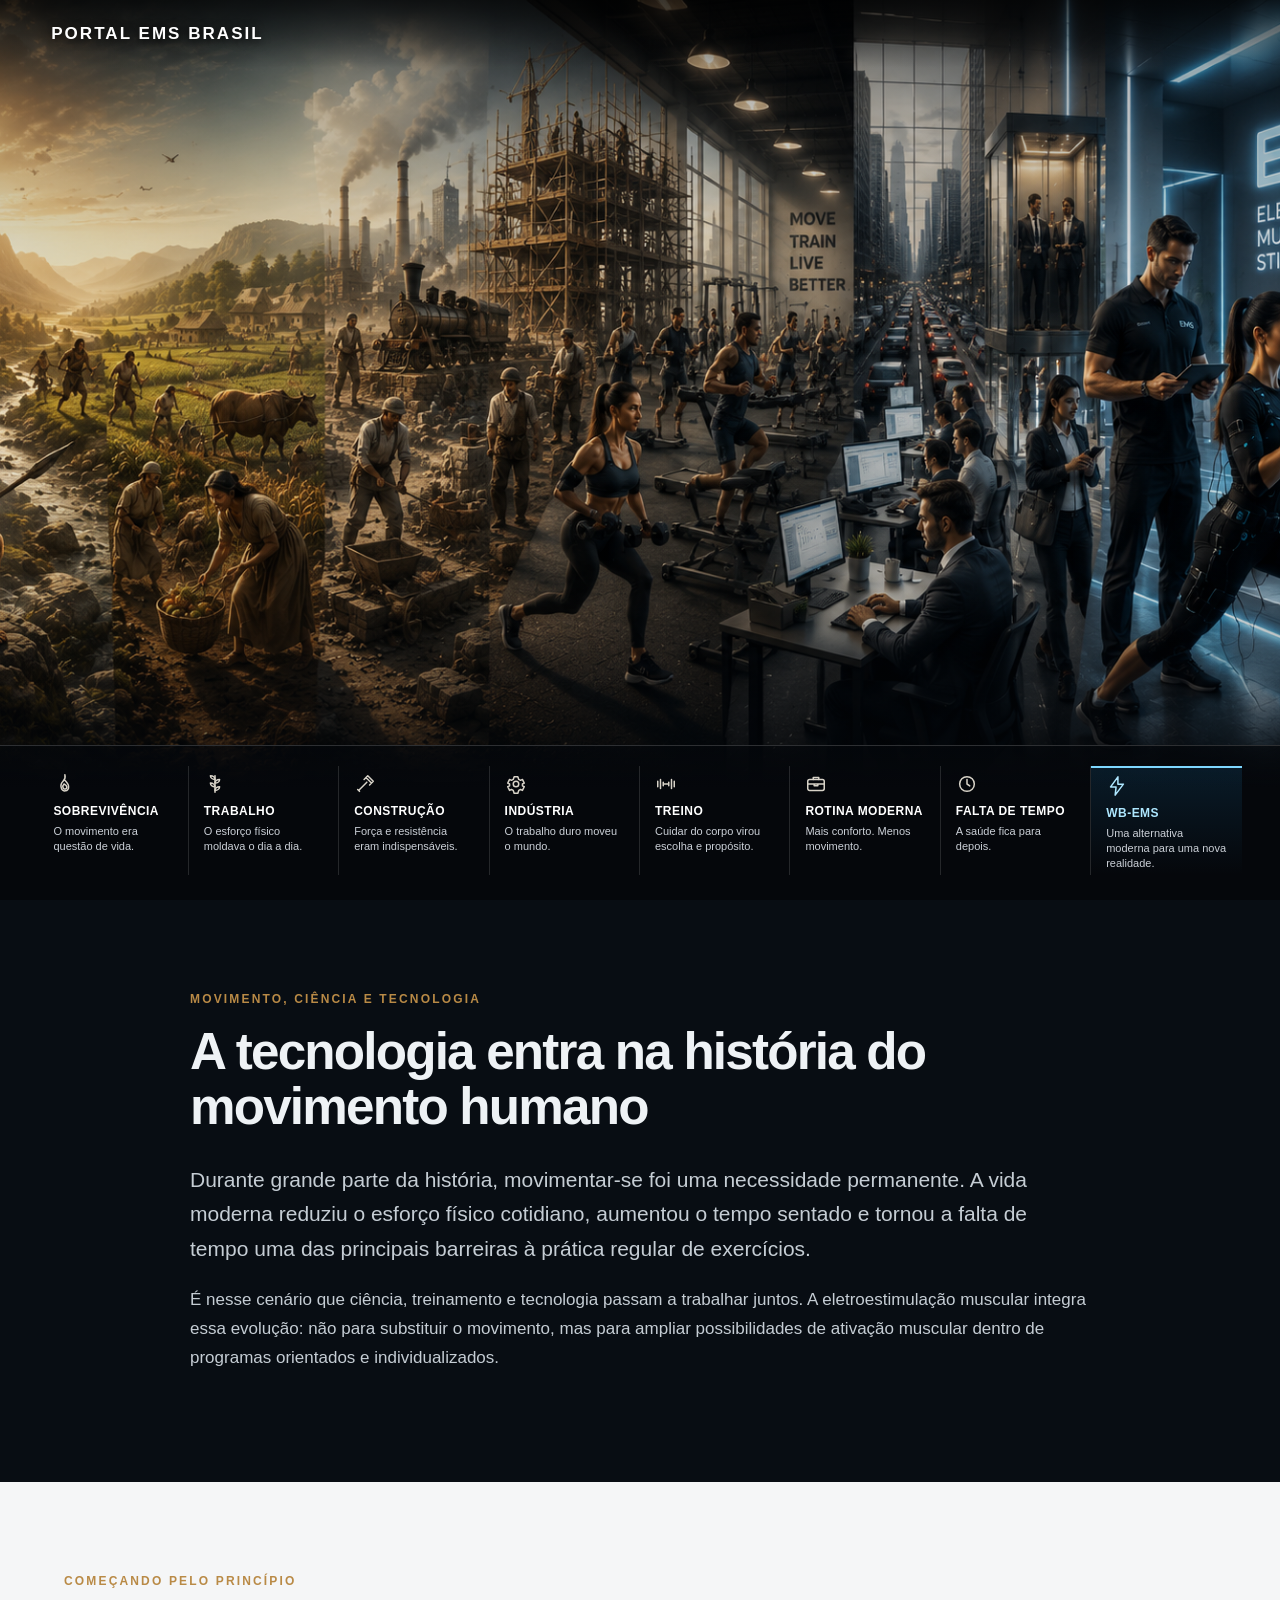
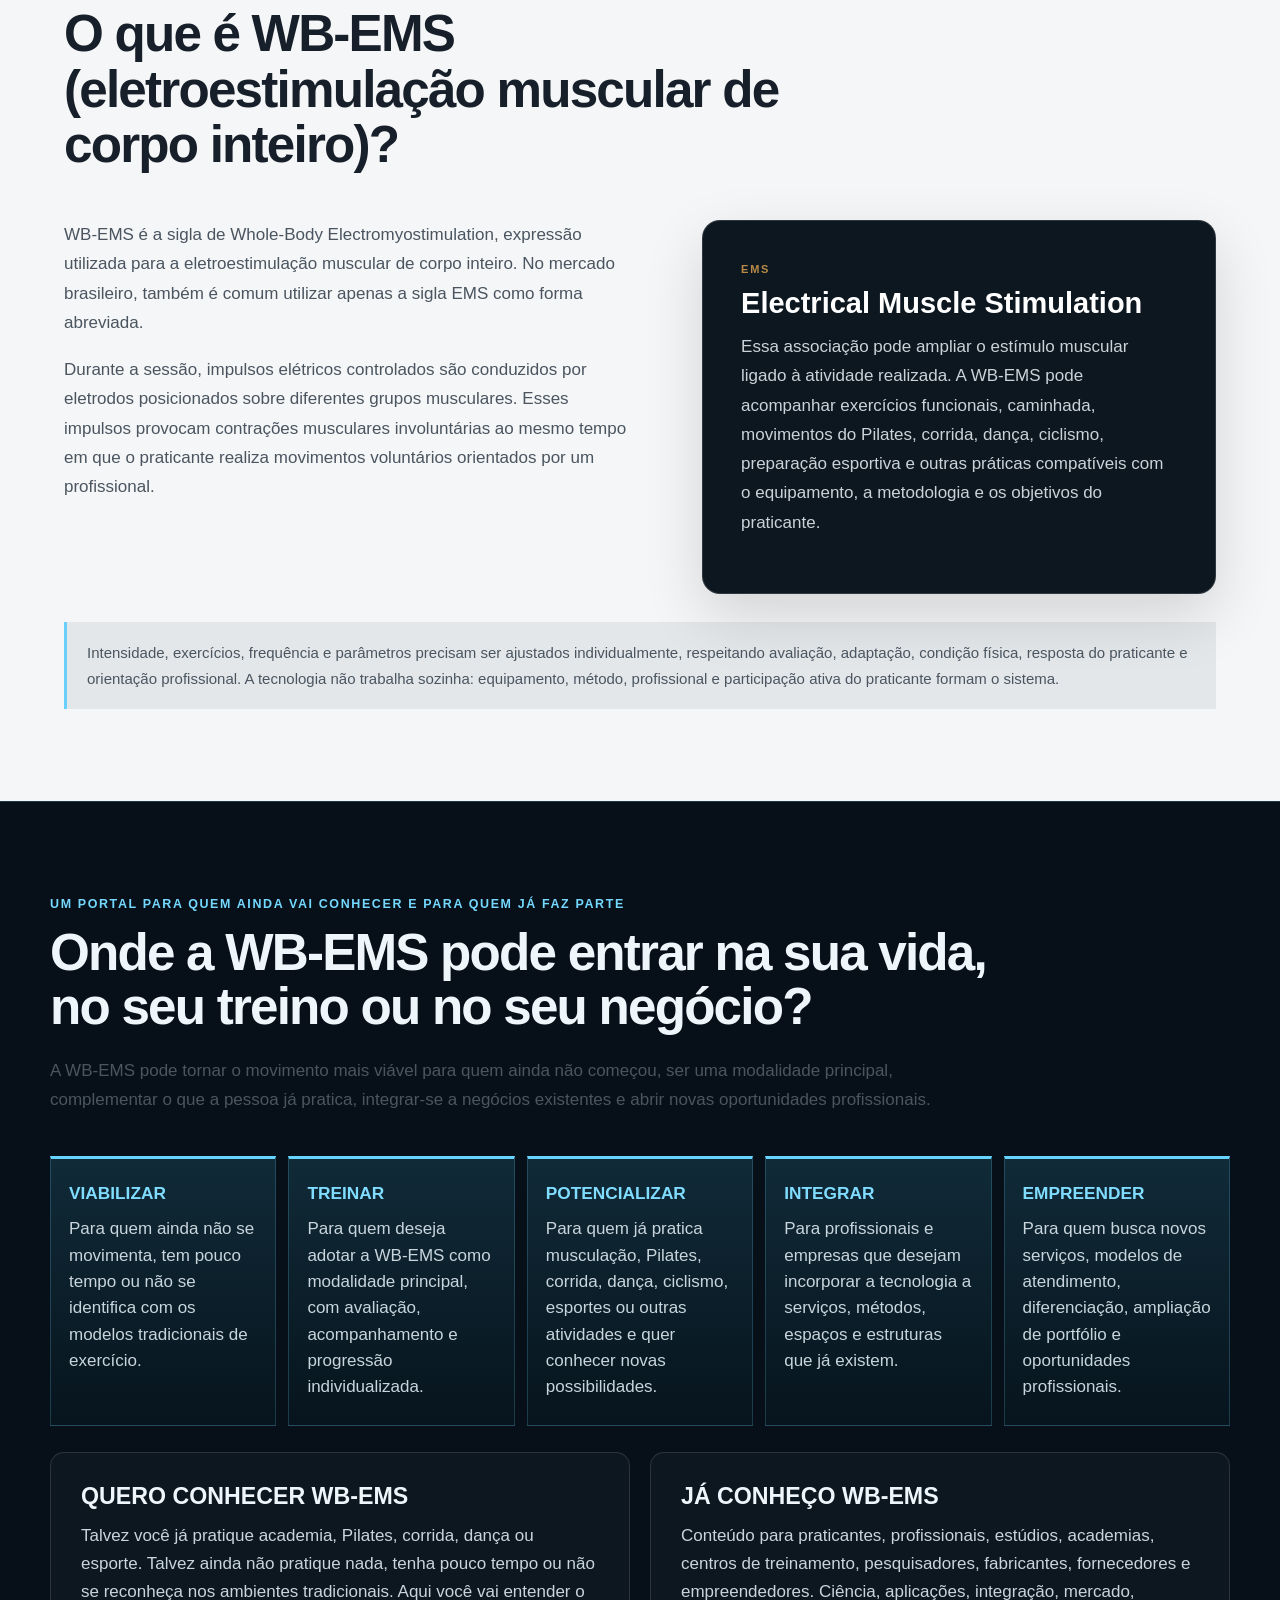
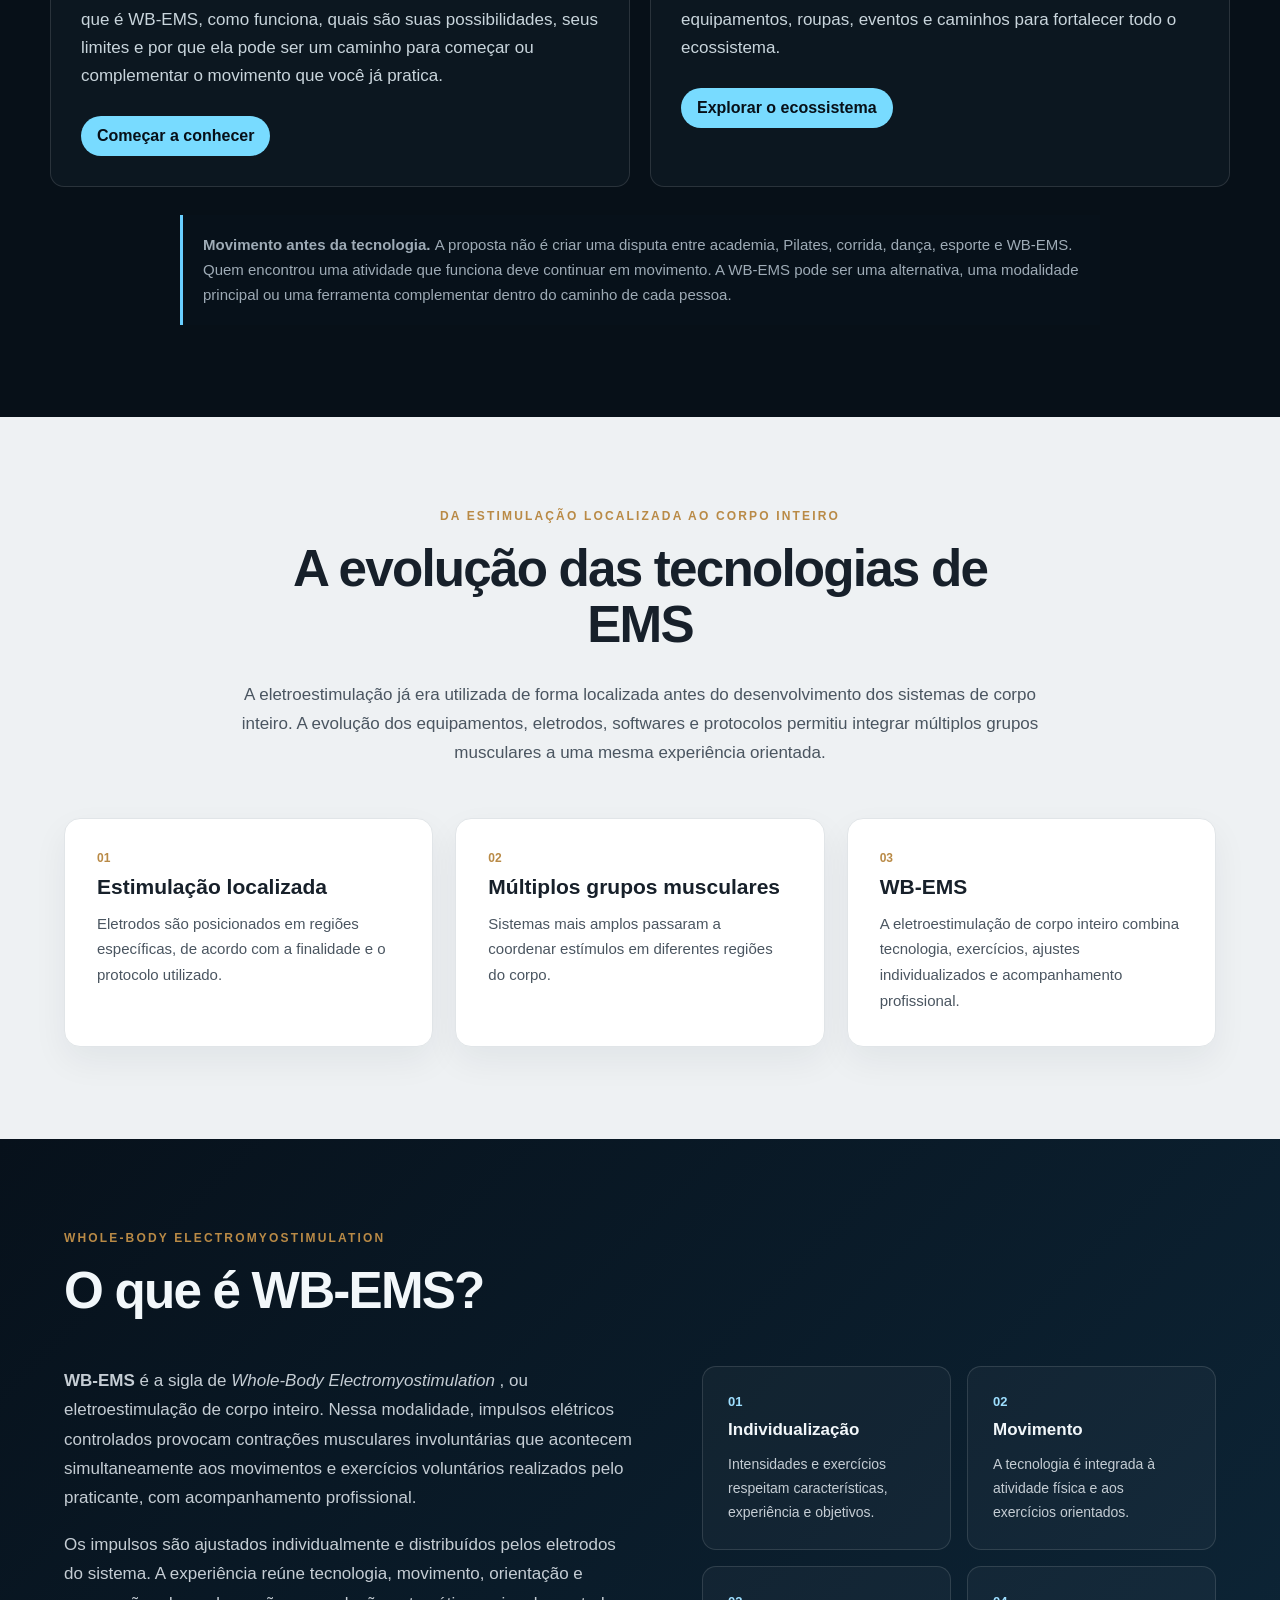
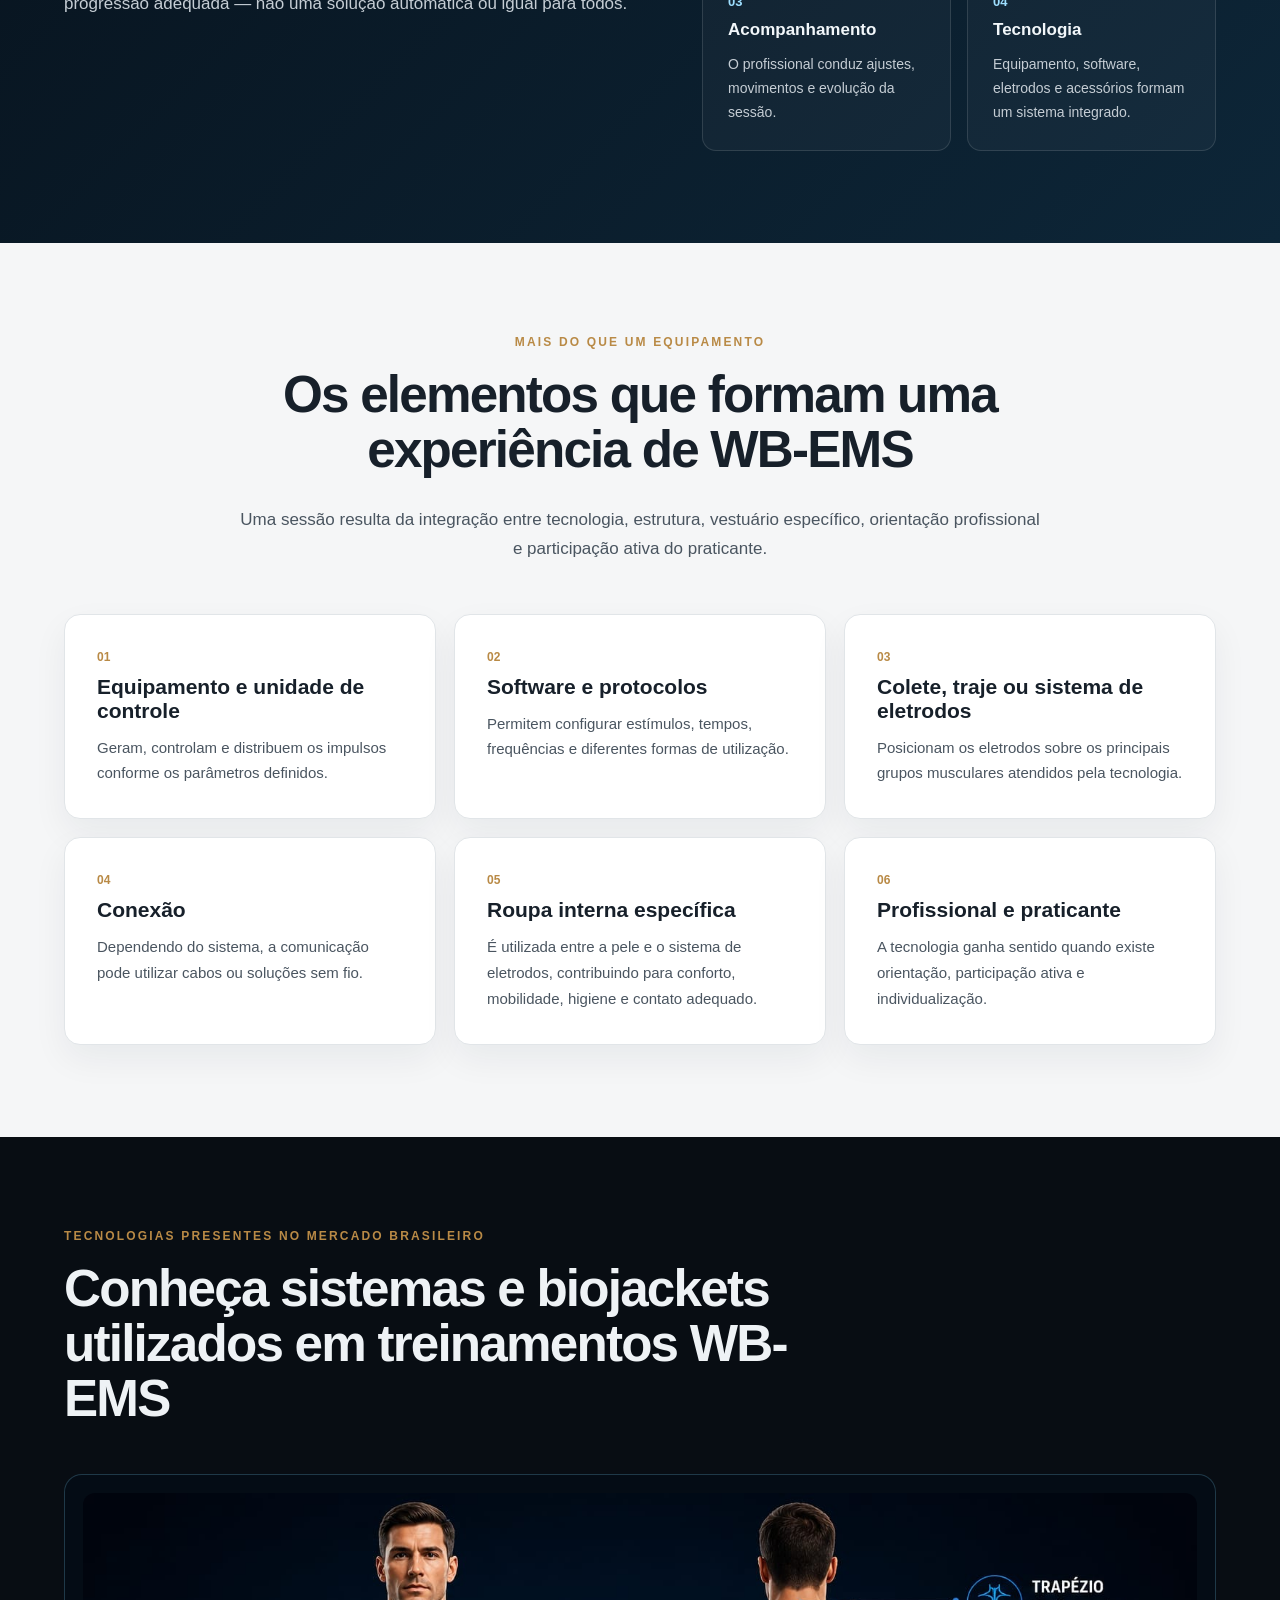
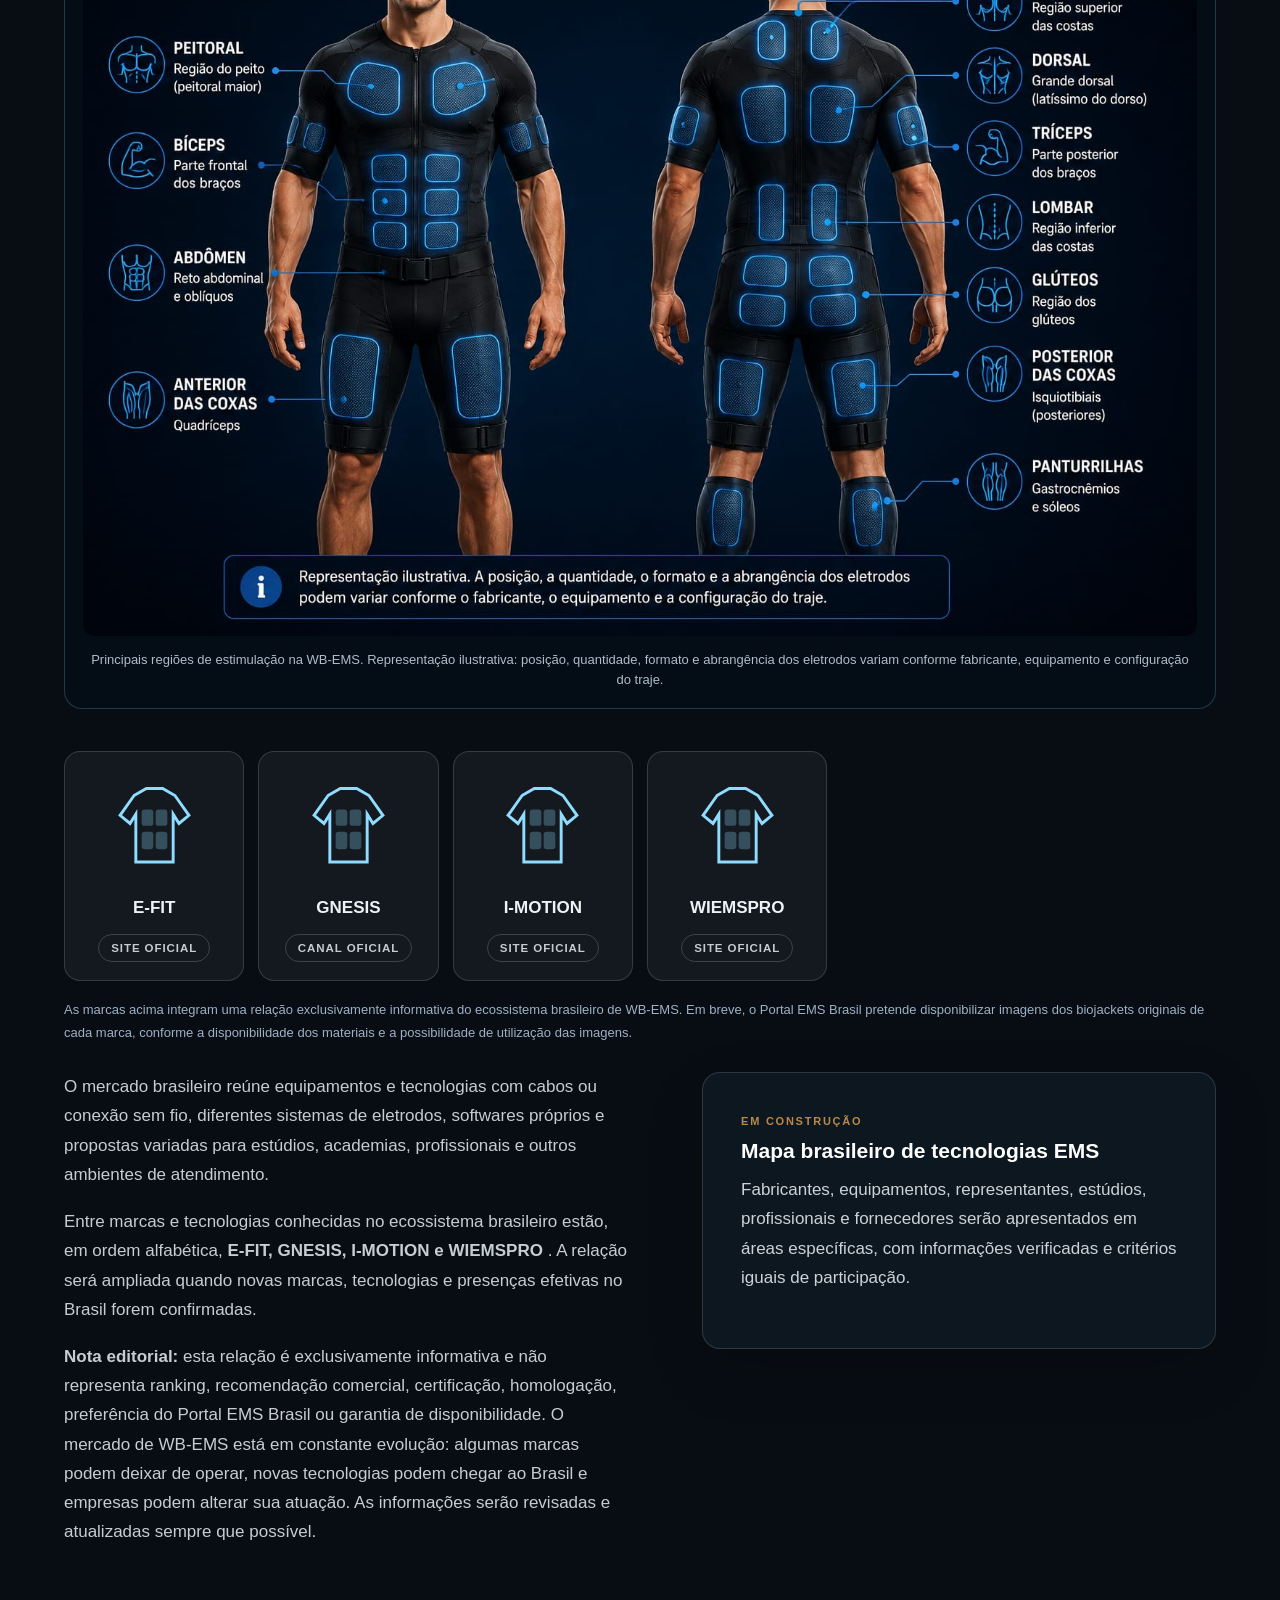
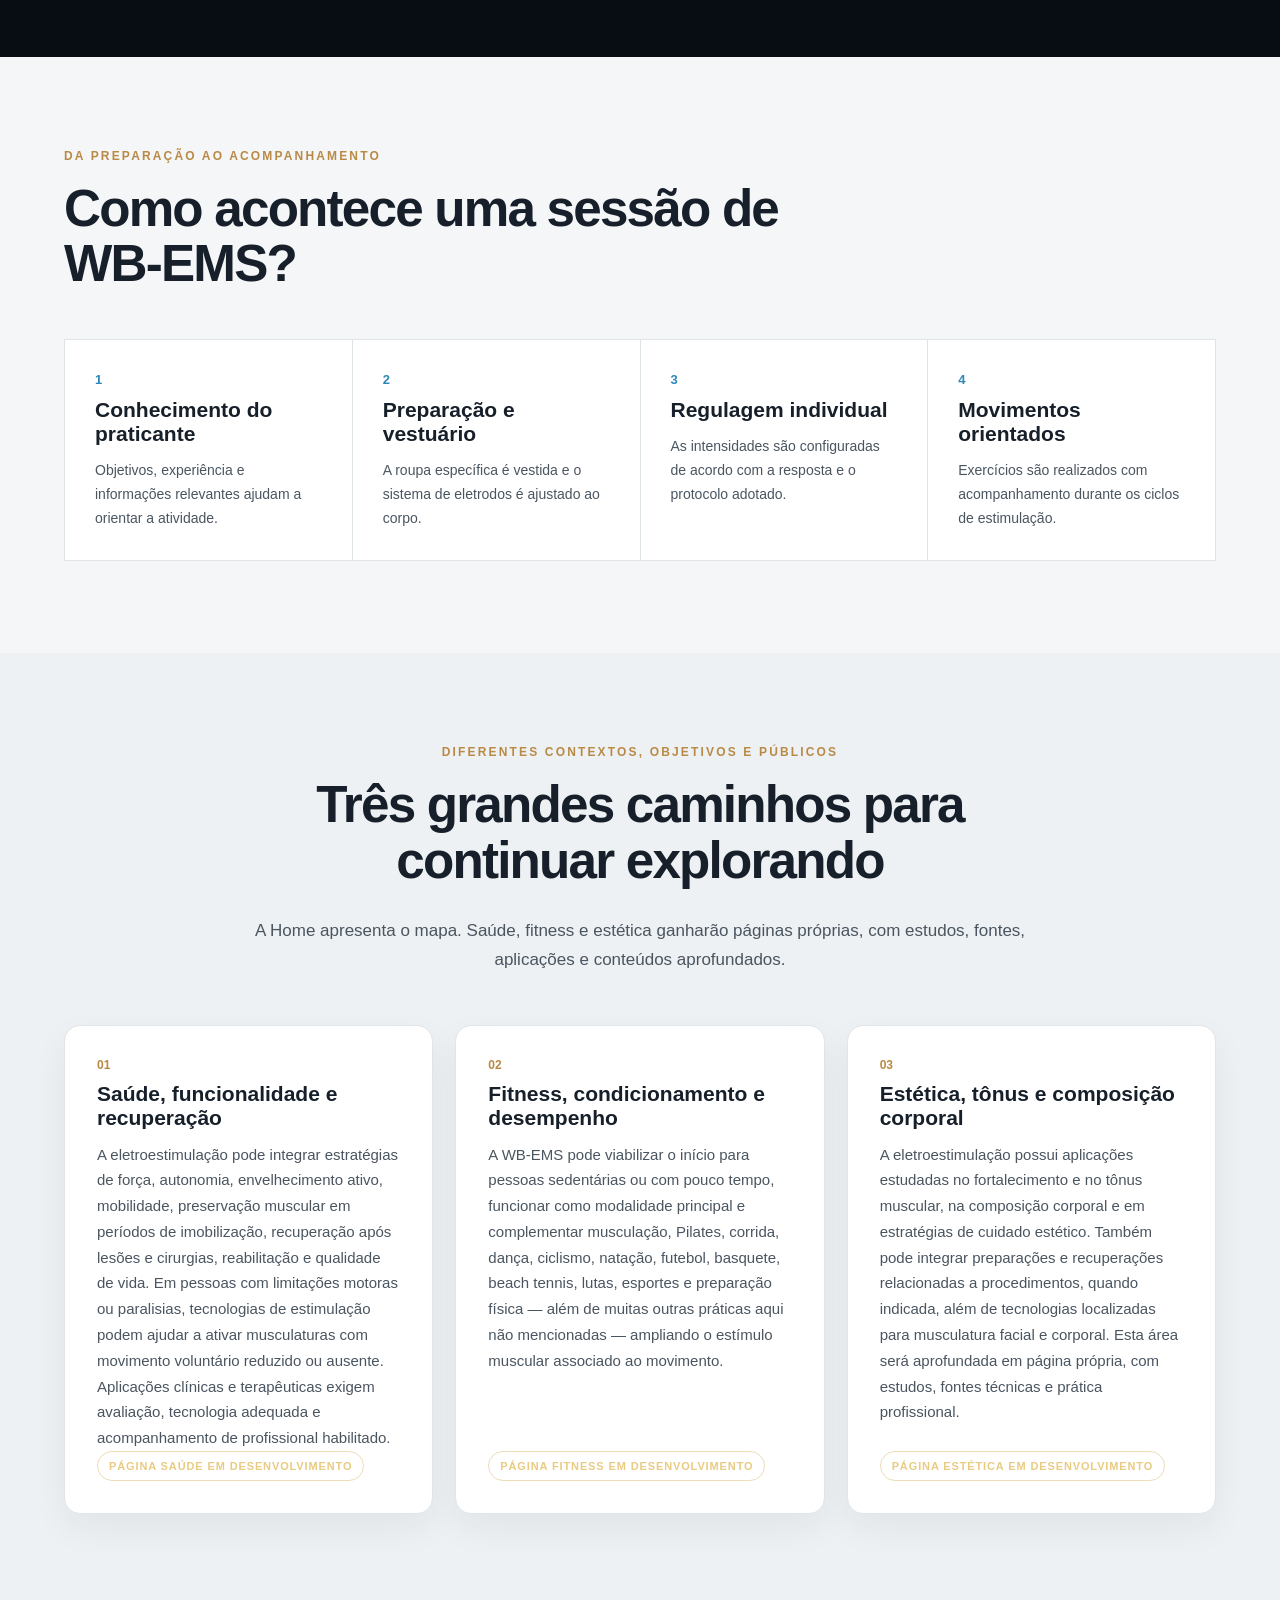
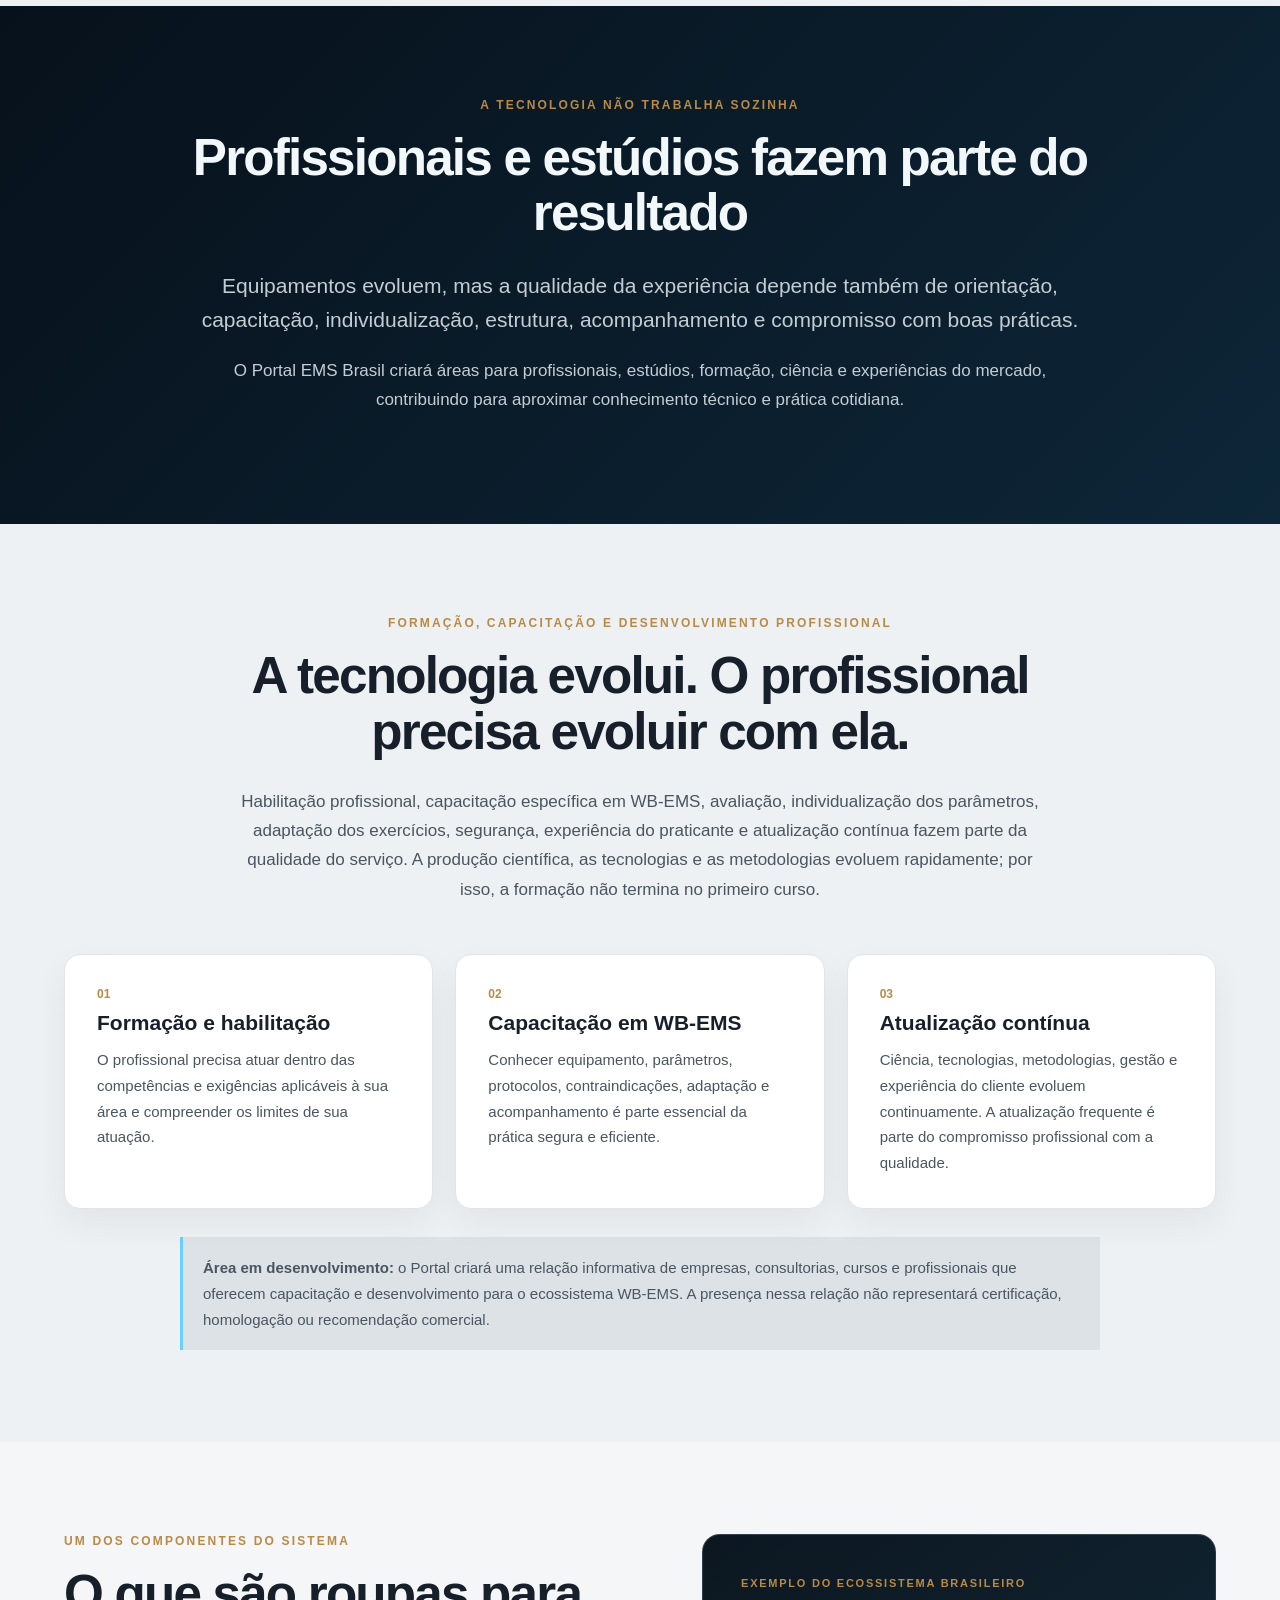
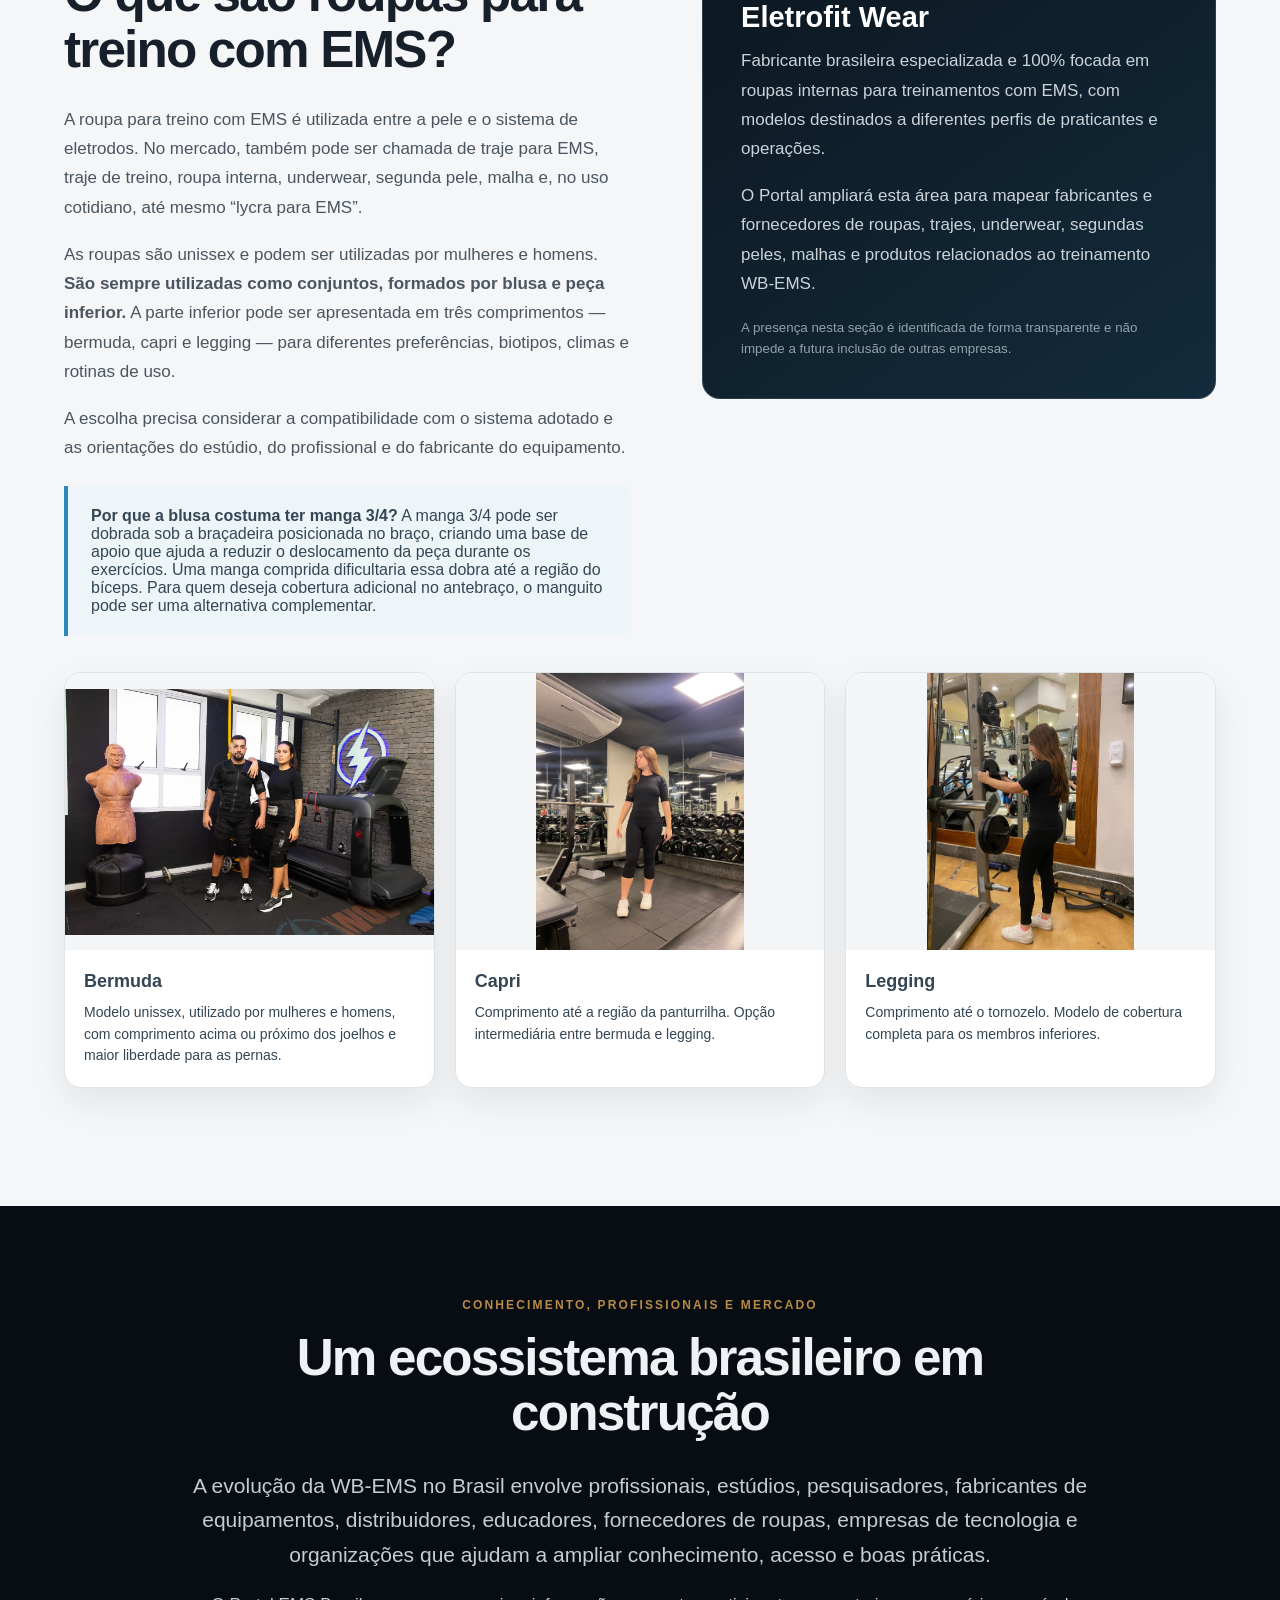
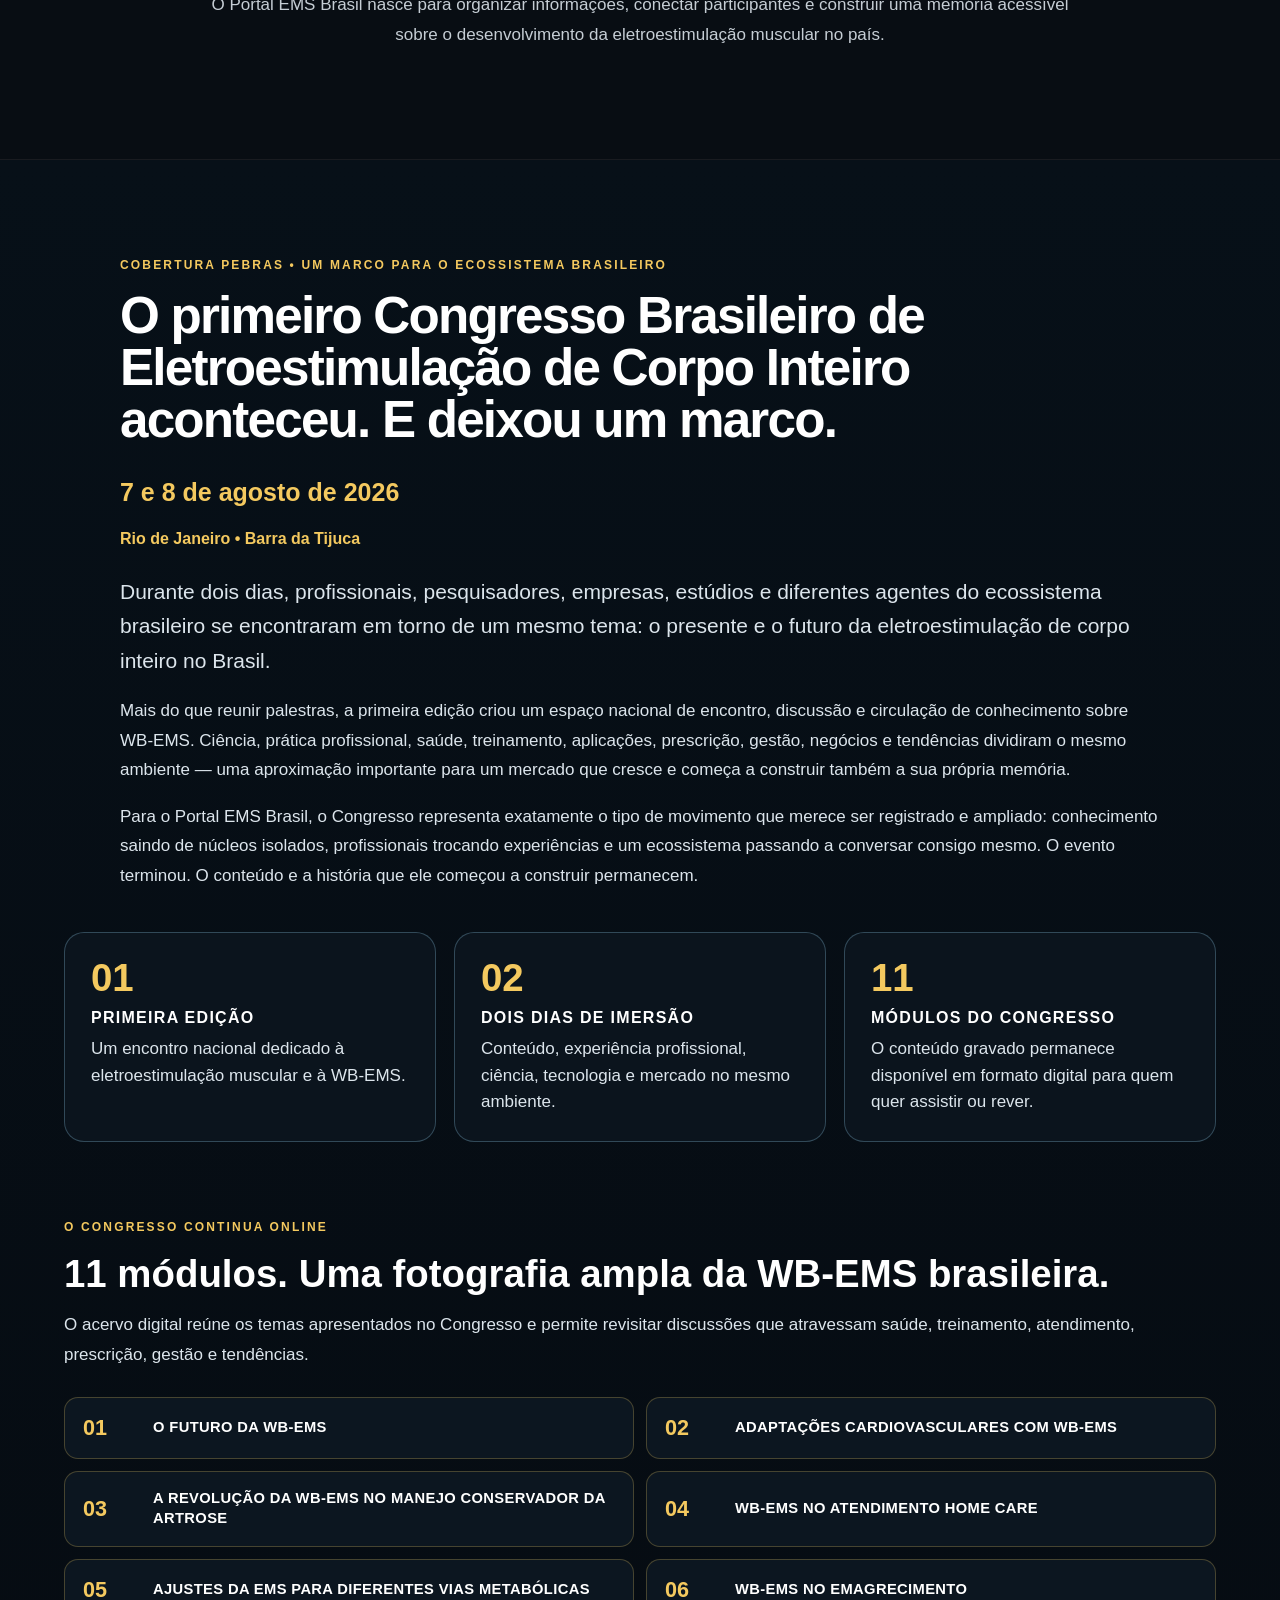
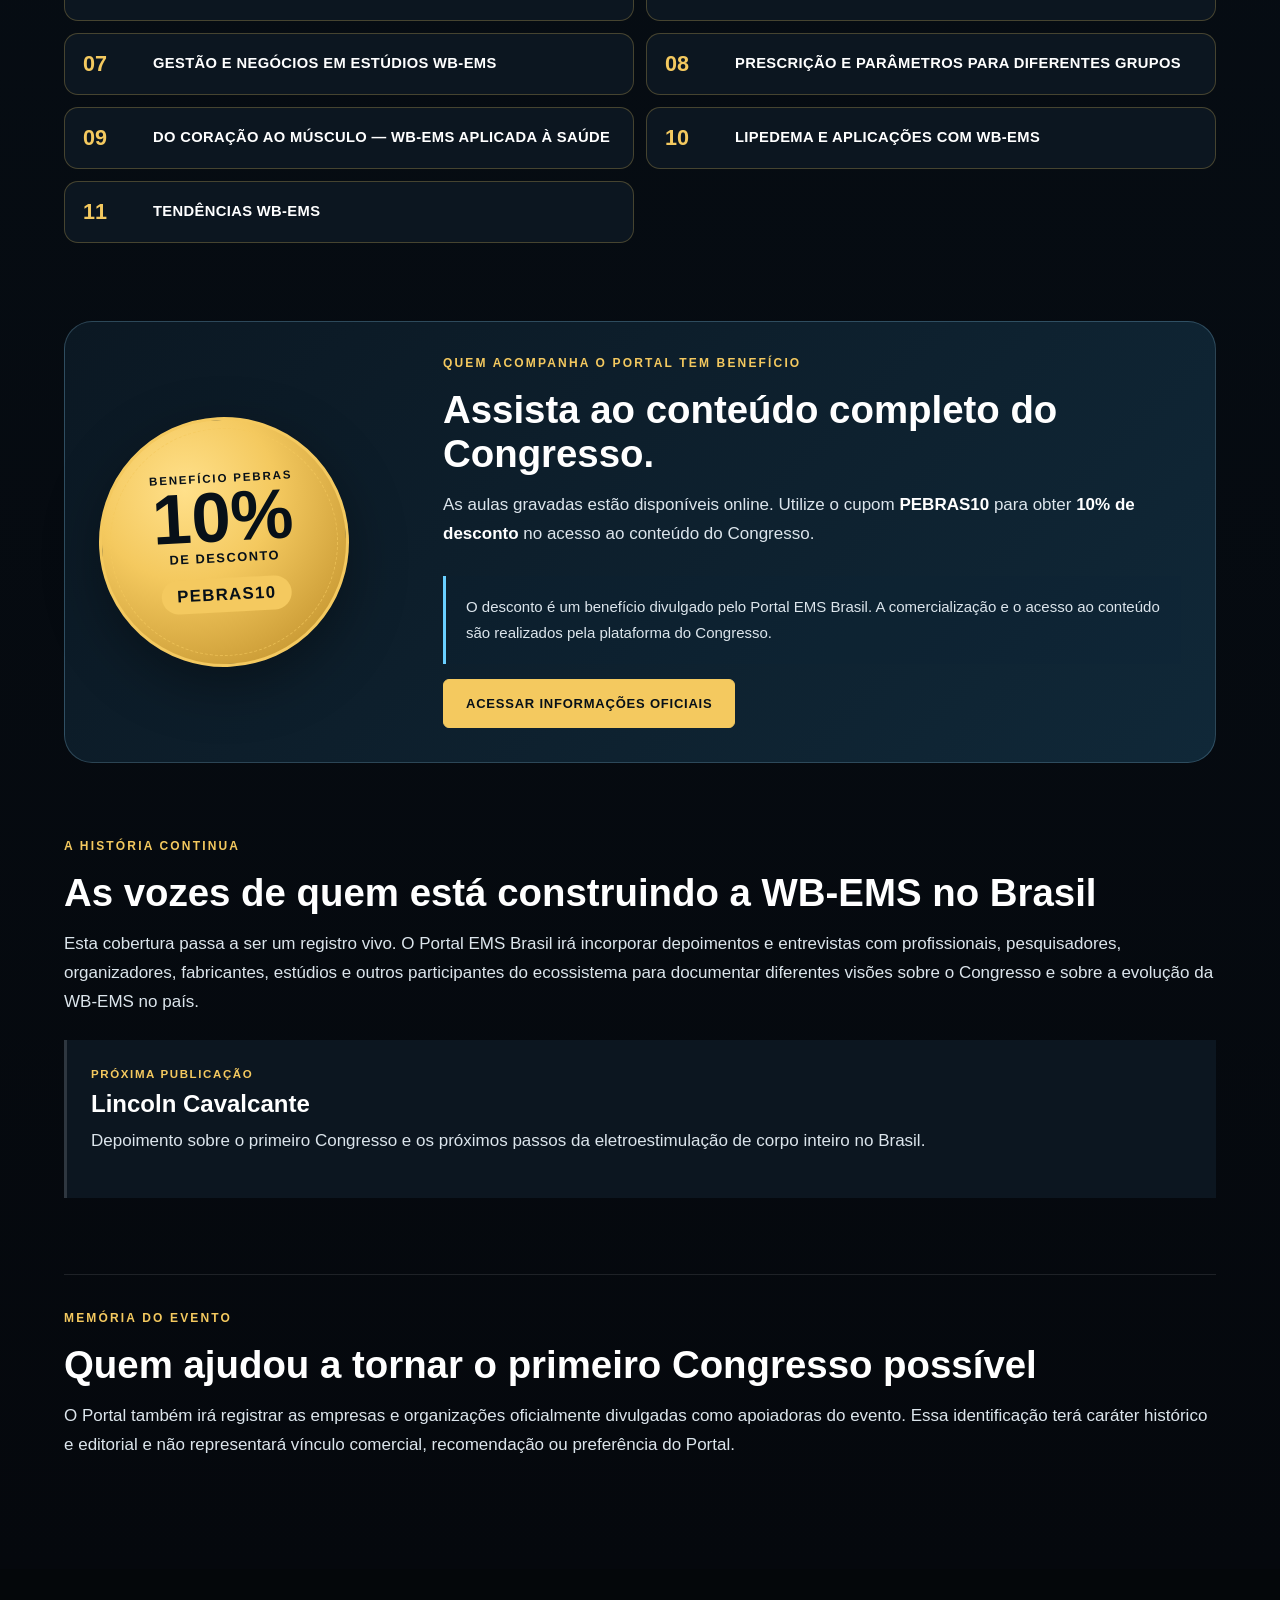
==== index.html @ 6aa9a7e4 "Publica nova versão aprovada do Portal EMS Brasil" ====
<!DOCTYPE html>

<html lang="pt-BR">
<head>
<meta charset="utf-8"/>
<meta content="width=device-width,initial-scale=1" name="viewport"/>
<title>Portal EMS Brasil | WB-EMS, Saúde, Fitness, Estética e Ciência</title>
<meta content="Portal EMS Brasil: mapa de conhecimento sobre WB-EMS, saúde, fitness, estética, recuperação, equipamentos, profissionais, roupas para EMS, ciência e ecossistema brasileiro." name="description"/>
<link href="https://portalemsbrasil.com.br/" rel="canonical"/>
<!-- Google tag (gtag.js) -->
<script async="" src="https://www.googletagmanager.com/gtag/js?id=G-ZBB9DX75YQ"></script>
<script>
  window.dataLayer = window.dataLayer || [];
  function gtag(){dataLayer.push(arguments);}
  gtag('js', new Date());
  gtag('config', 'G-ZBB9DX75YQ');
</script>
<meta content="eletroestimulação muscular, EMS, WB-EMS, eletroestimulação de corpo inteiro, treinamento EMS, equipamentos EMS, roupa para EMS, roupa para eletroestimulação, Congresso Brasileiro EMS" name="keywords"/>
<meta content="index,follow" name="robots"/>
<meta content="Portal EMS Brasil" name="author"/>
<meta content="website" property="og:type"/>
<meta content="Portal EMS Brasil" property="og:title"/>
<meta content="Movimento, ciência, tecnologia e WB-EMS em um único portal." property="og:description"/>
<meta content="#07131f" name="theme-color"/>
<style>
   :root{
  --bg:#05080d;
  --ink:#17202a;
  --muted:#4a5560;
  --gold:#f4c95f;
  --blue:#9edfff;
}
*{box-sizing:border-box}
html{scroll-behavior:smooth}
body{margin:0;background:var(--bg);color:#fff;font-family:Arial,Helvetica,sans-serif;overflow-x:hidden}
a{color:inherit}
section[id]{scroll-margin-top:80px}

/* HERO DESKTOP */
.hero-desktop{
  min-height:100svh;
  position:relative;
  overflow:hidden;
  display:flex;
  flex-direction:column;
  background:#070b11;
}
.hero-bg{
  position:absolute;inset:0;
  background-image:
    linear-gradient(180deg,rgba(3,7,12,.34),rgba(3,7,12,.03) 42%,rgba(3,7,12,.17) 68%,rgba(3,7,12,.97)),
    url("[data-uri]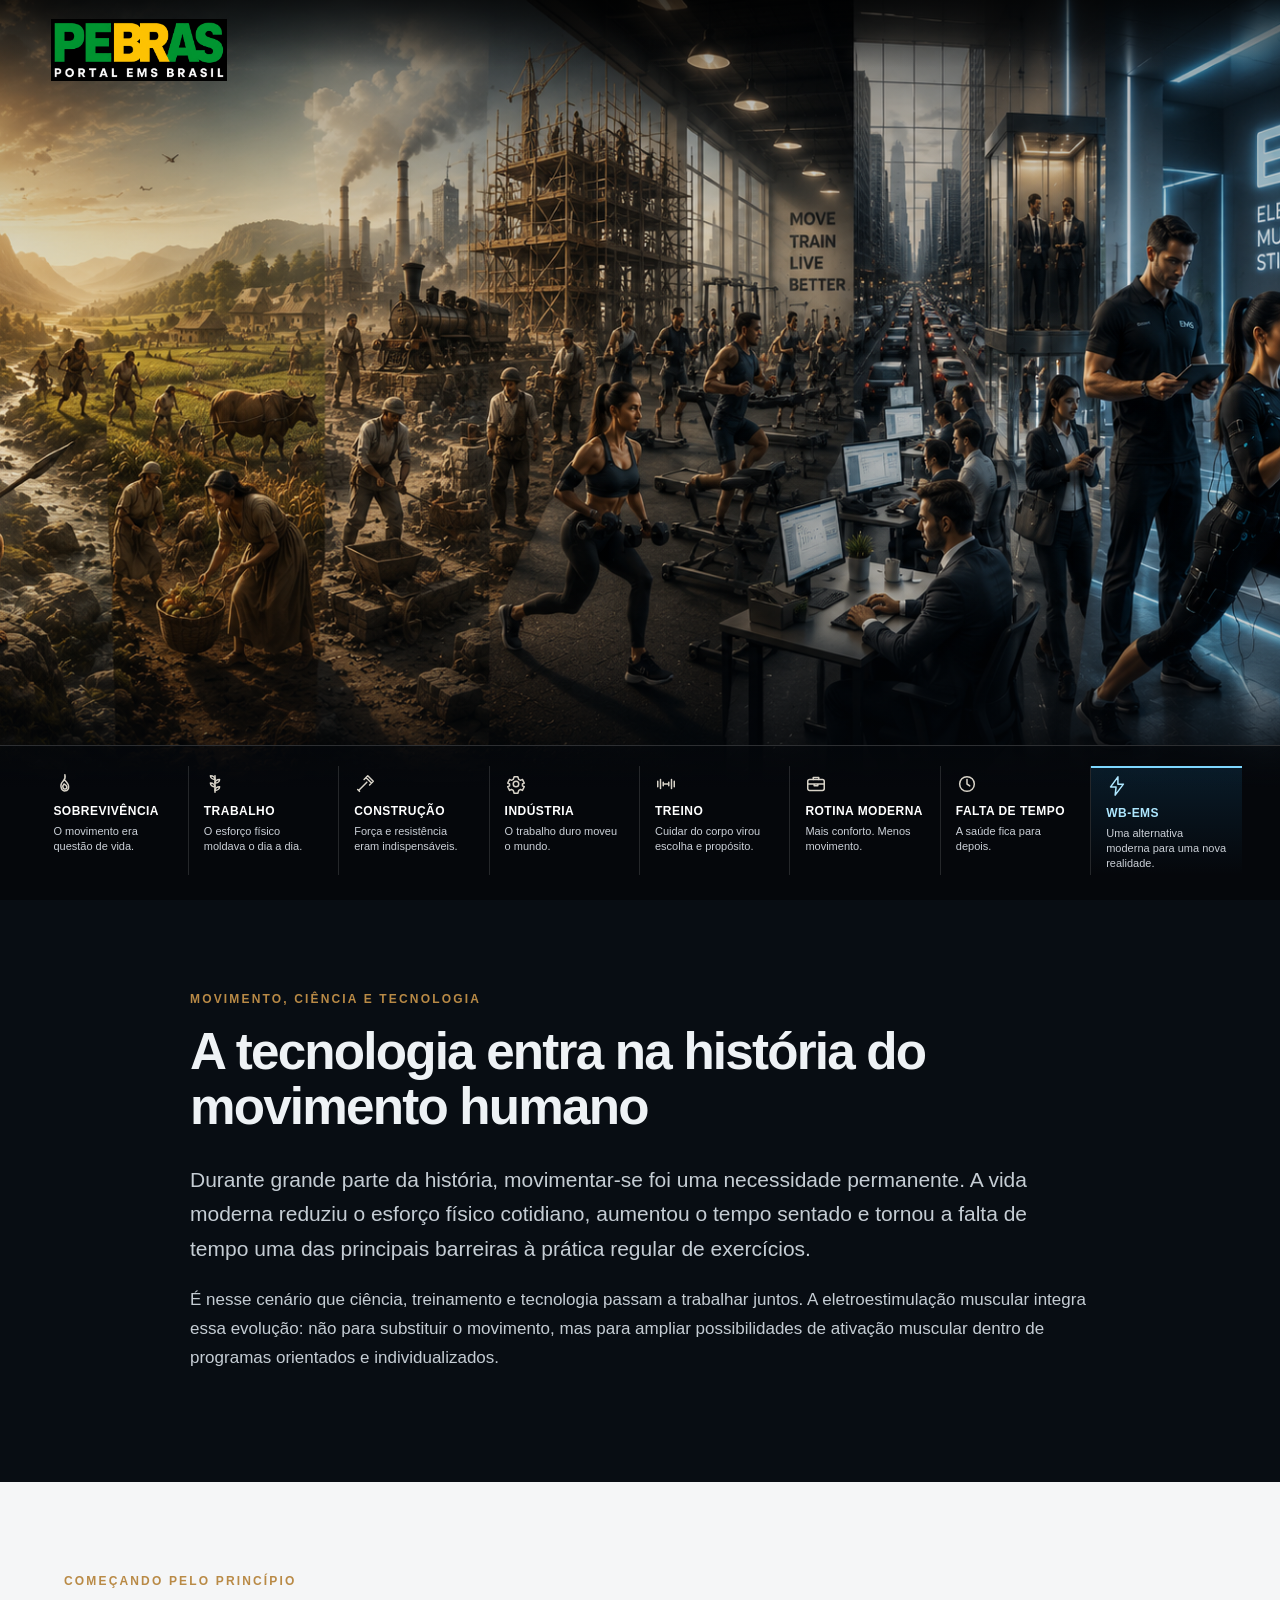
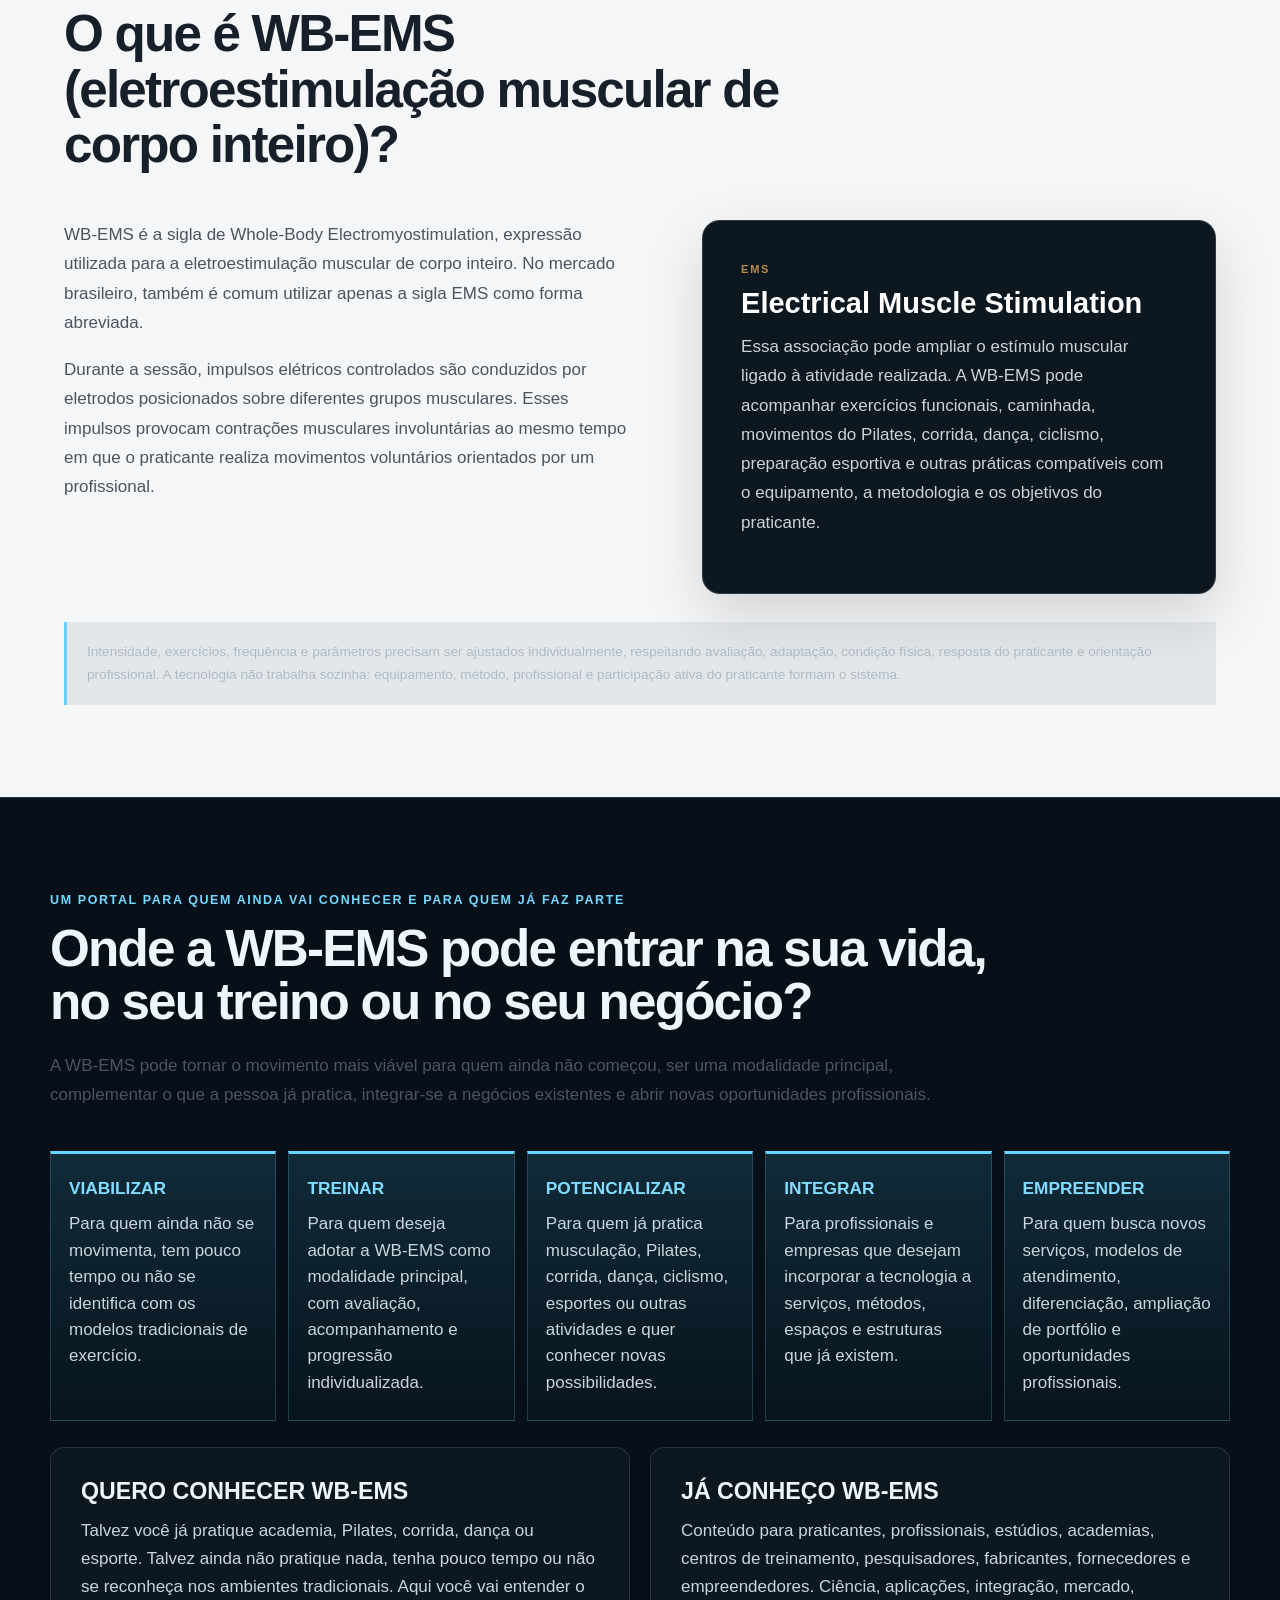
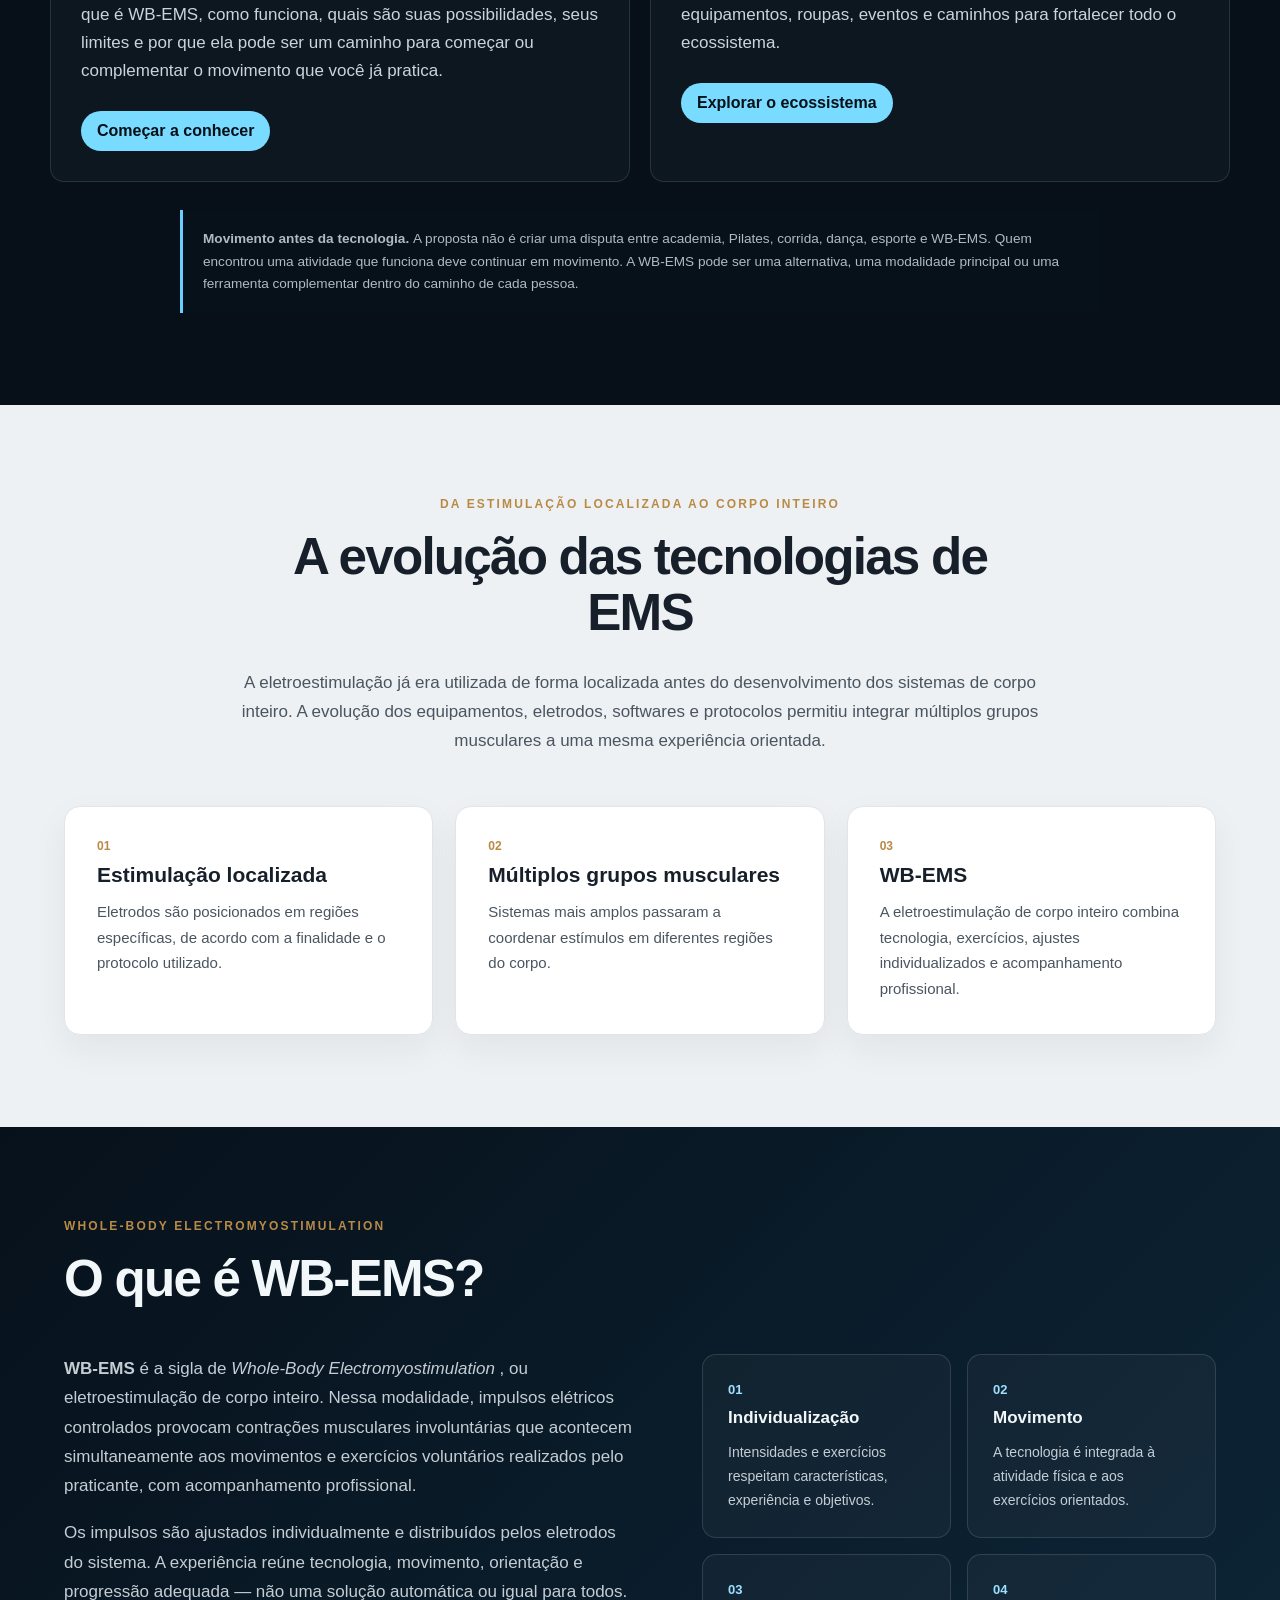
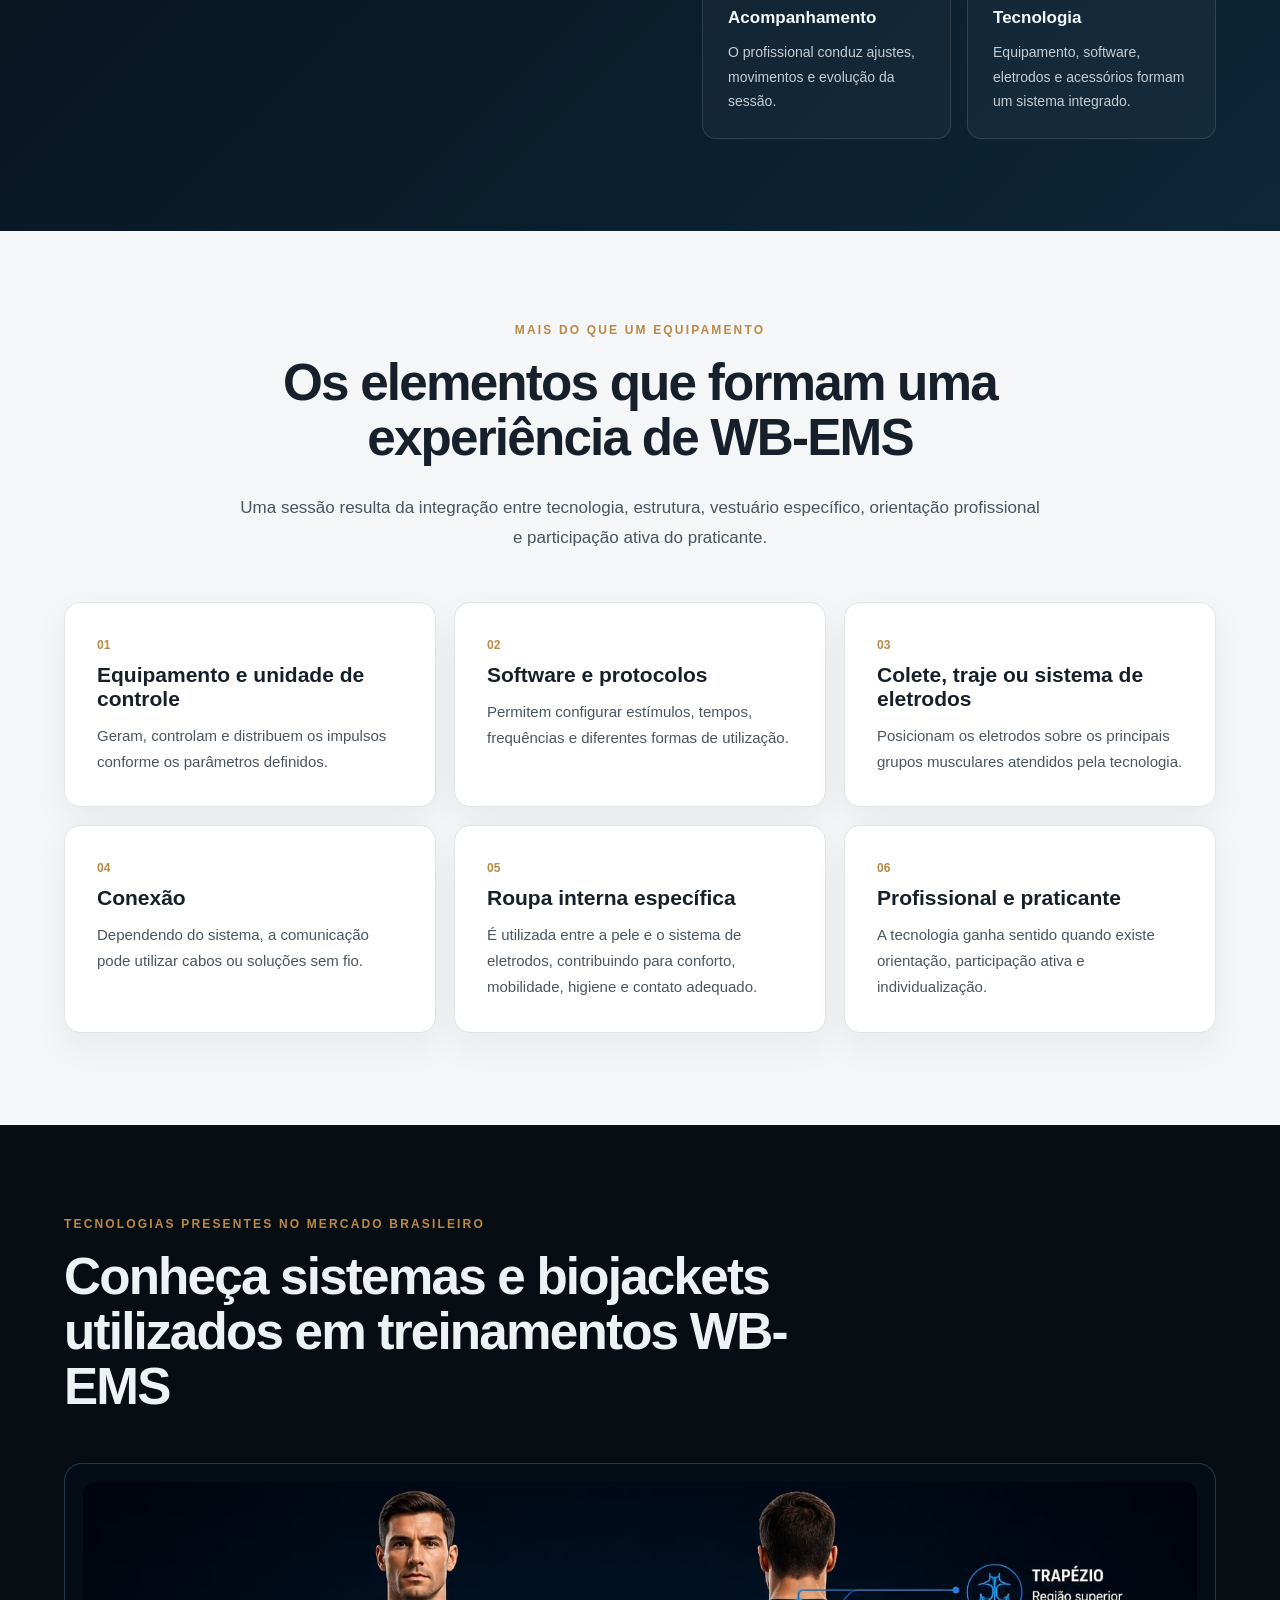
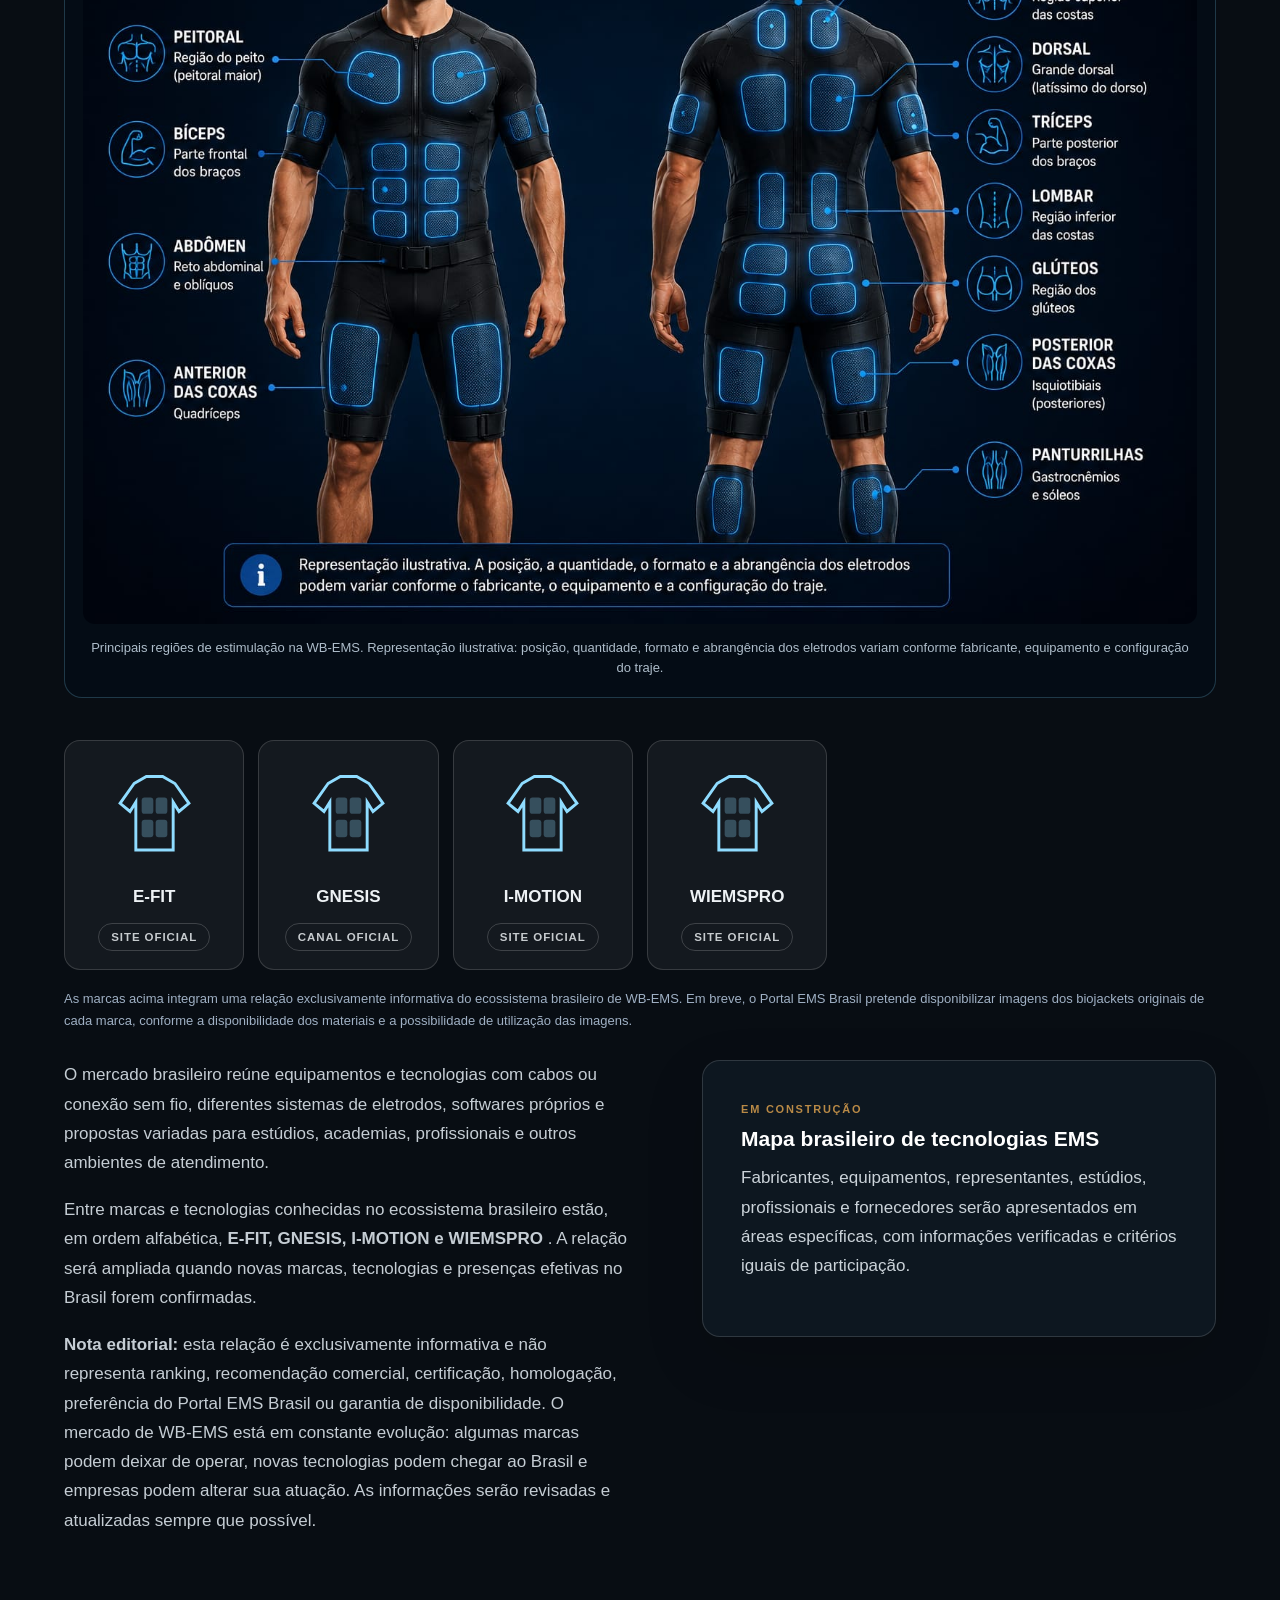
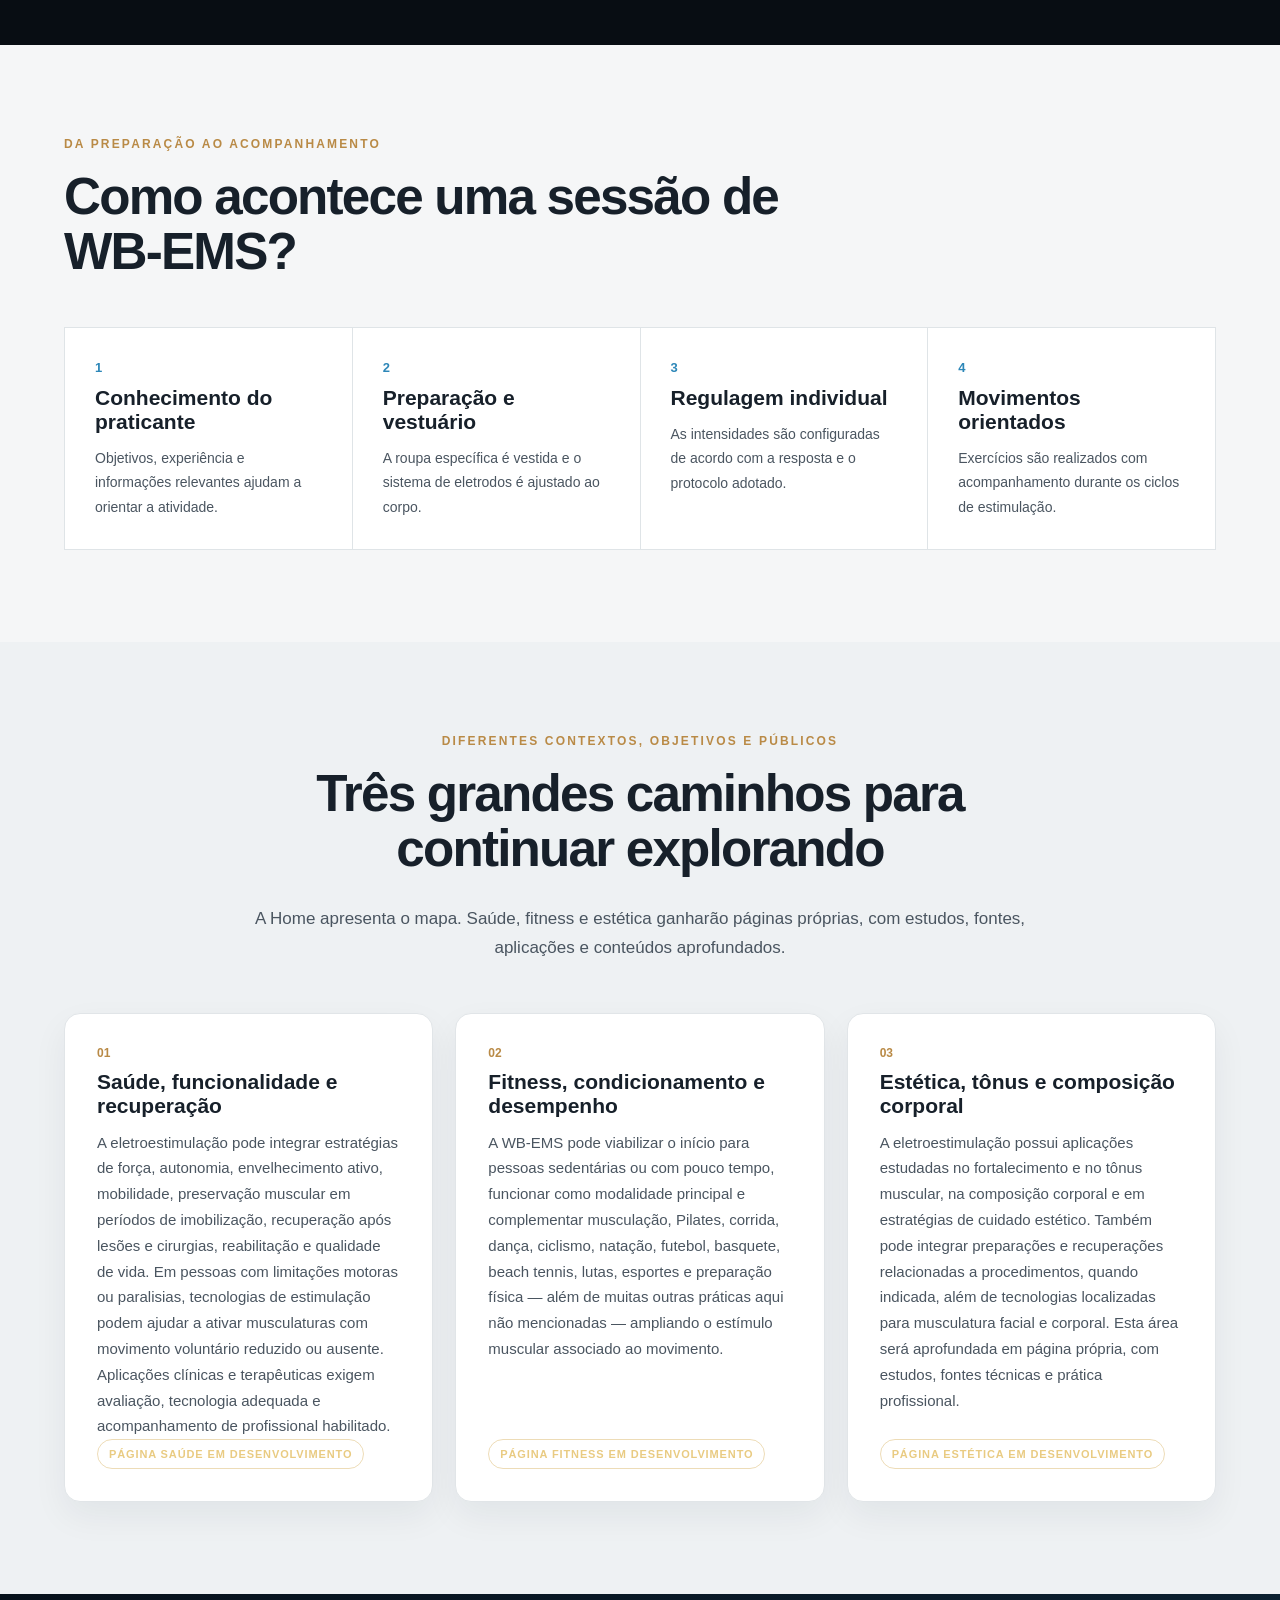
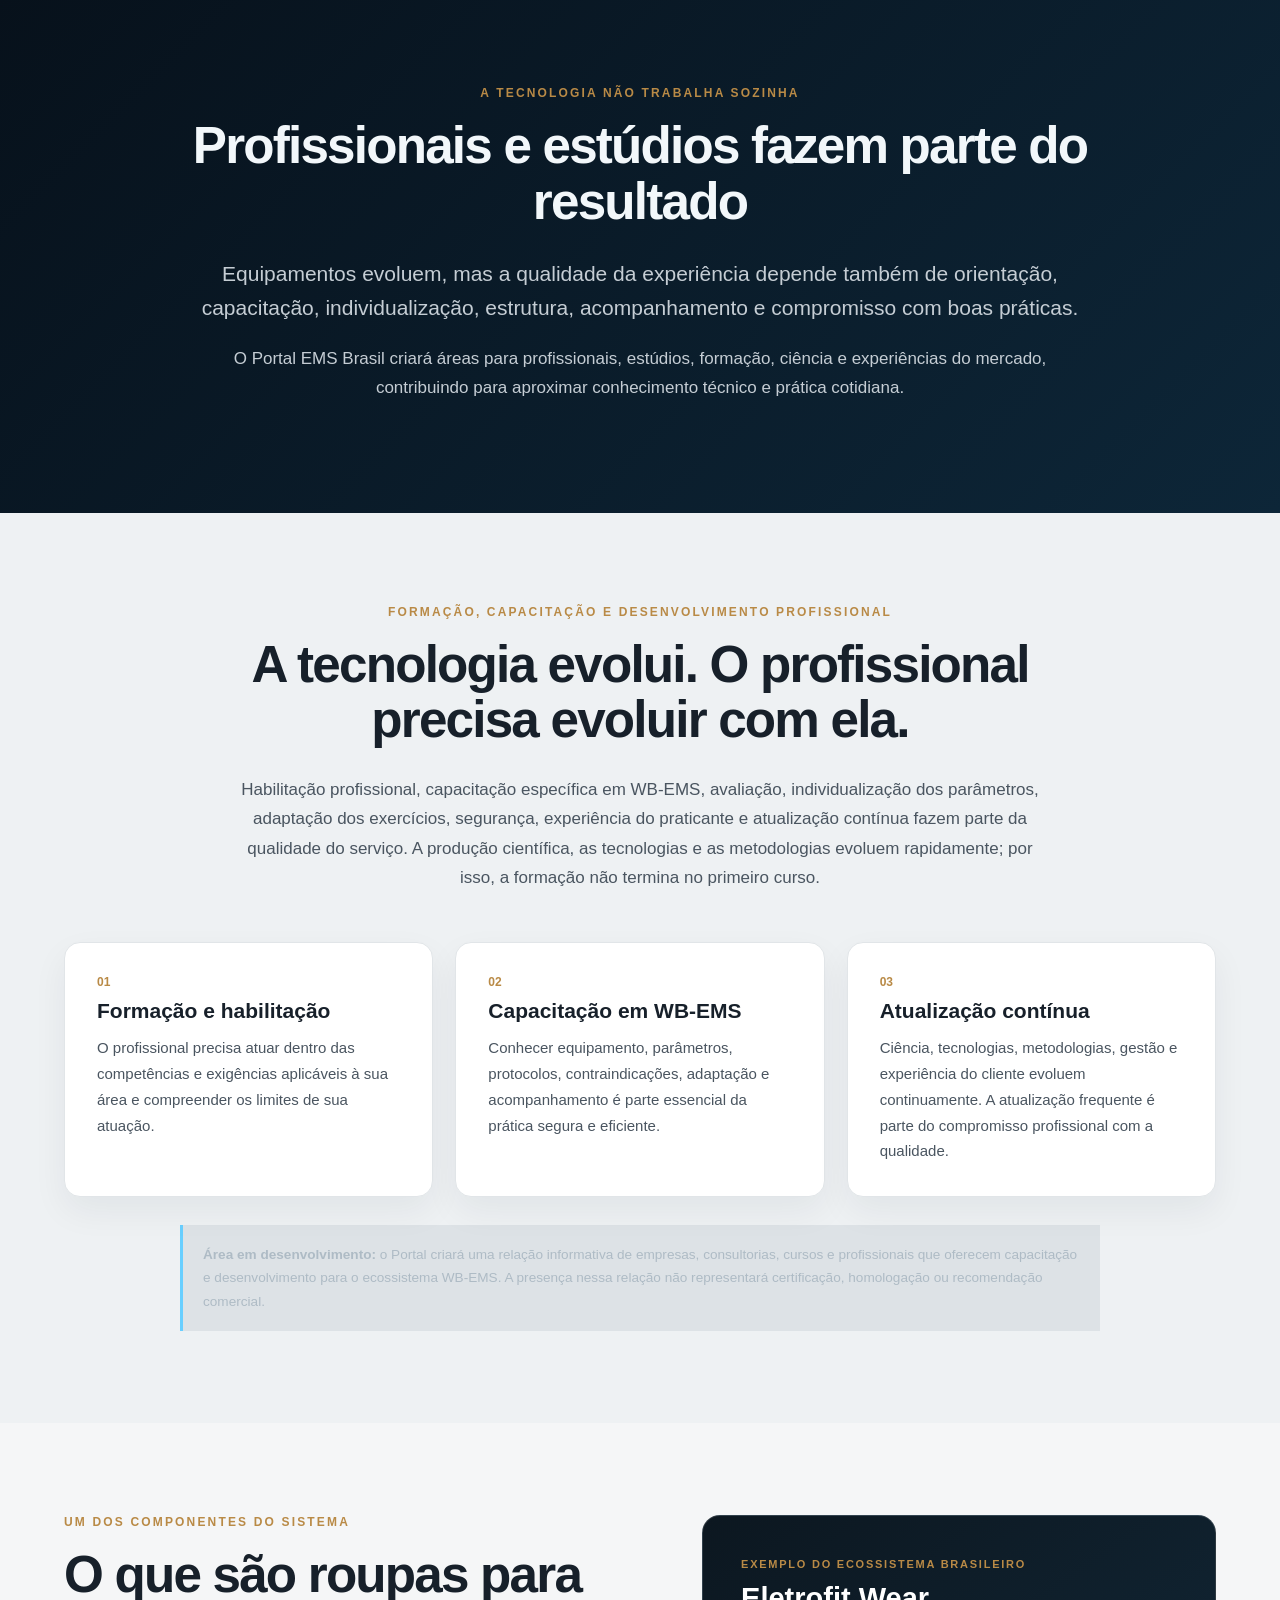
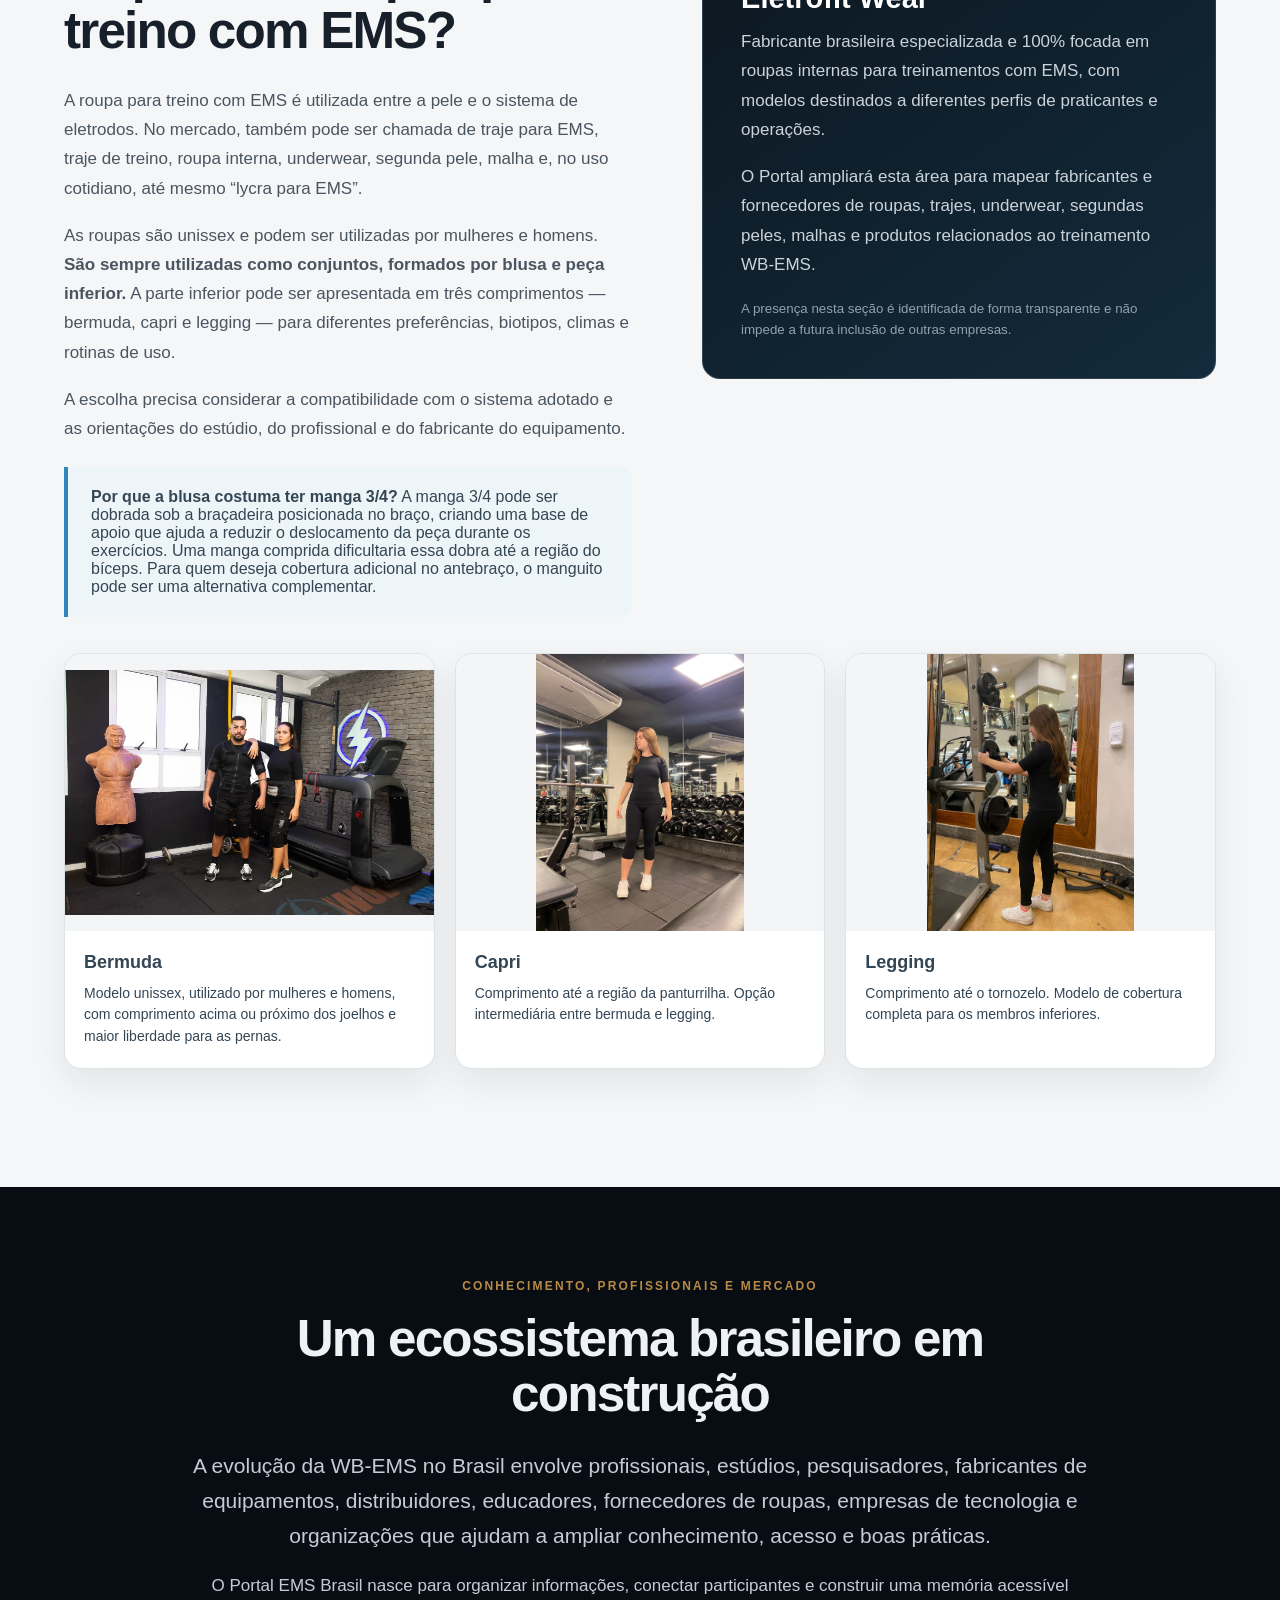
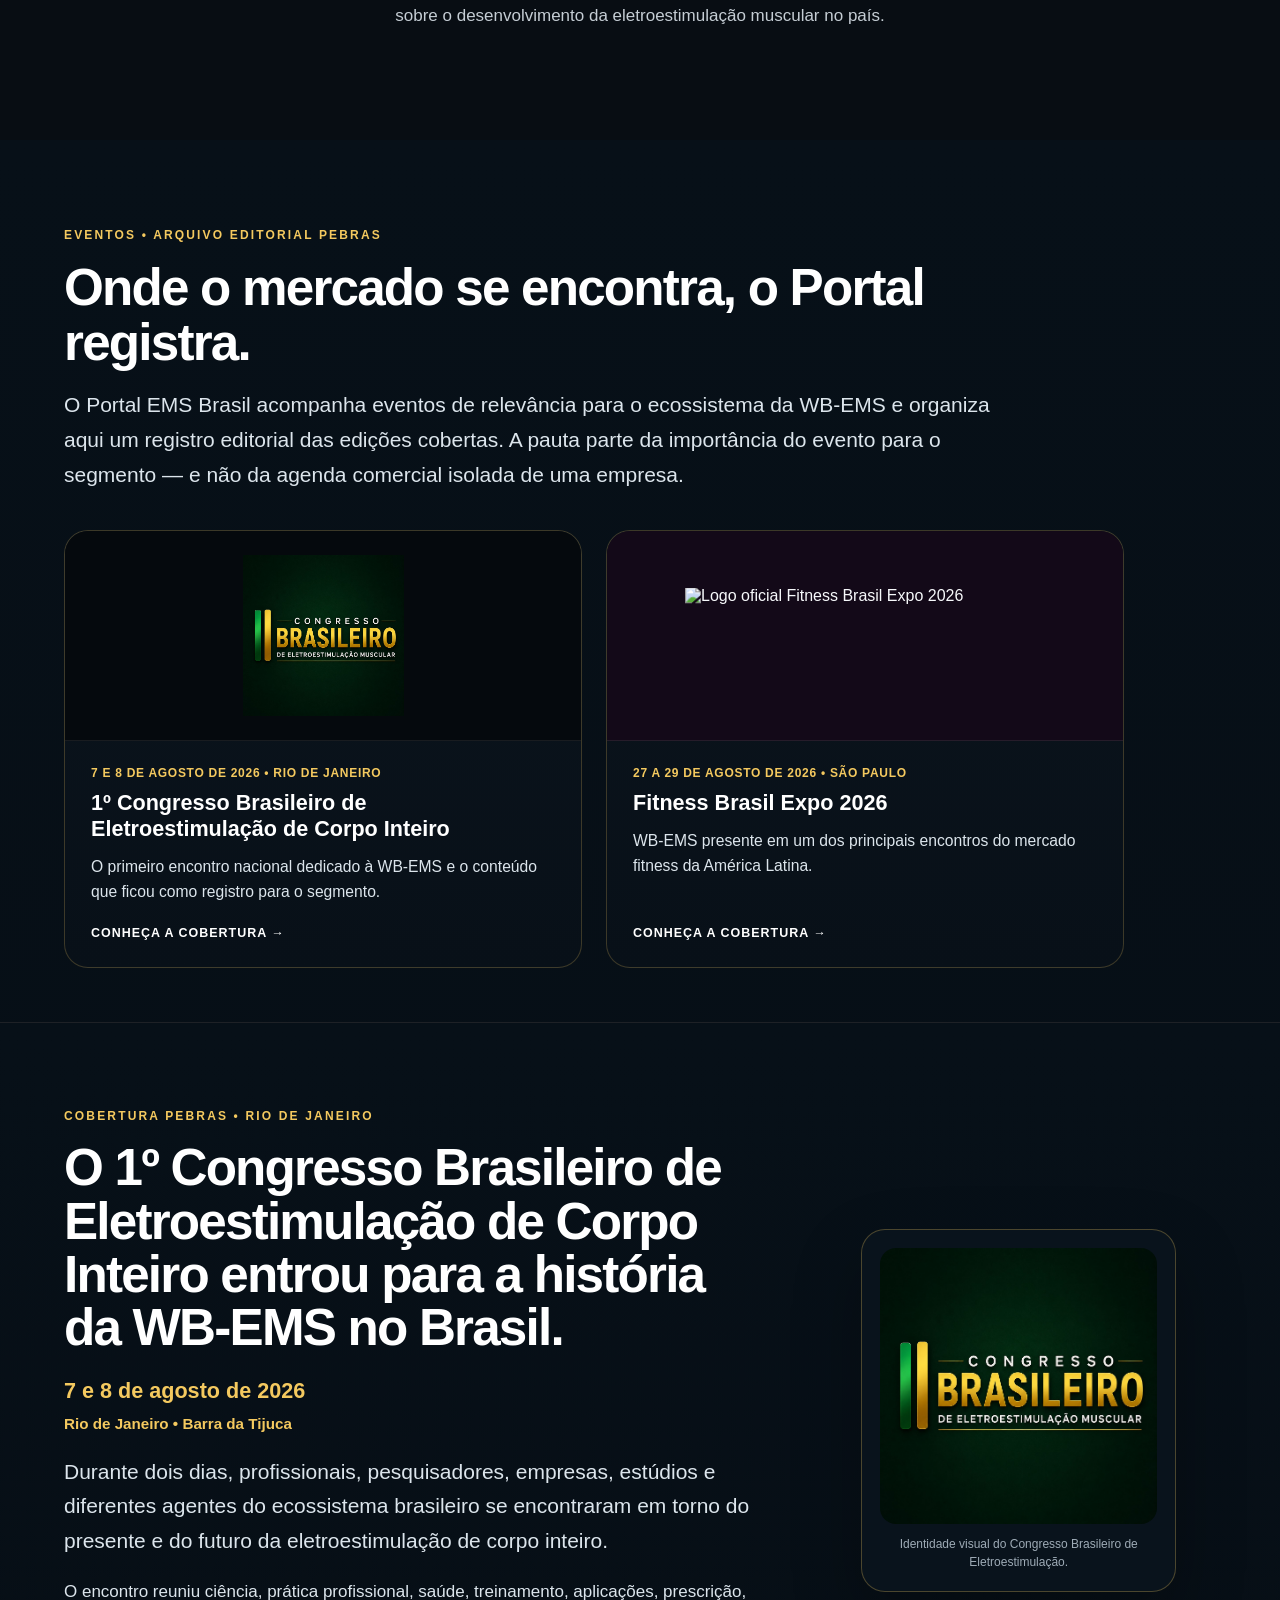
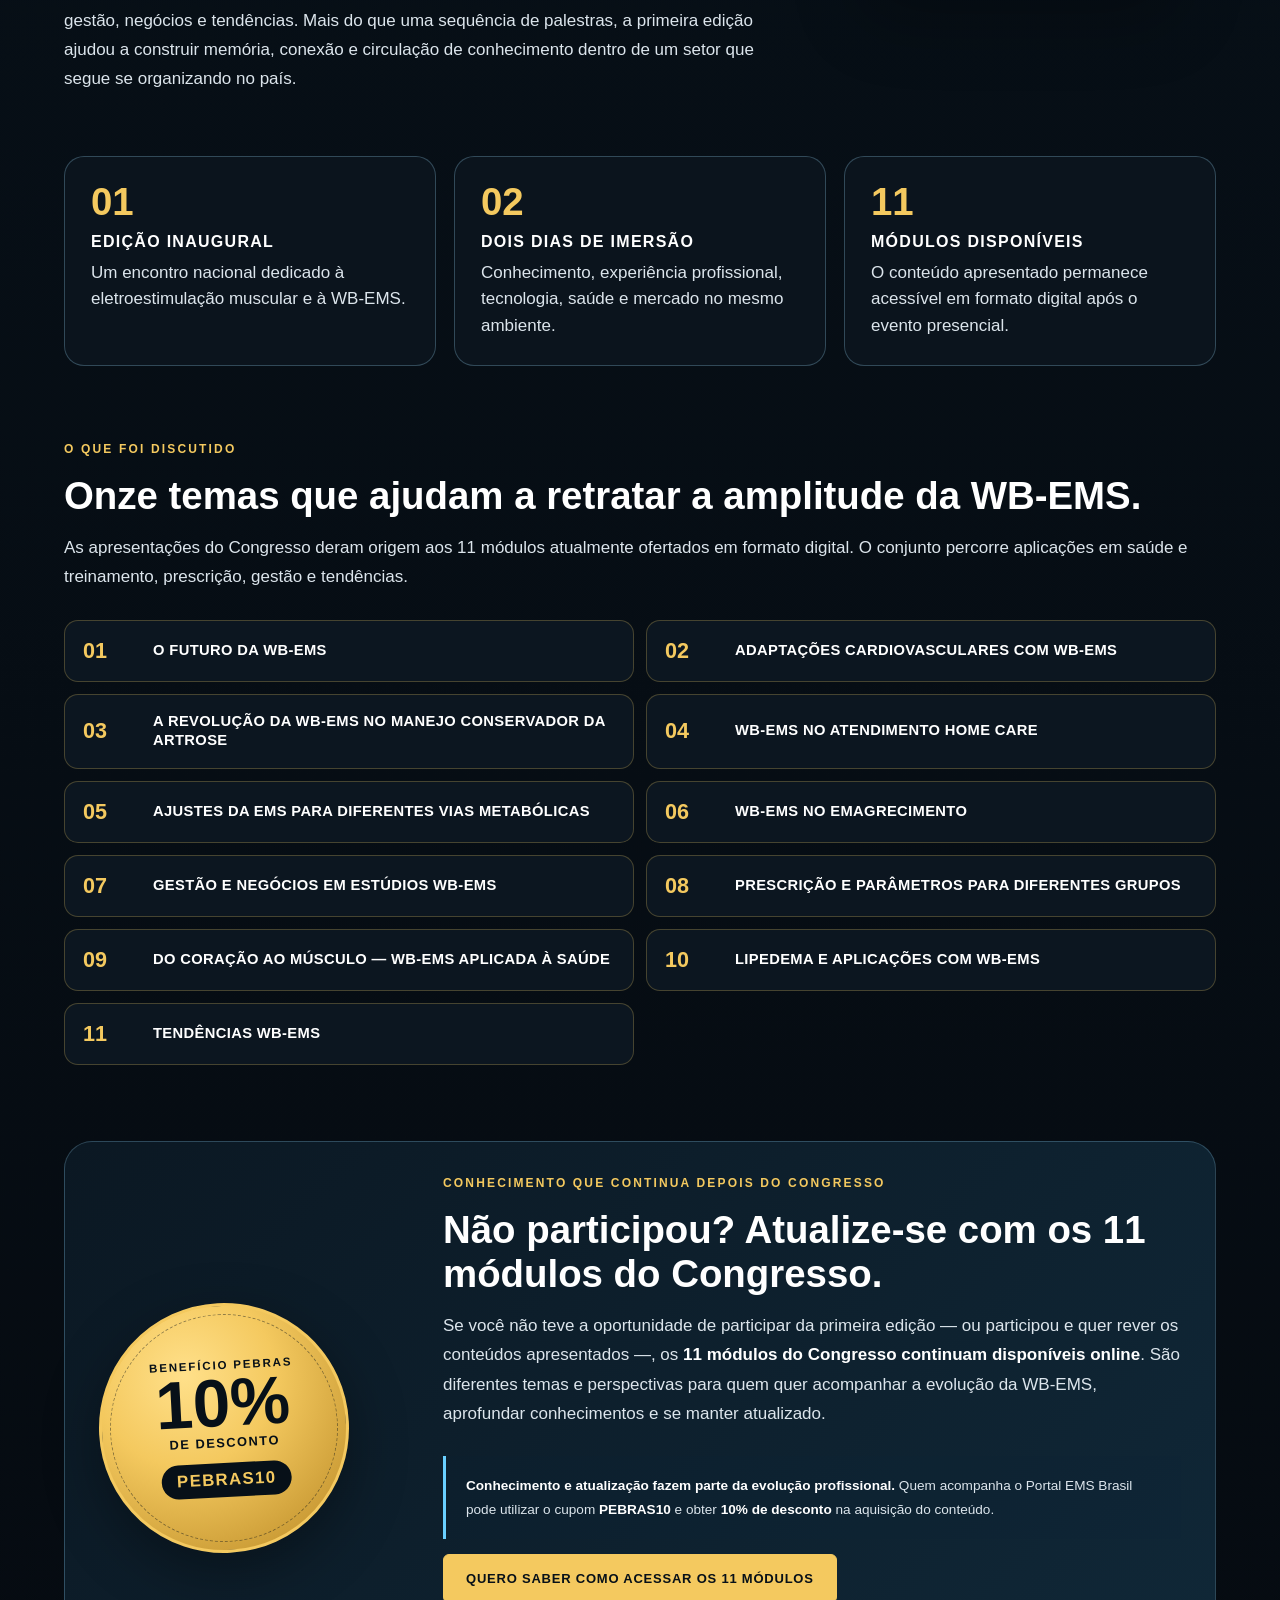
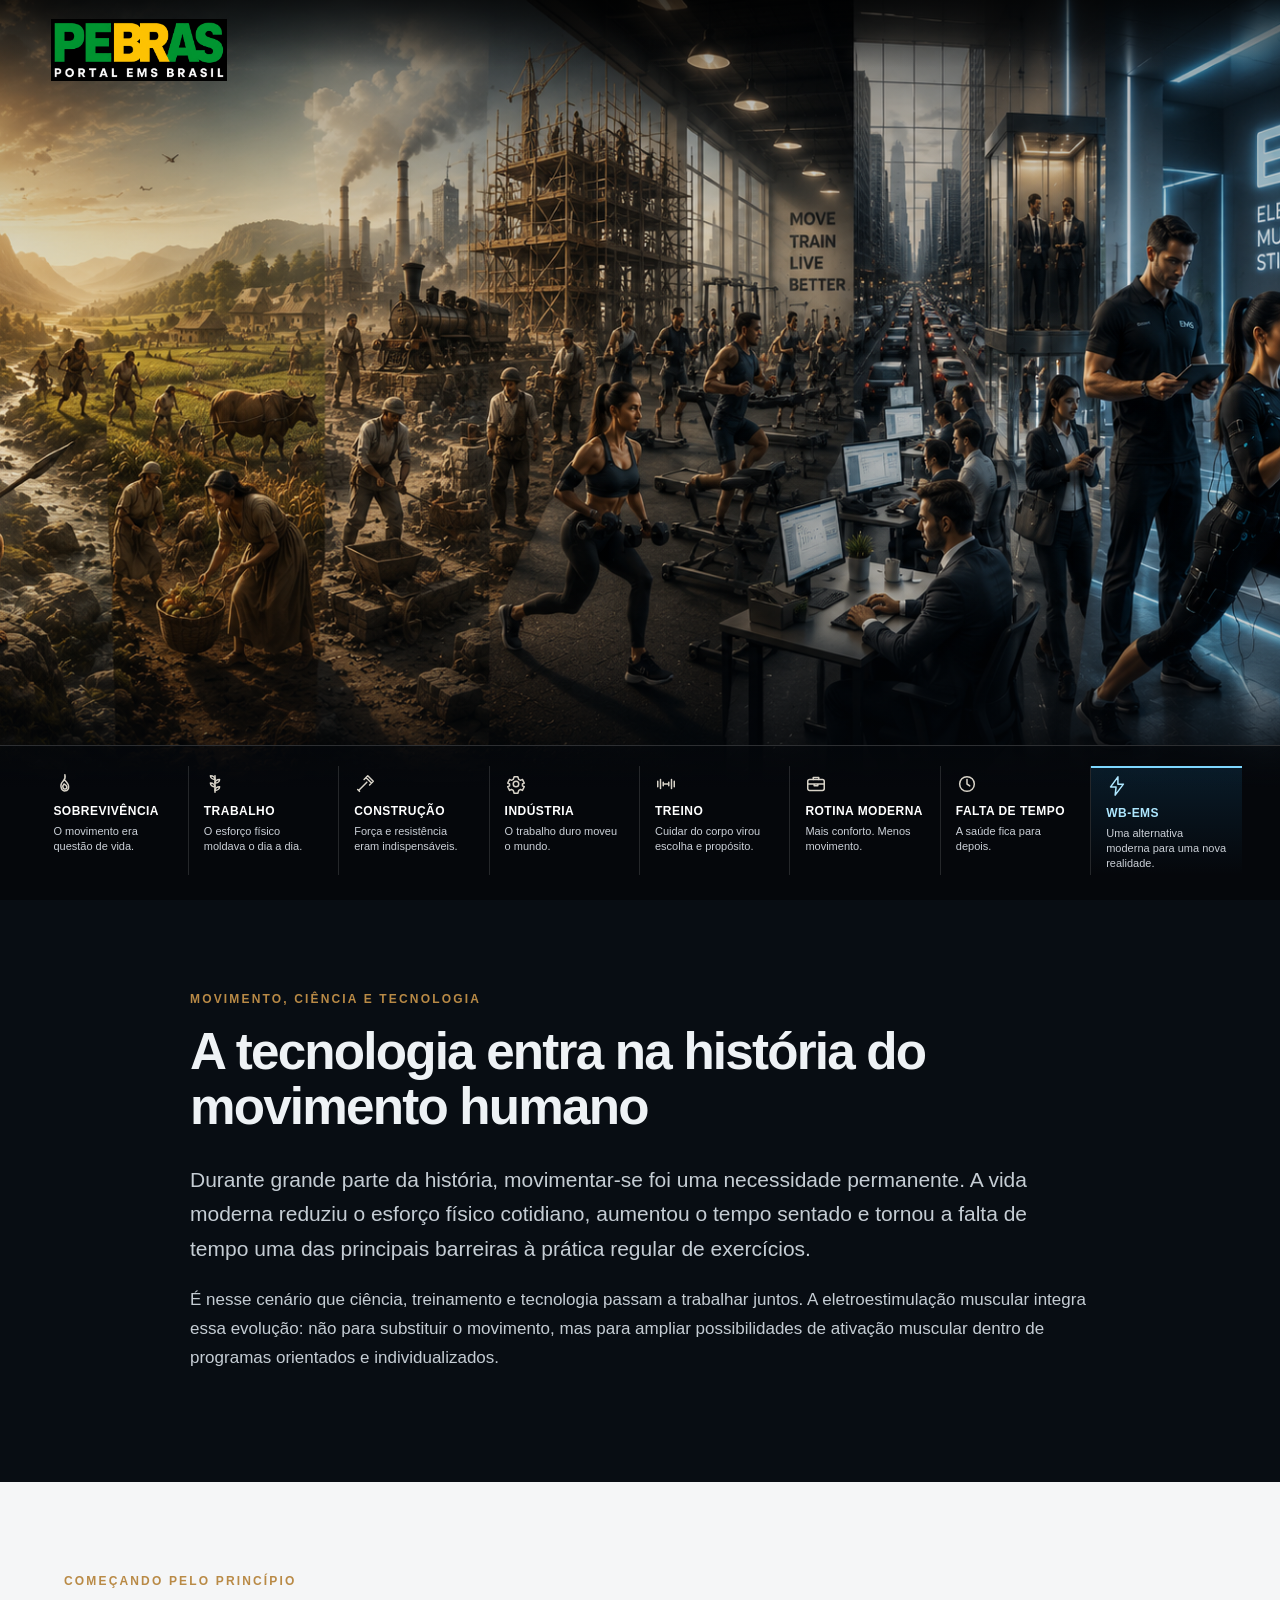
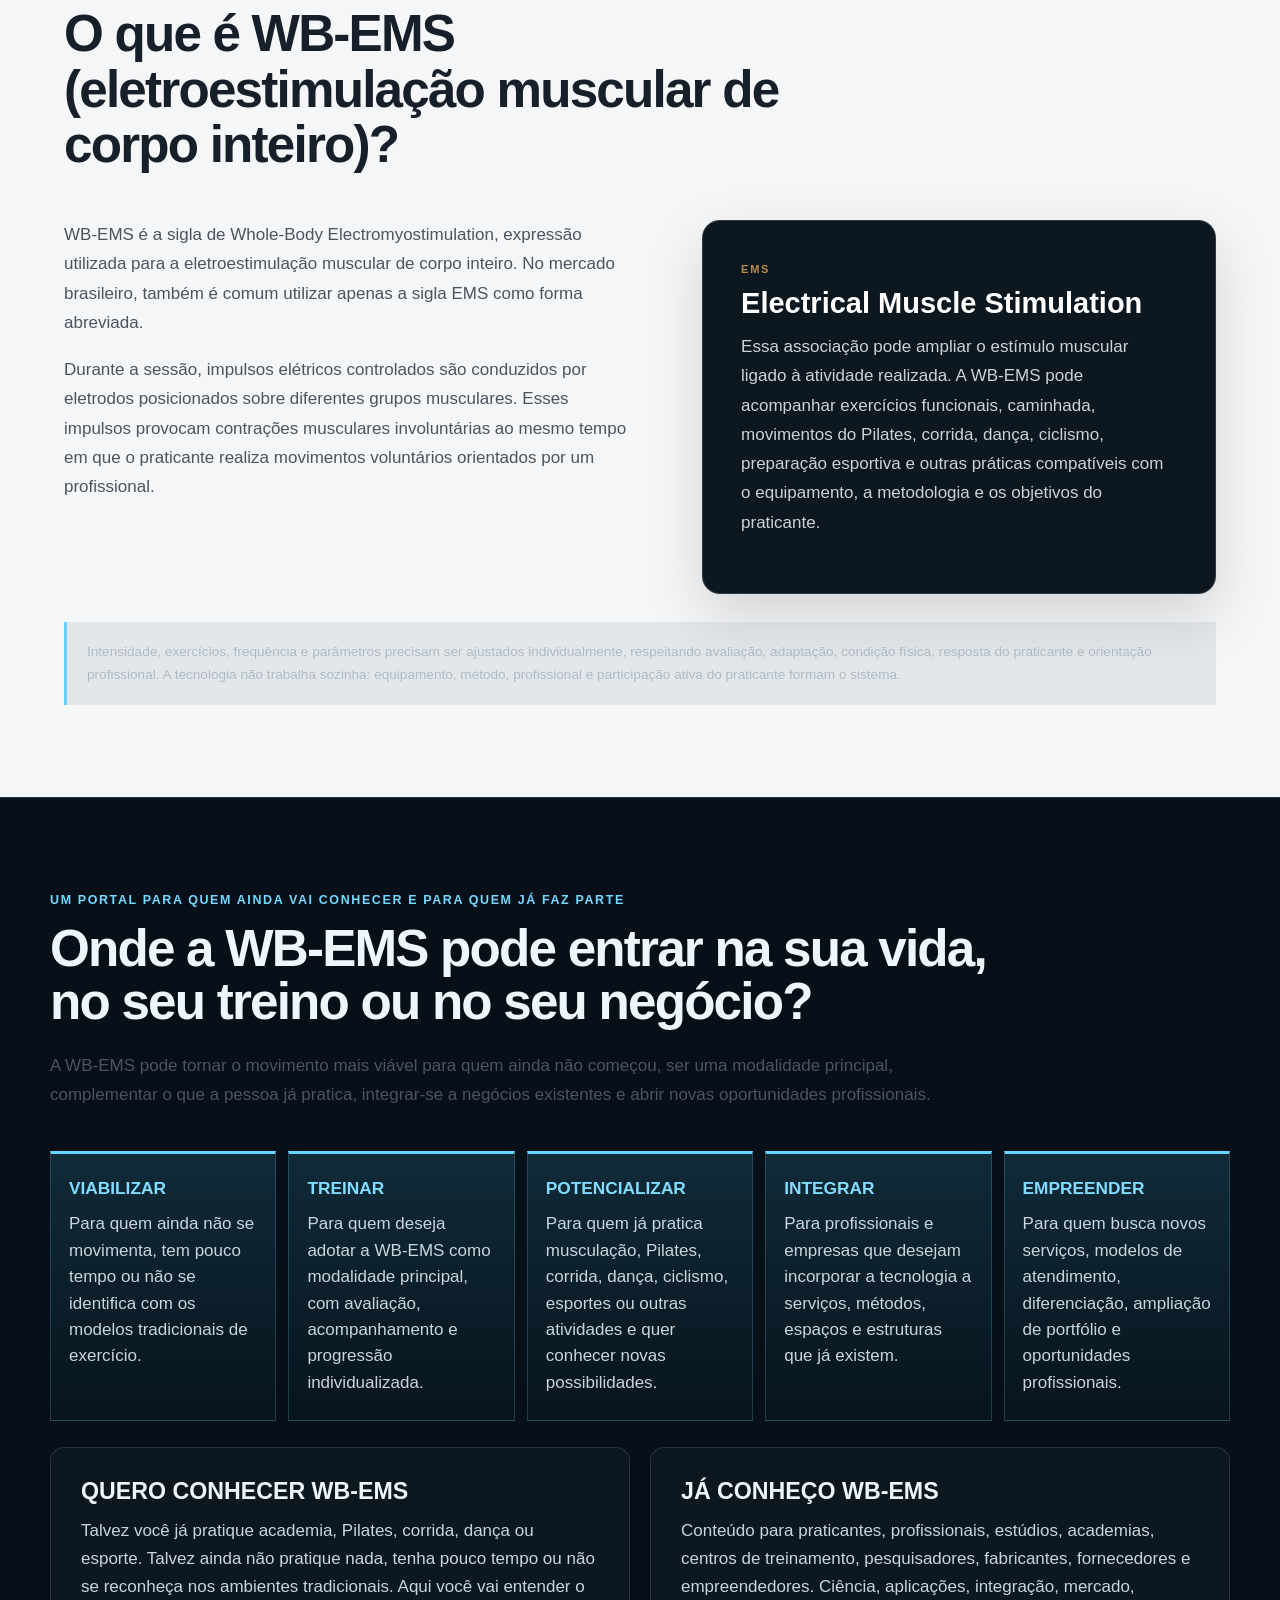
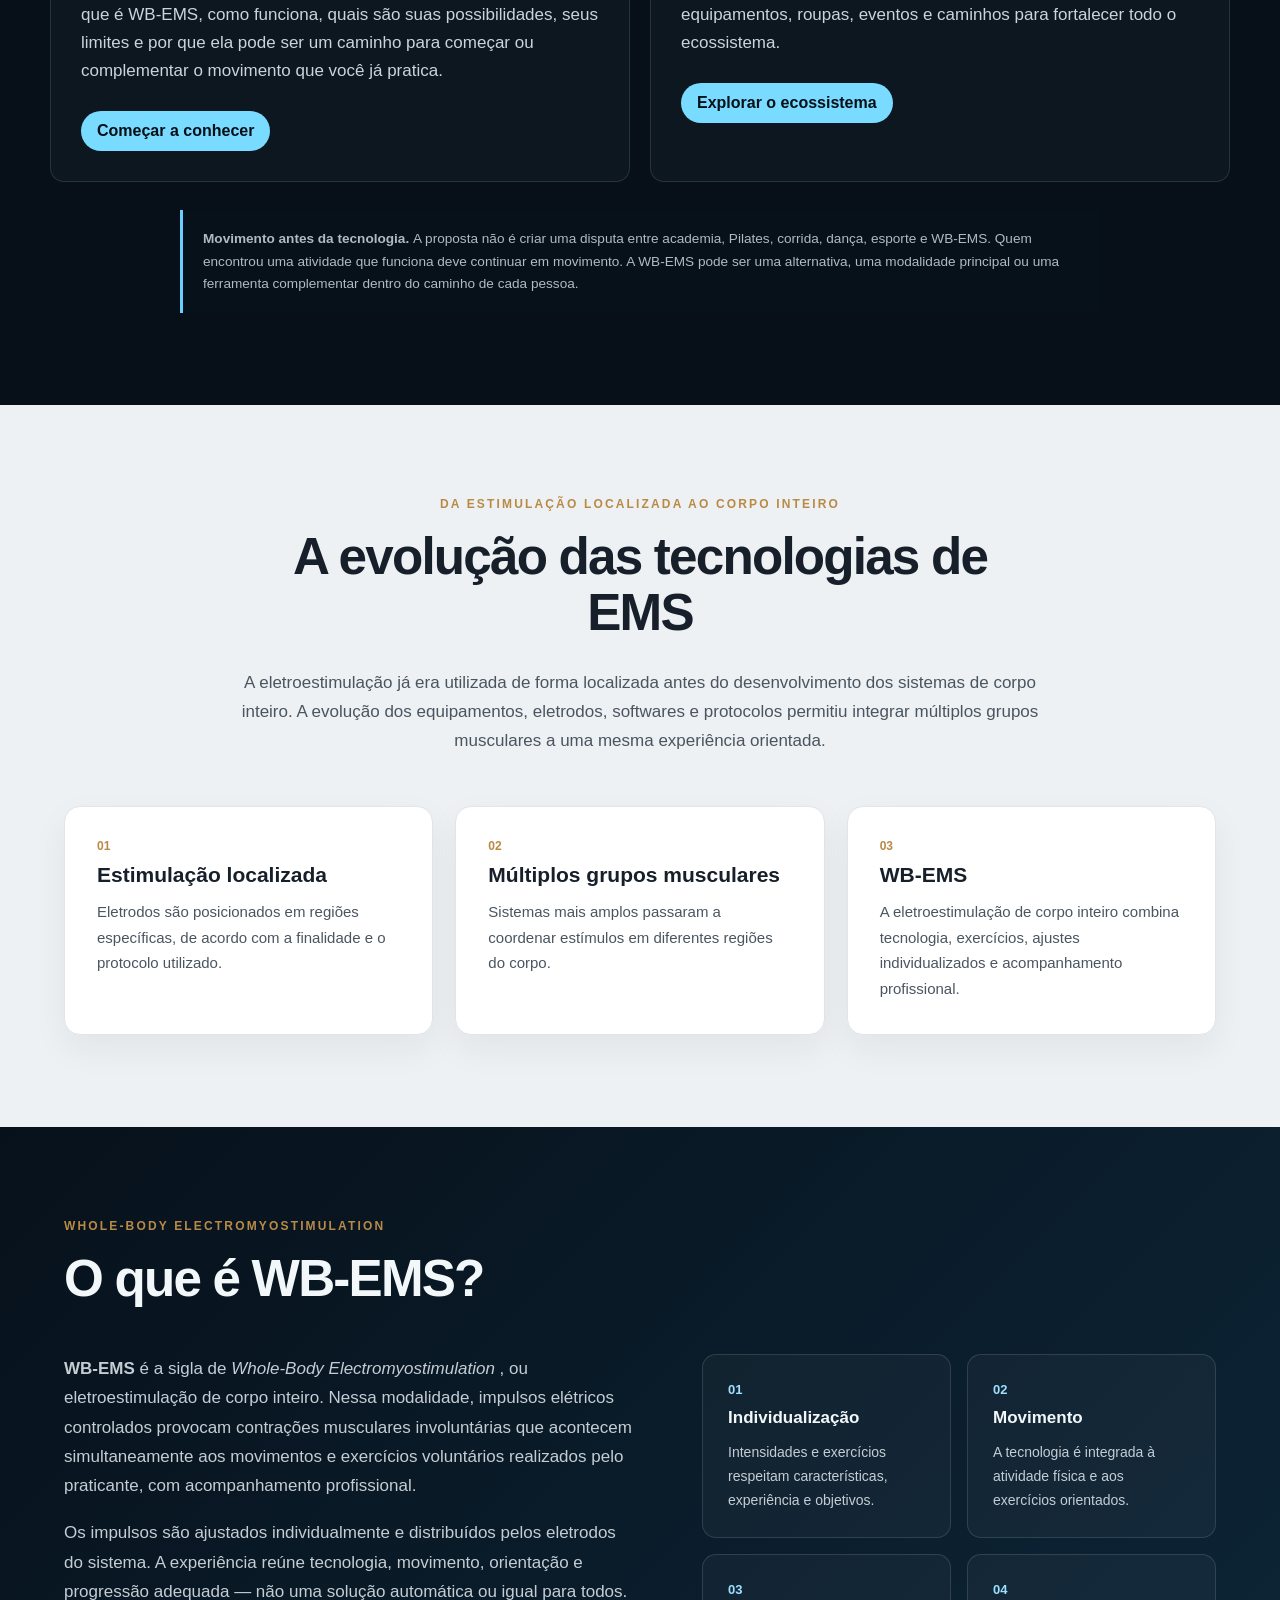
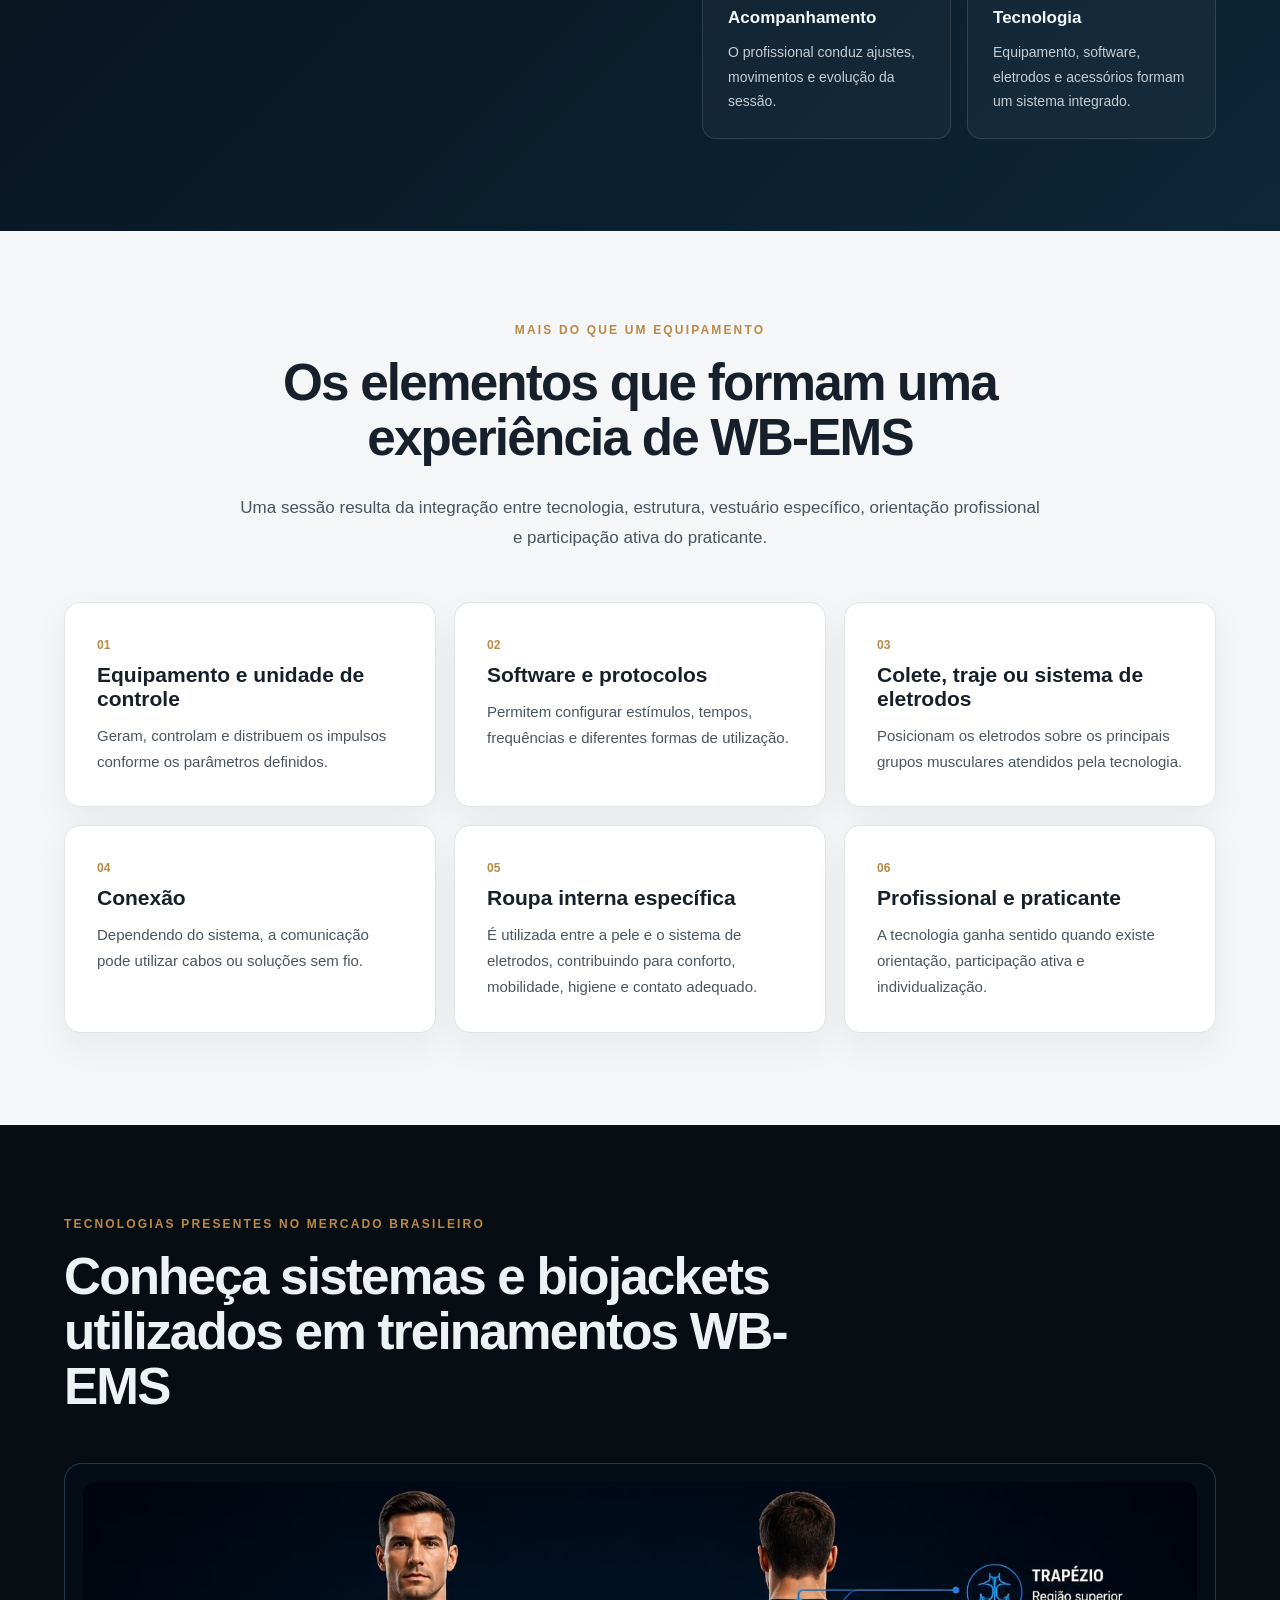
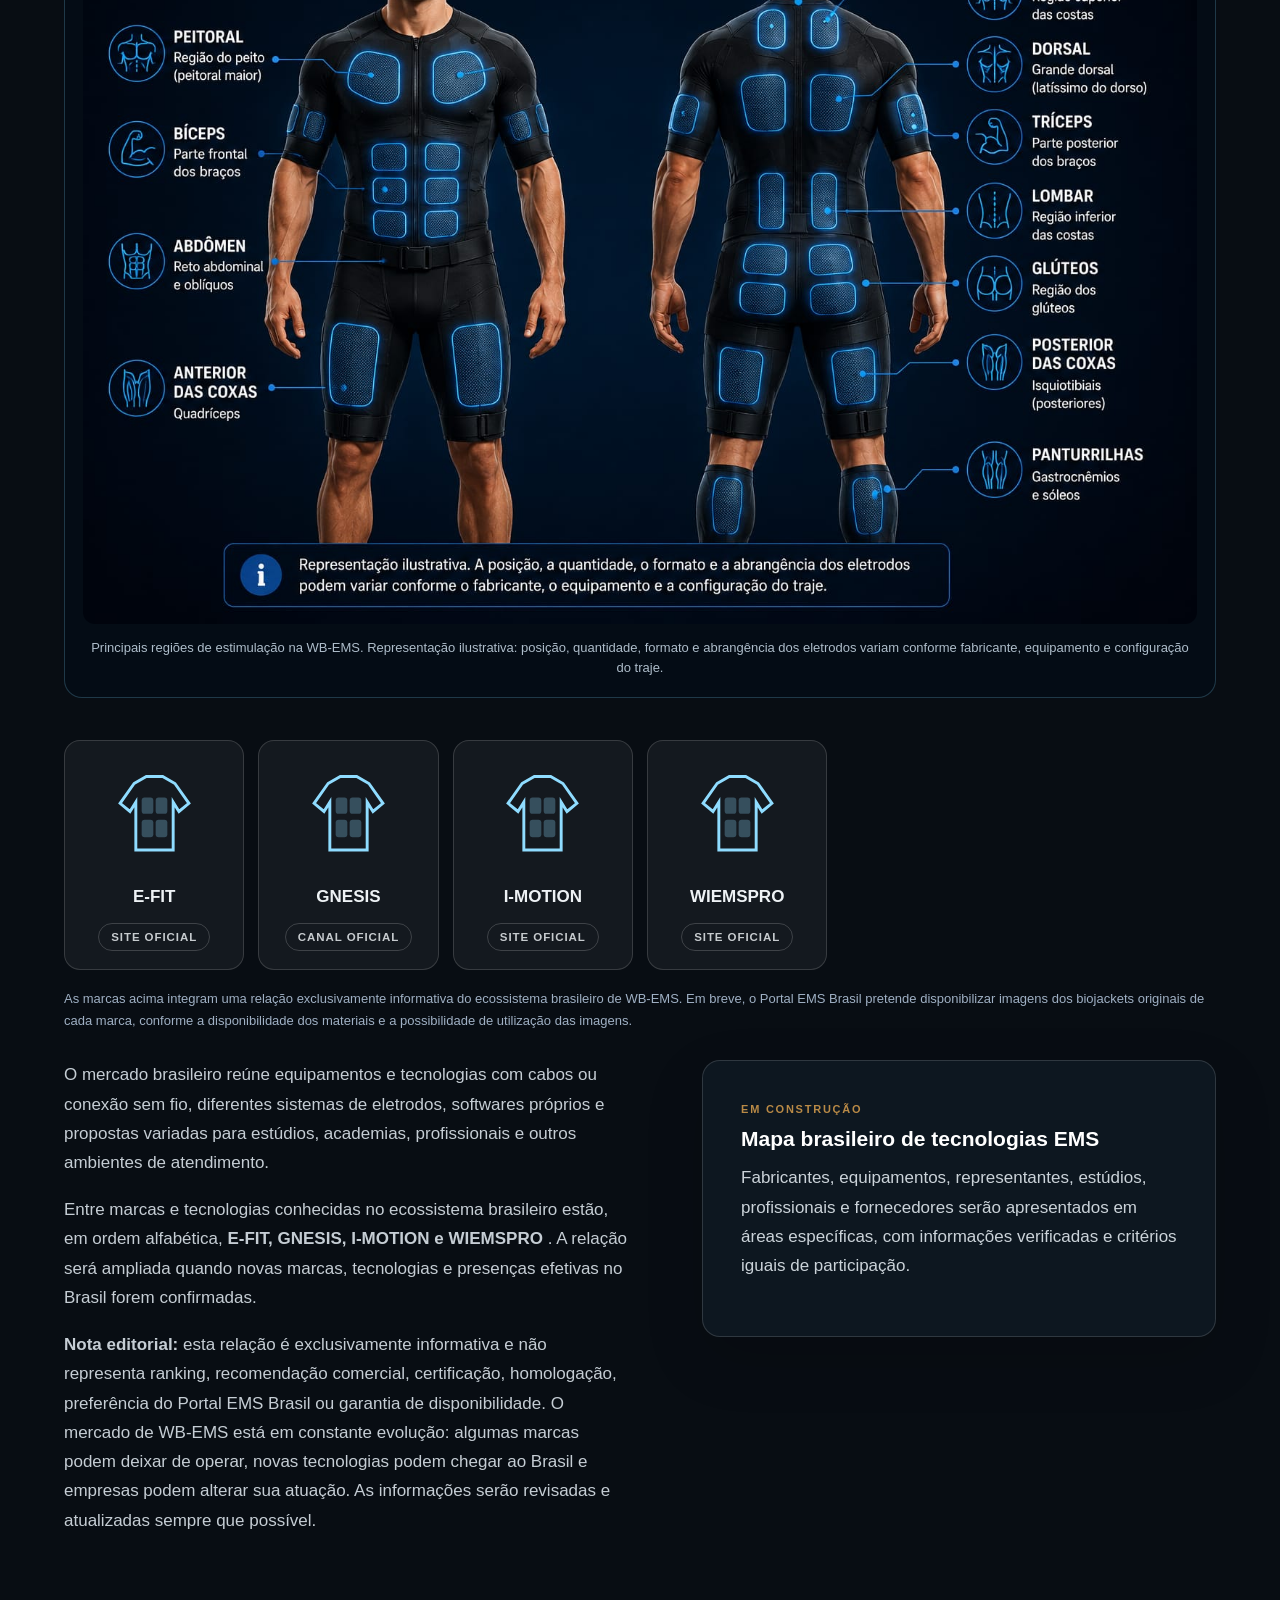
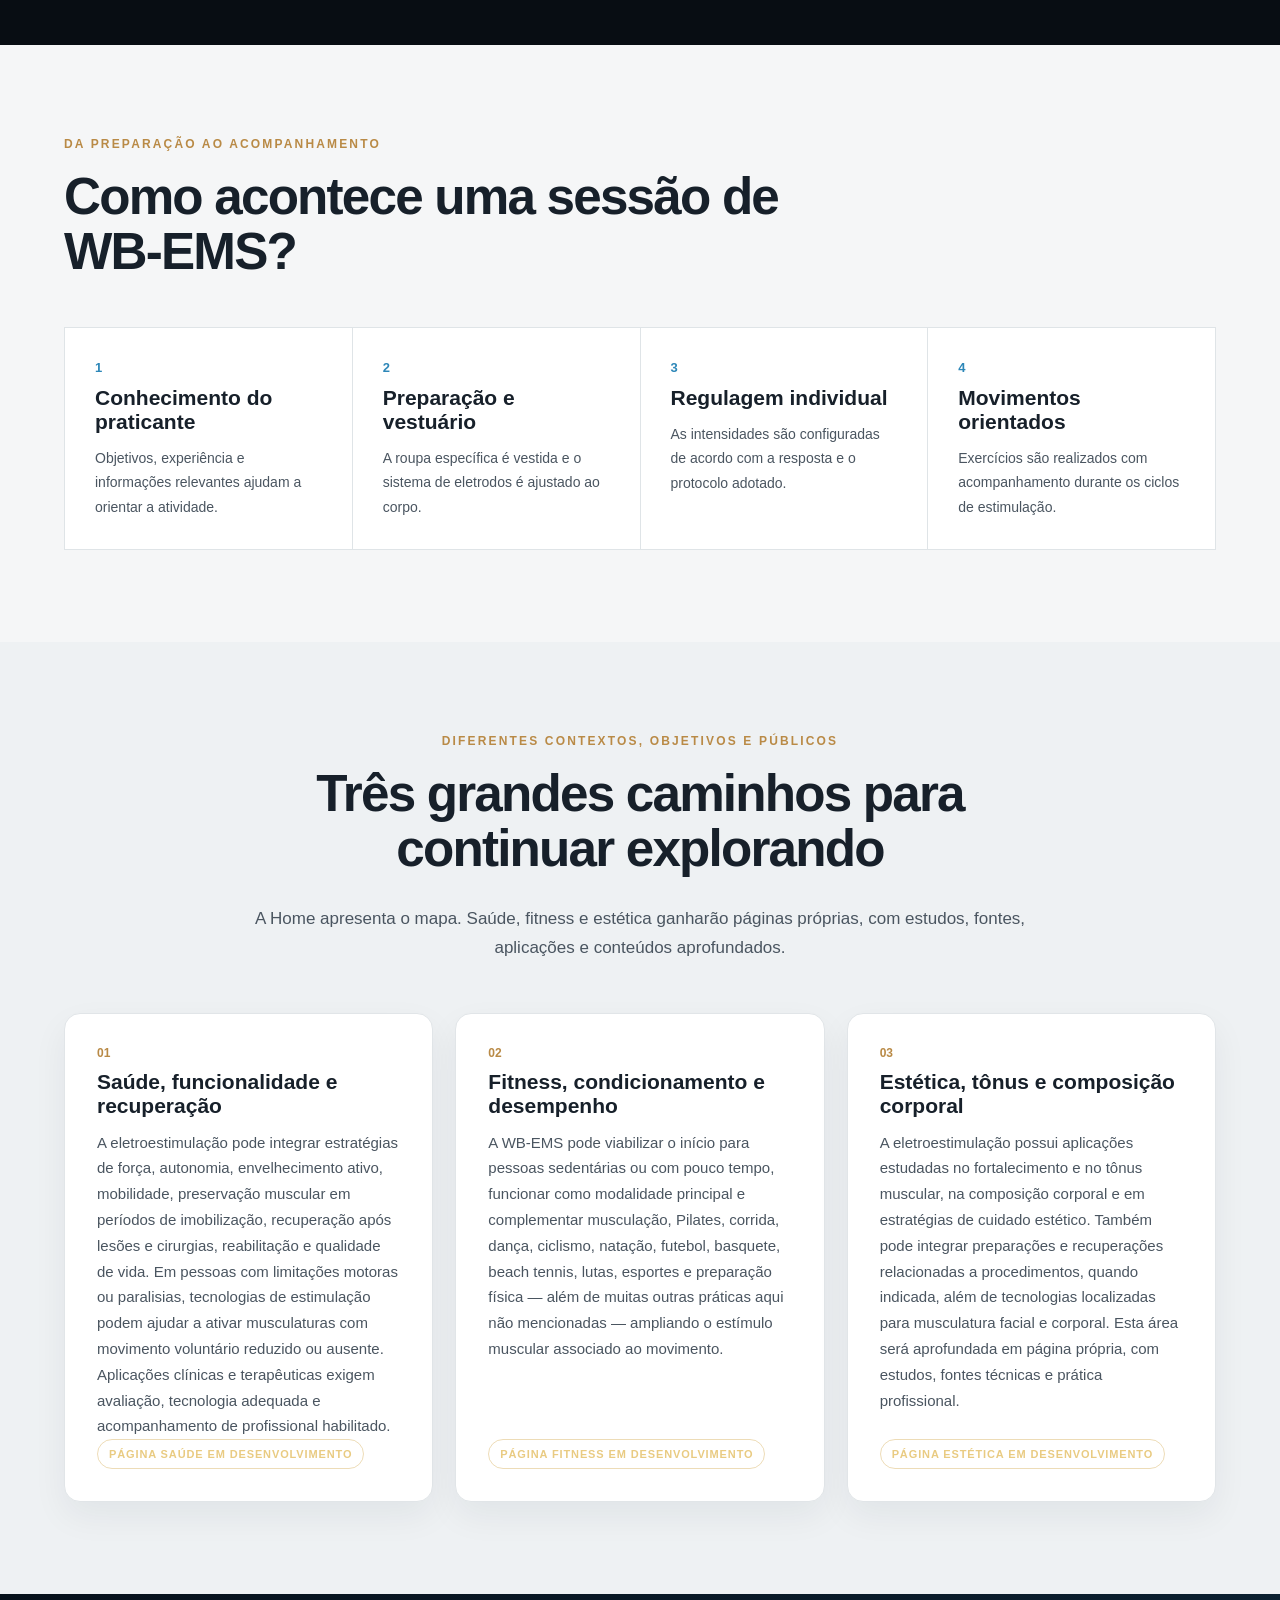
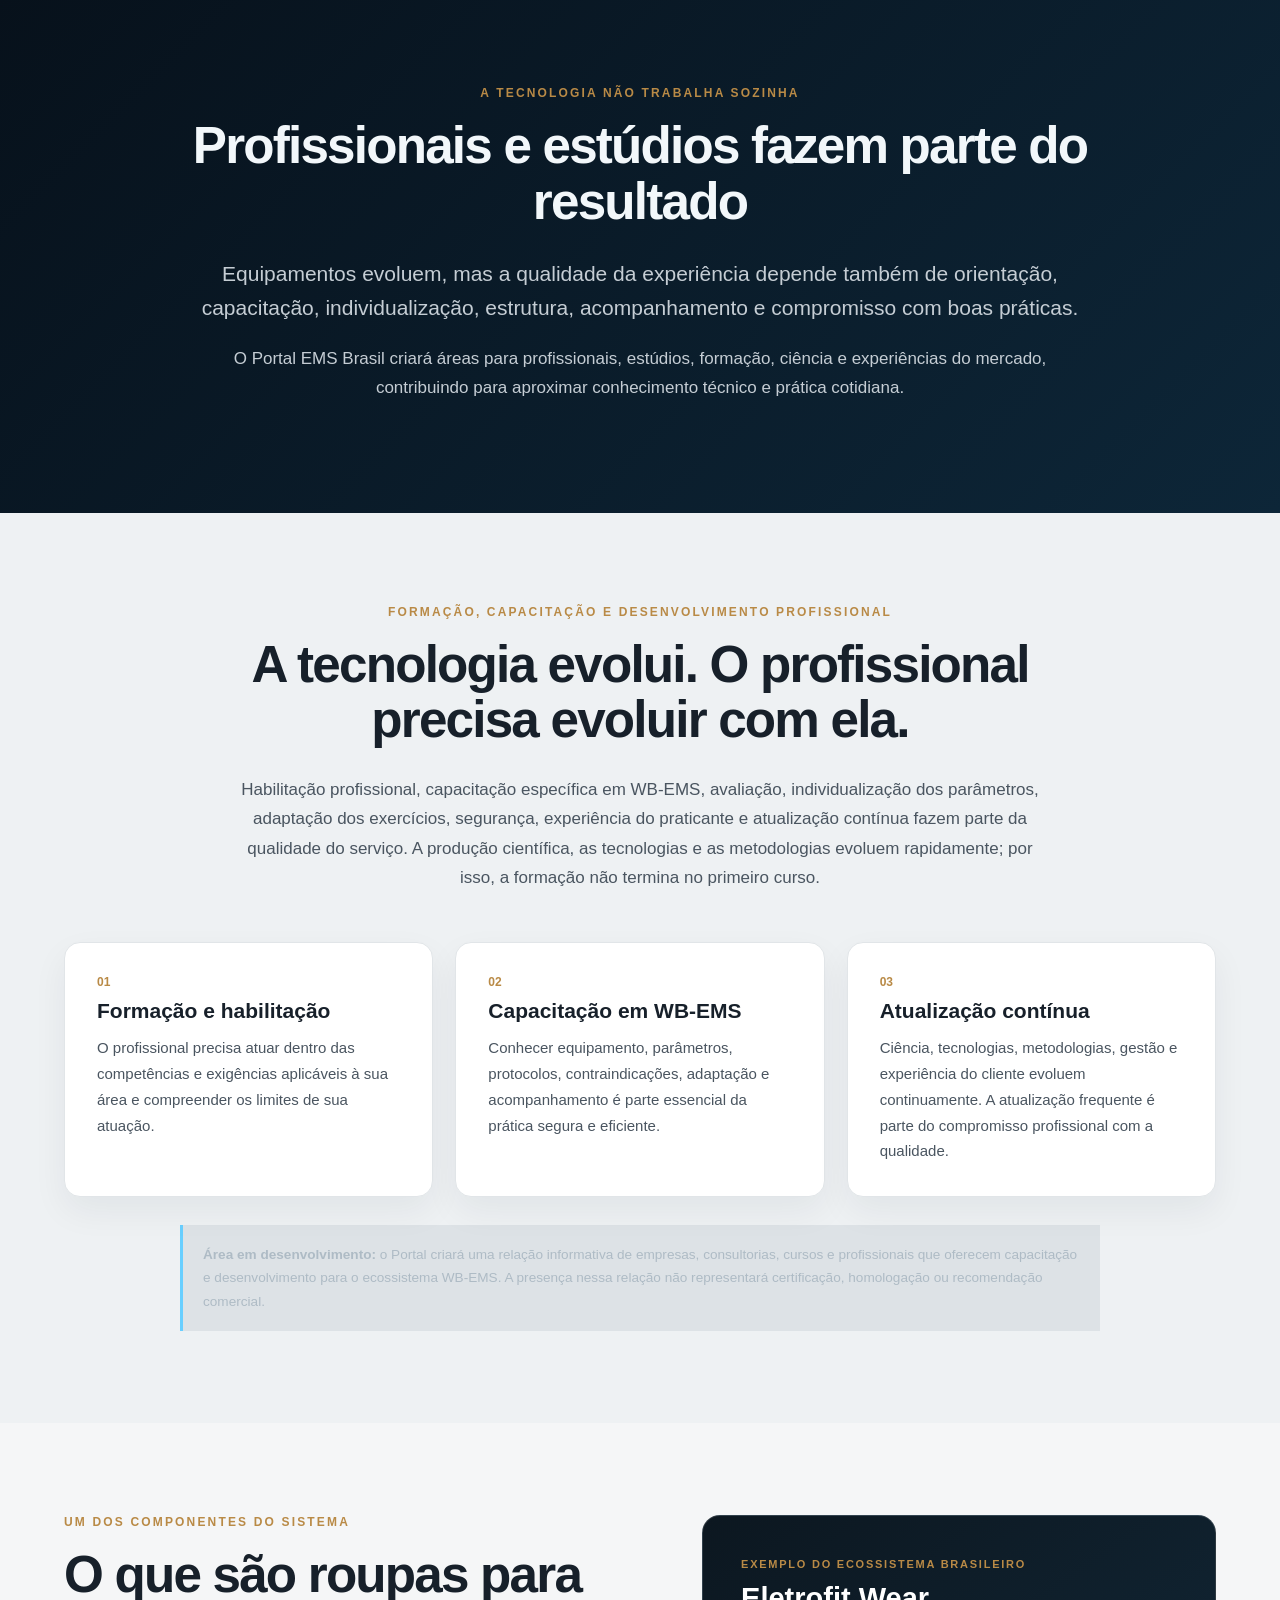
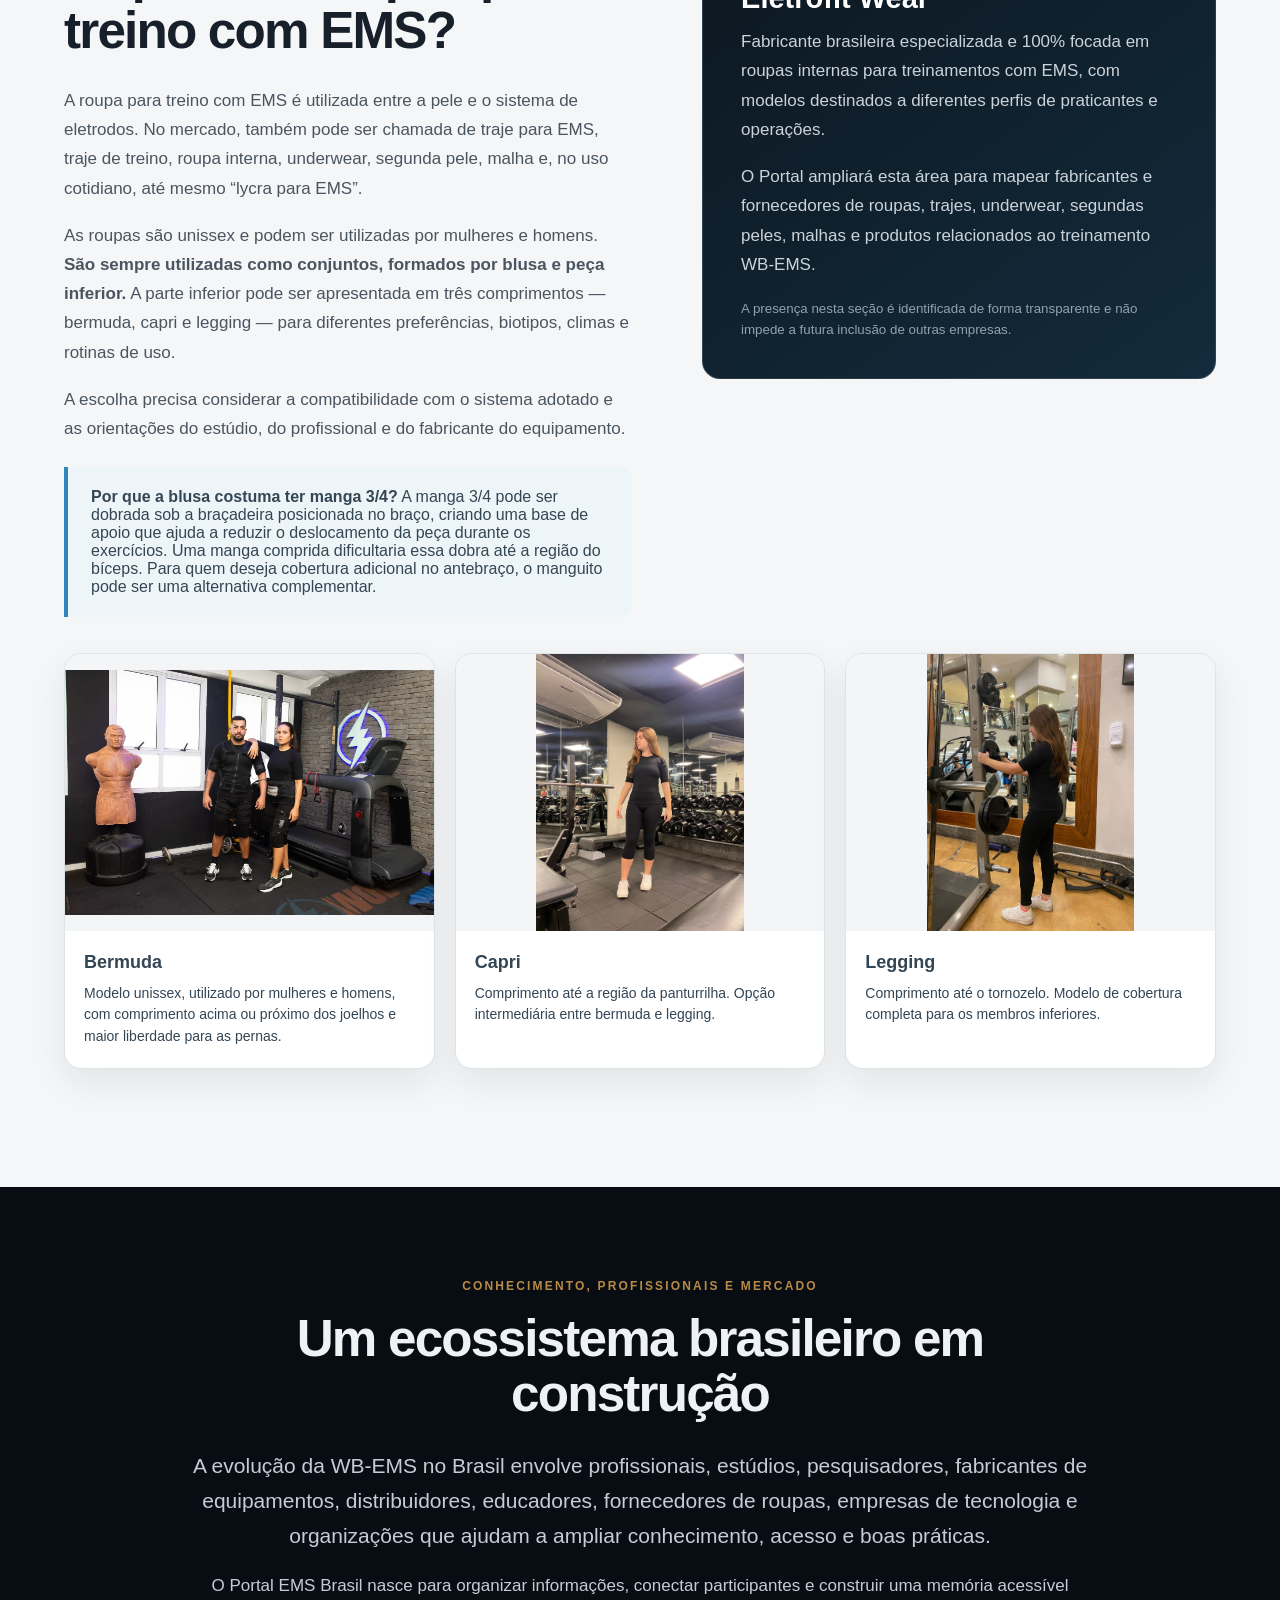
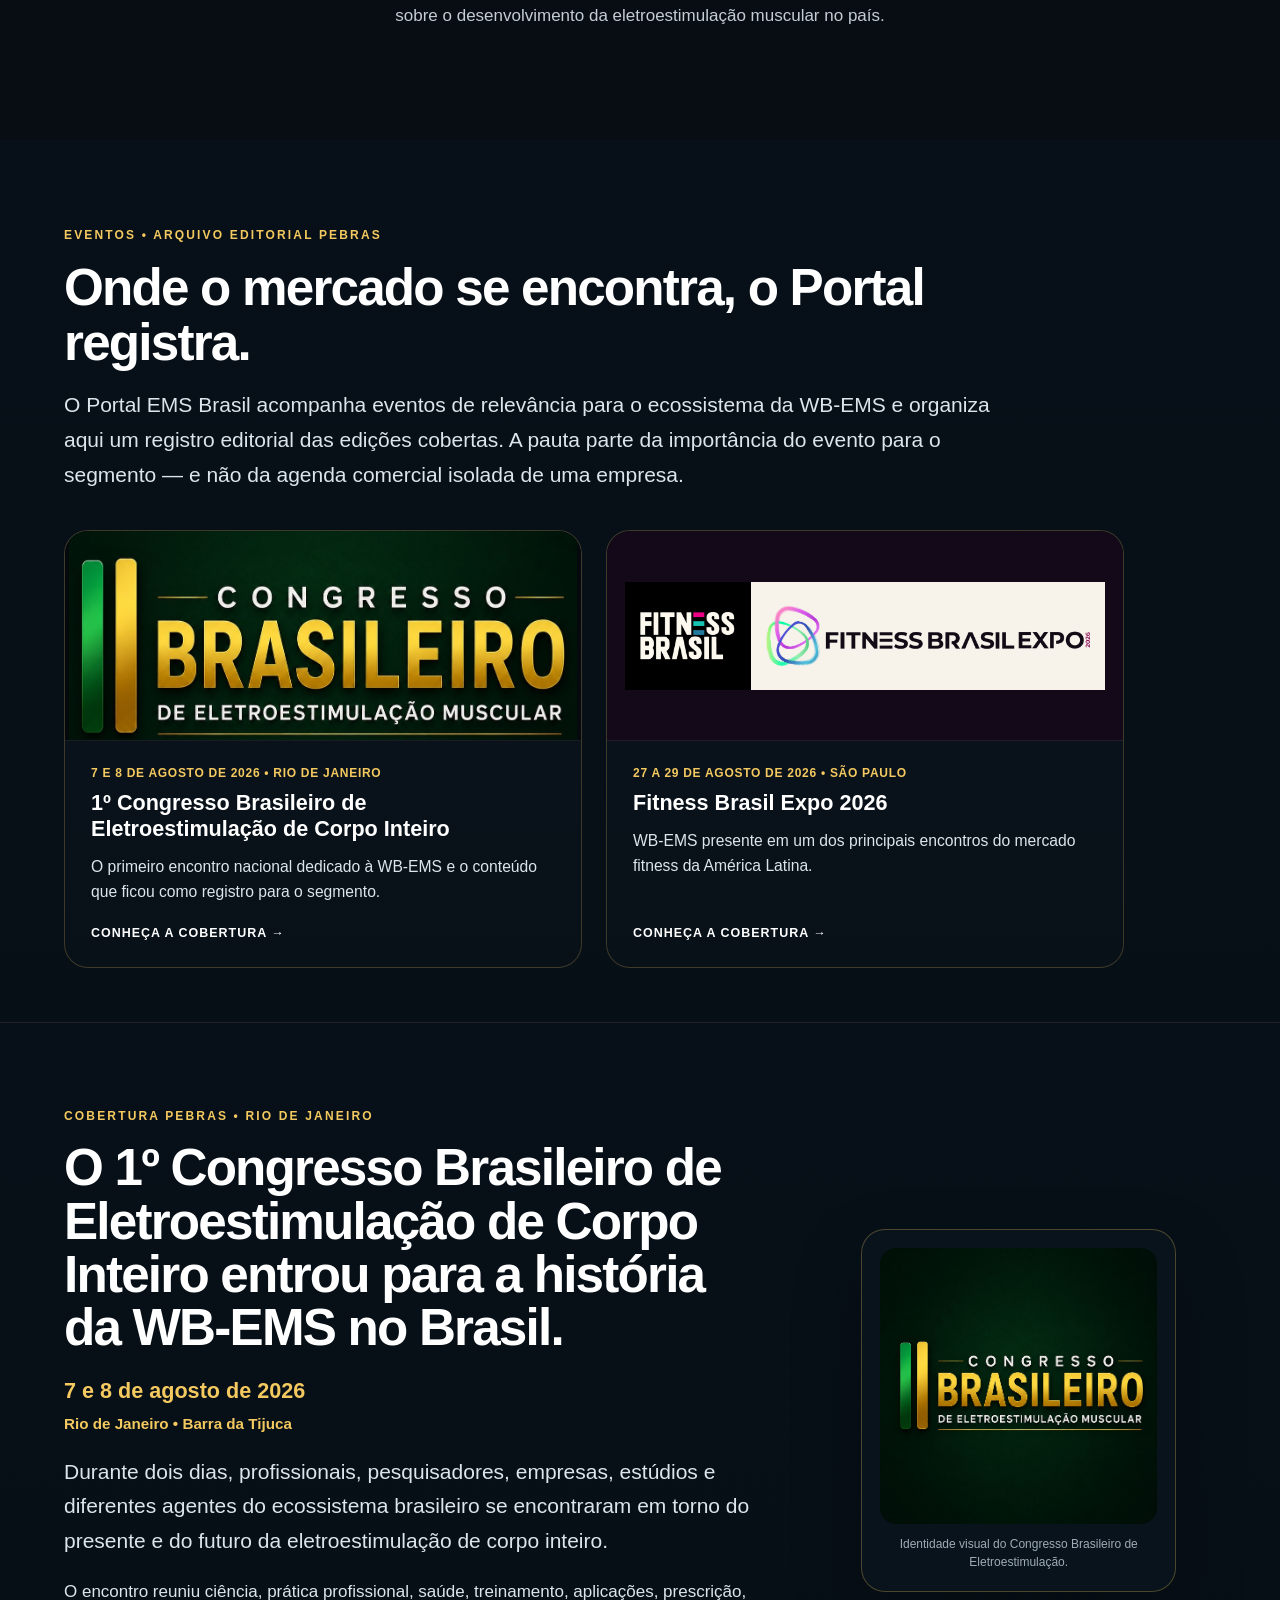
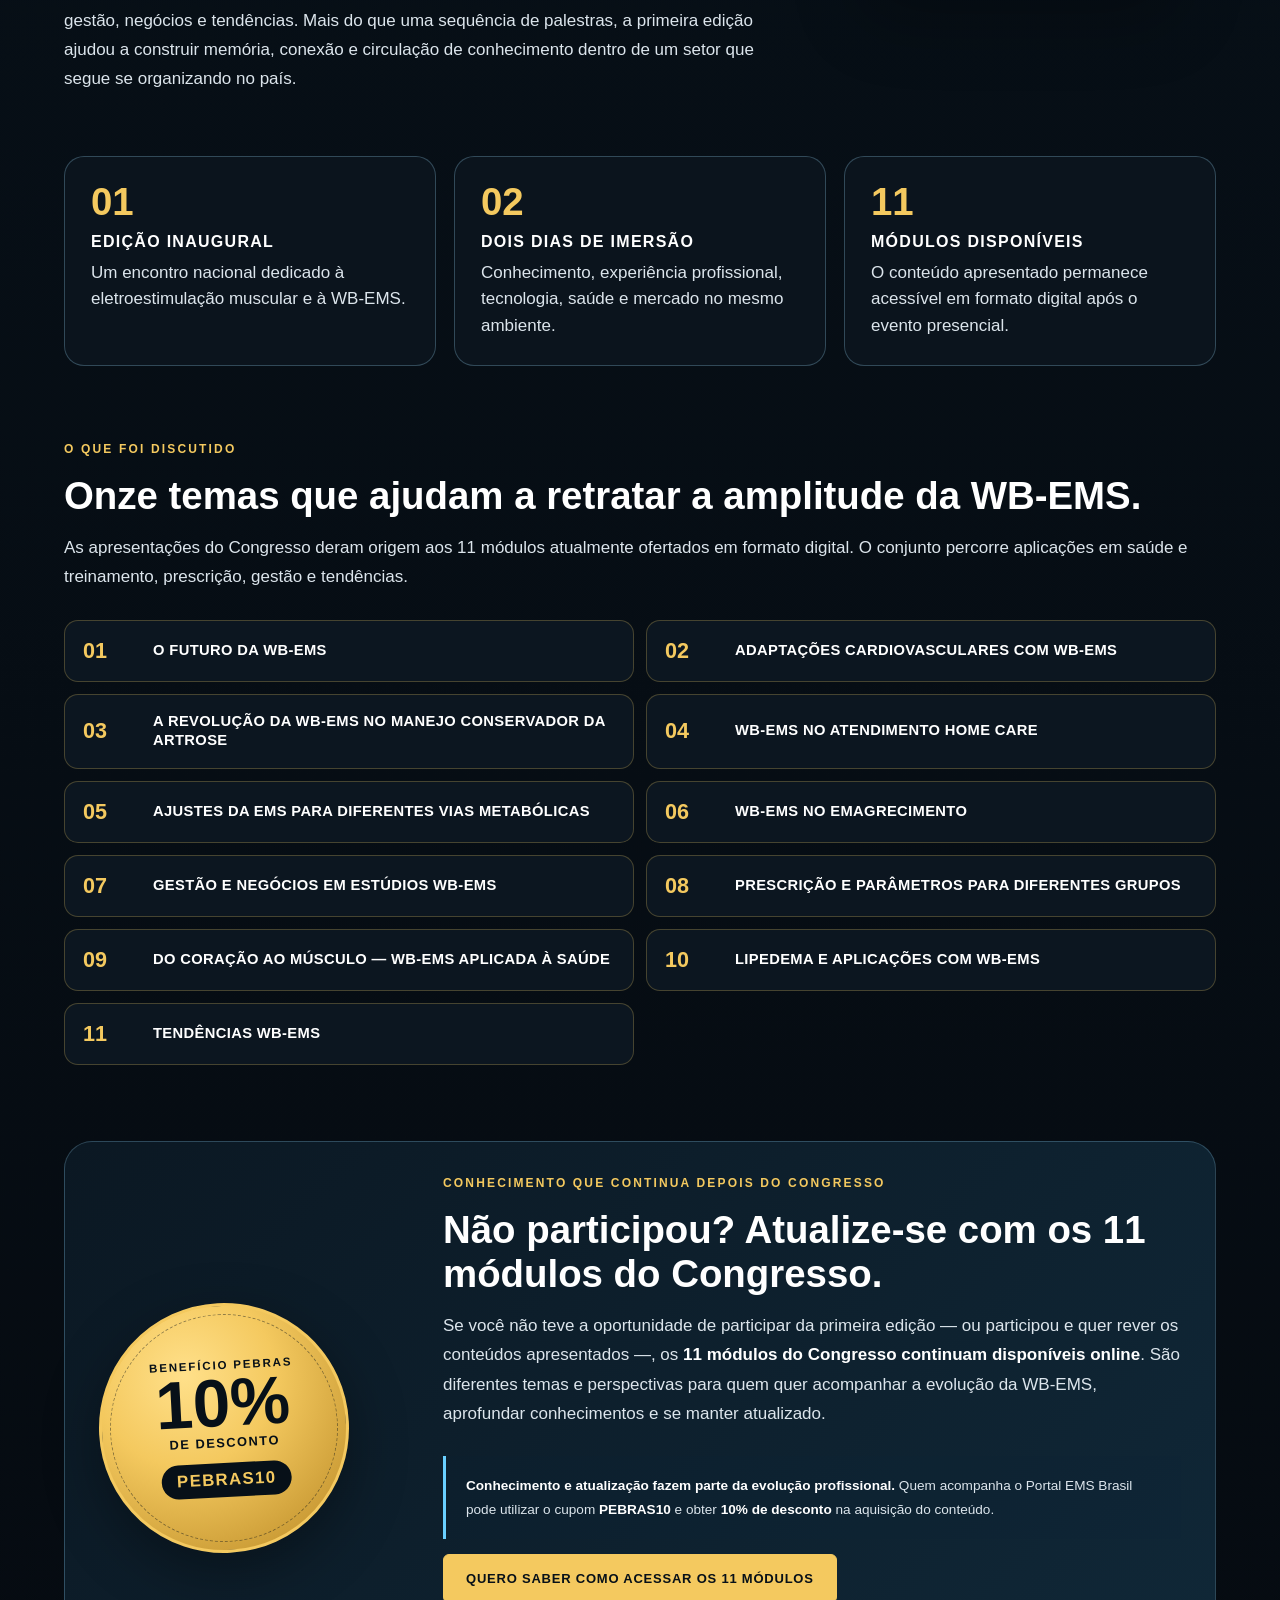
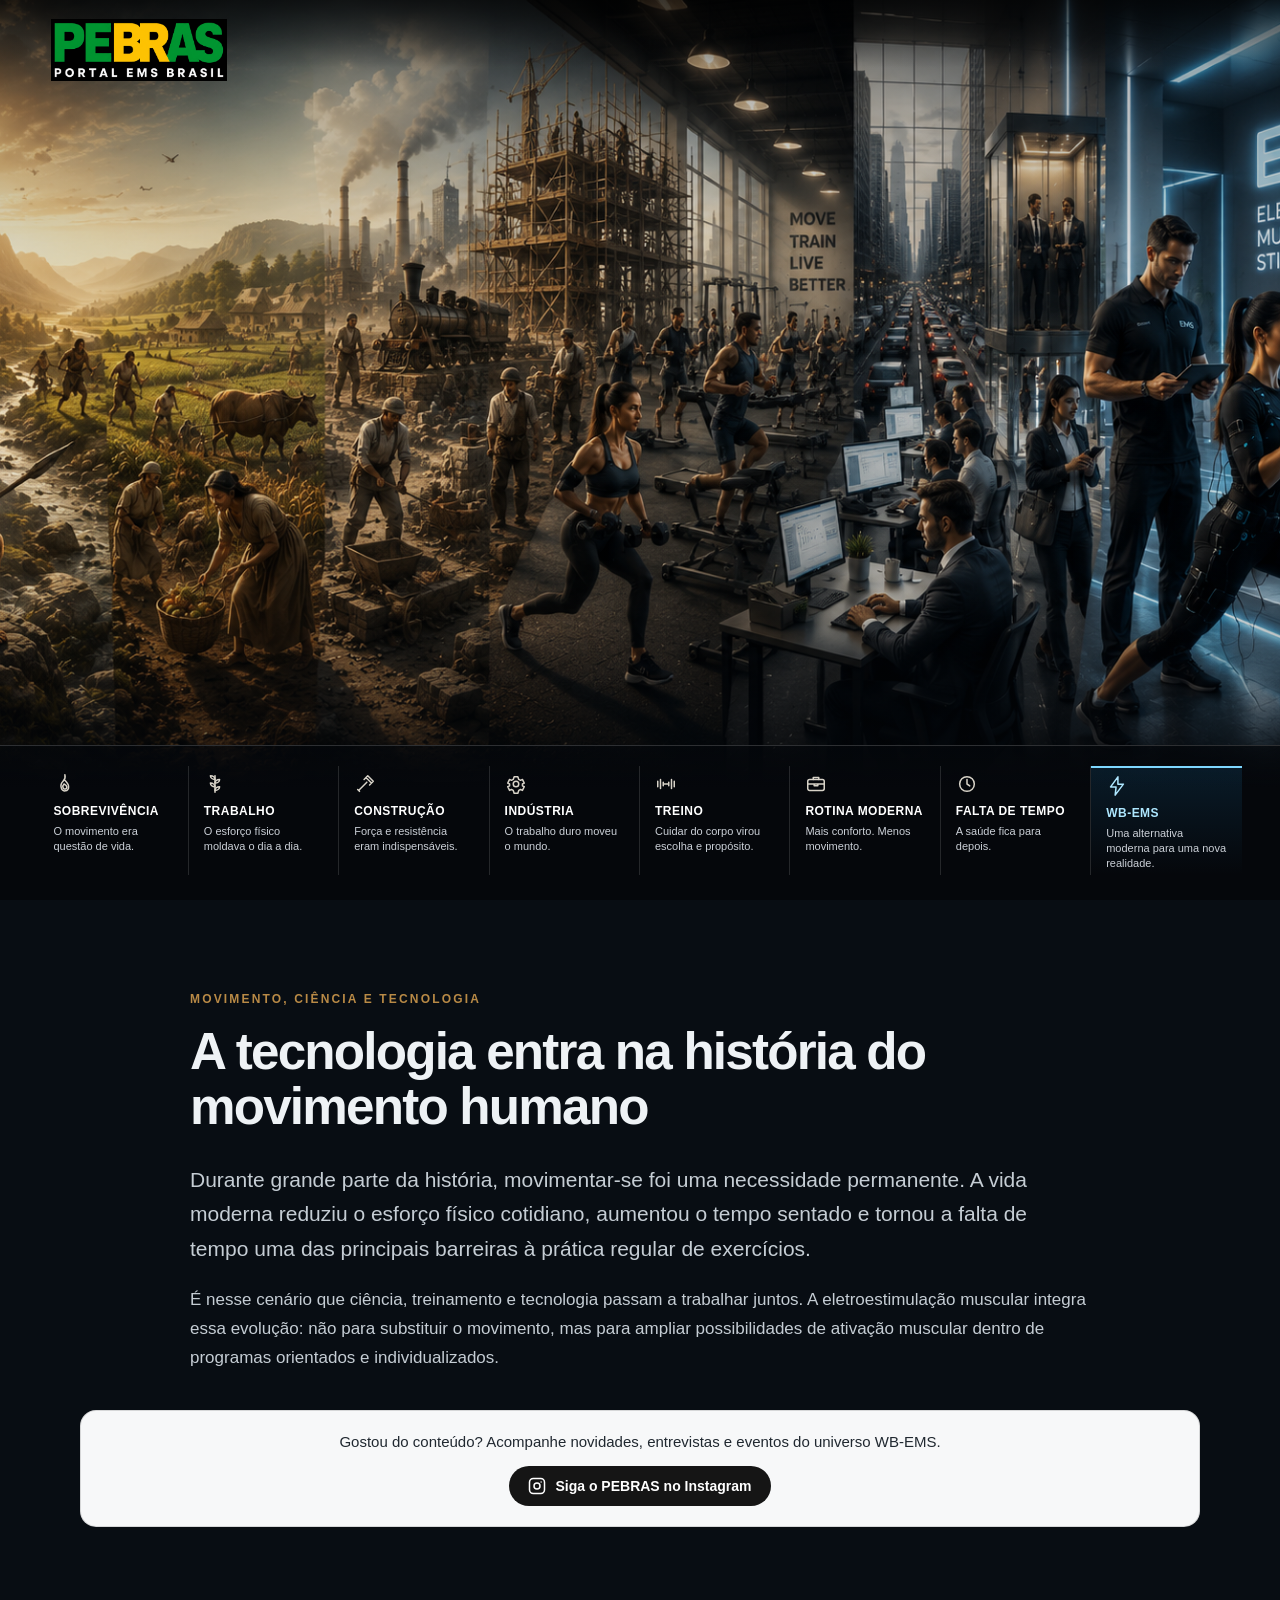
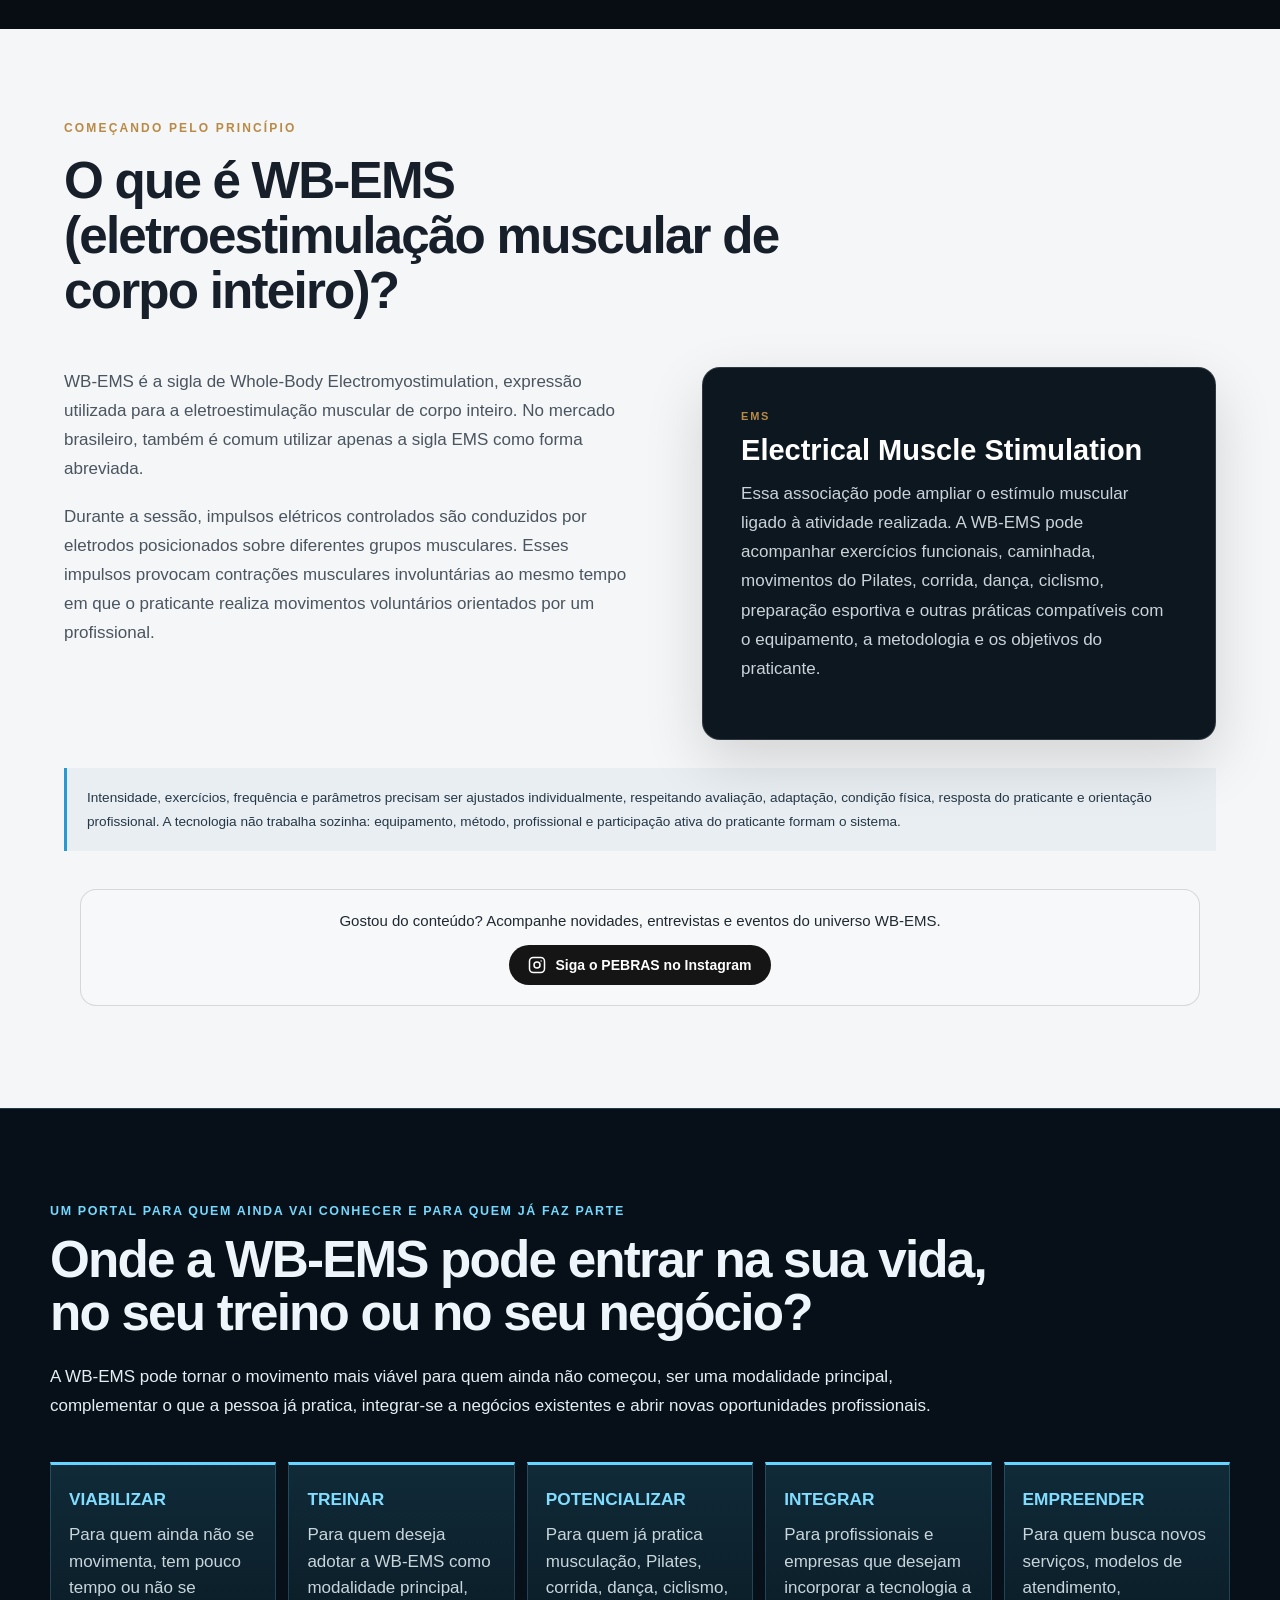
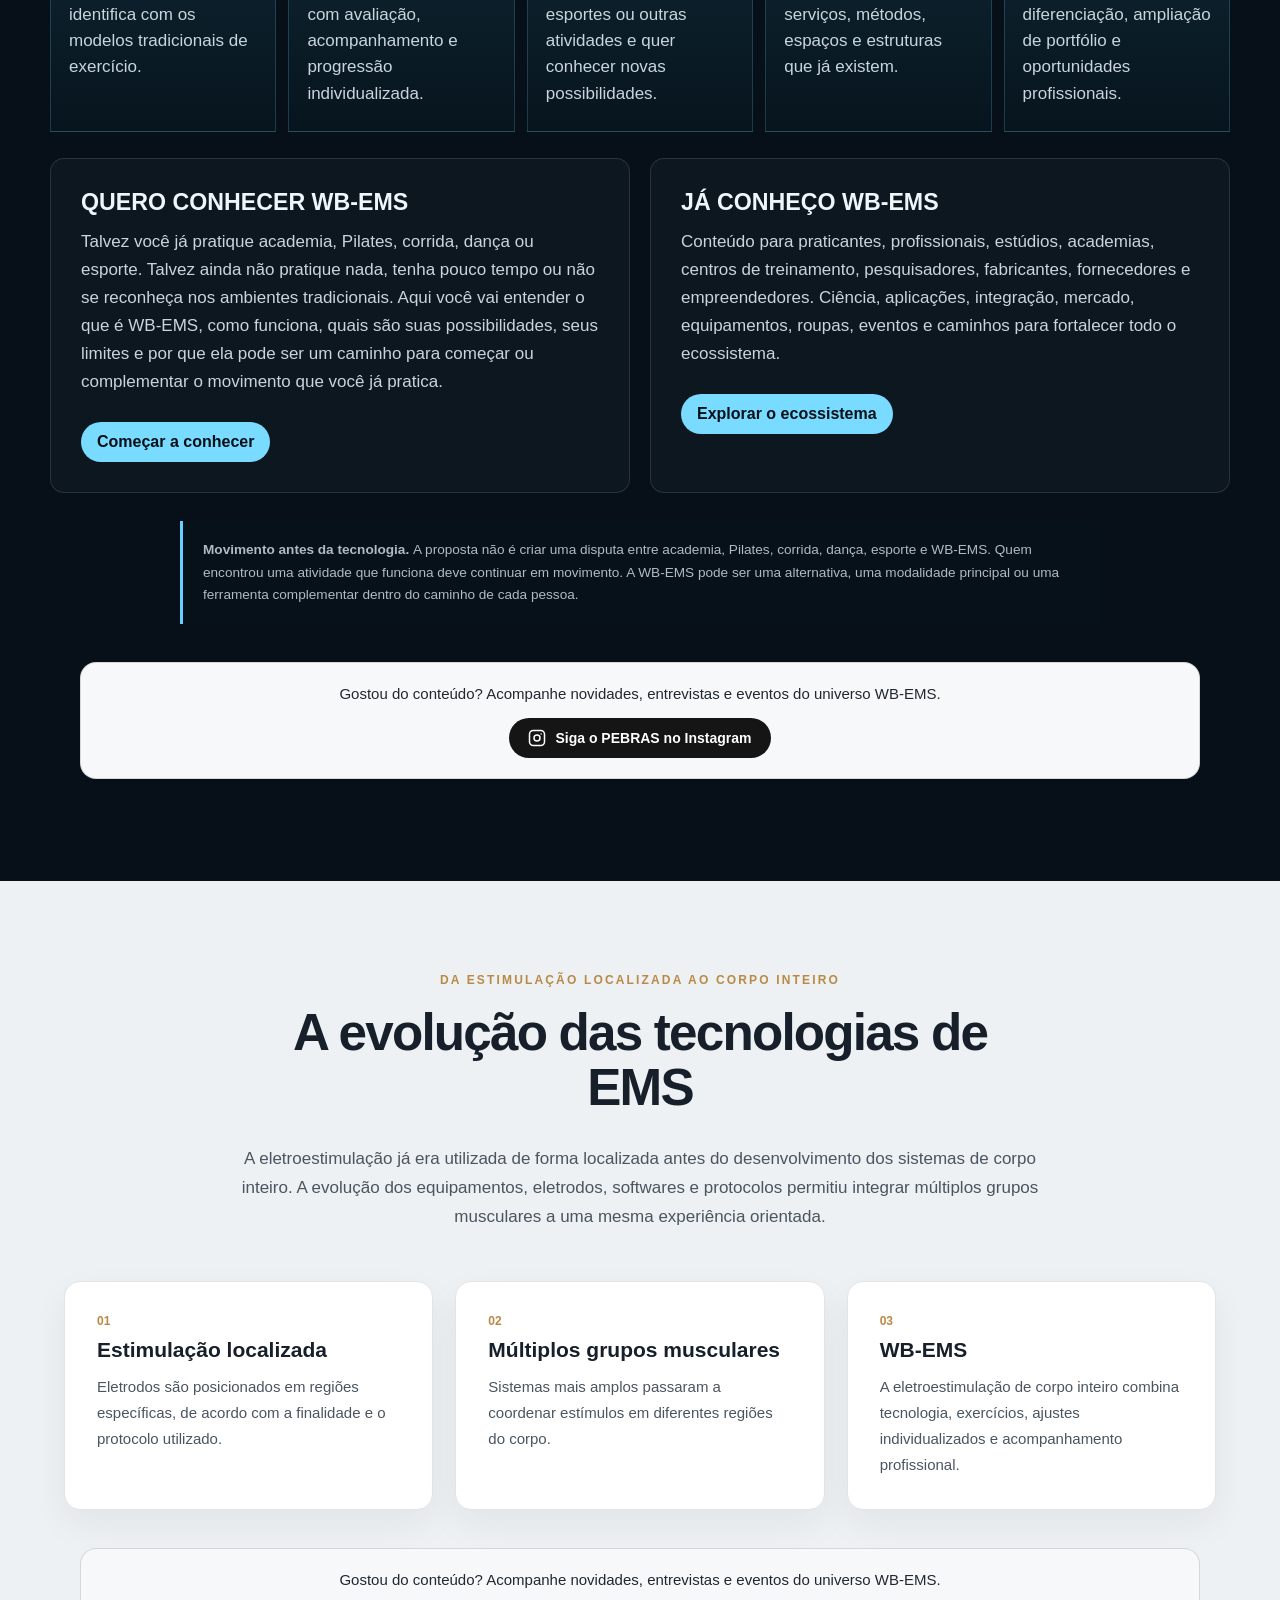
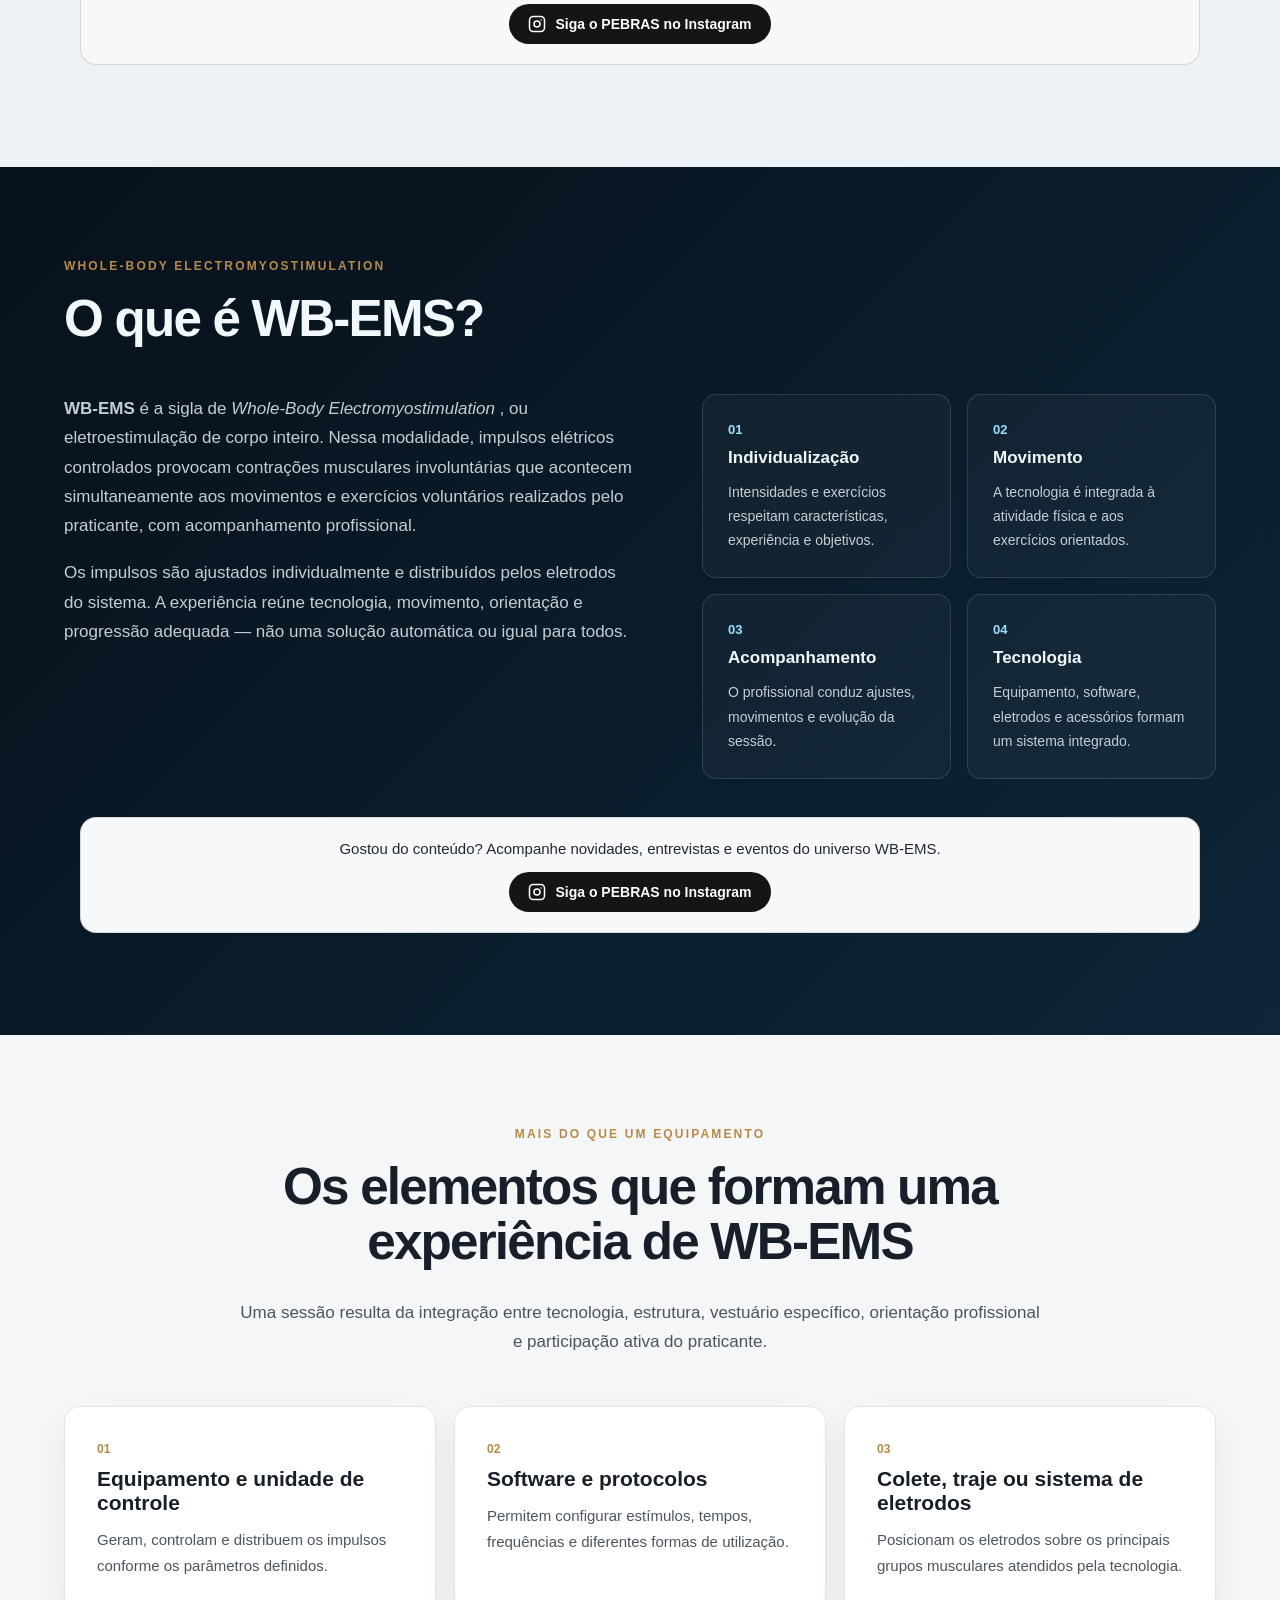
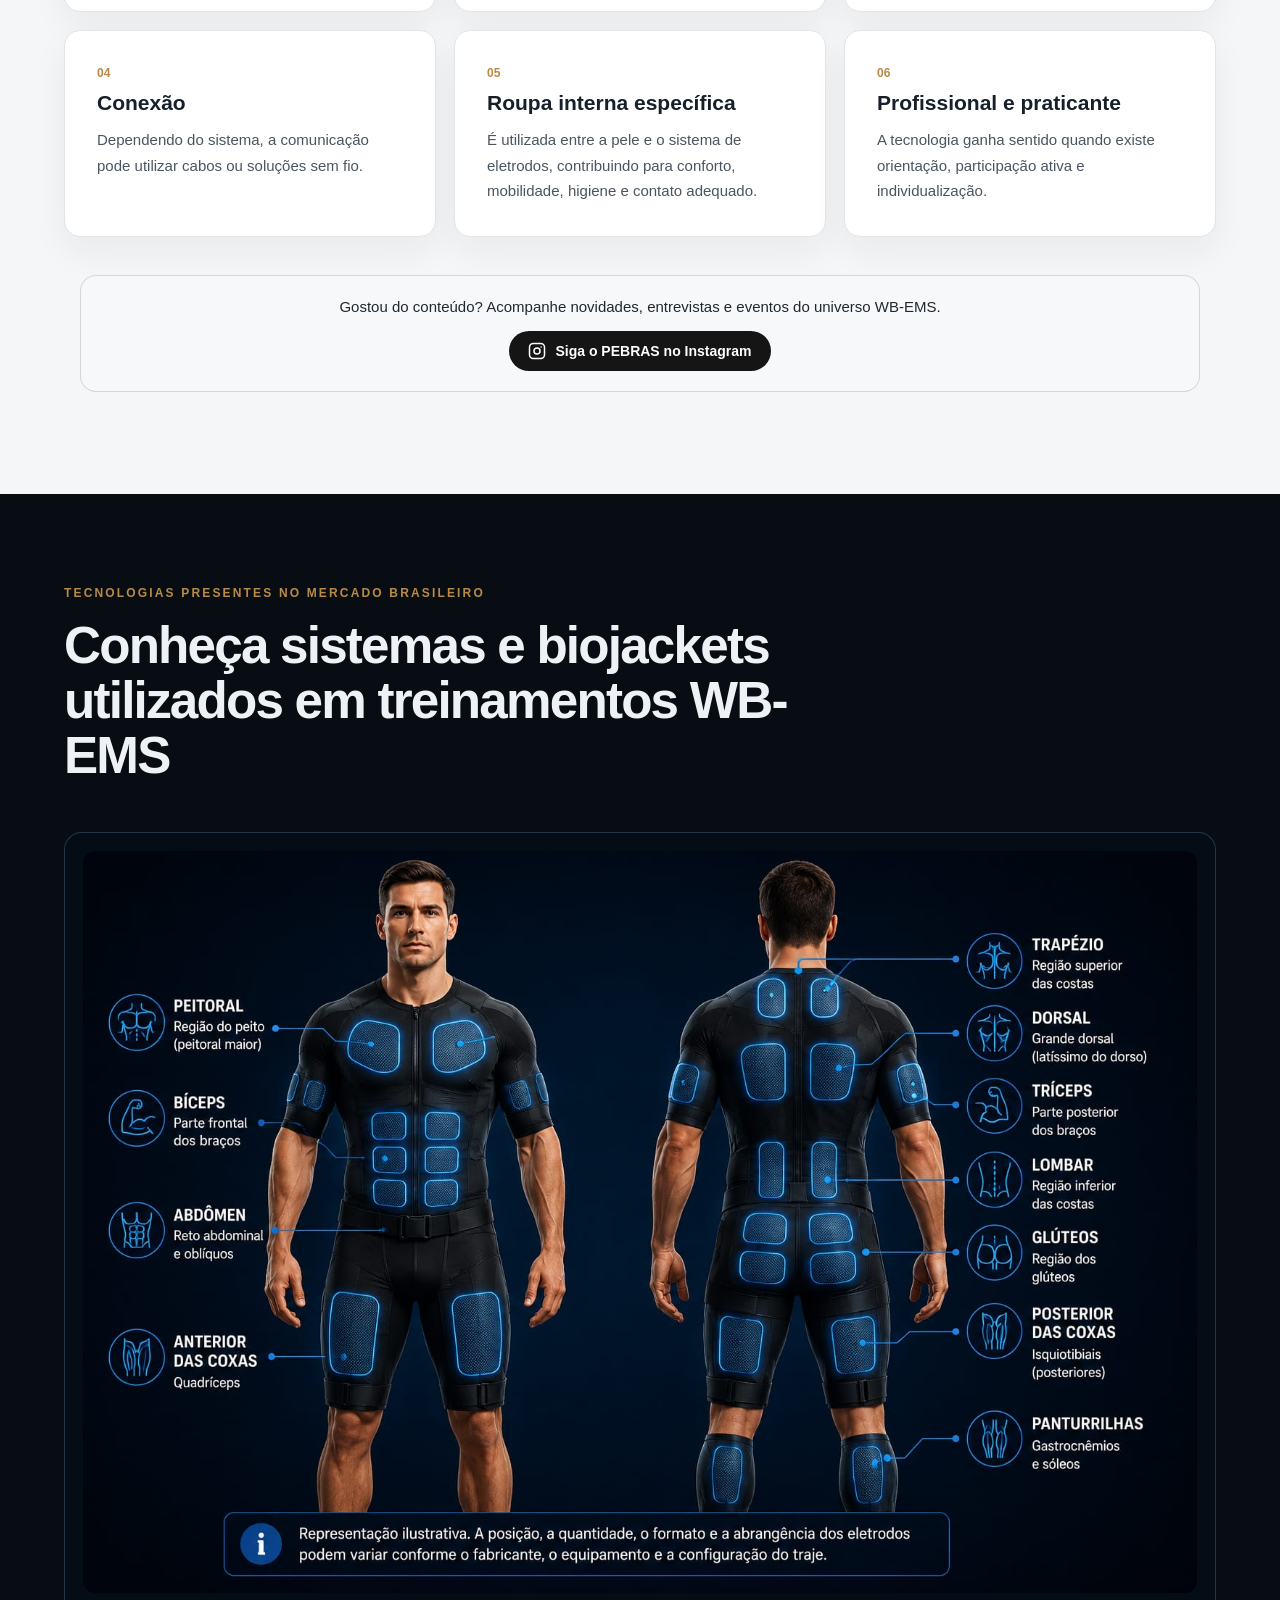
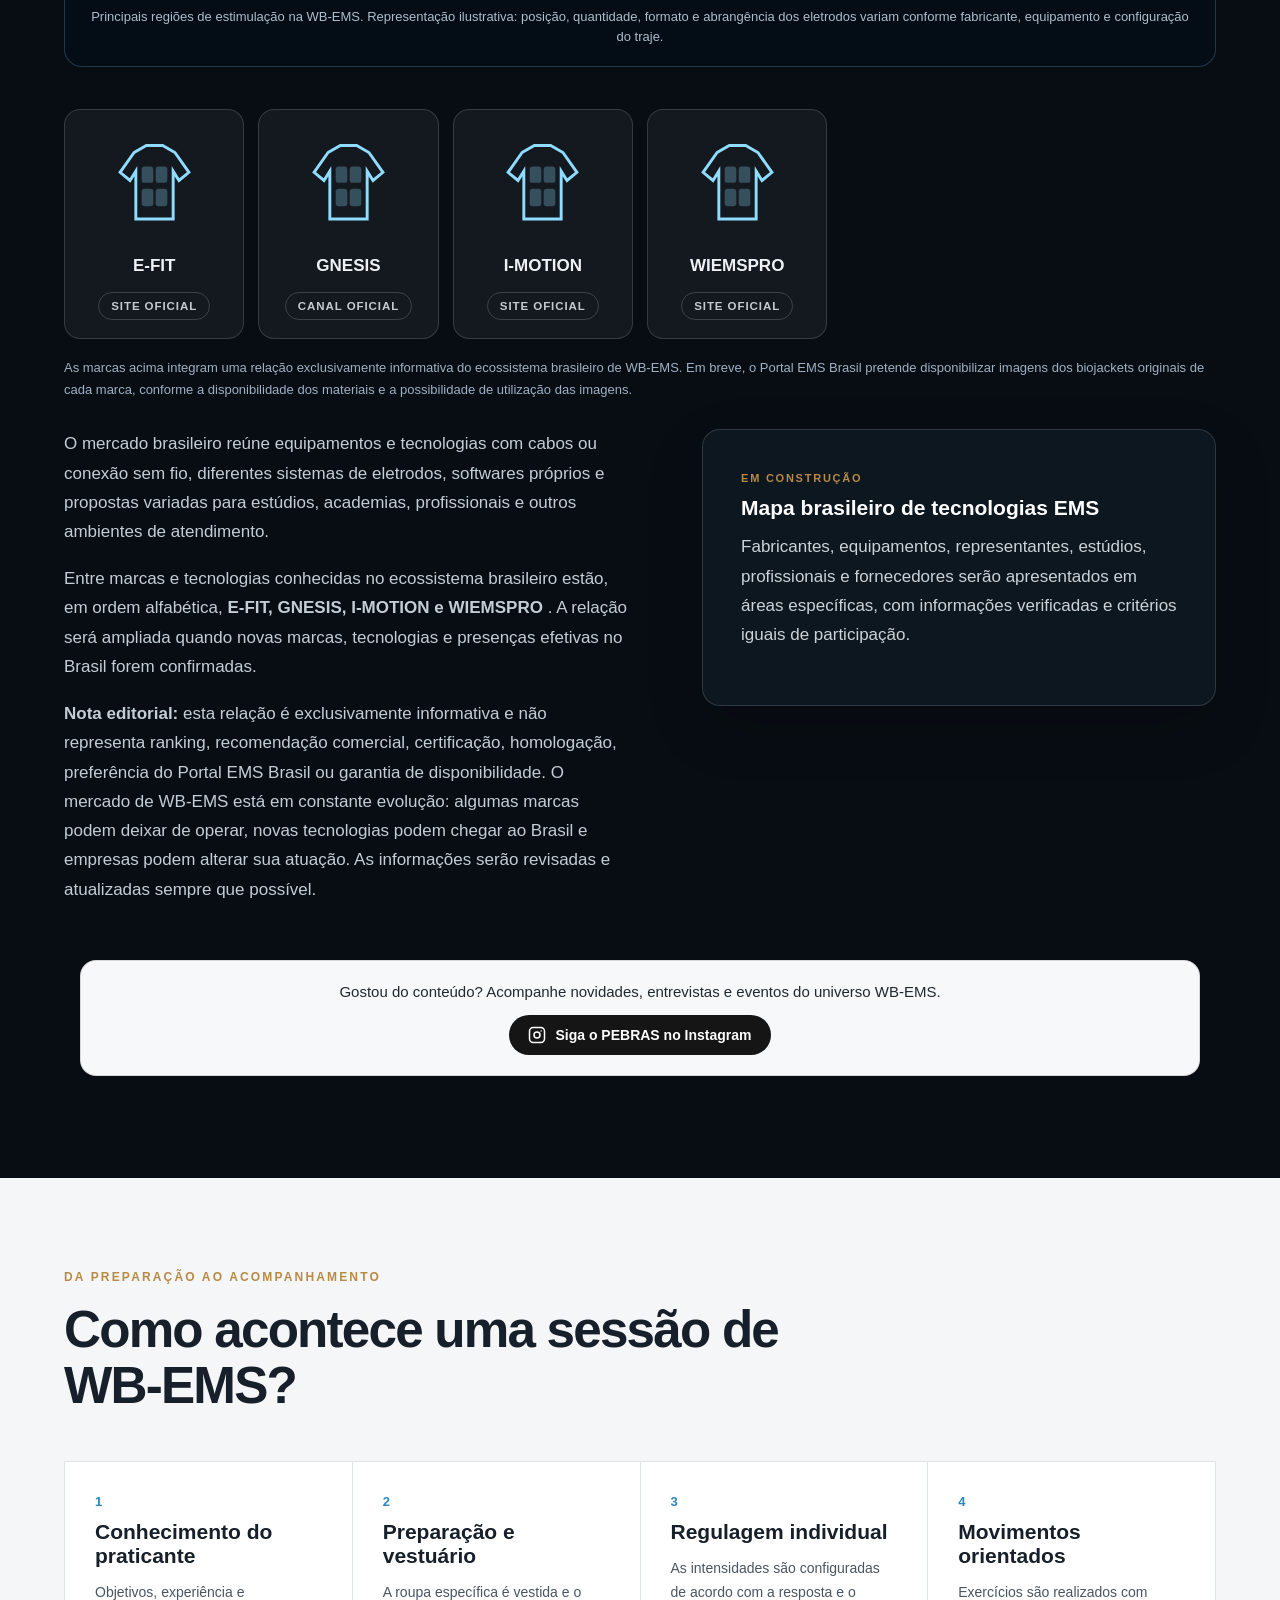
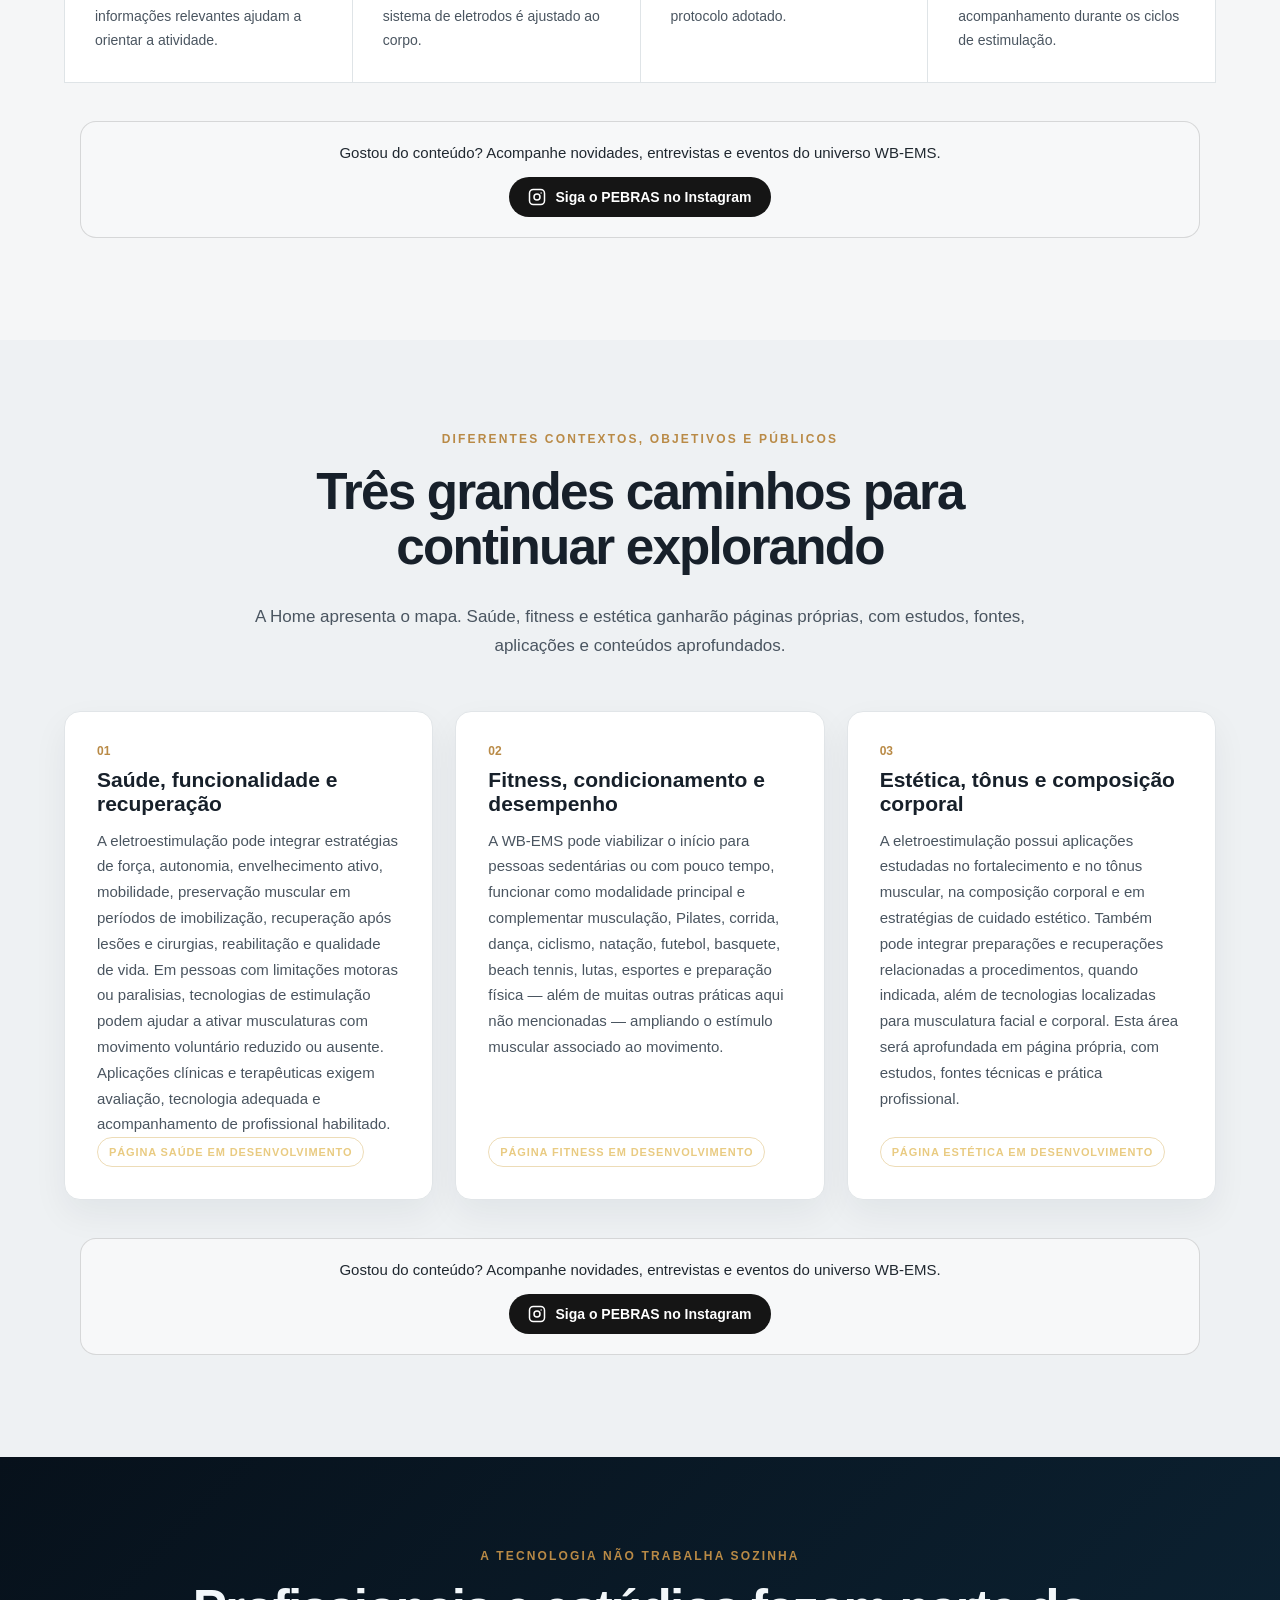
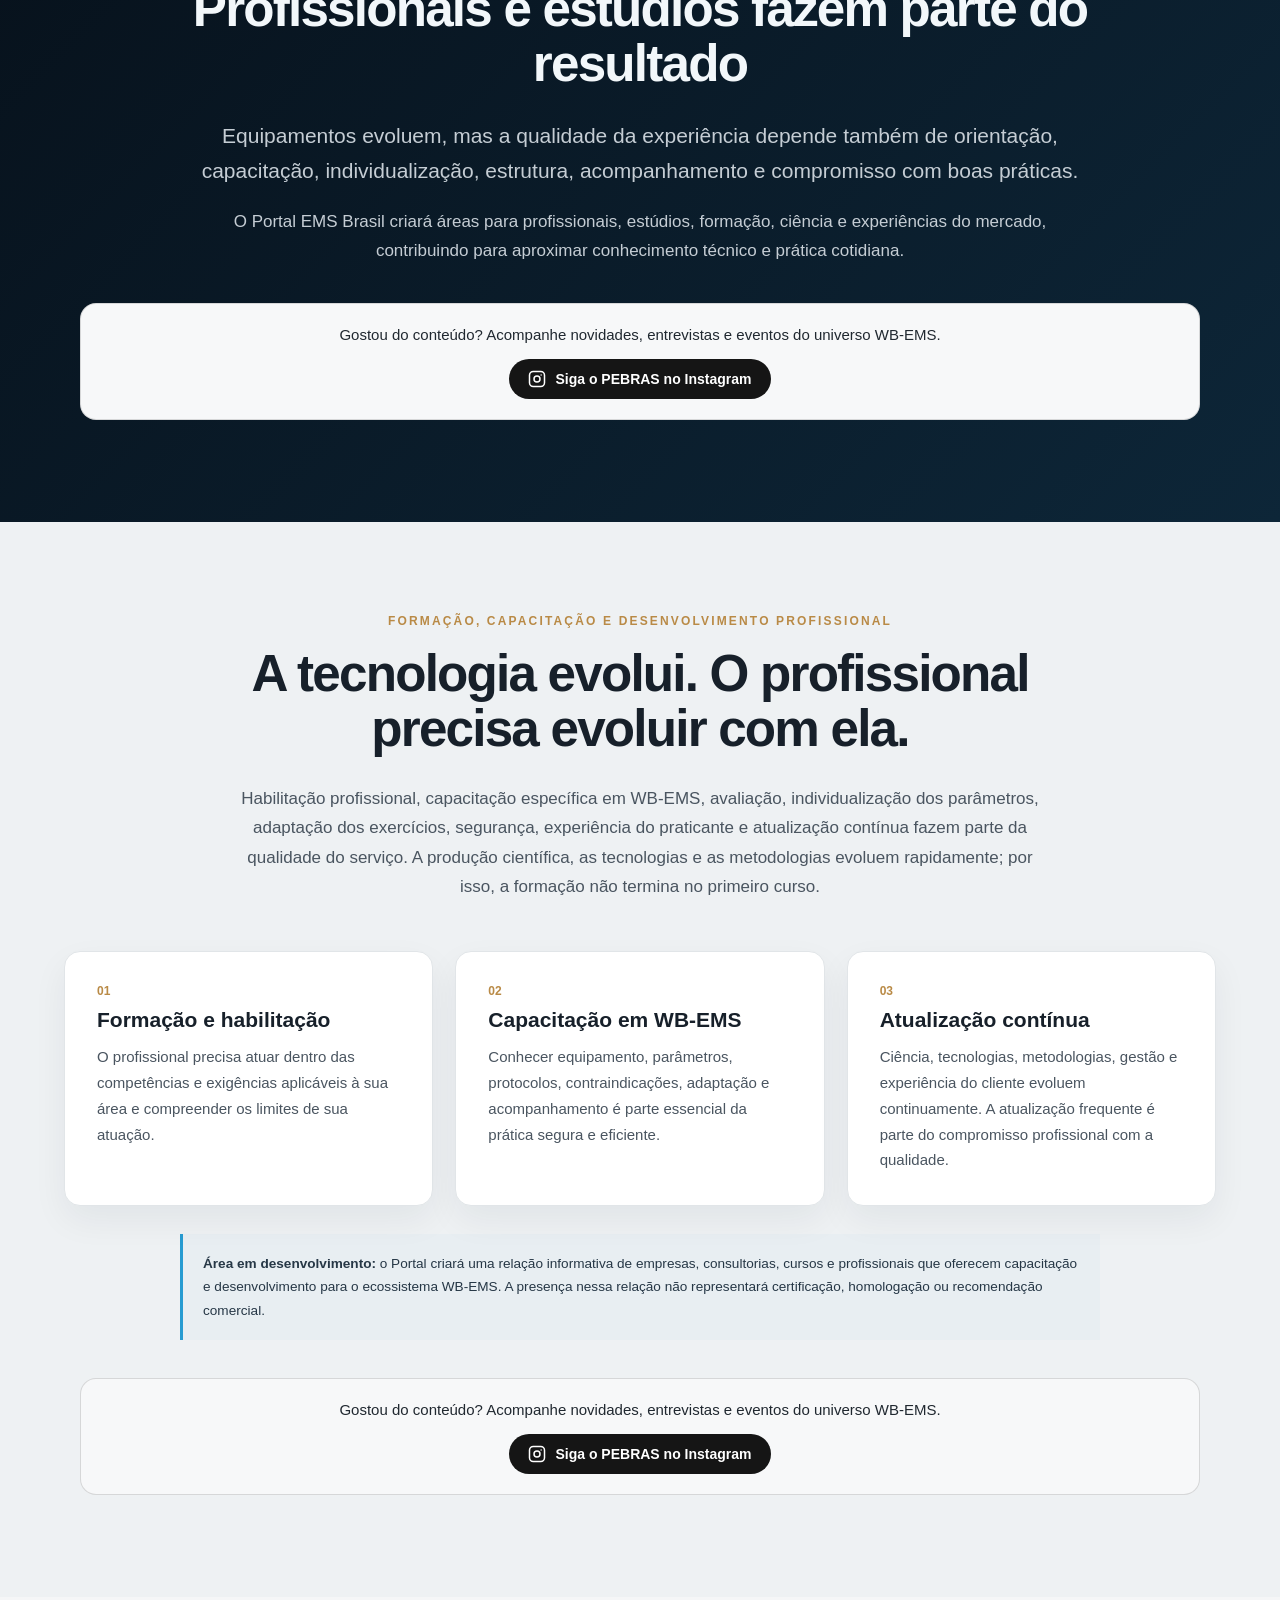
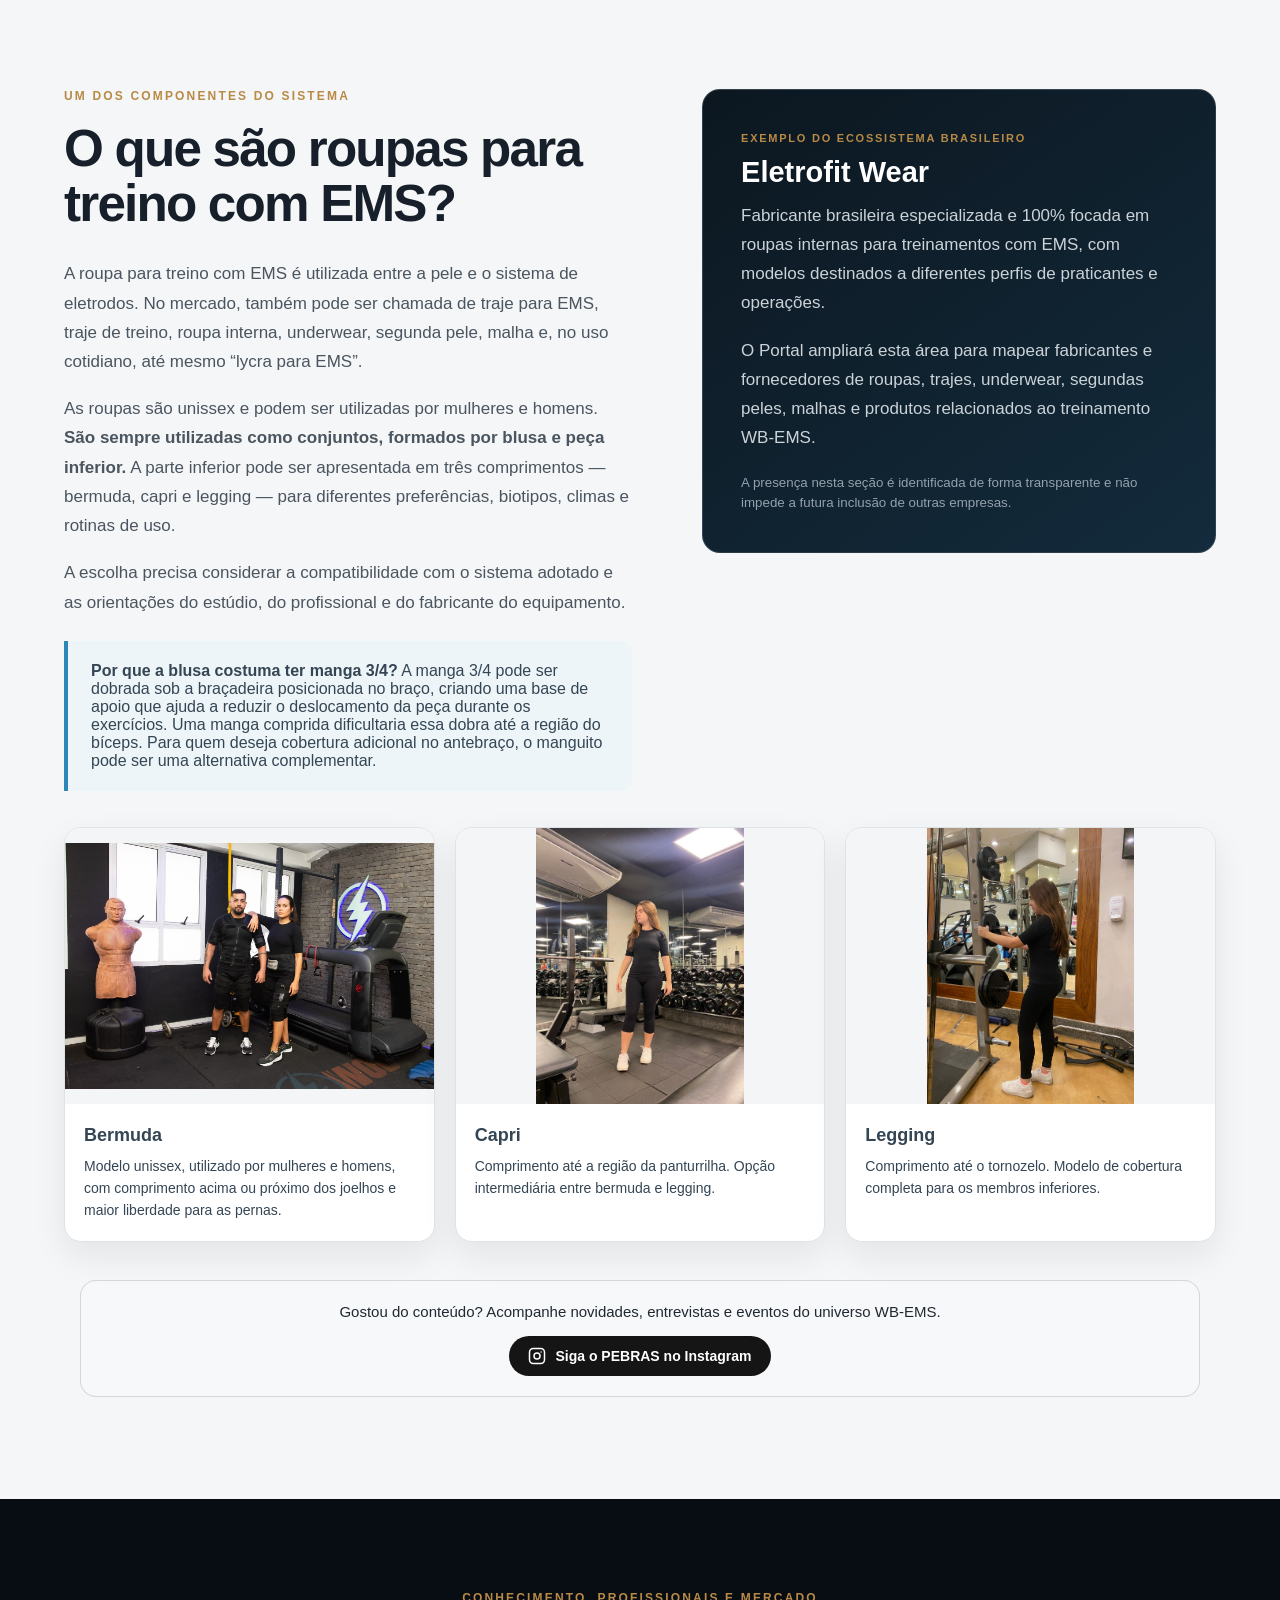
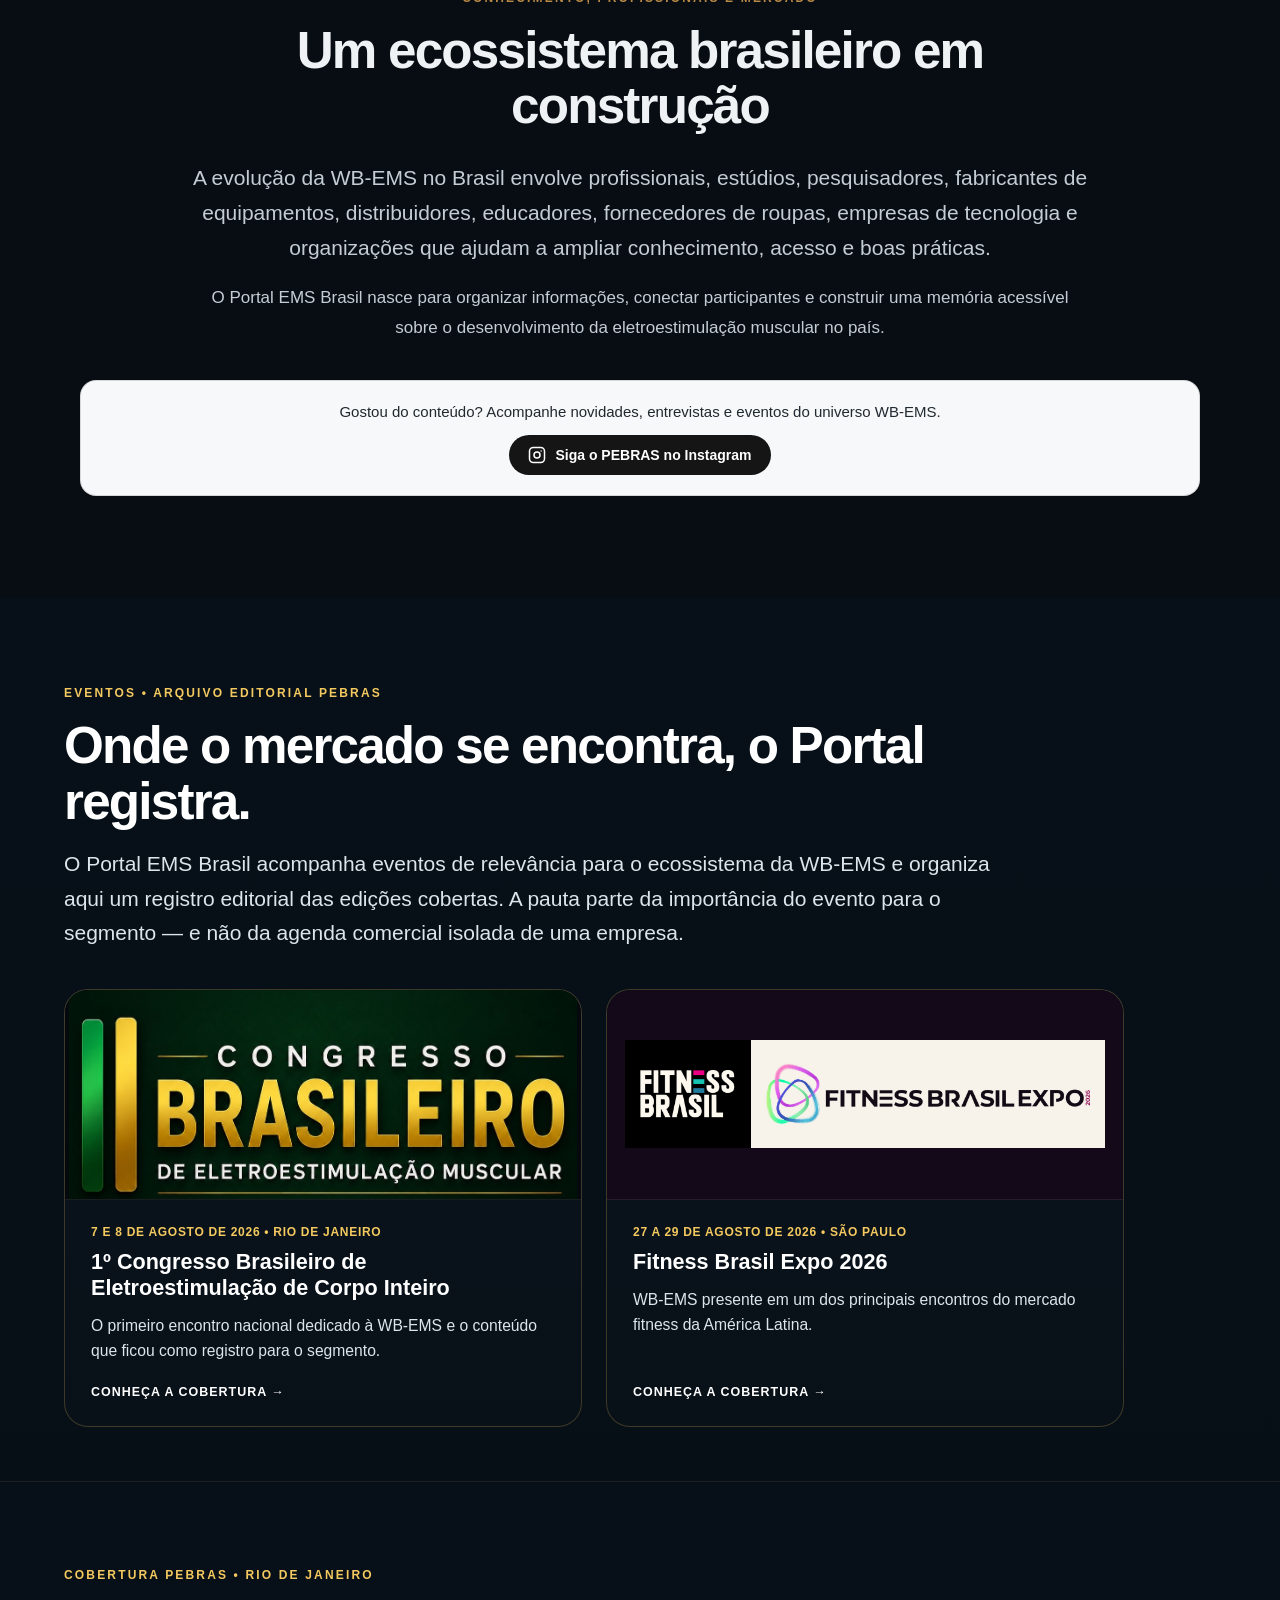
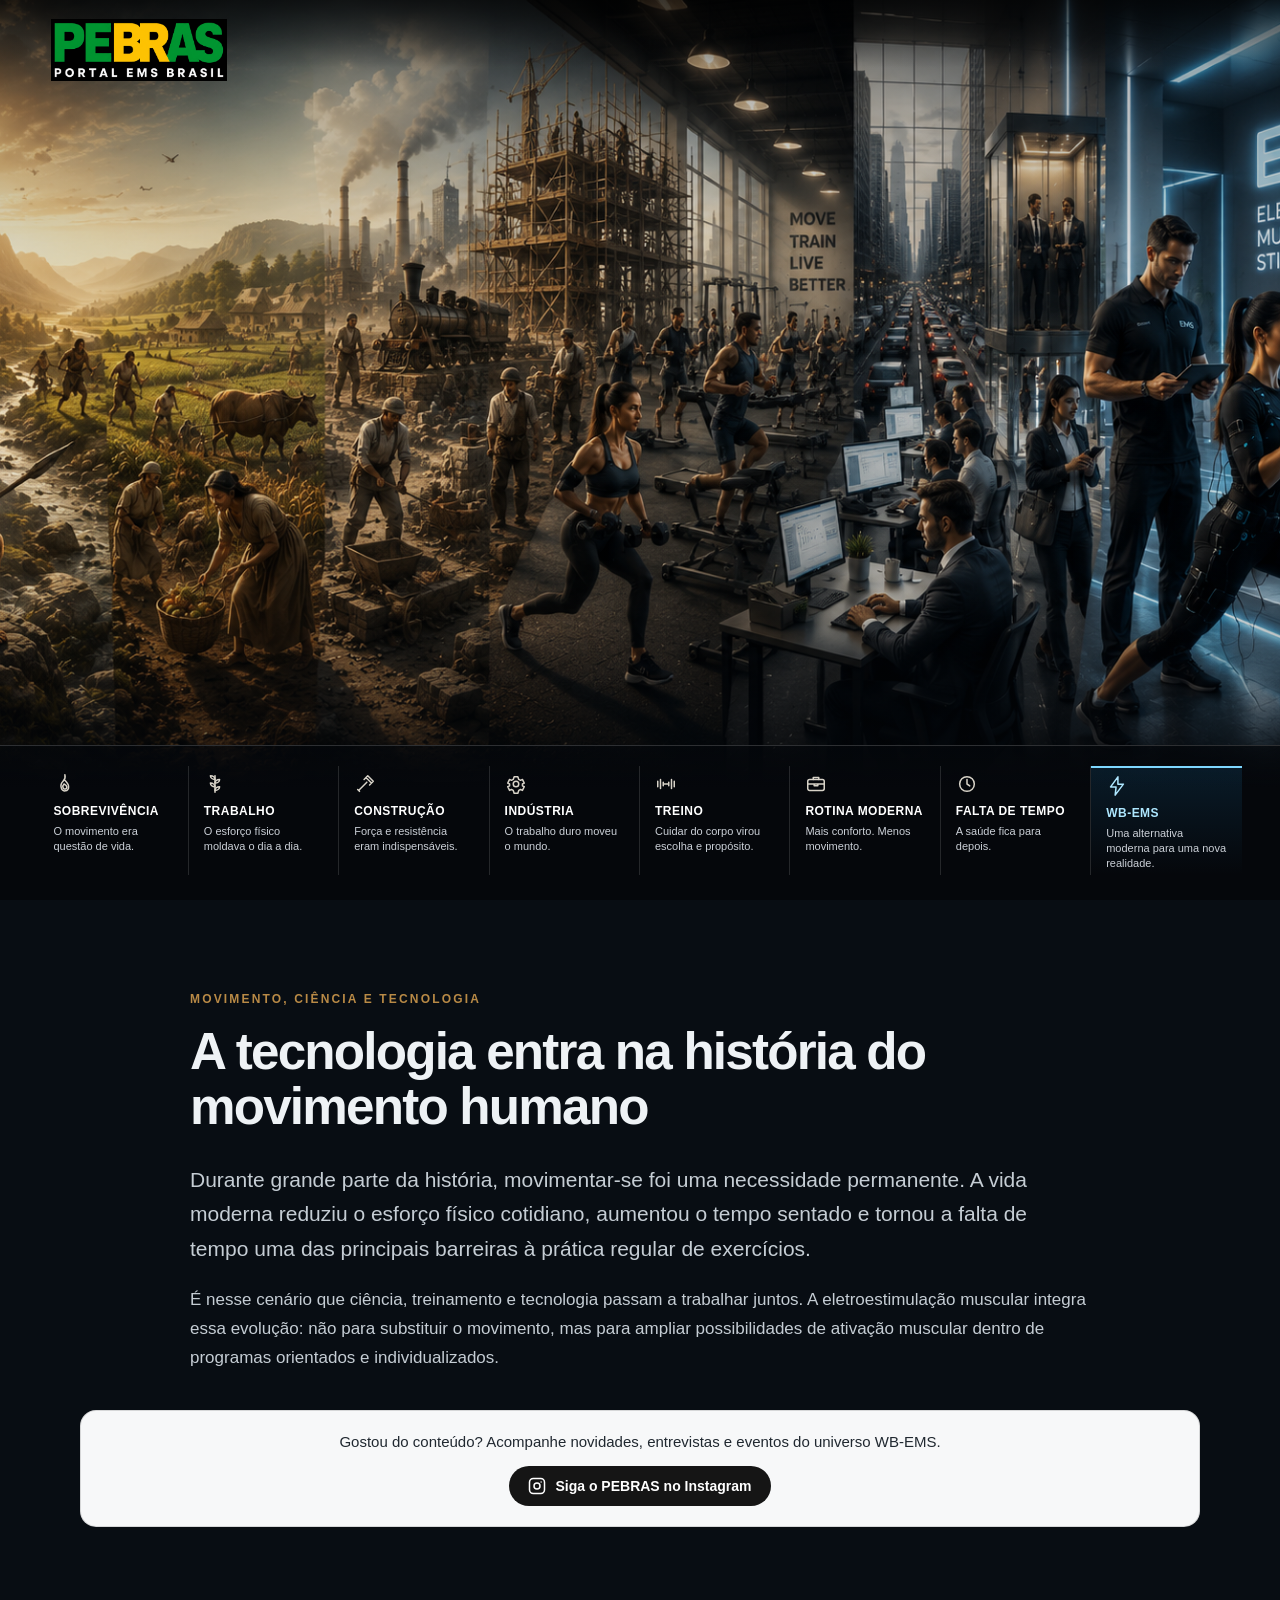
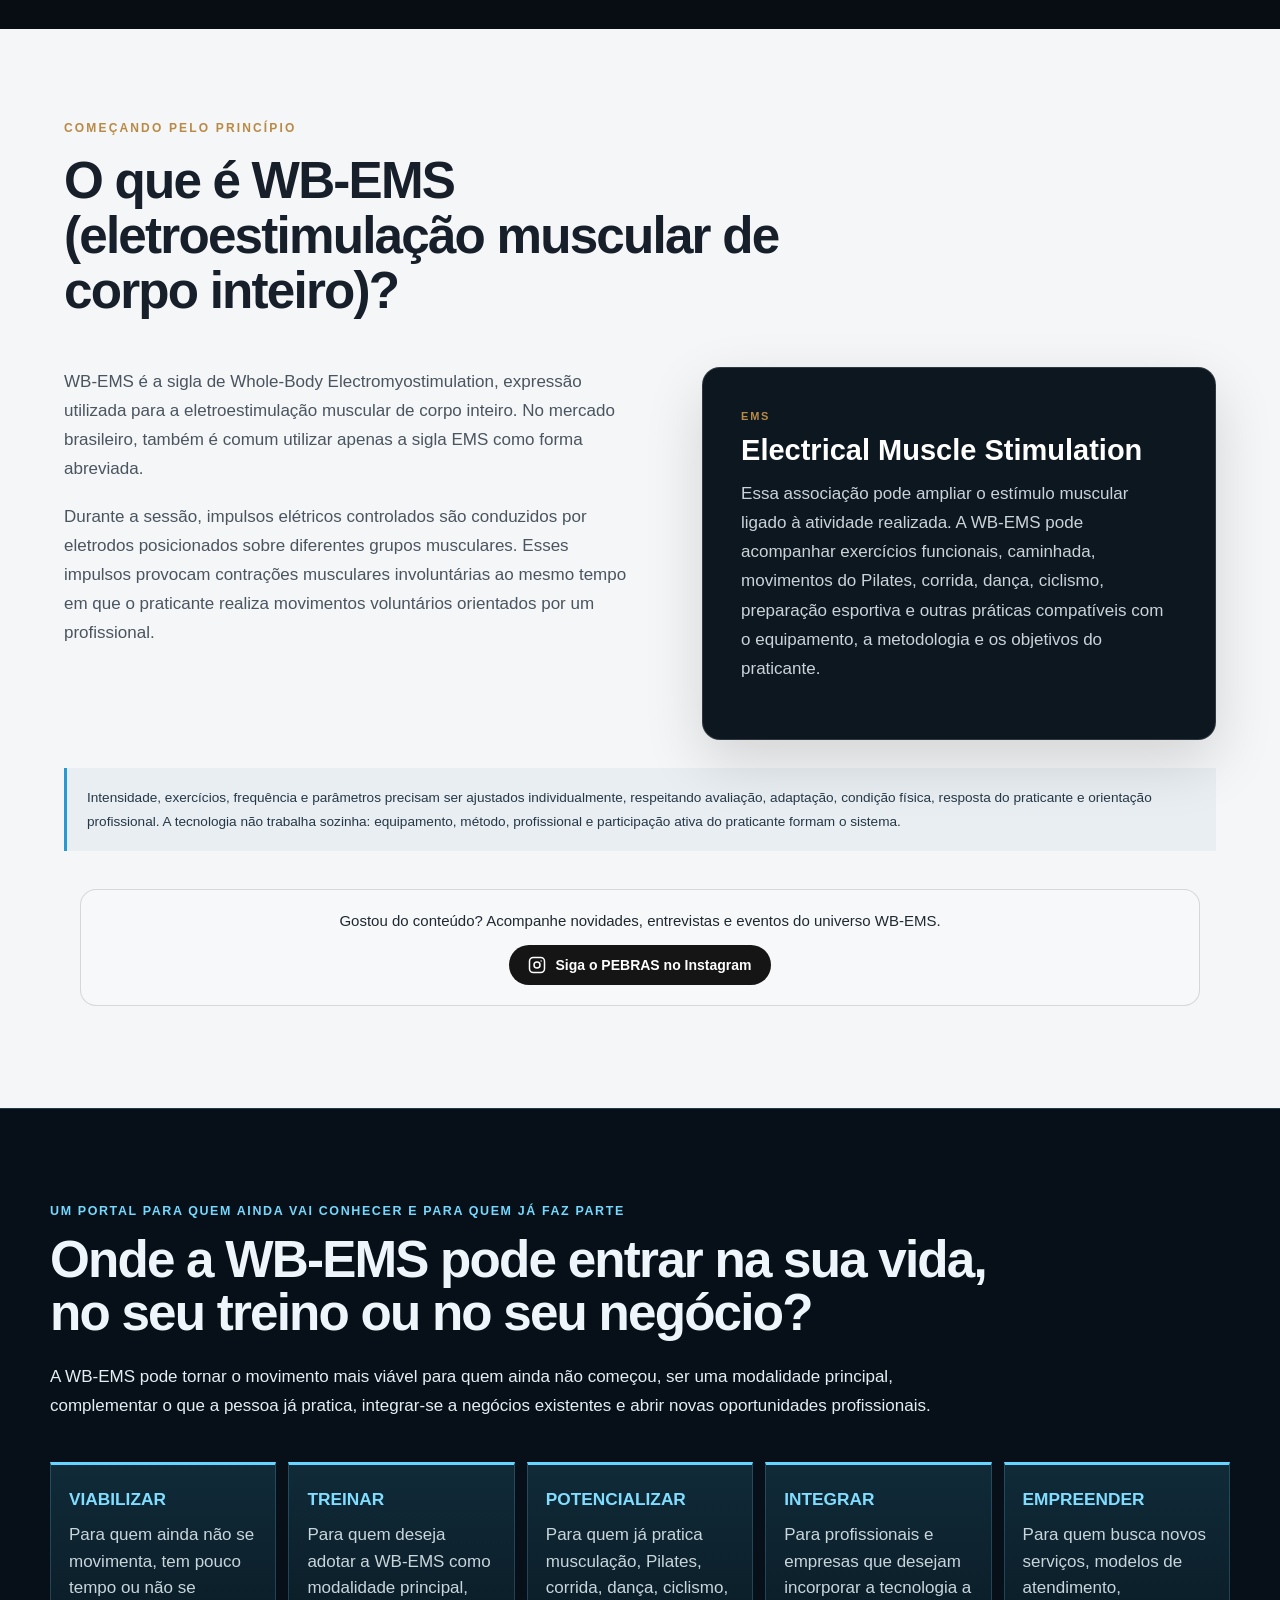
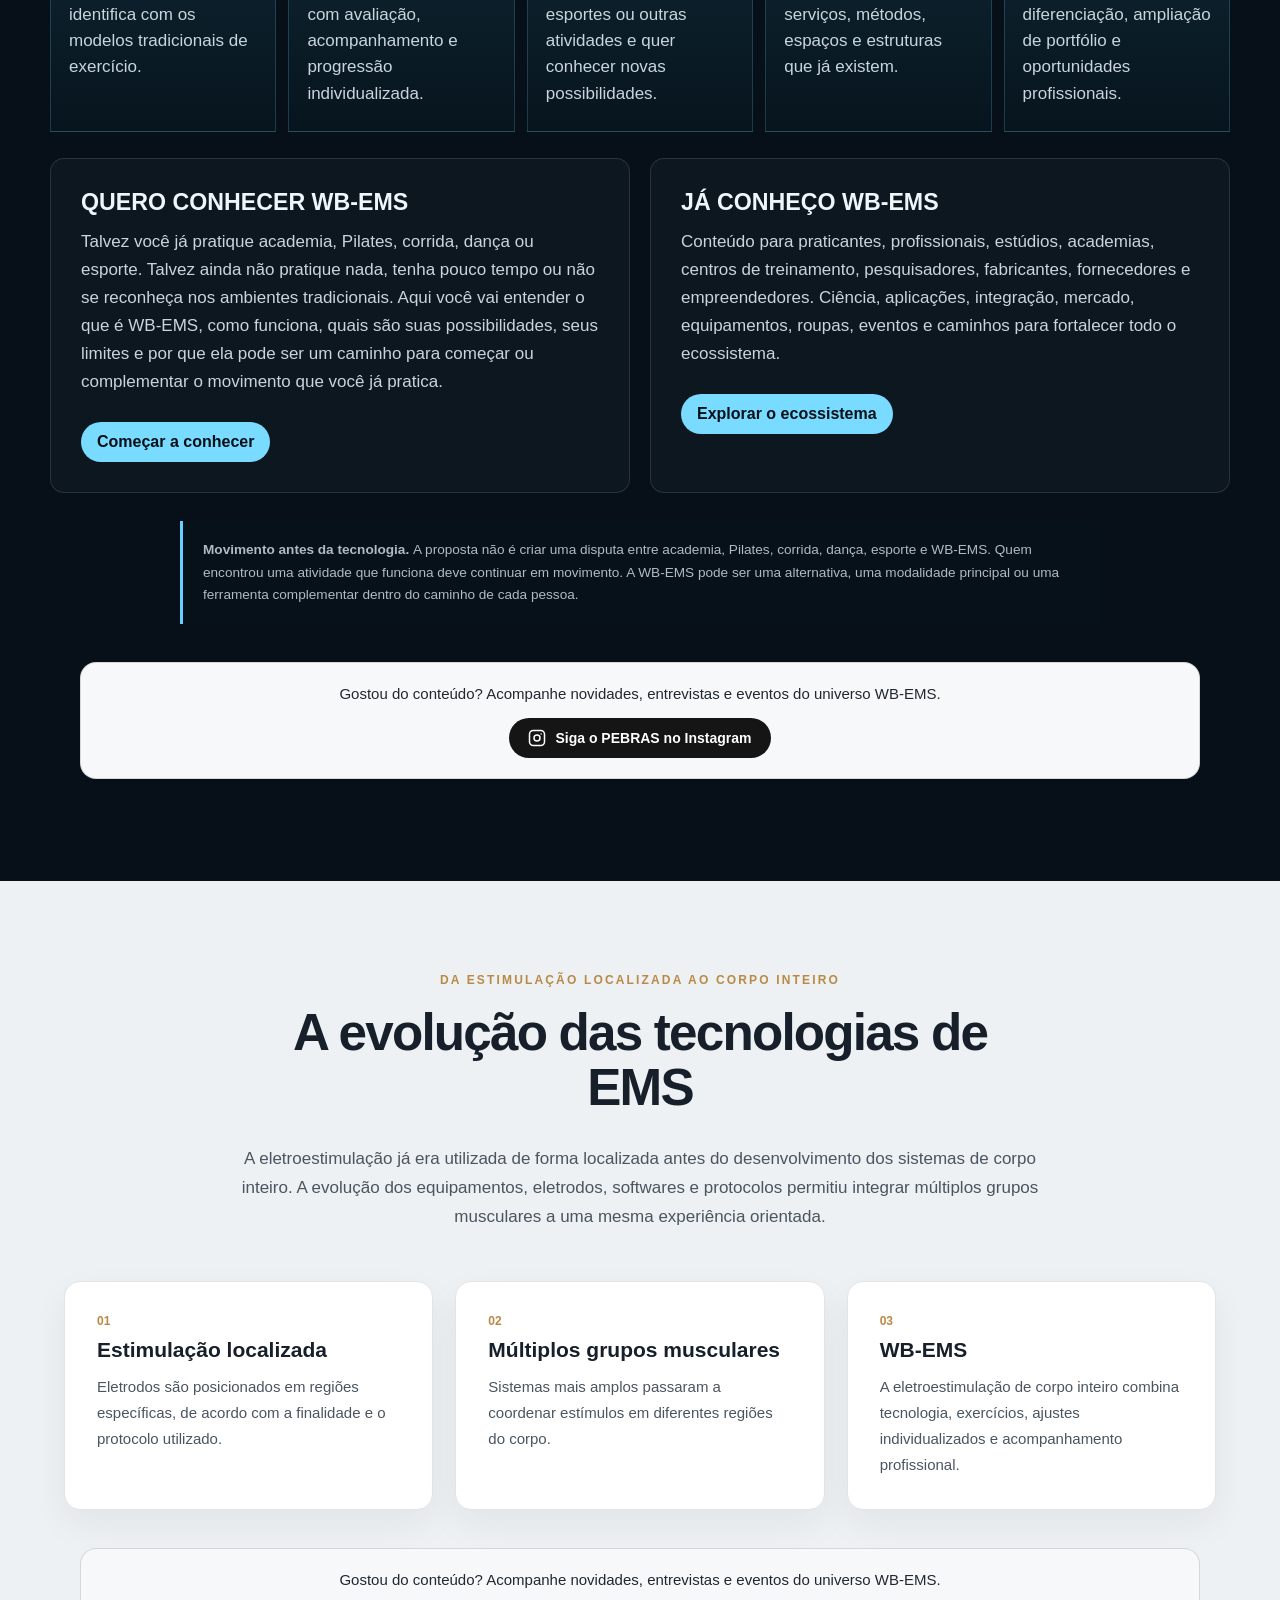
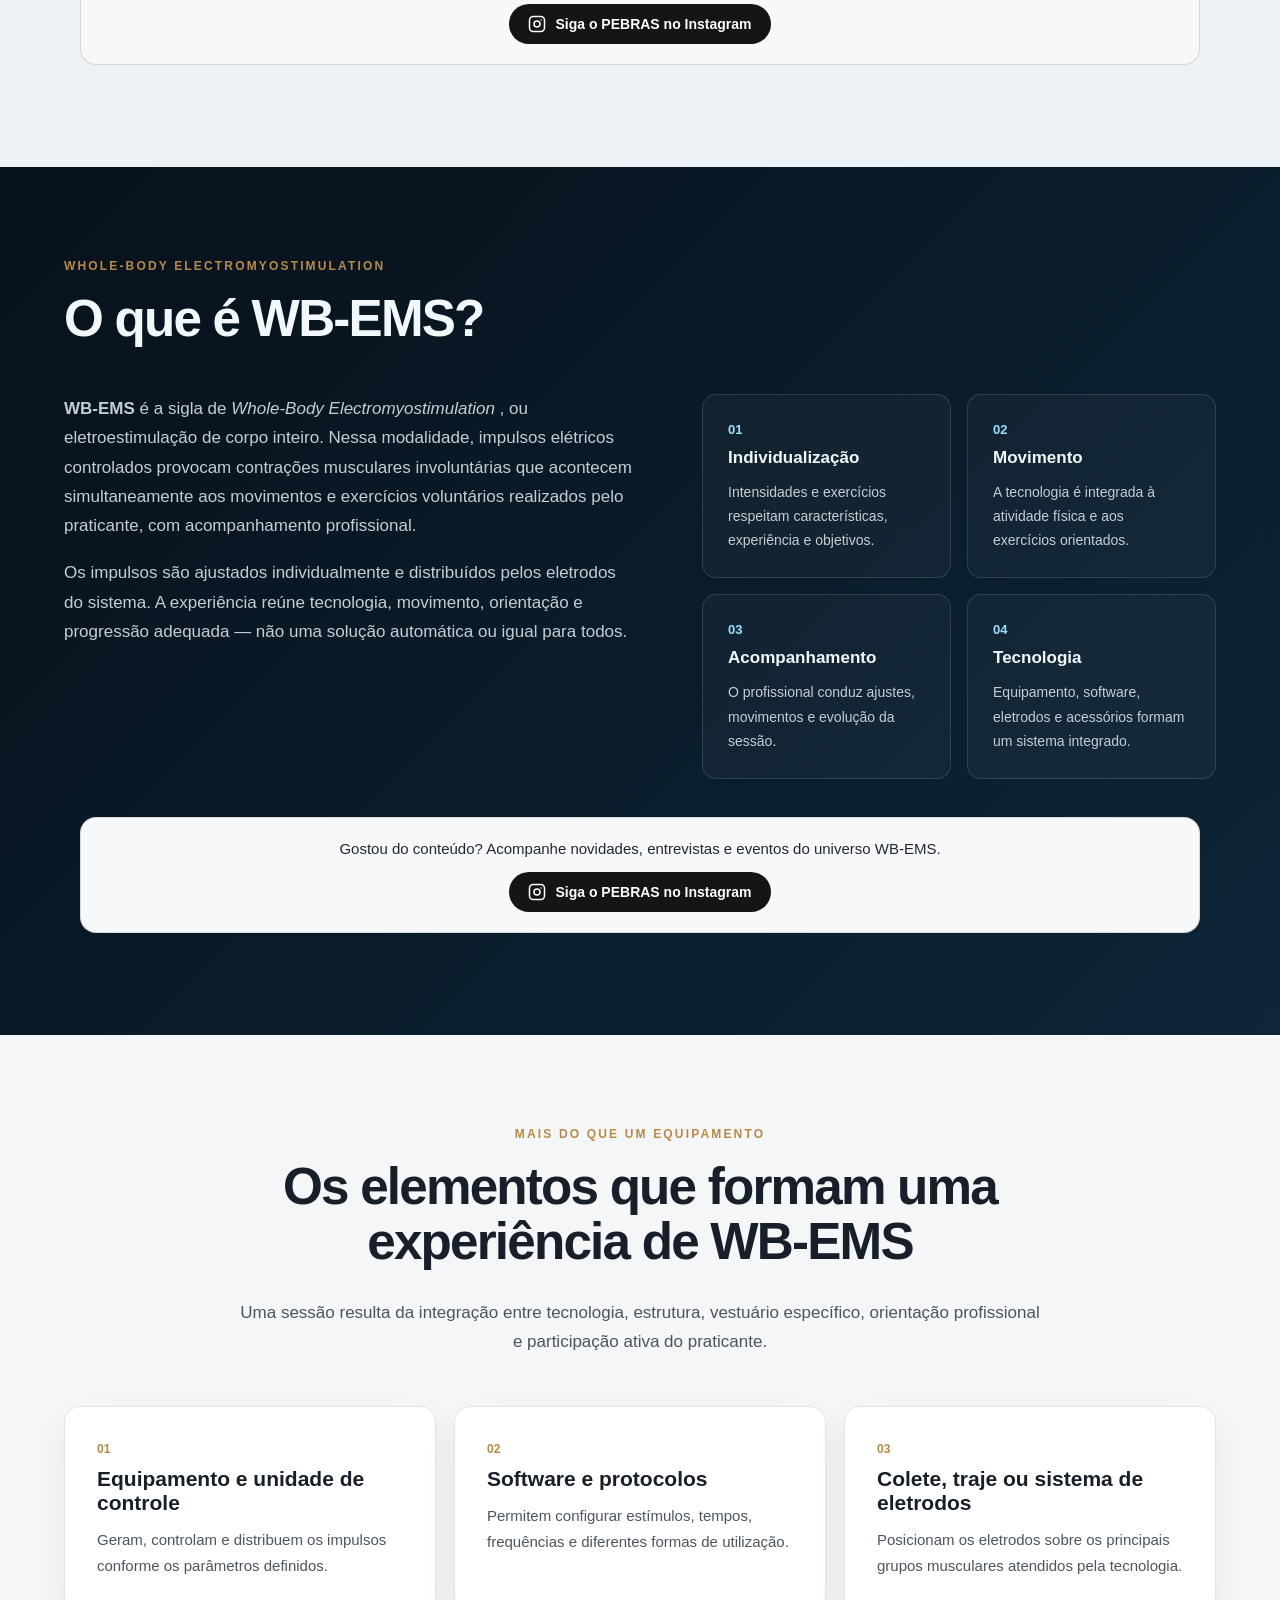
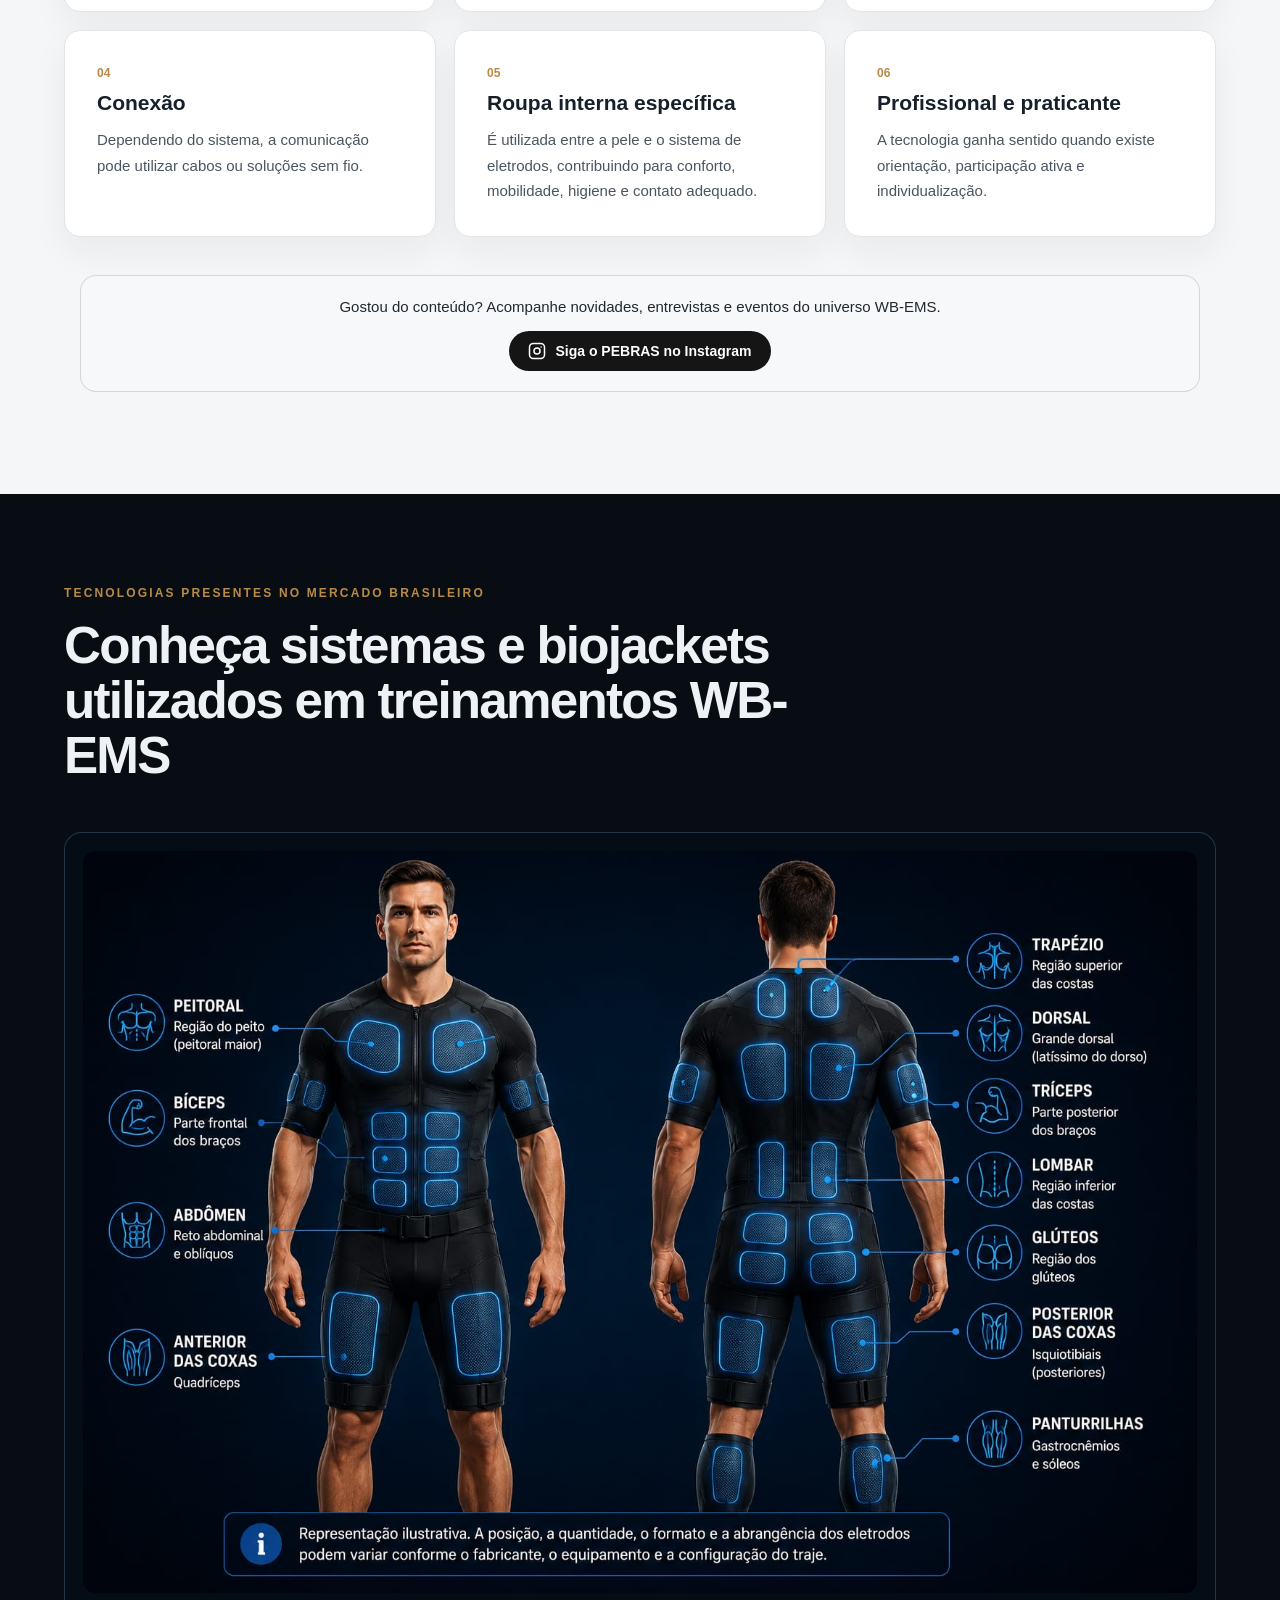
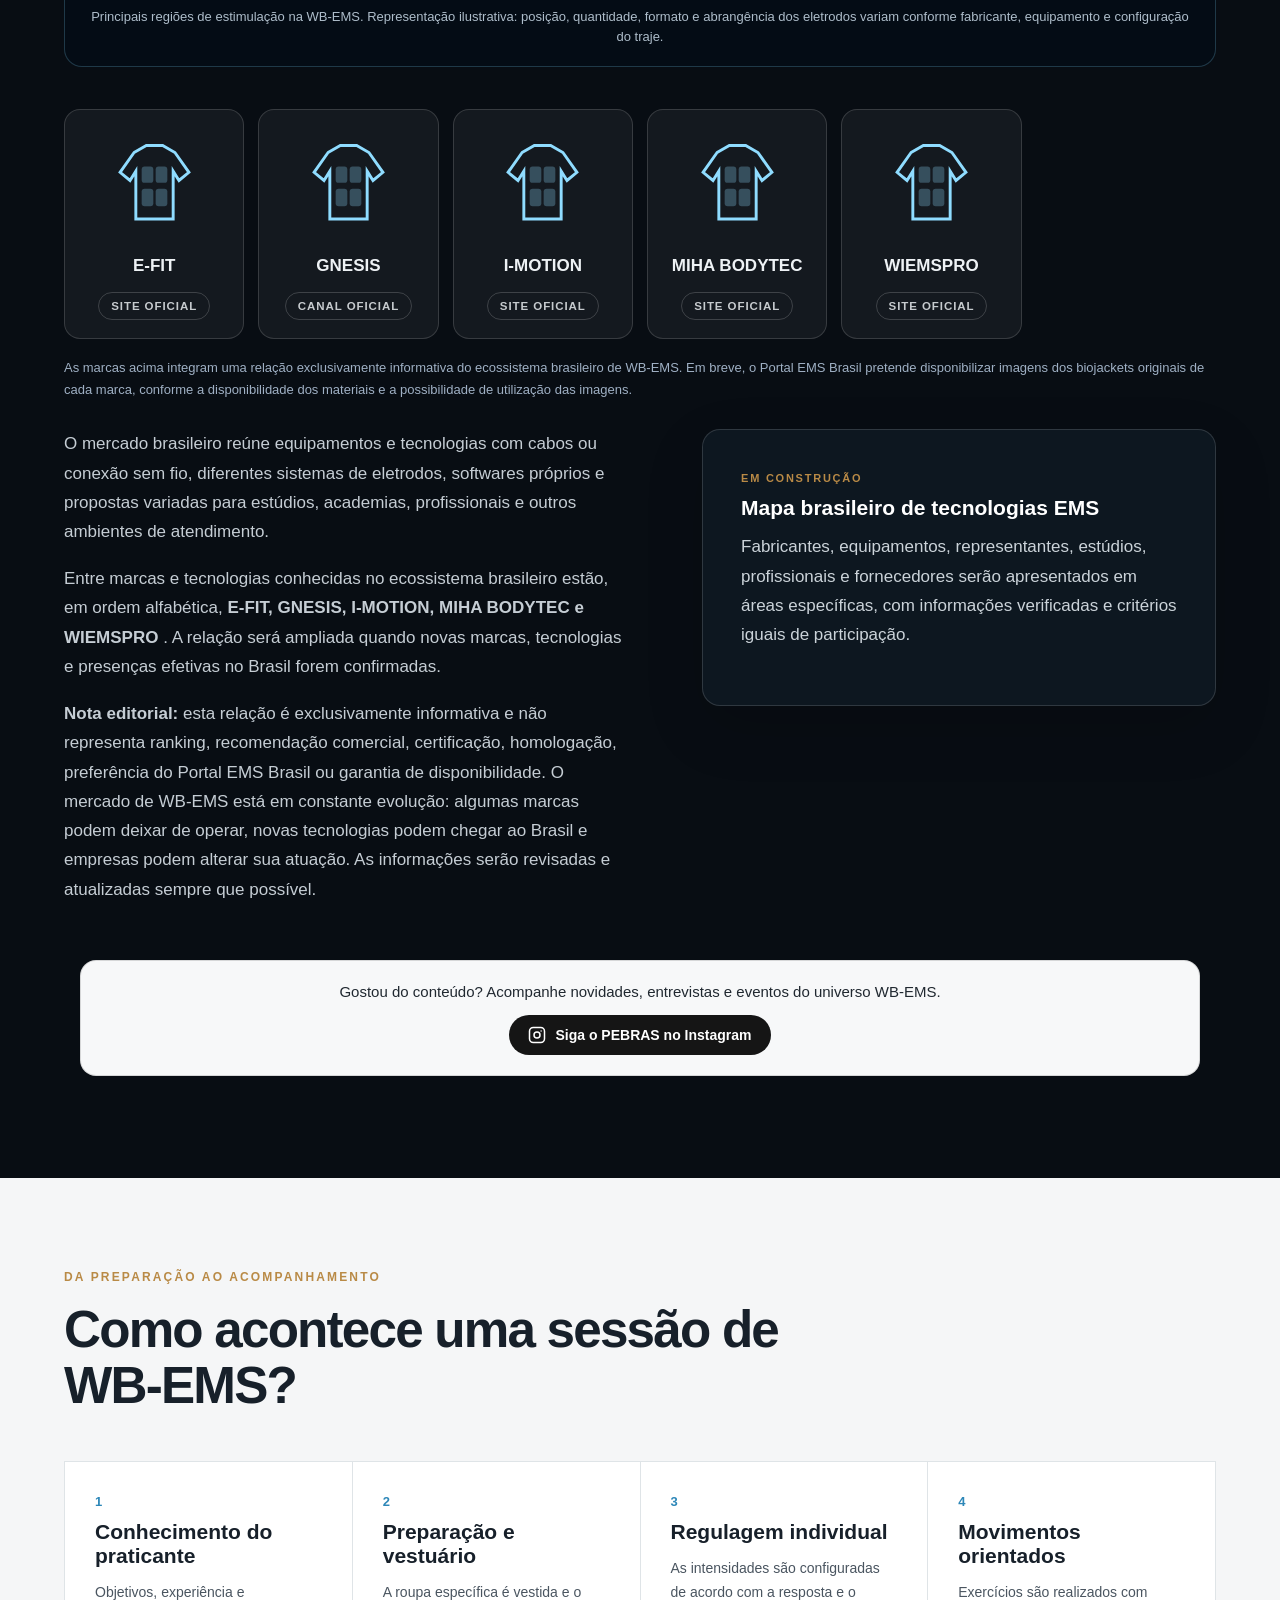
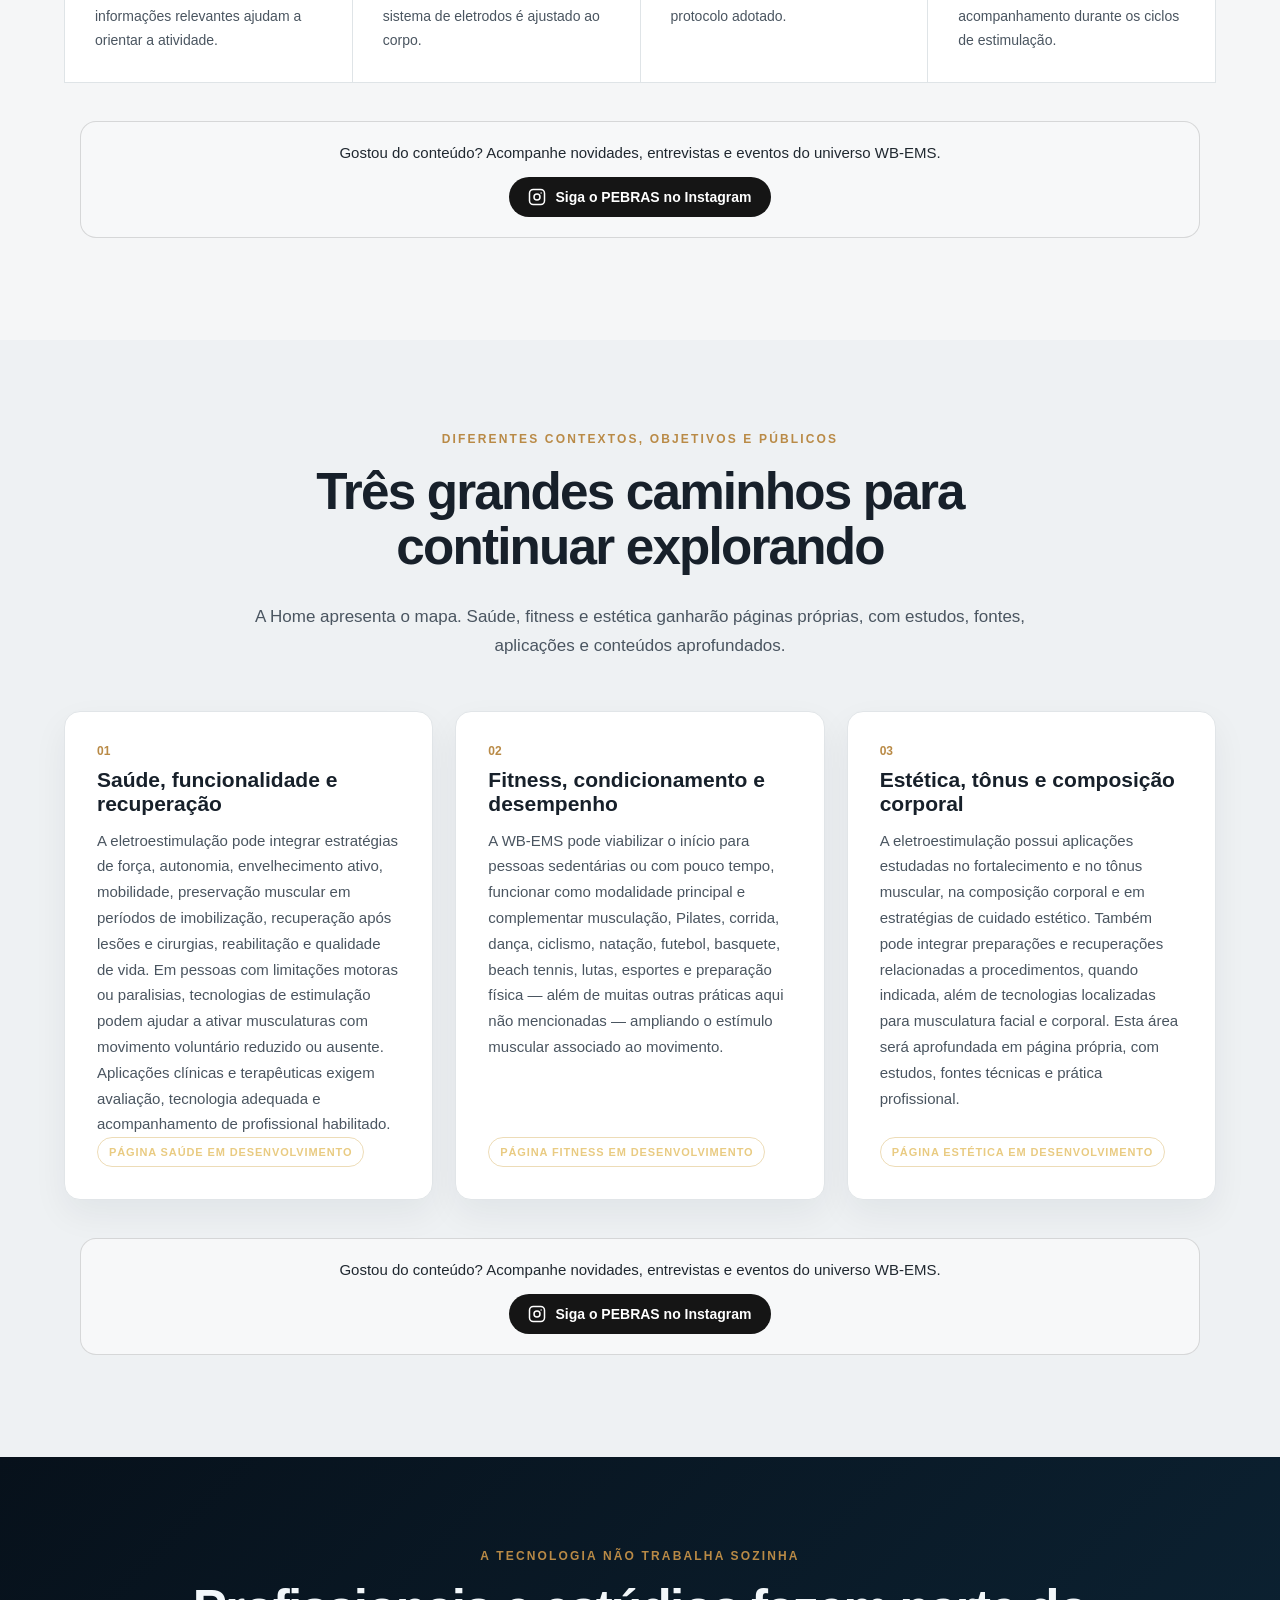
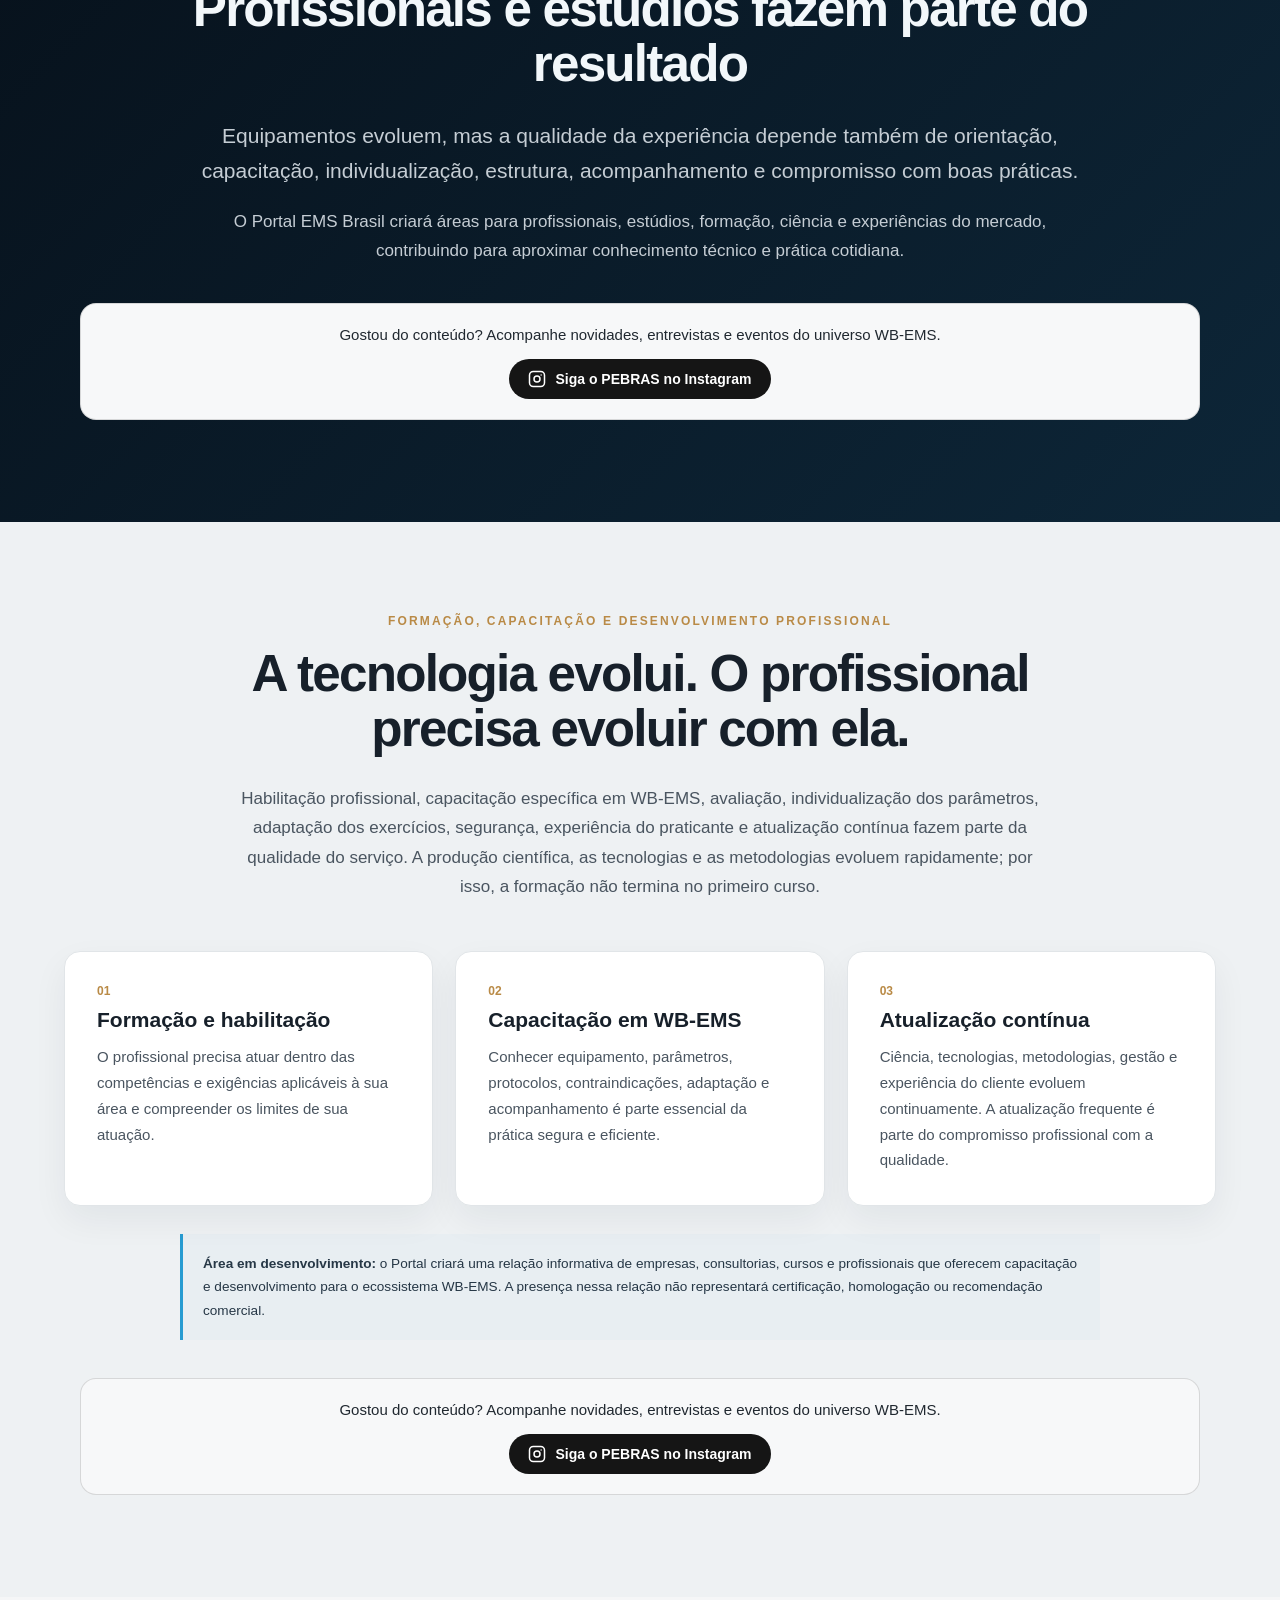
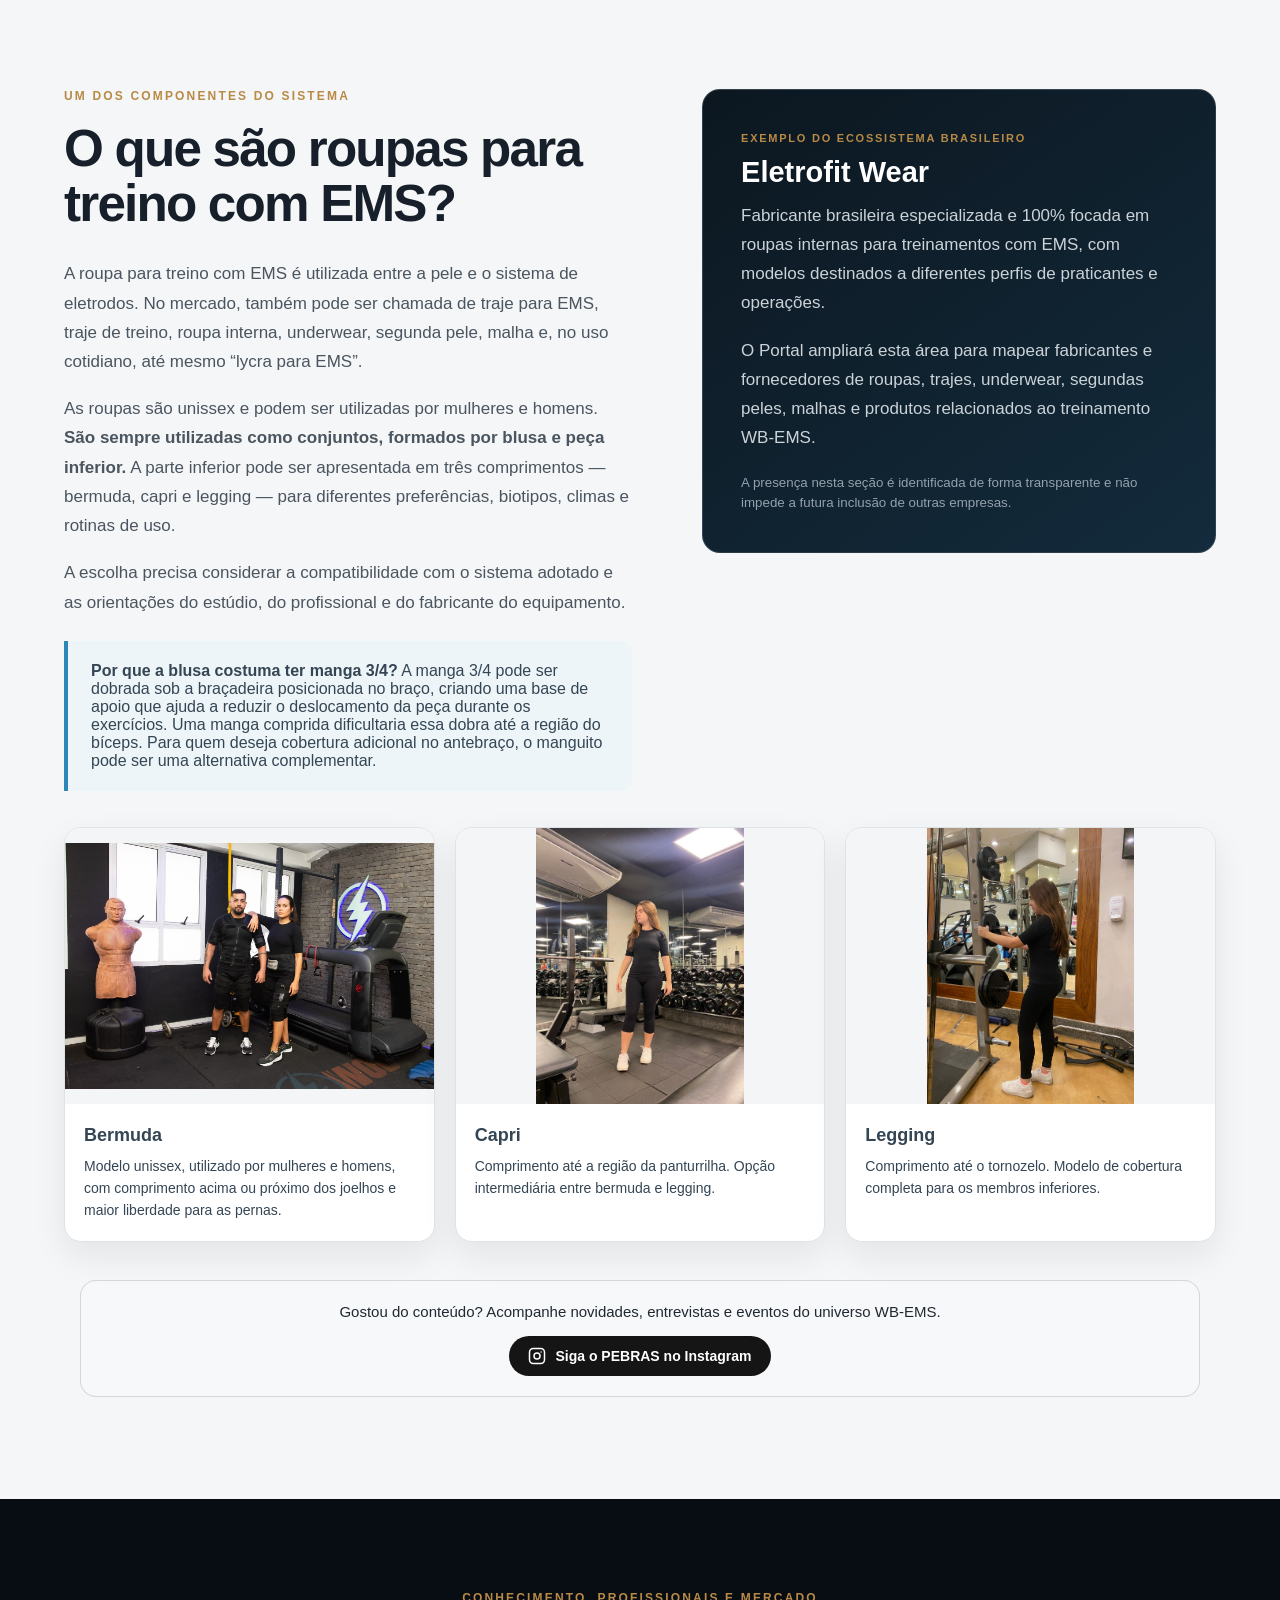
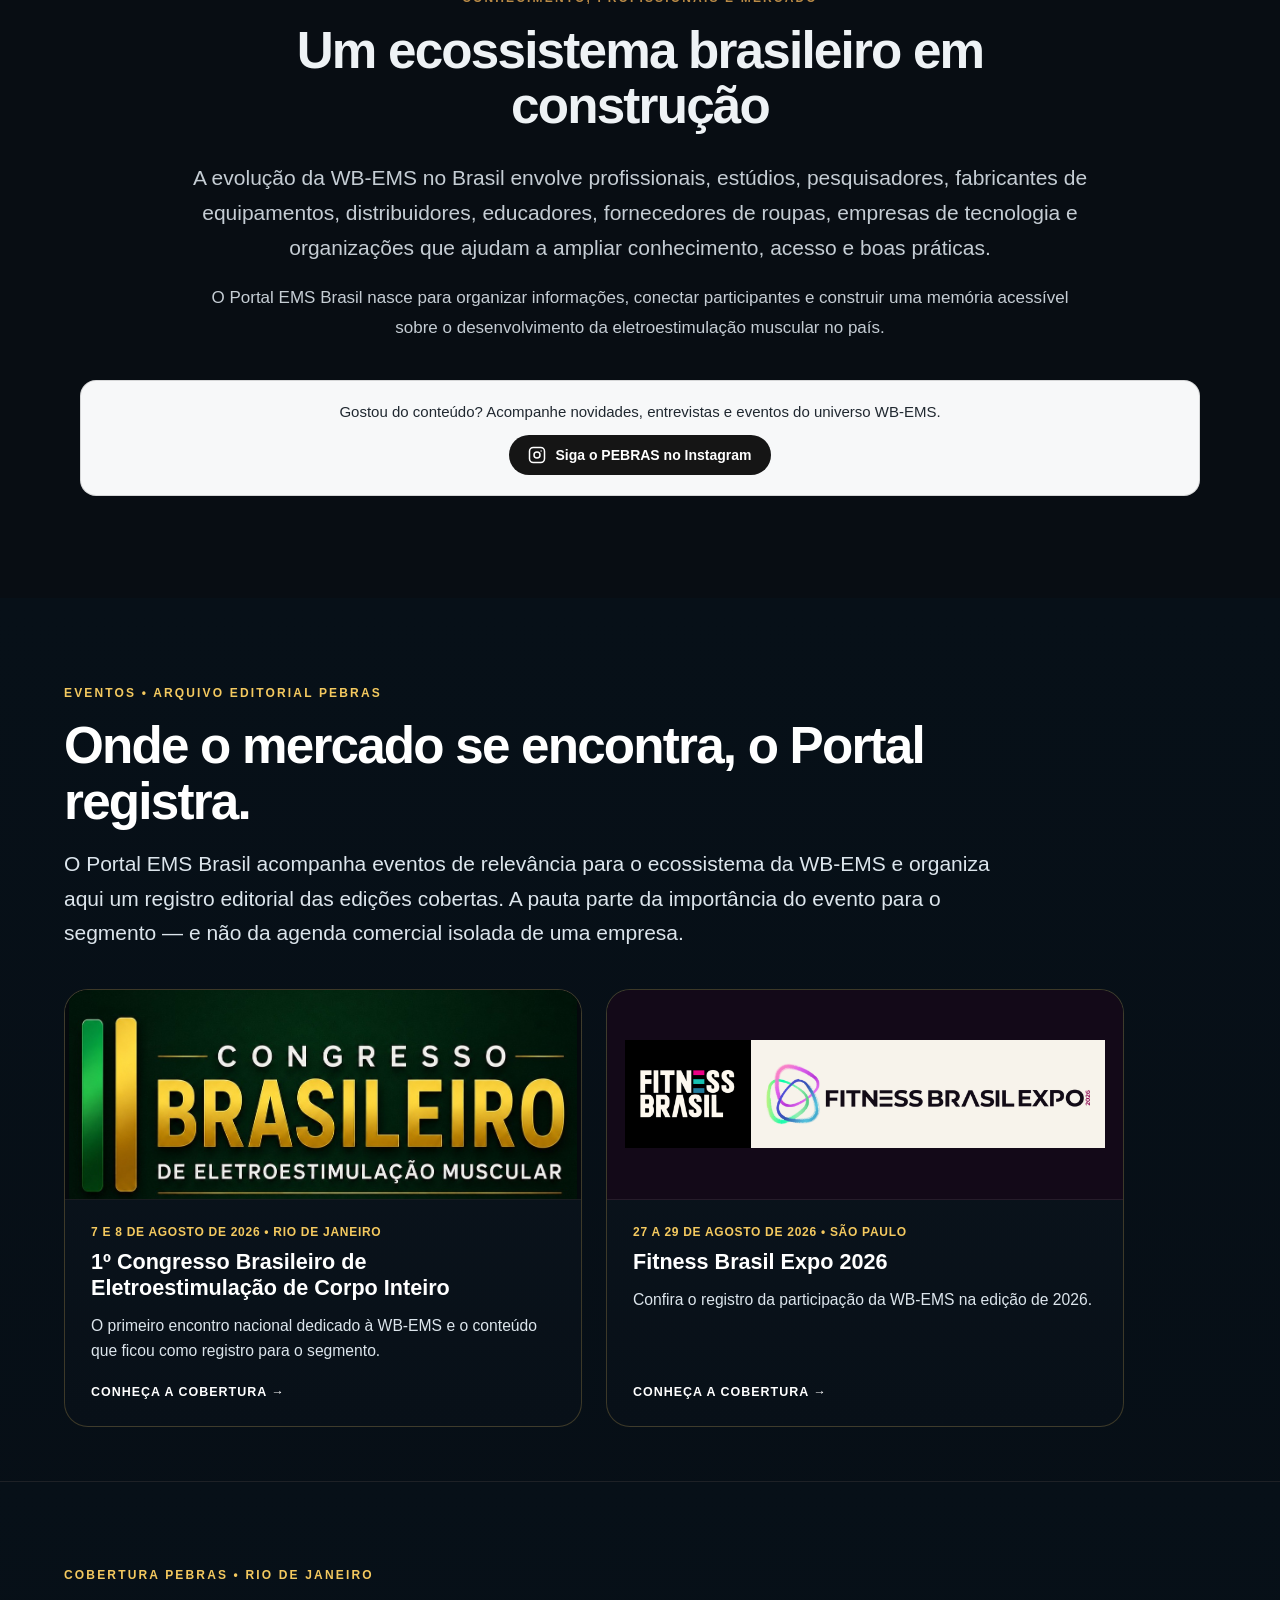
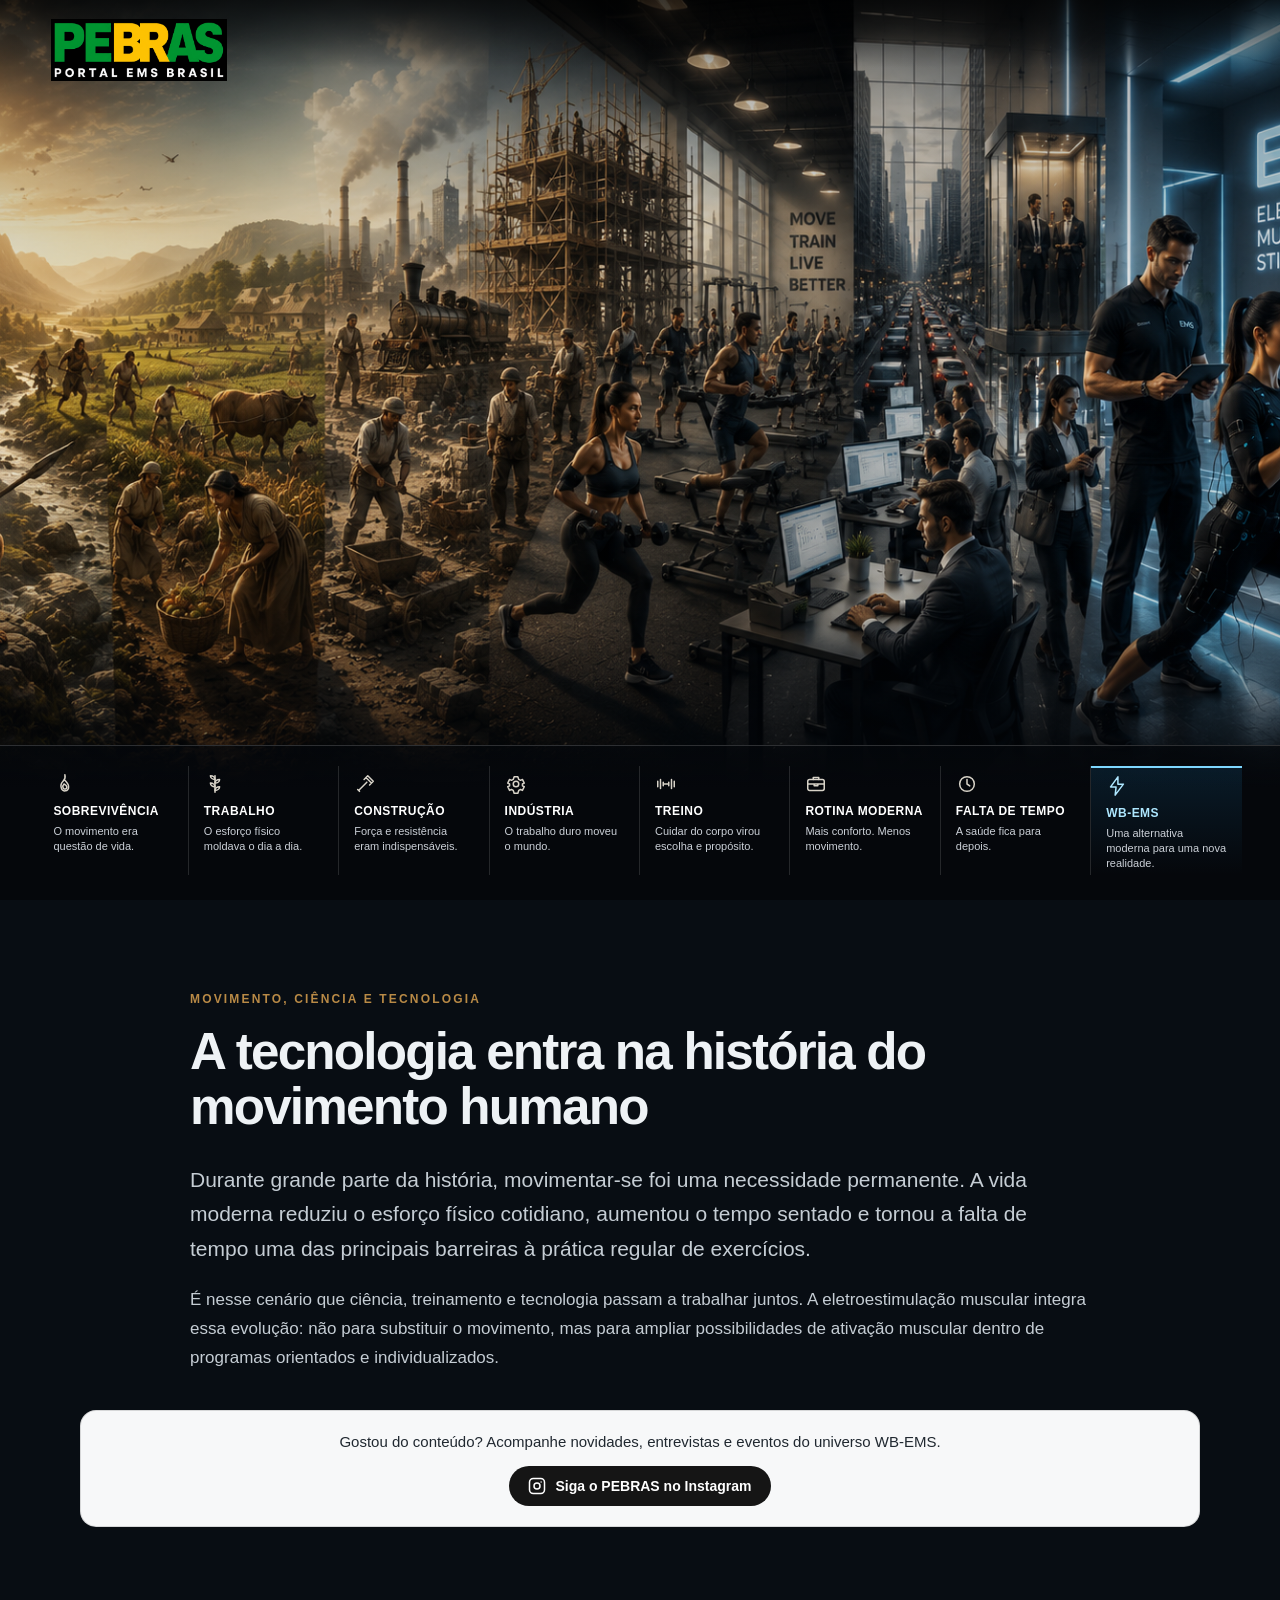
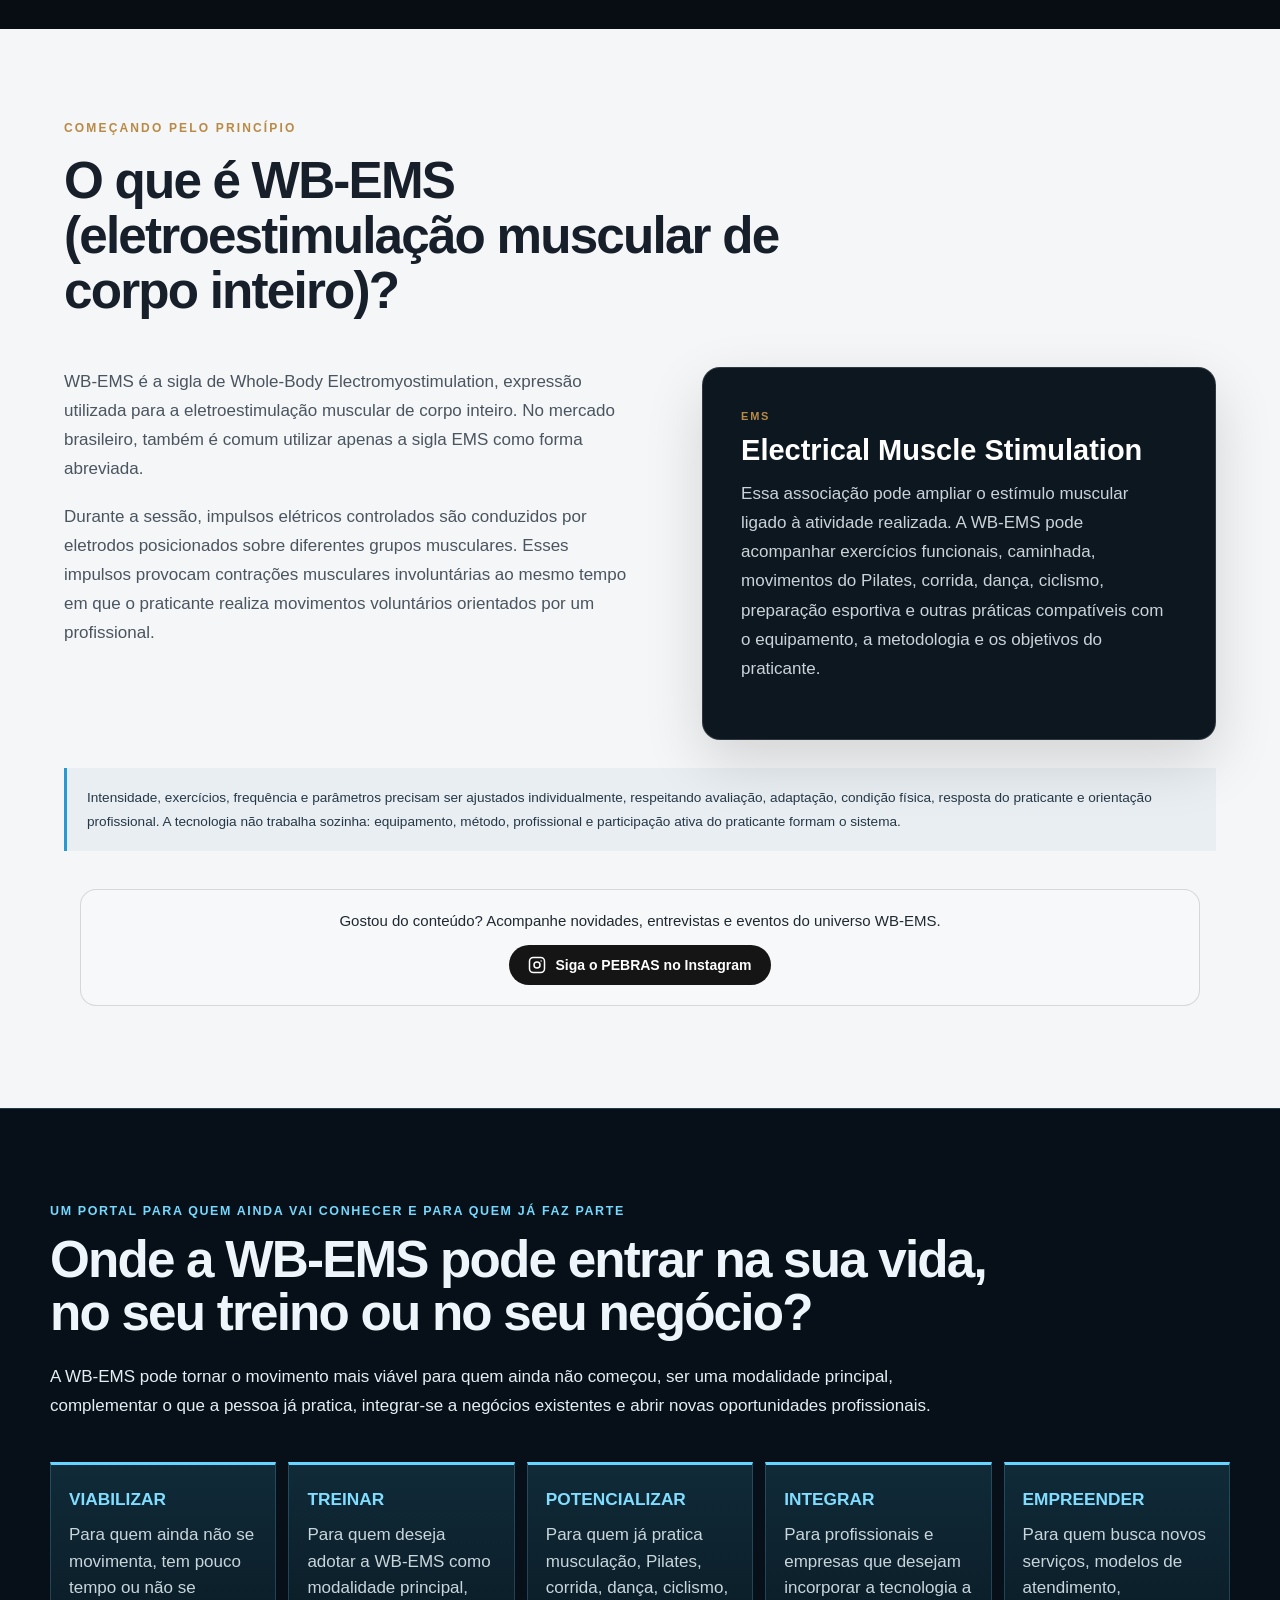
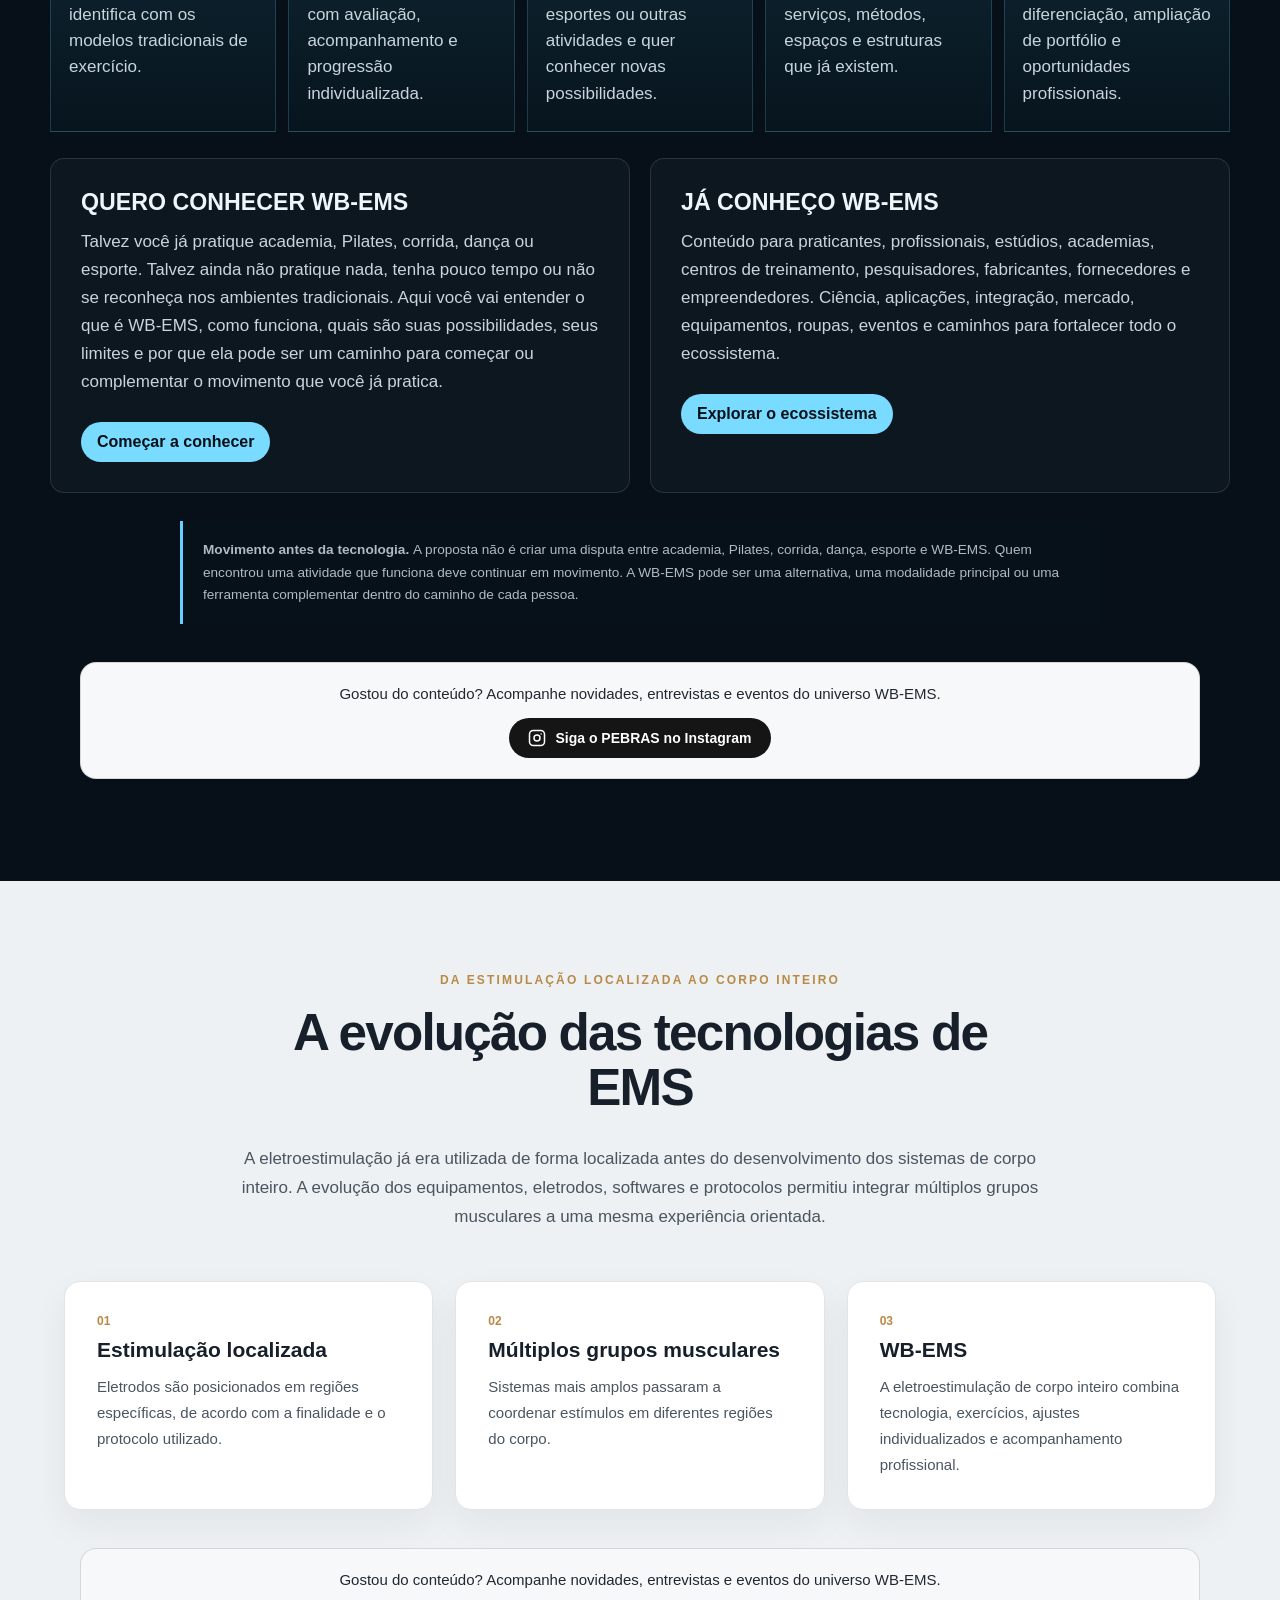
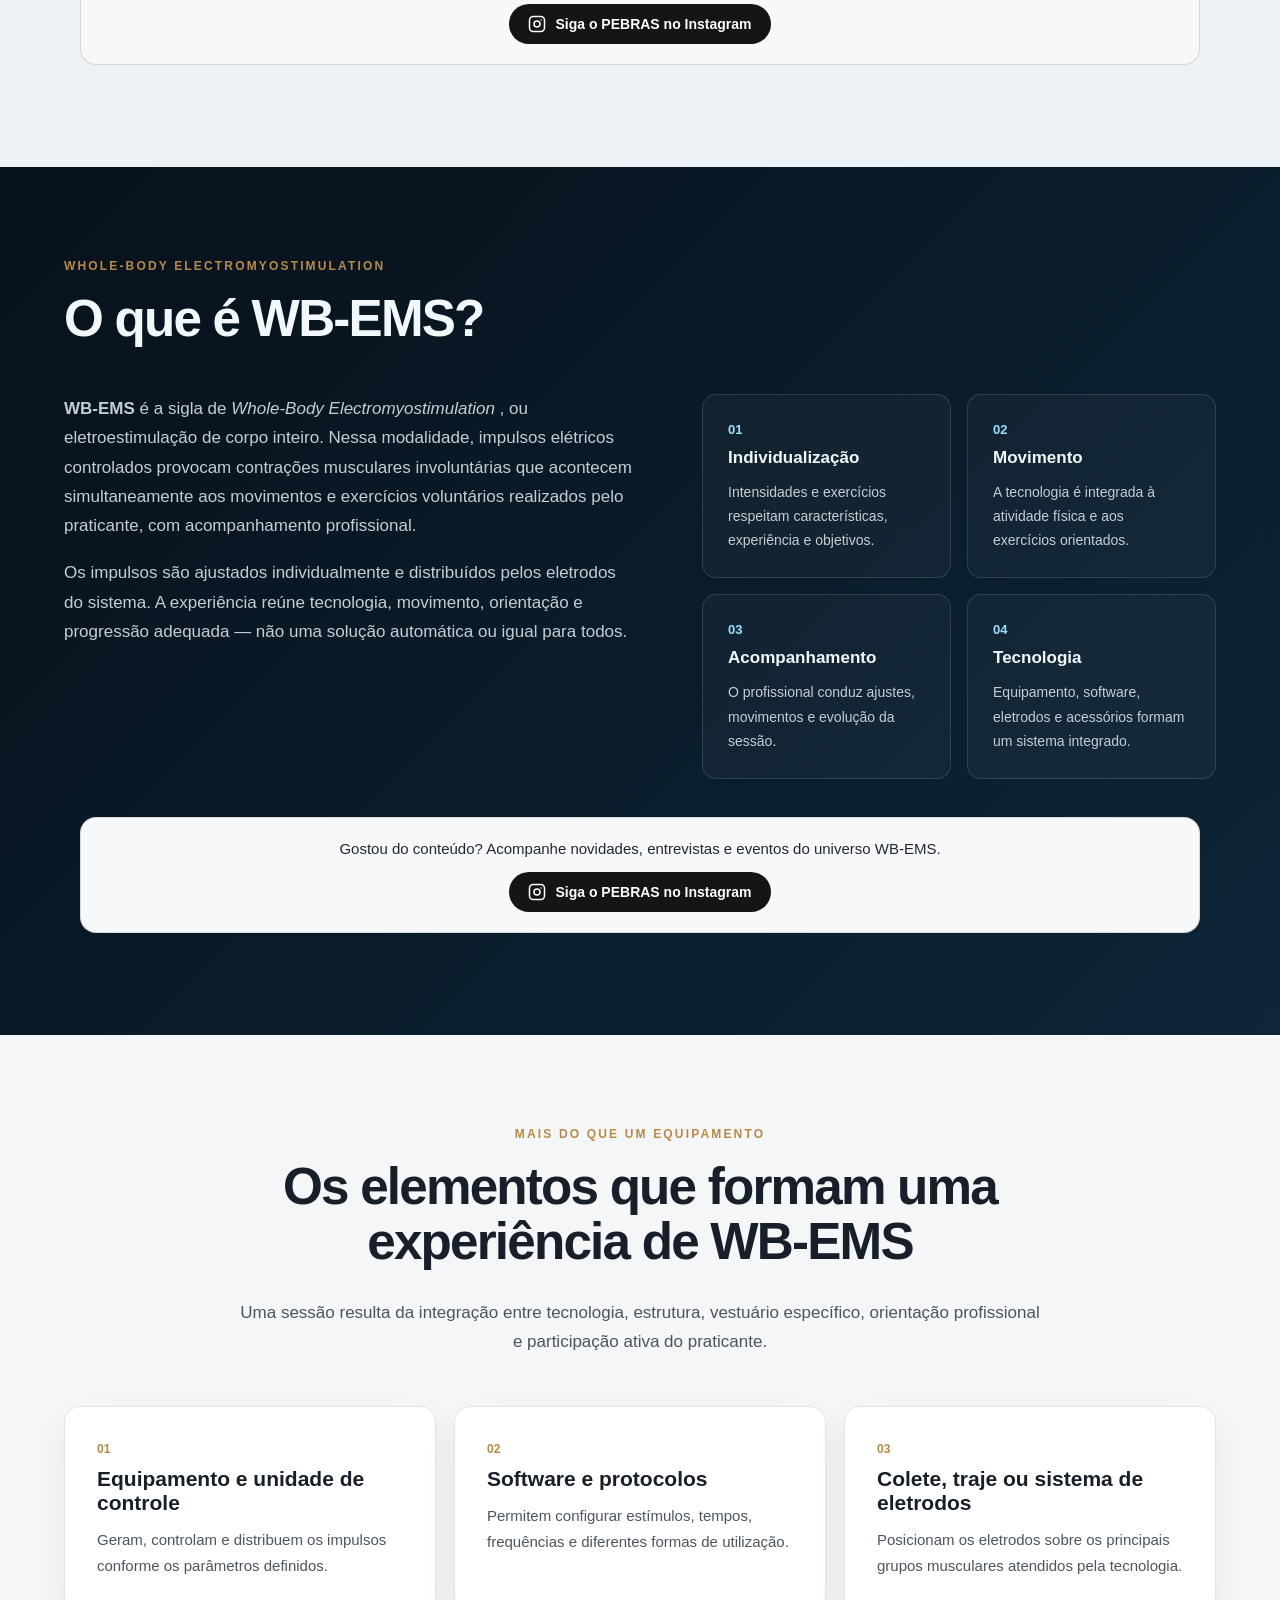
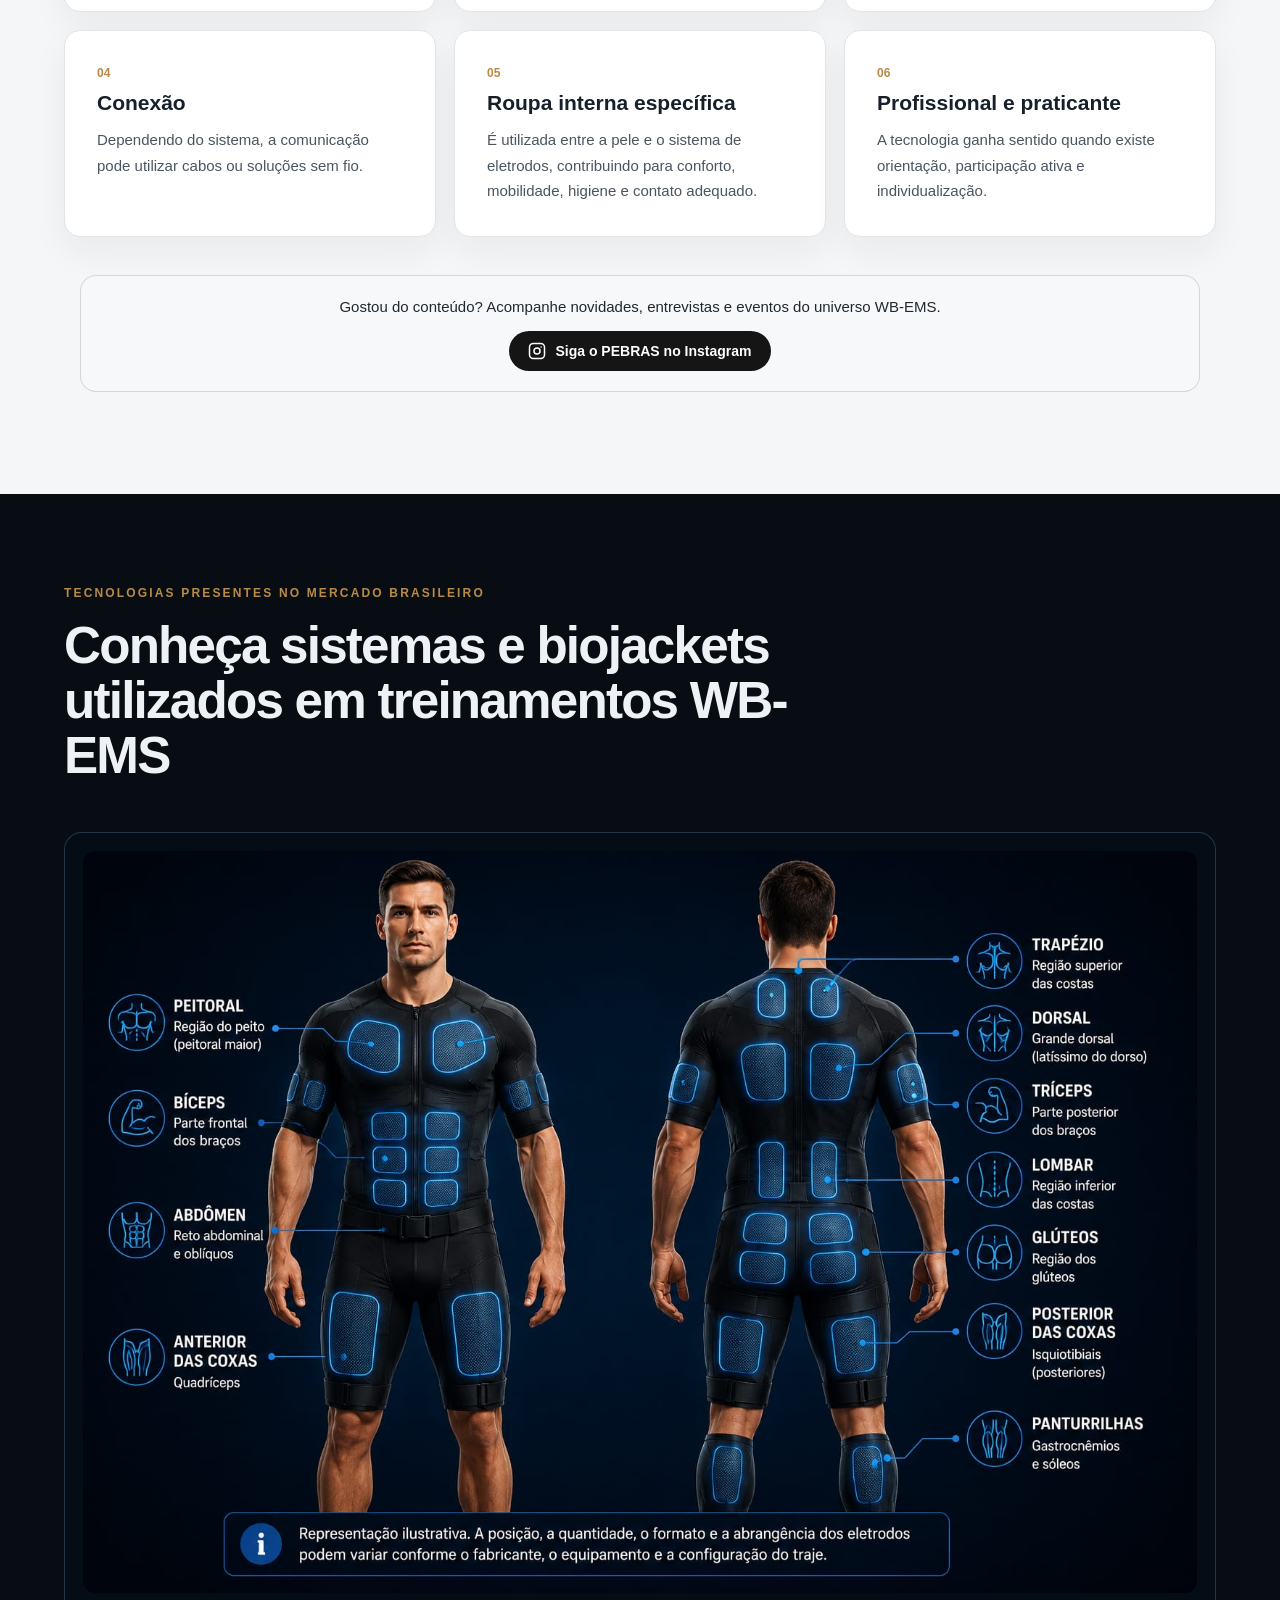
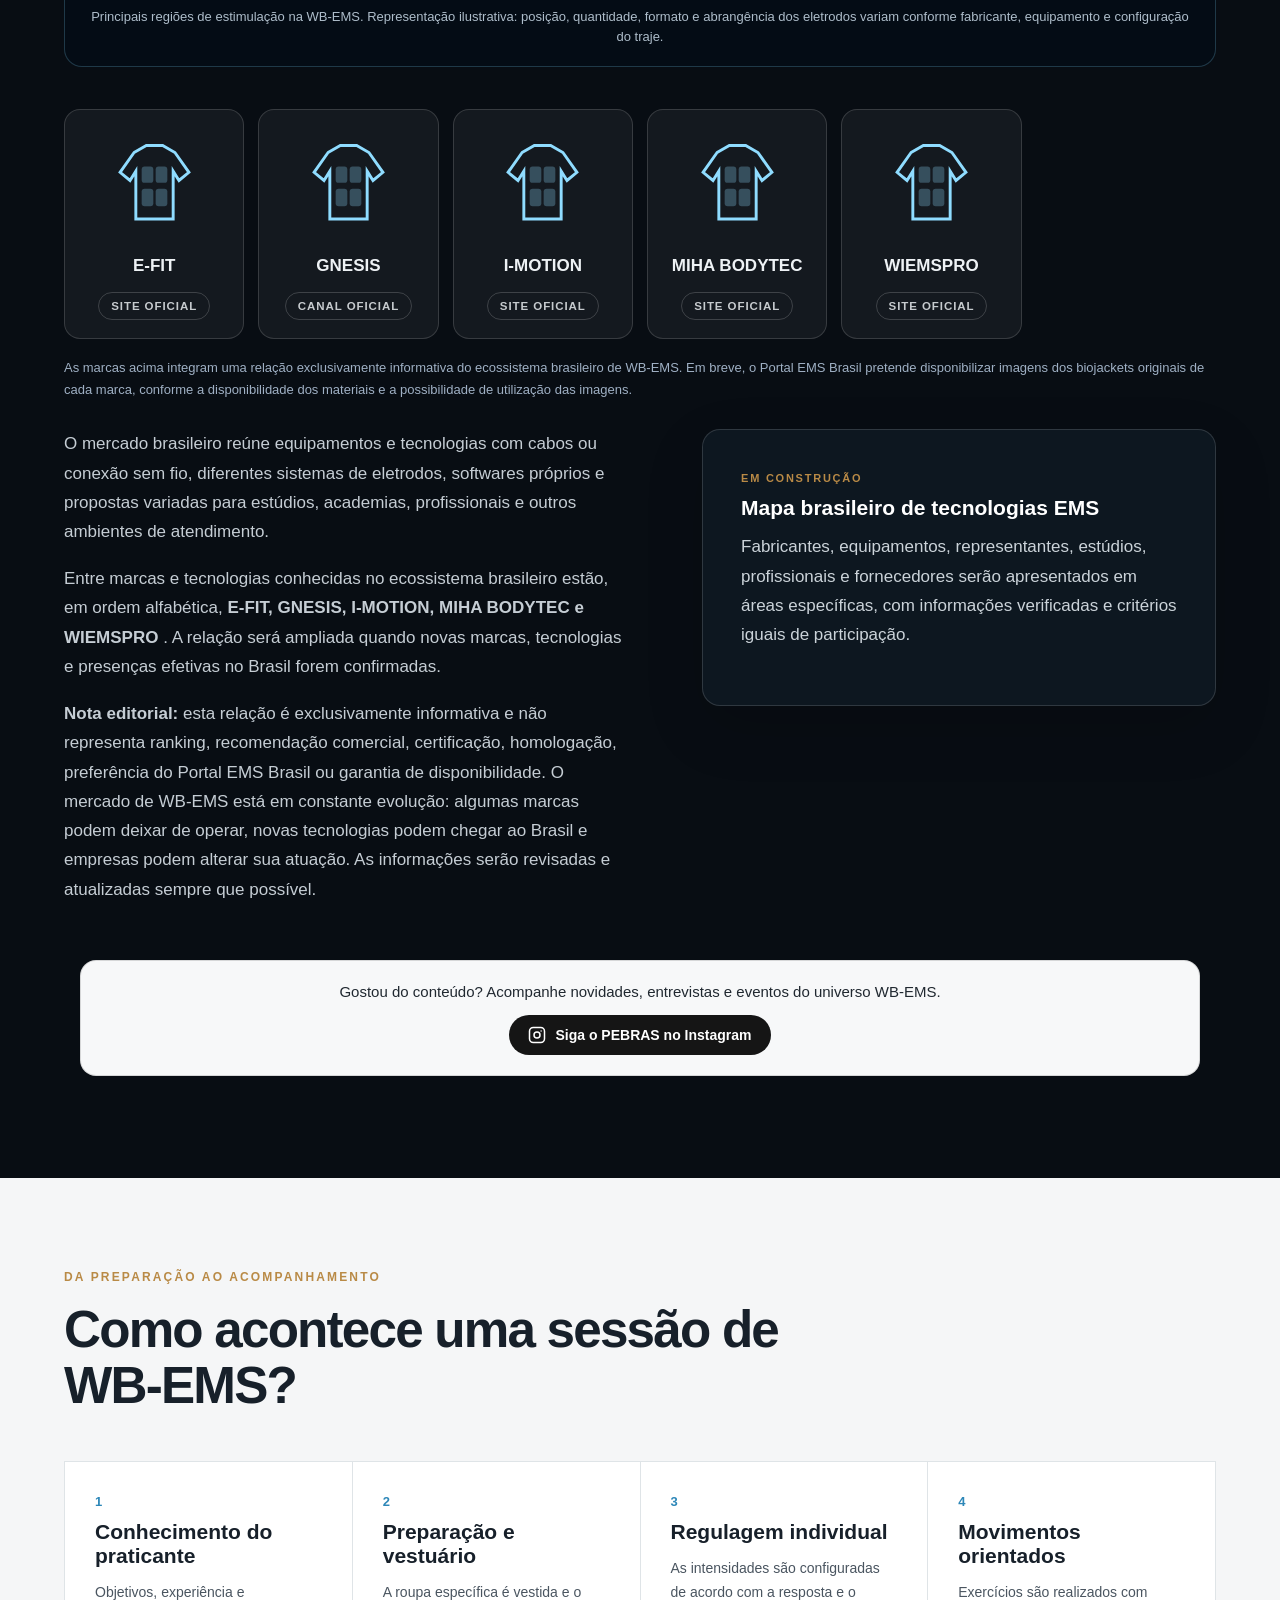
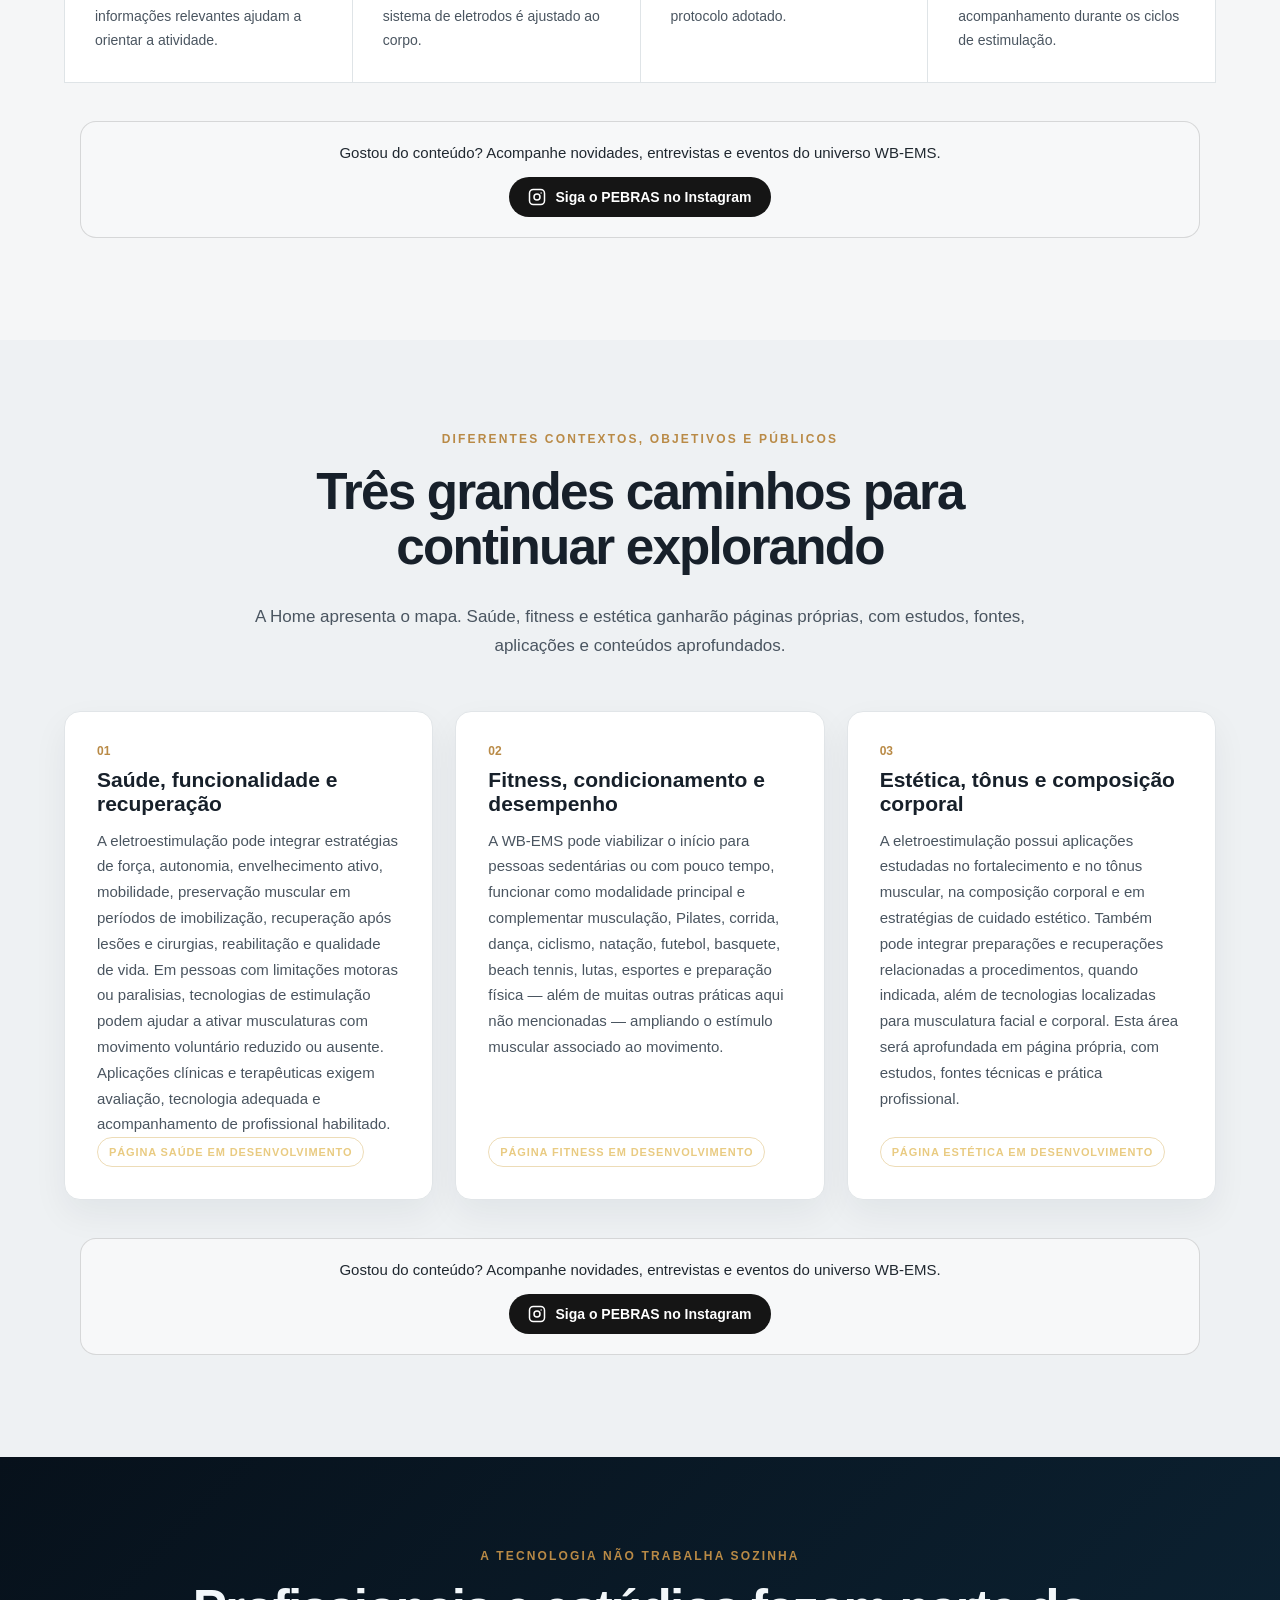
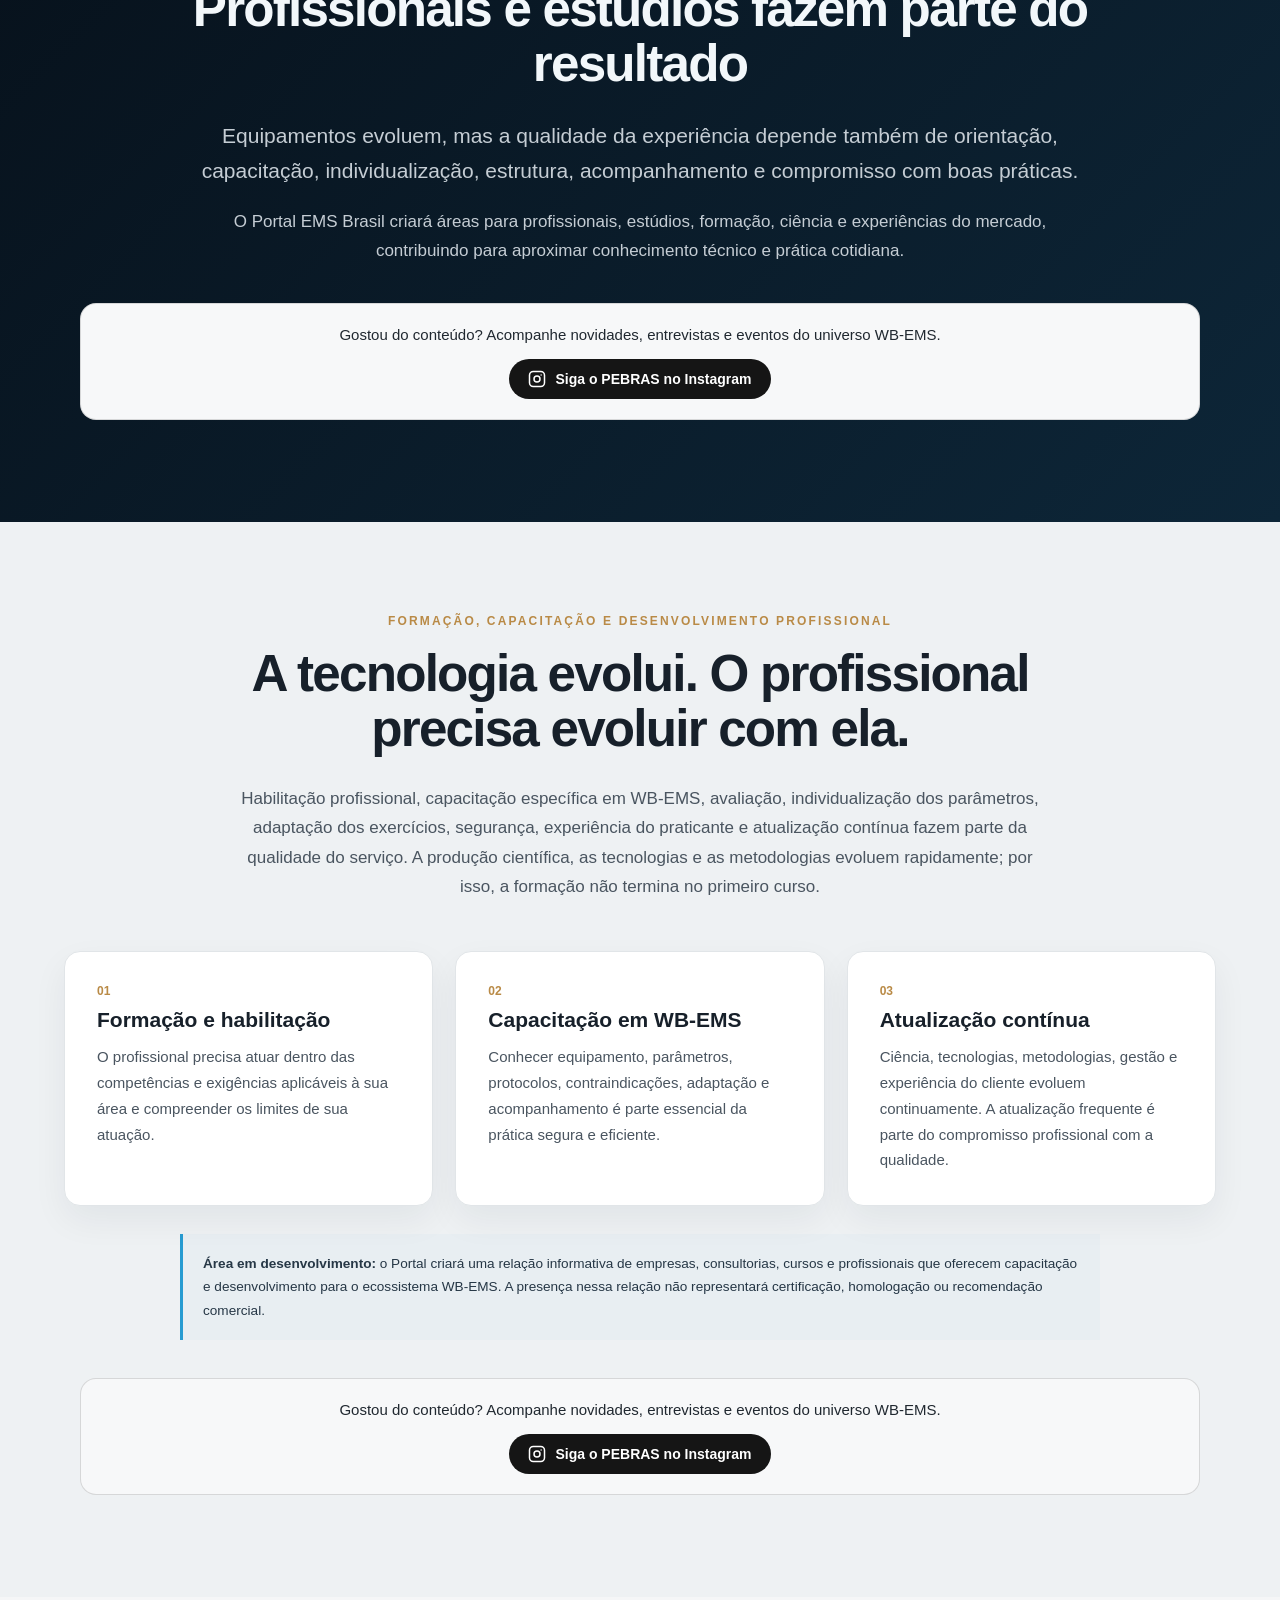
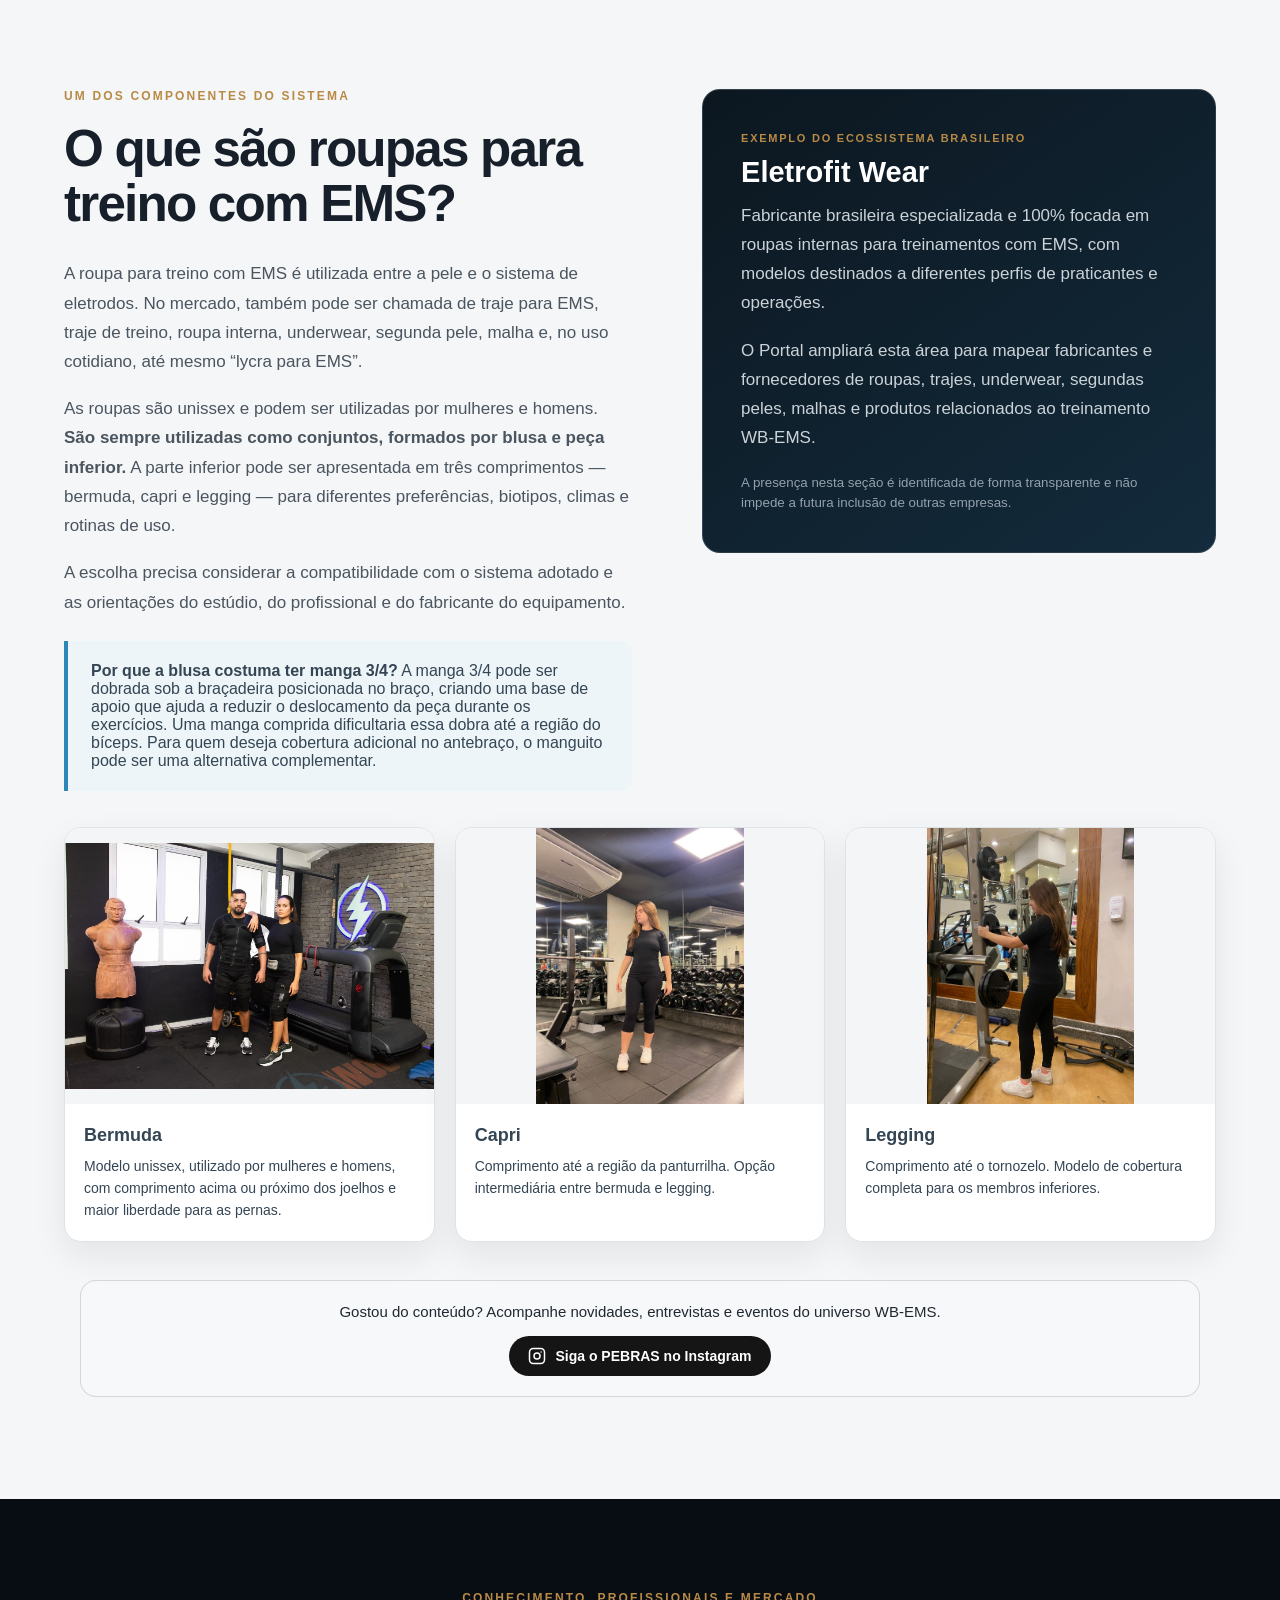
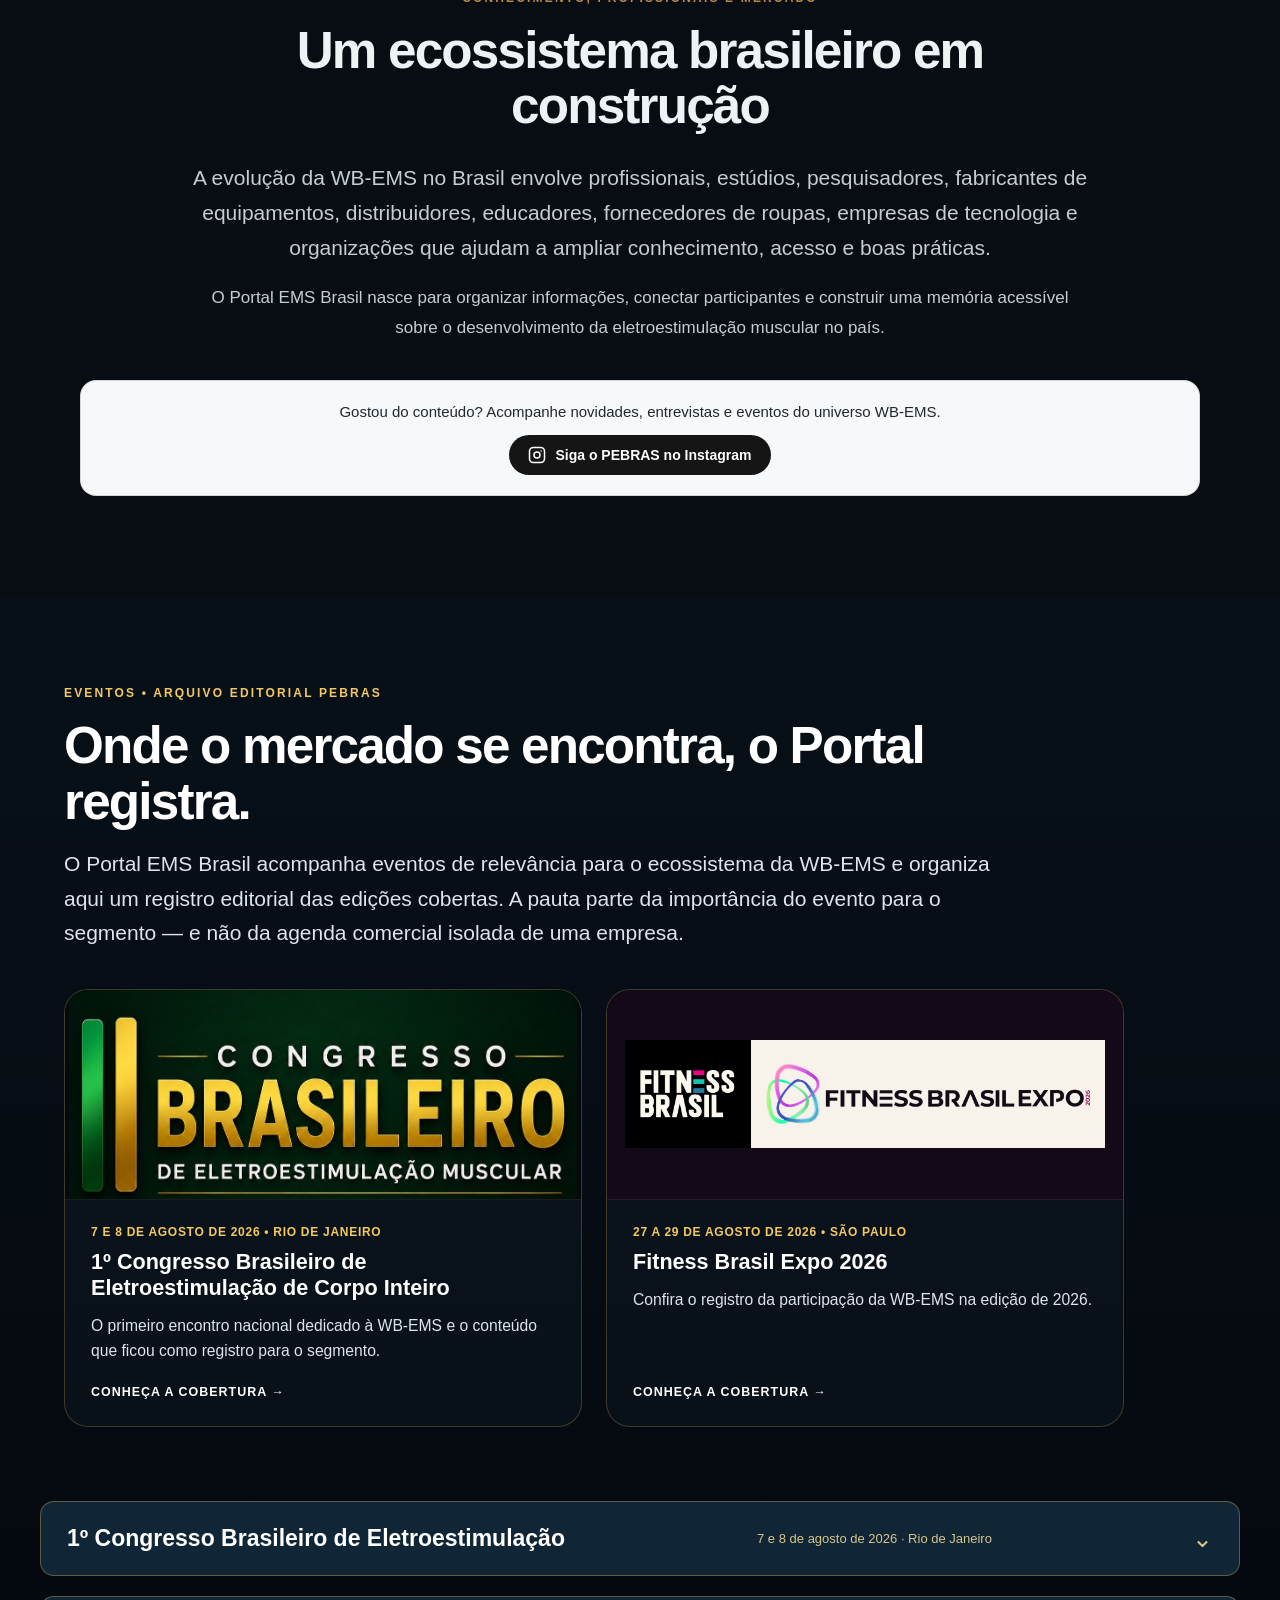
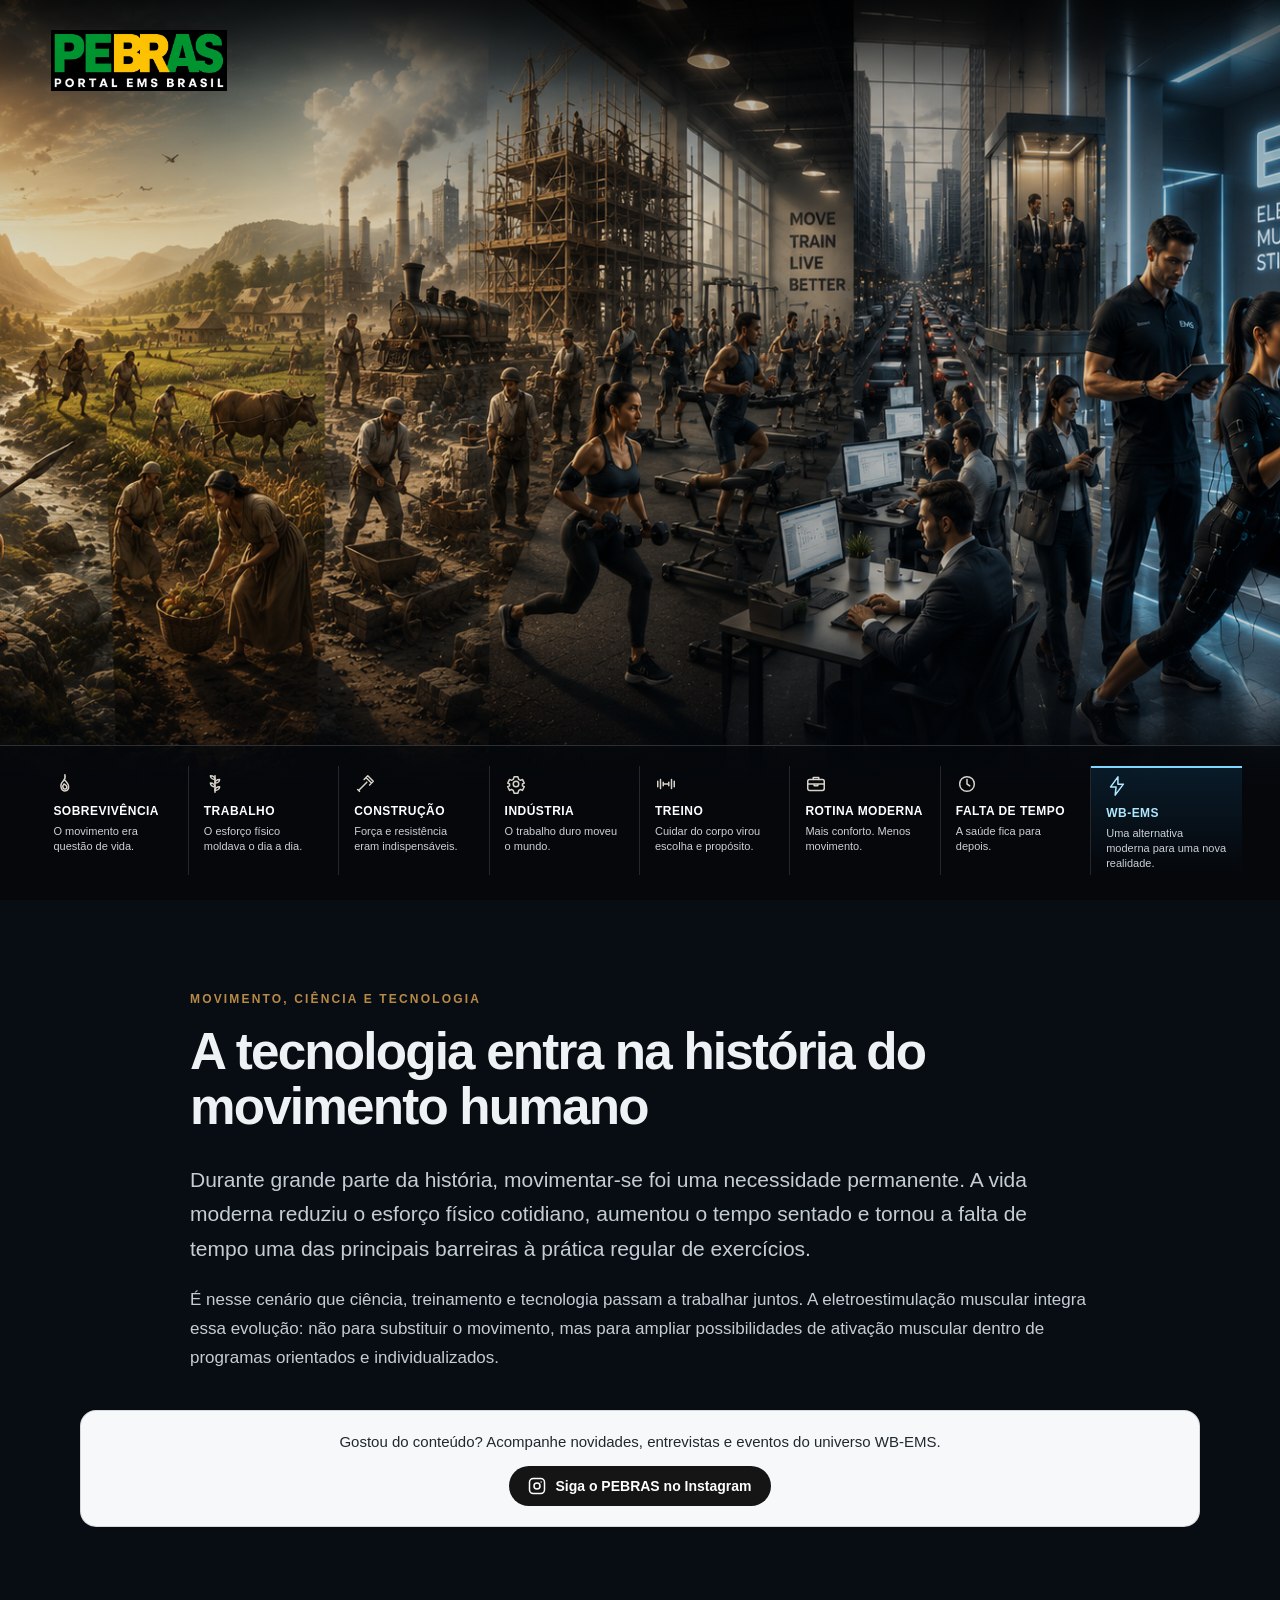
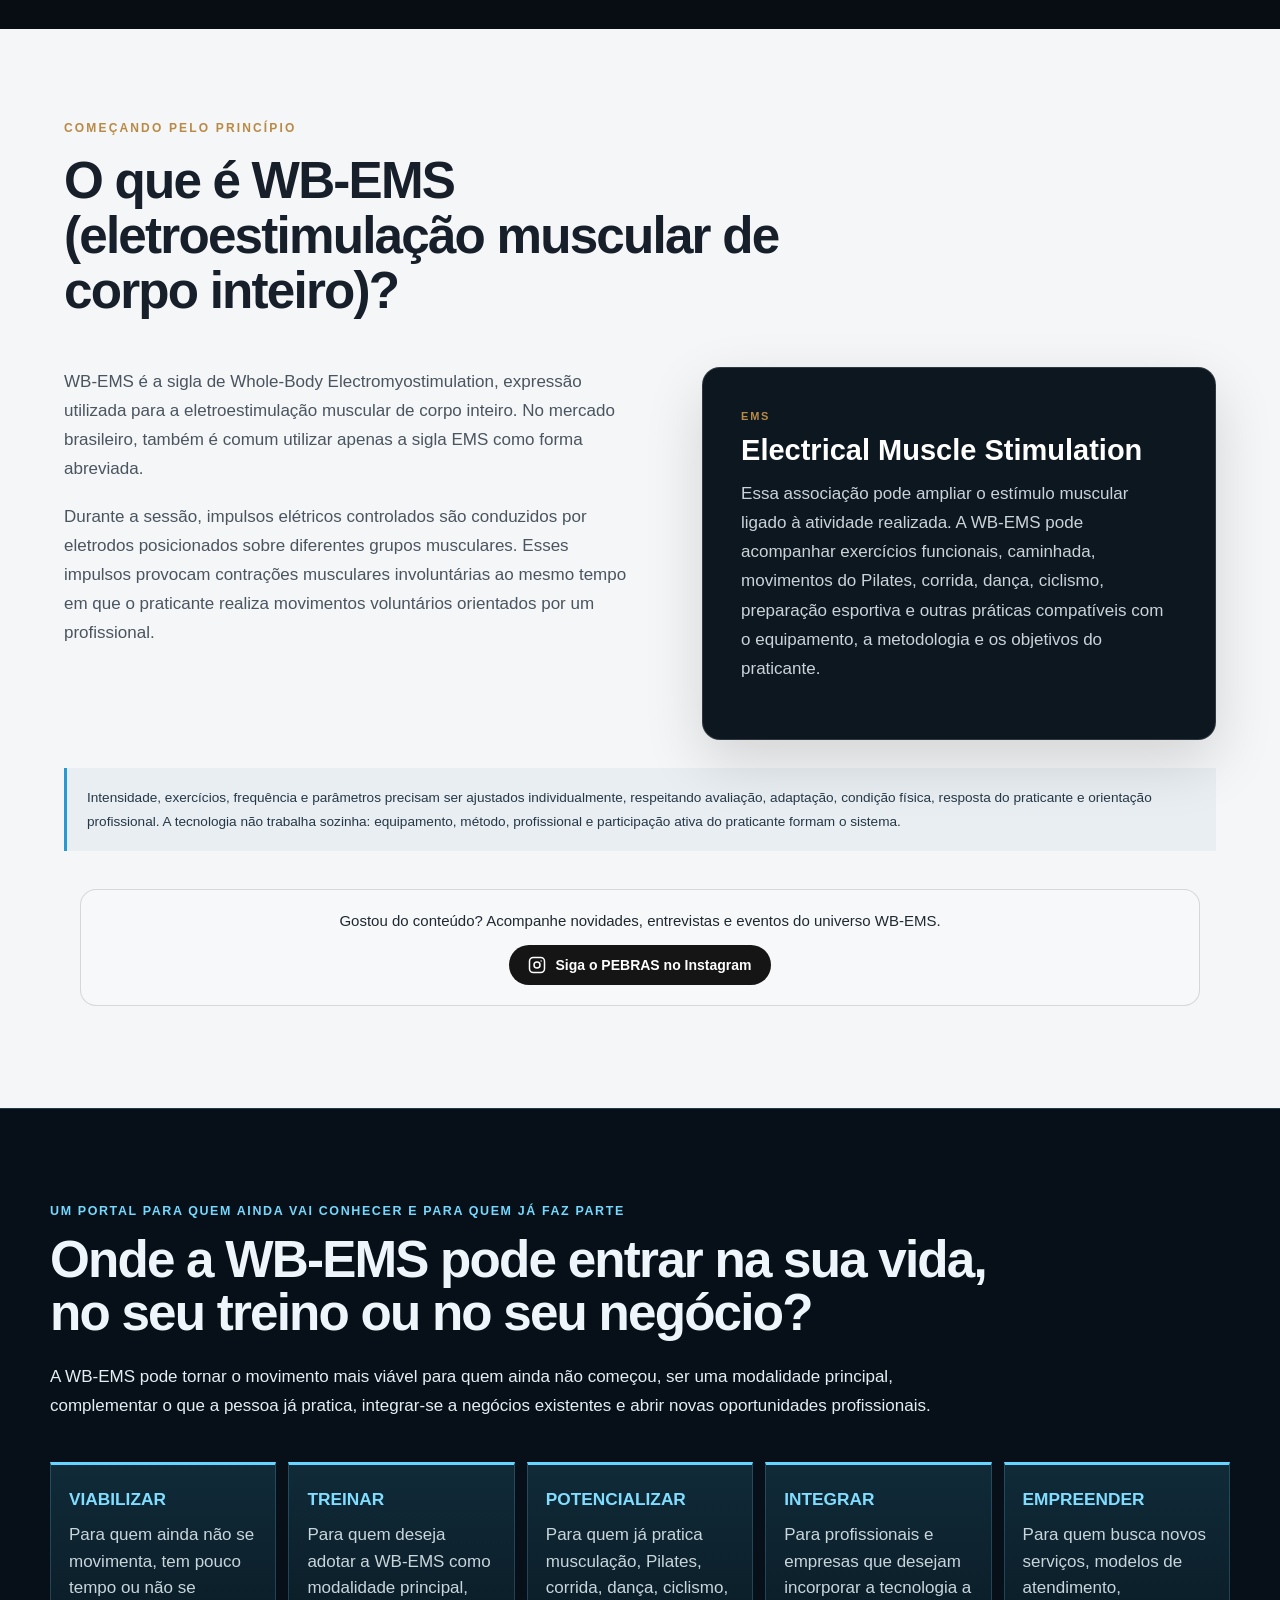
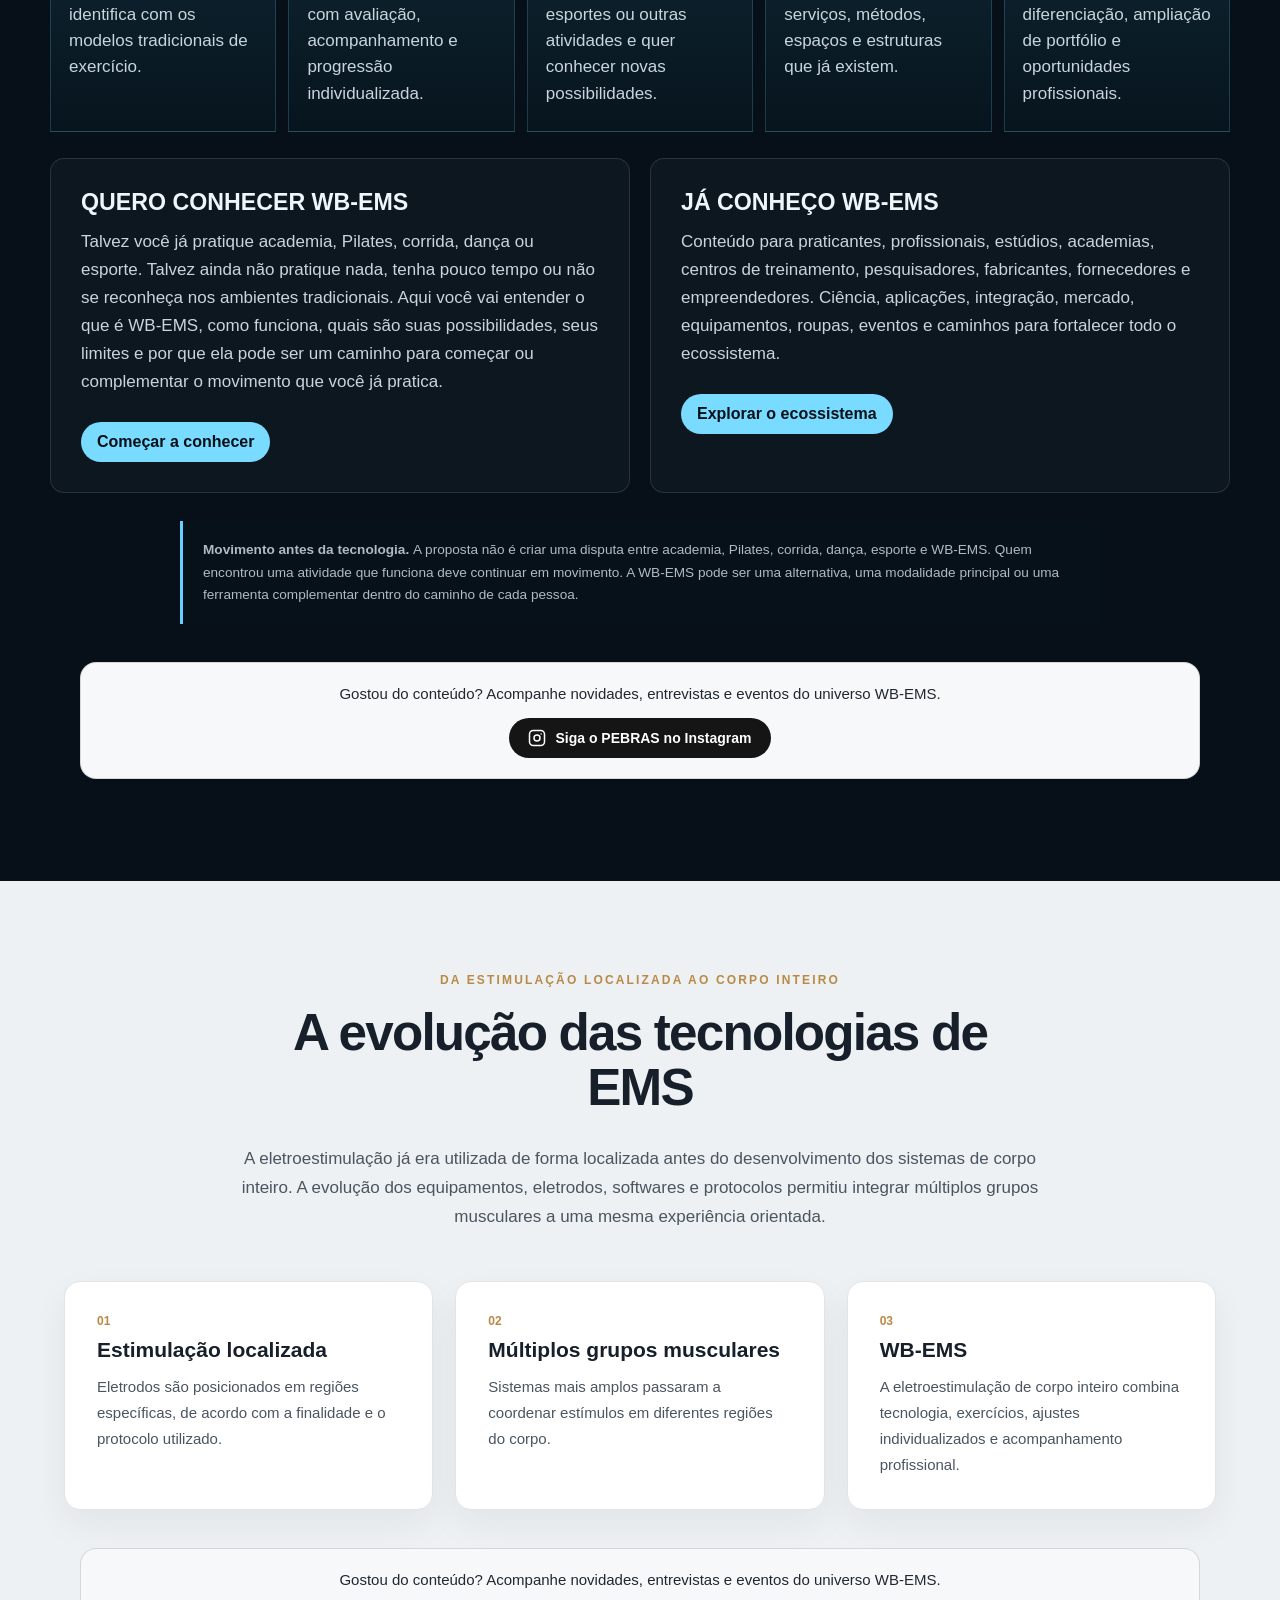
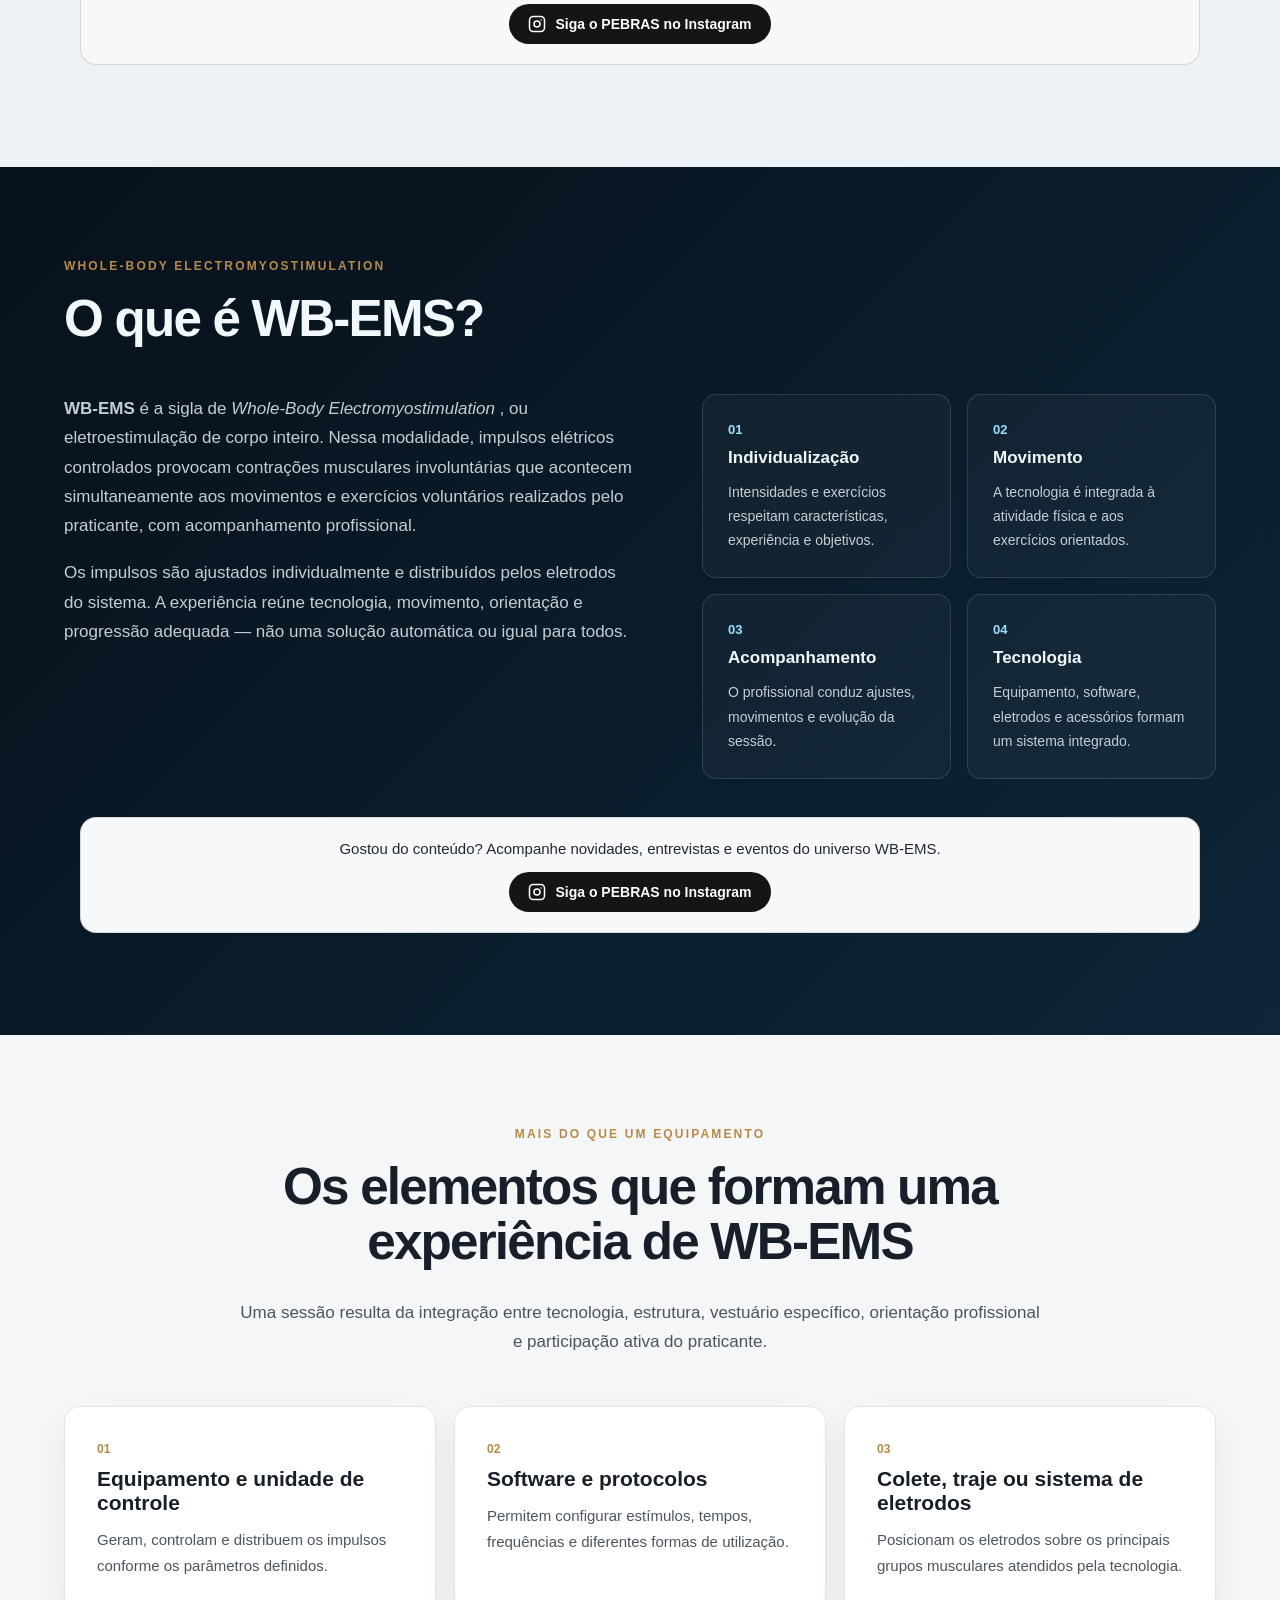
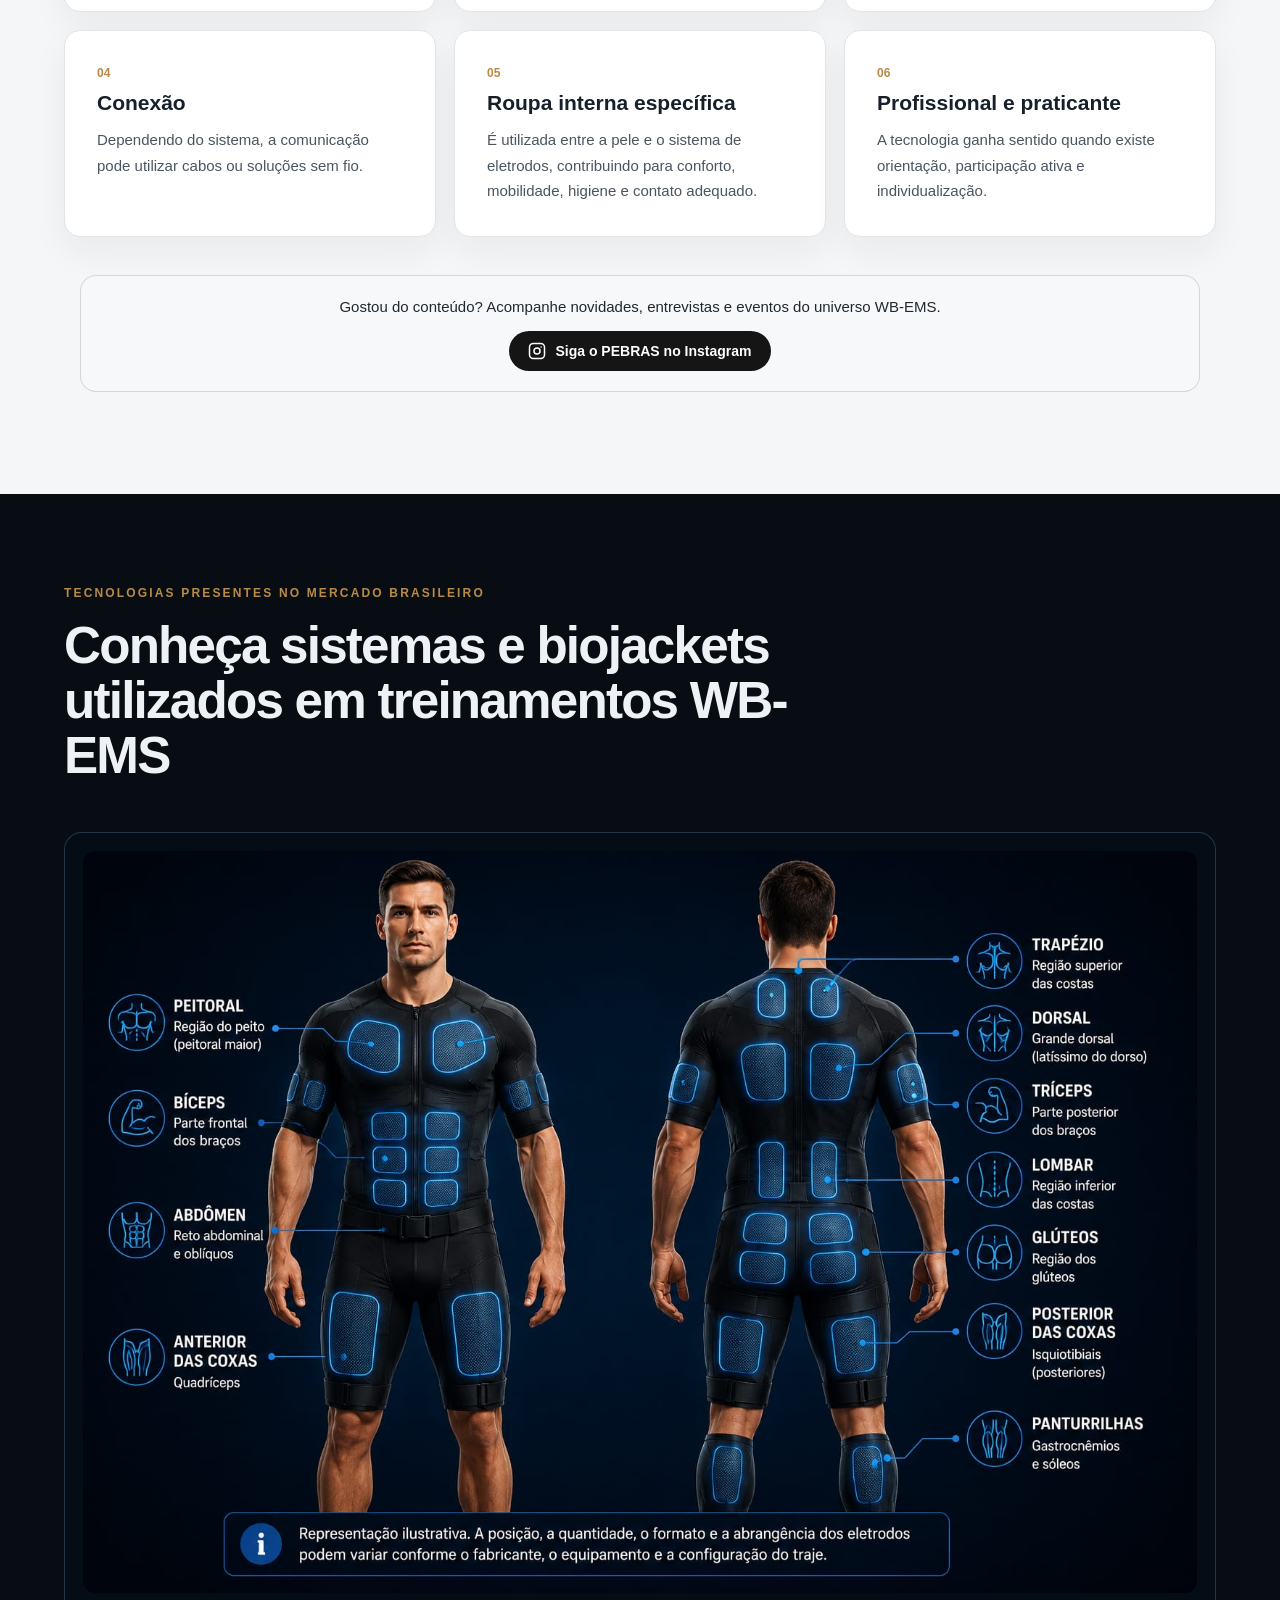
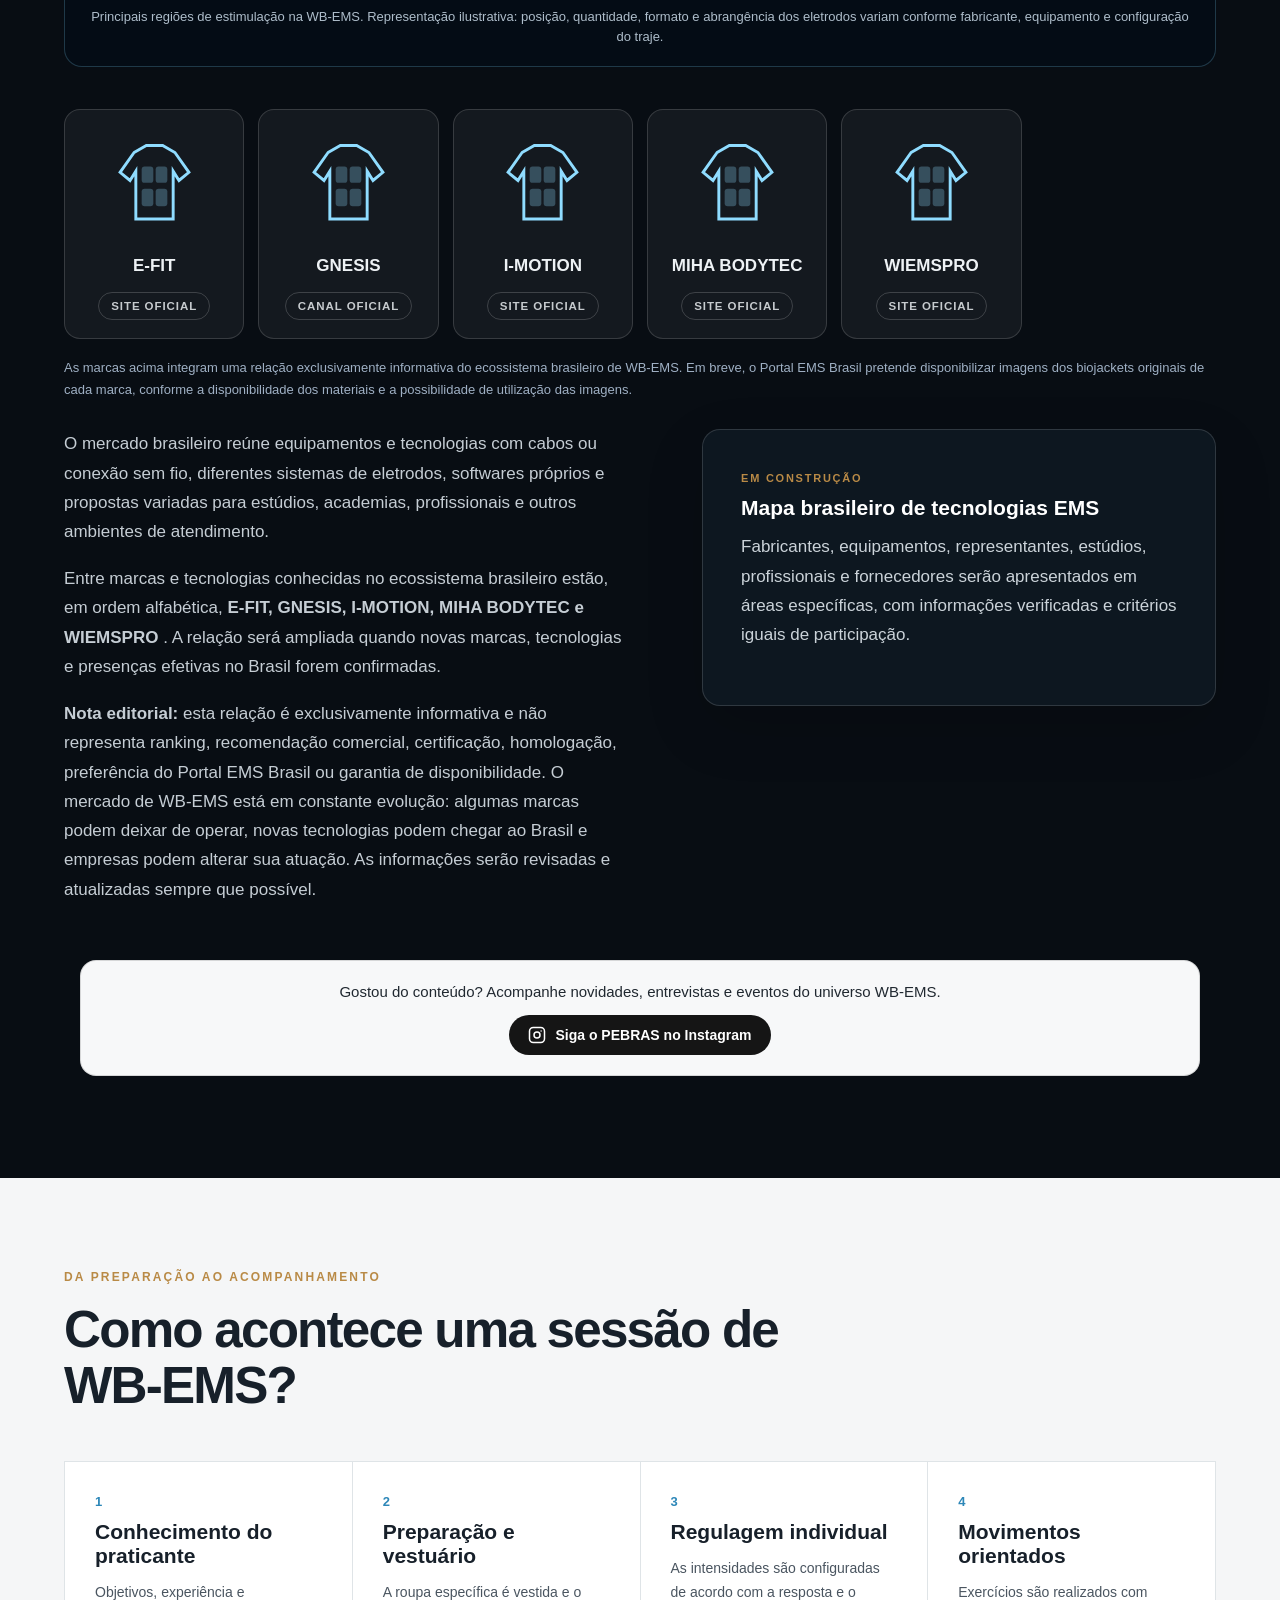
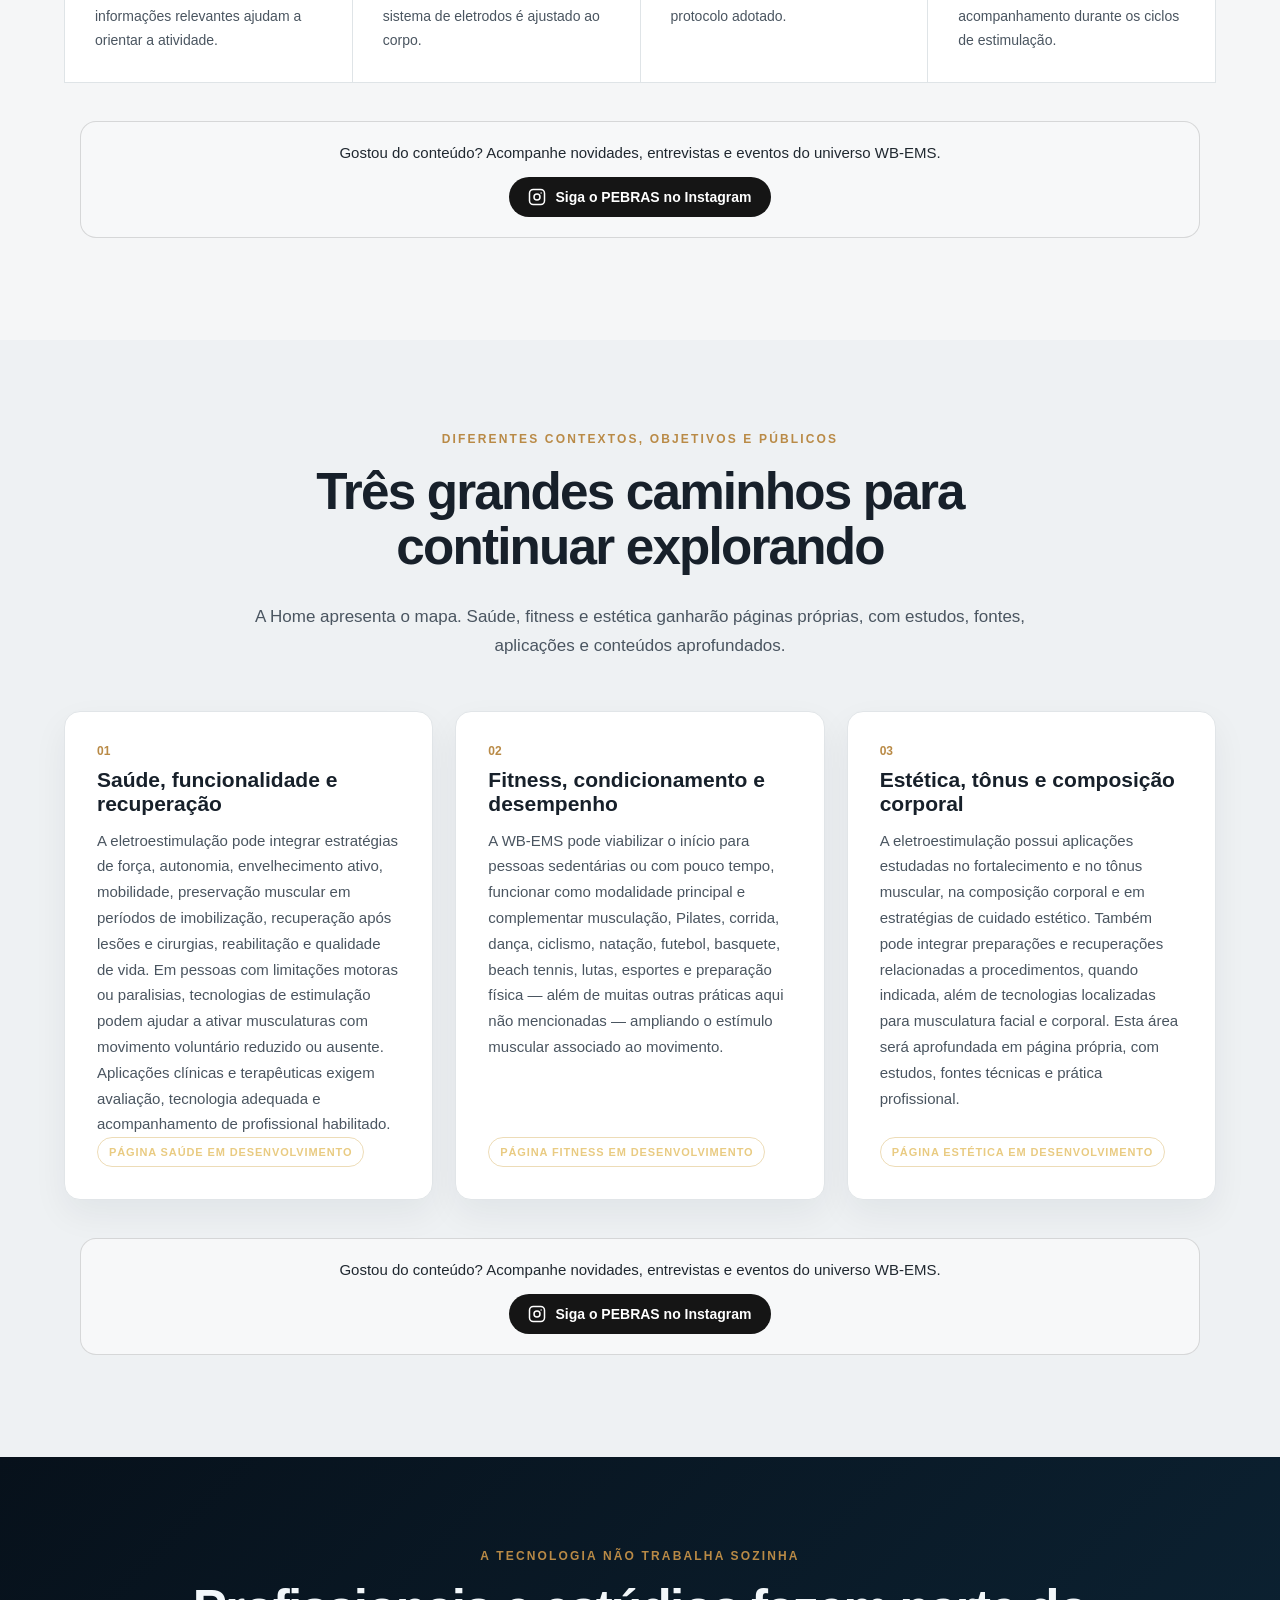
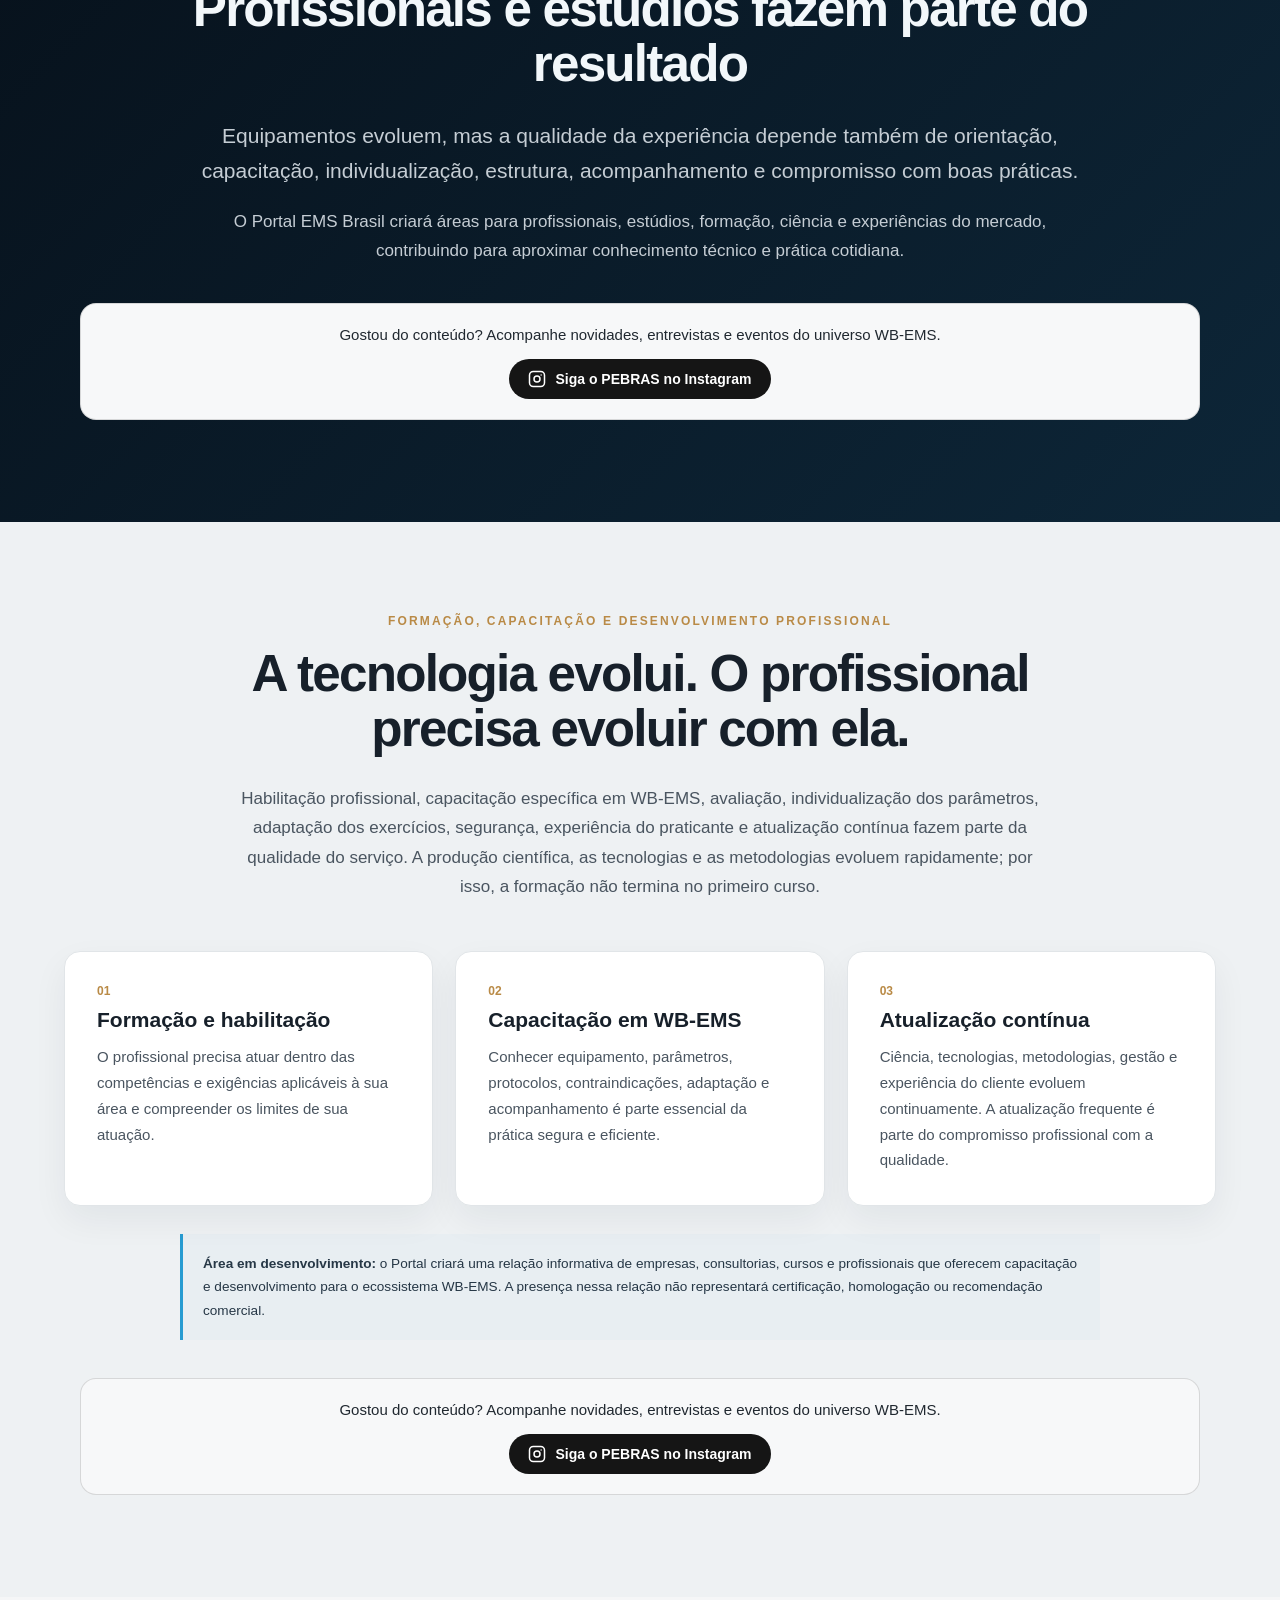
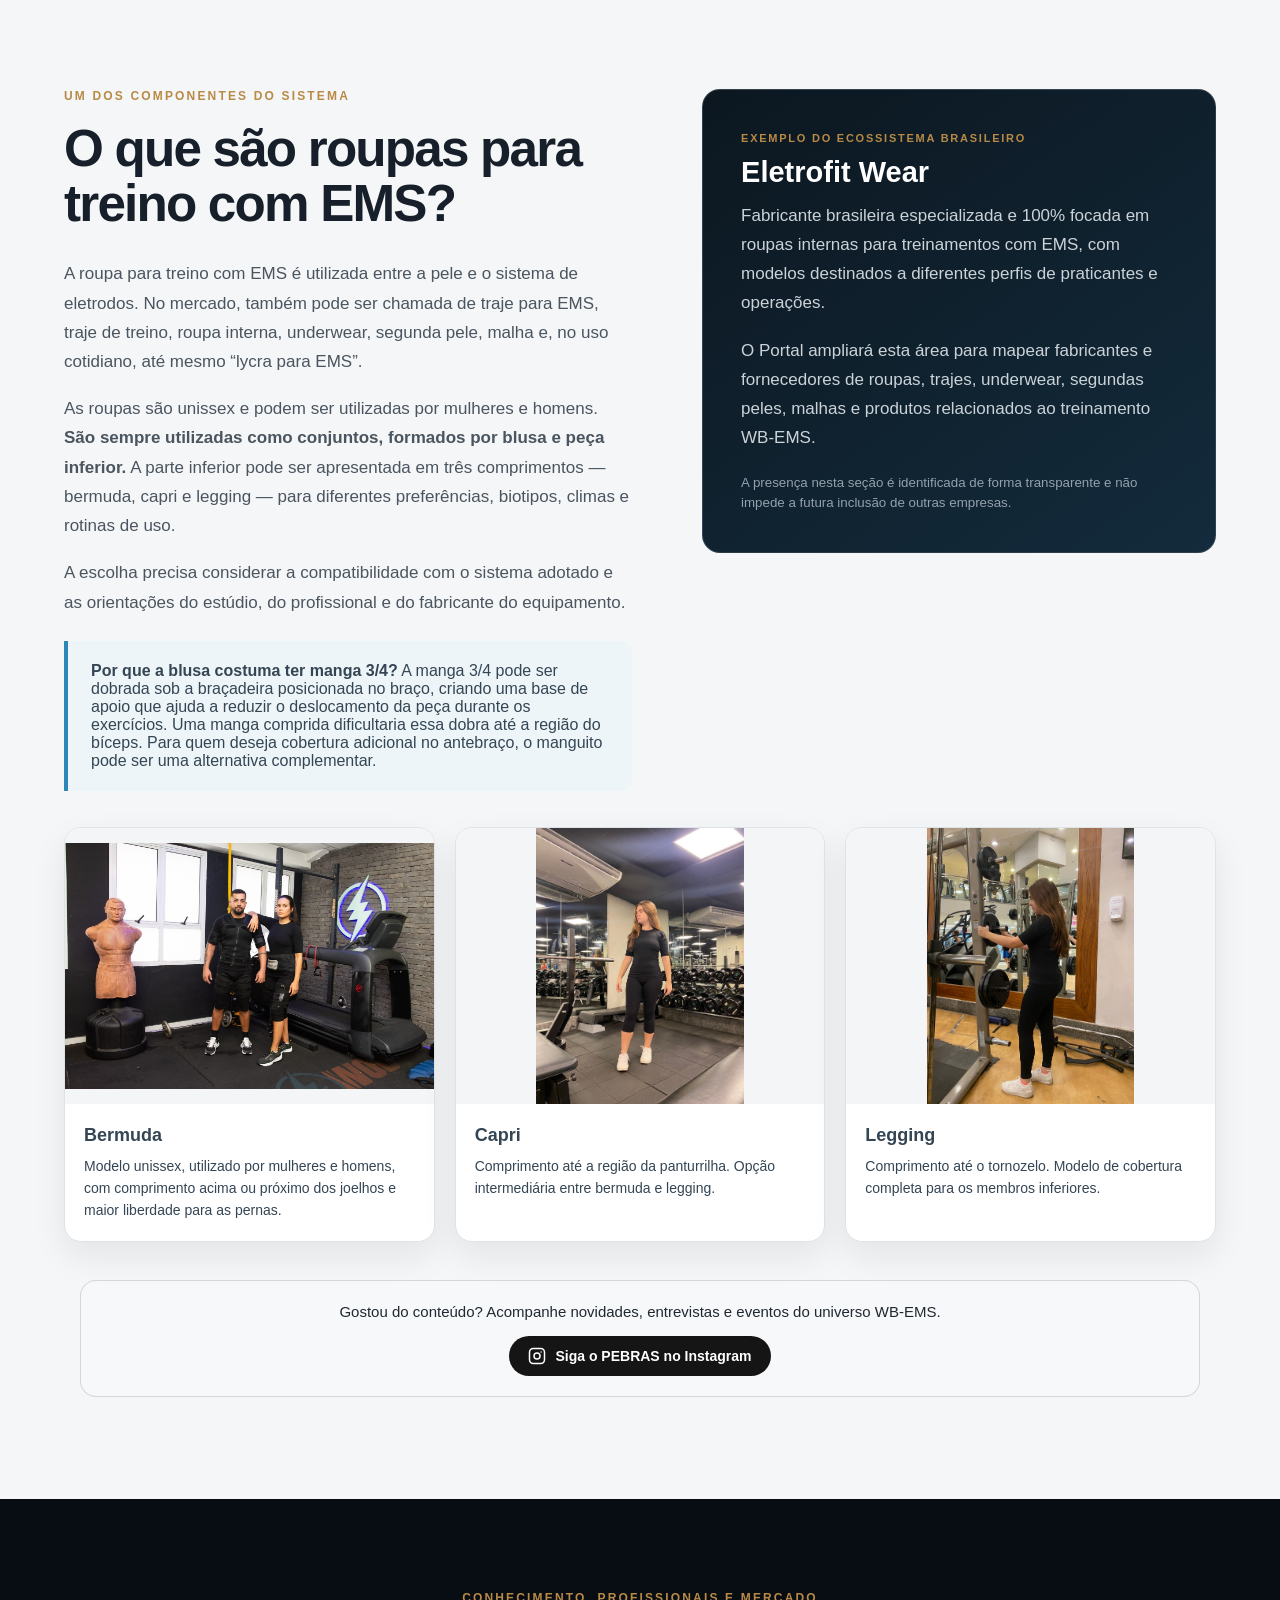
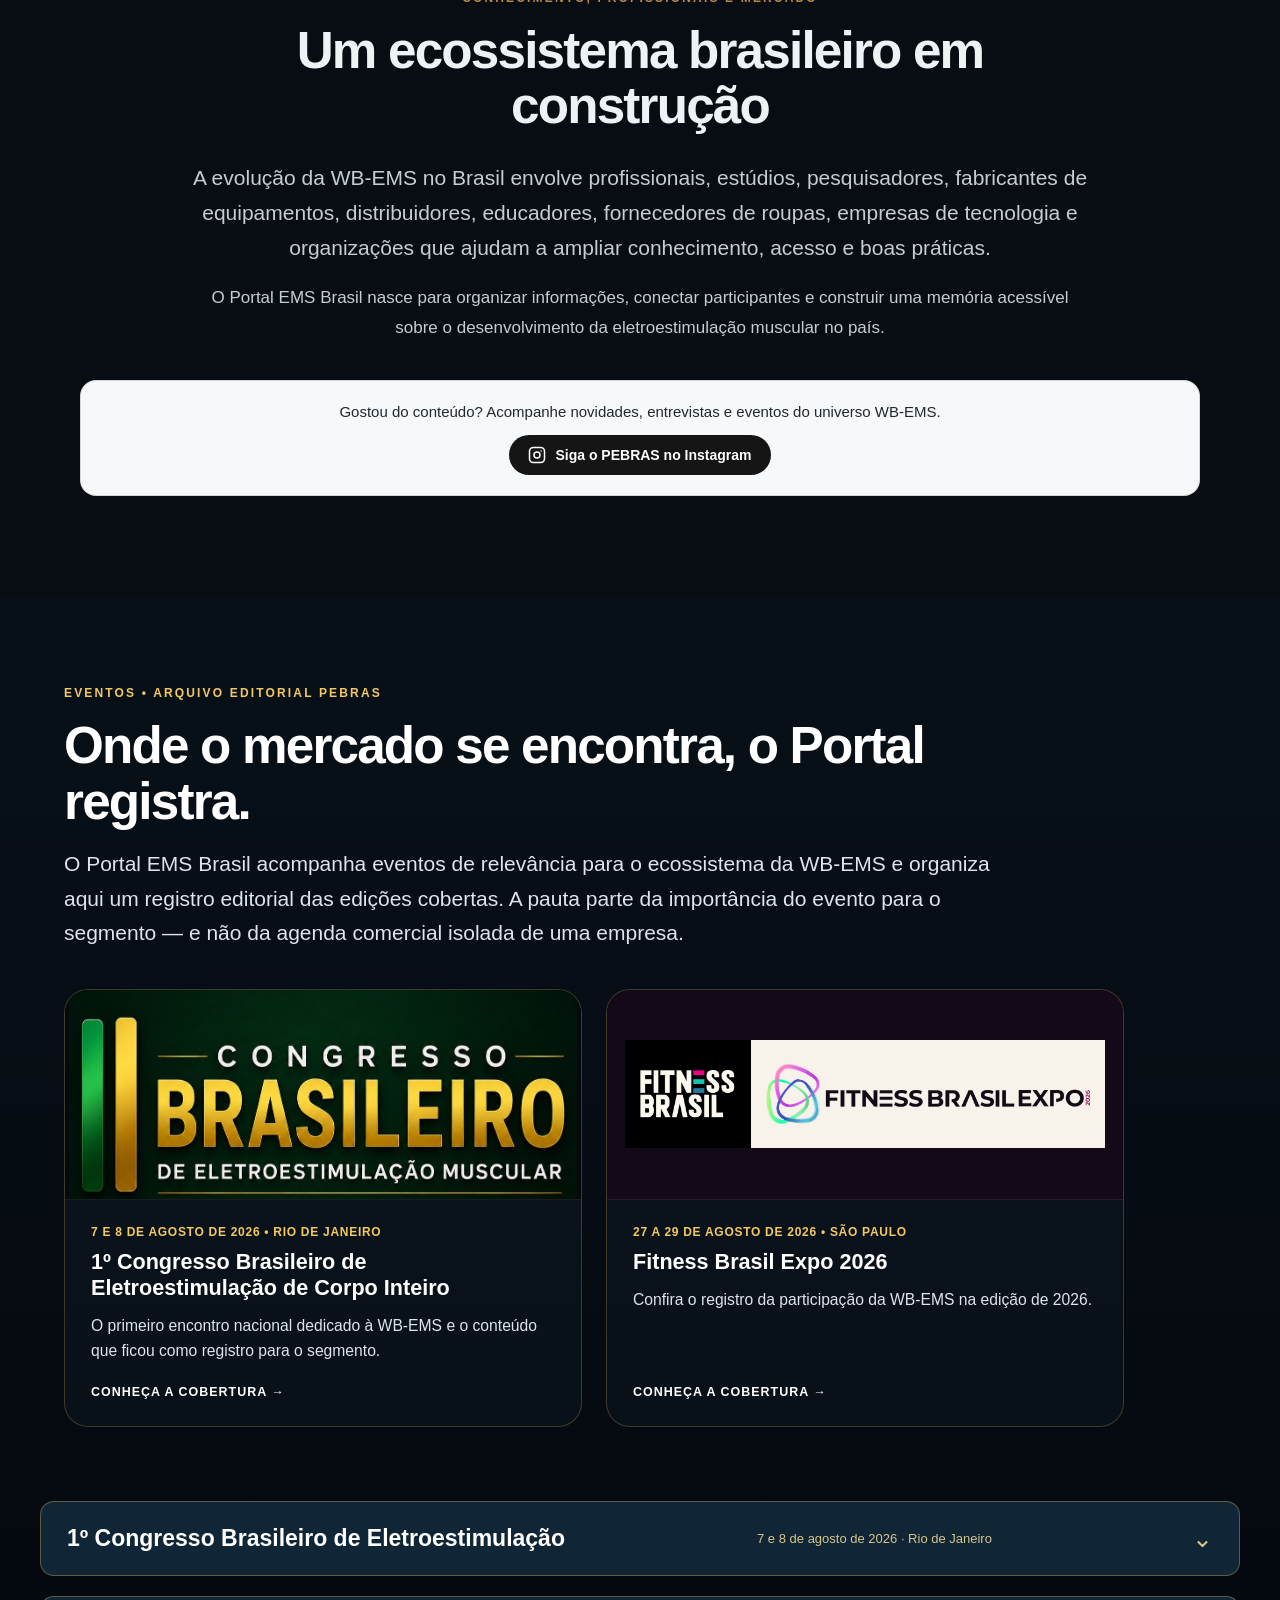
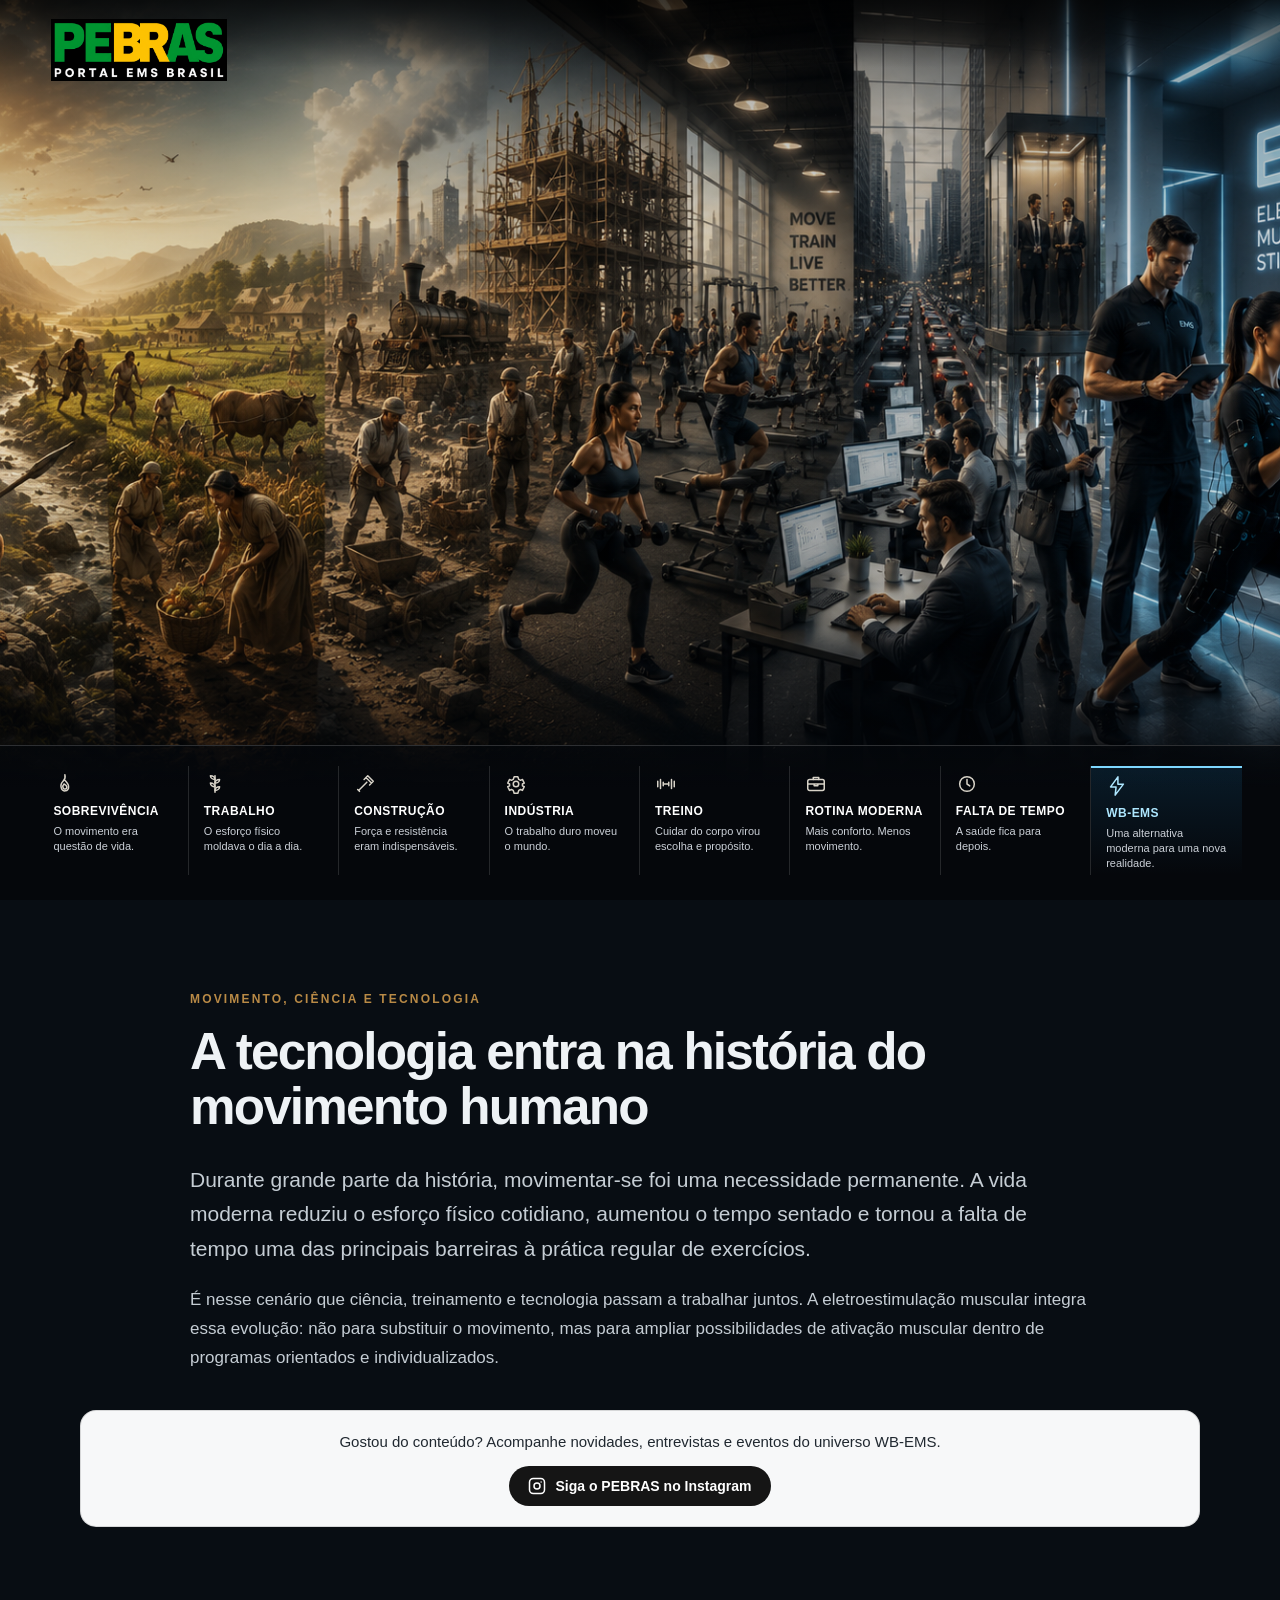
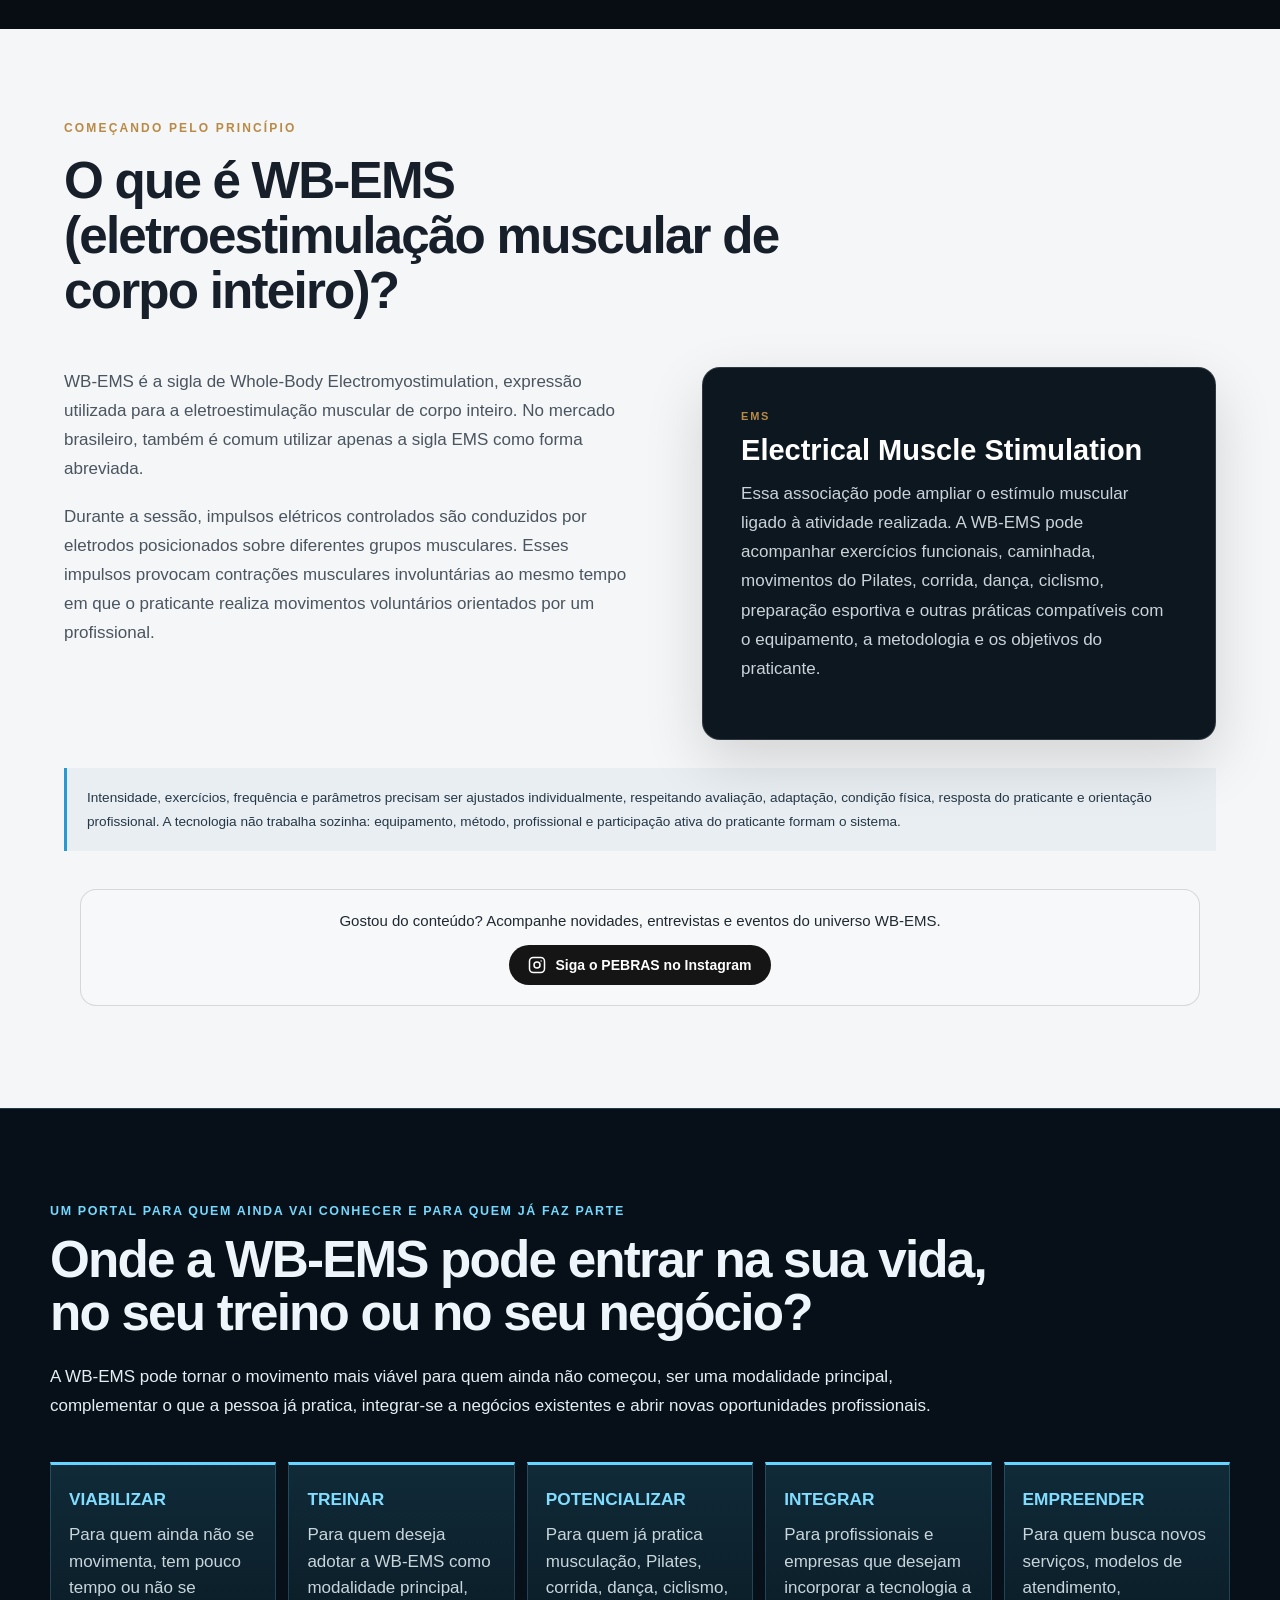
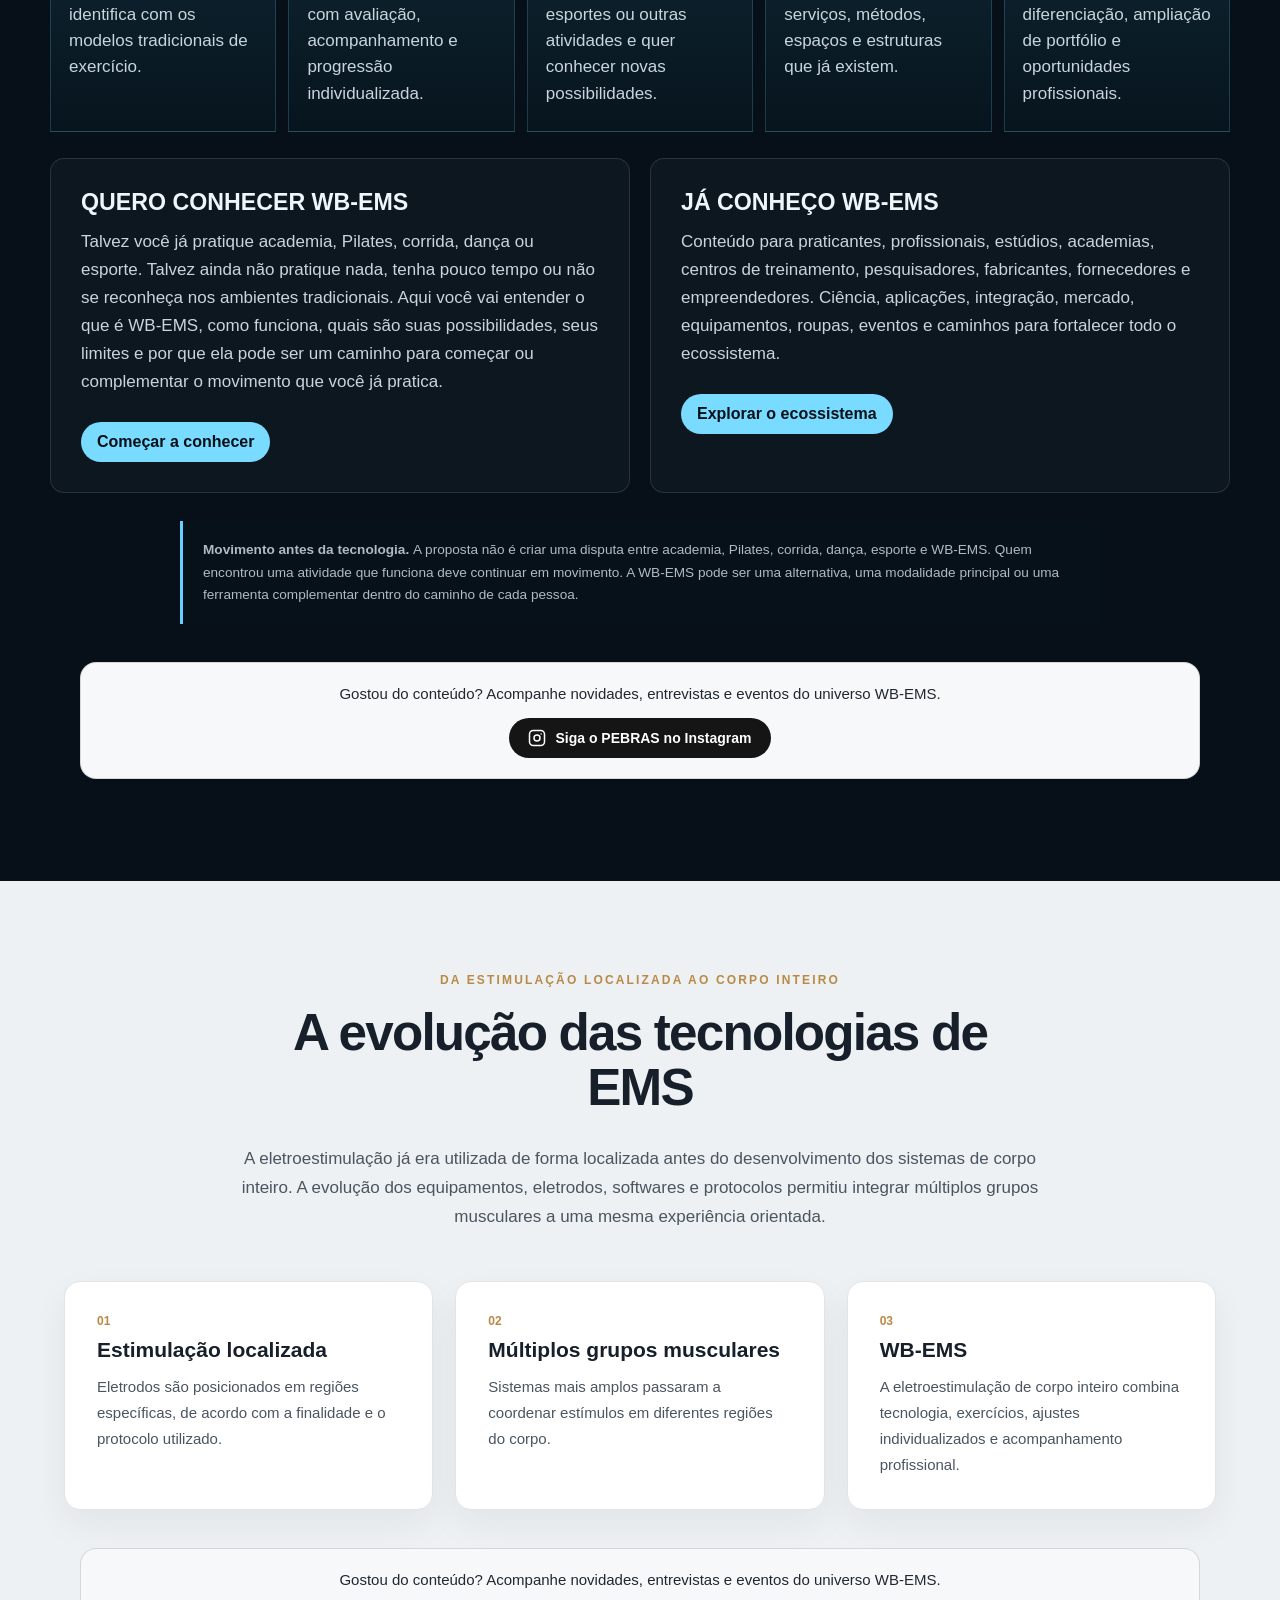
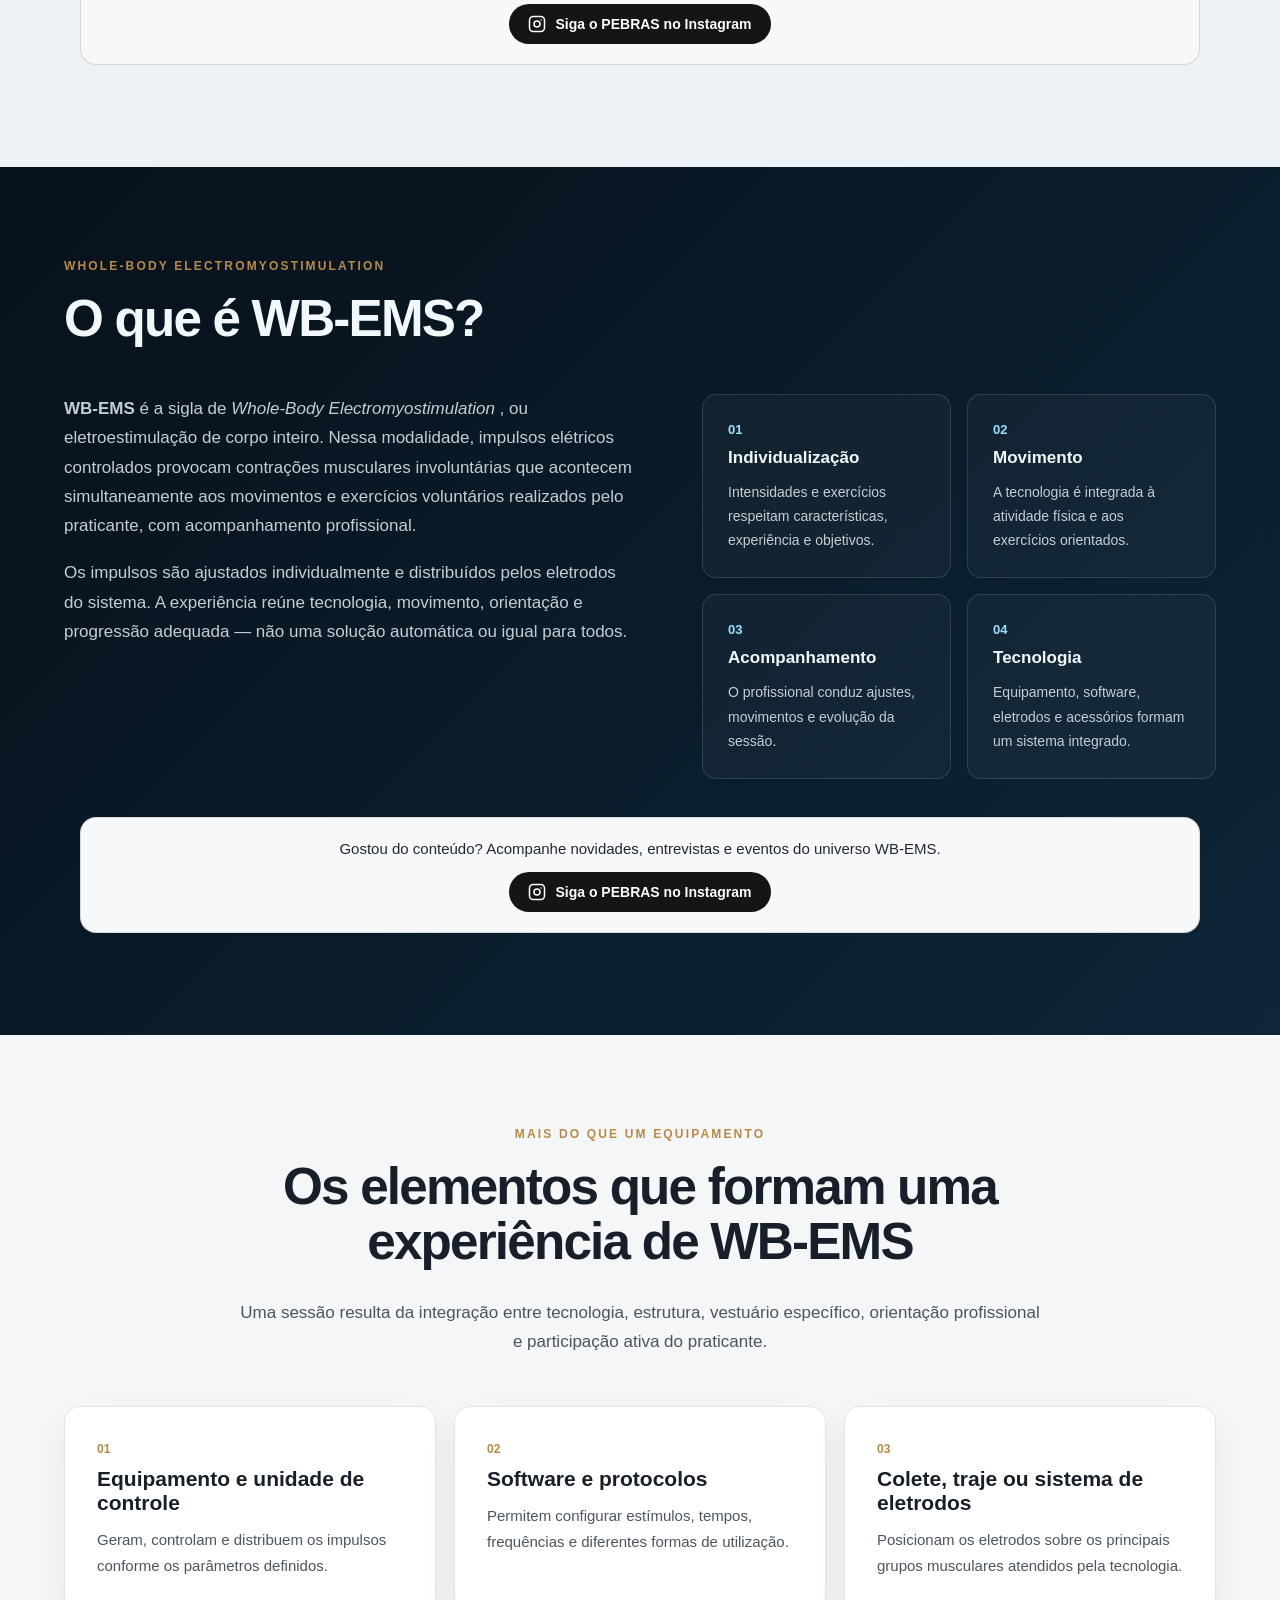
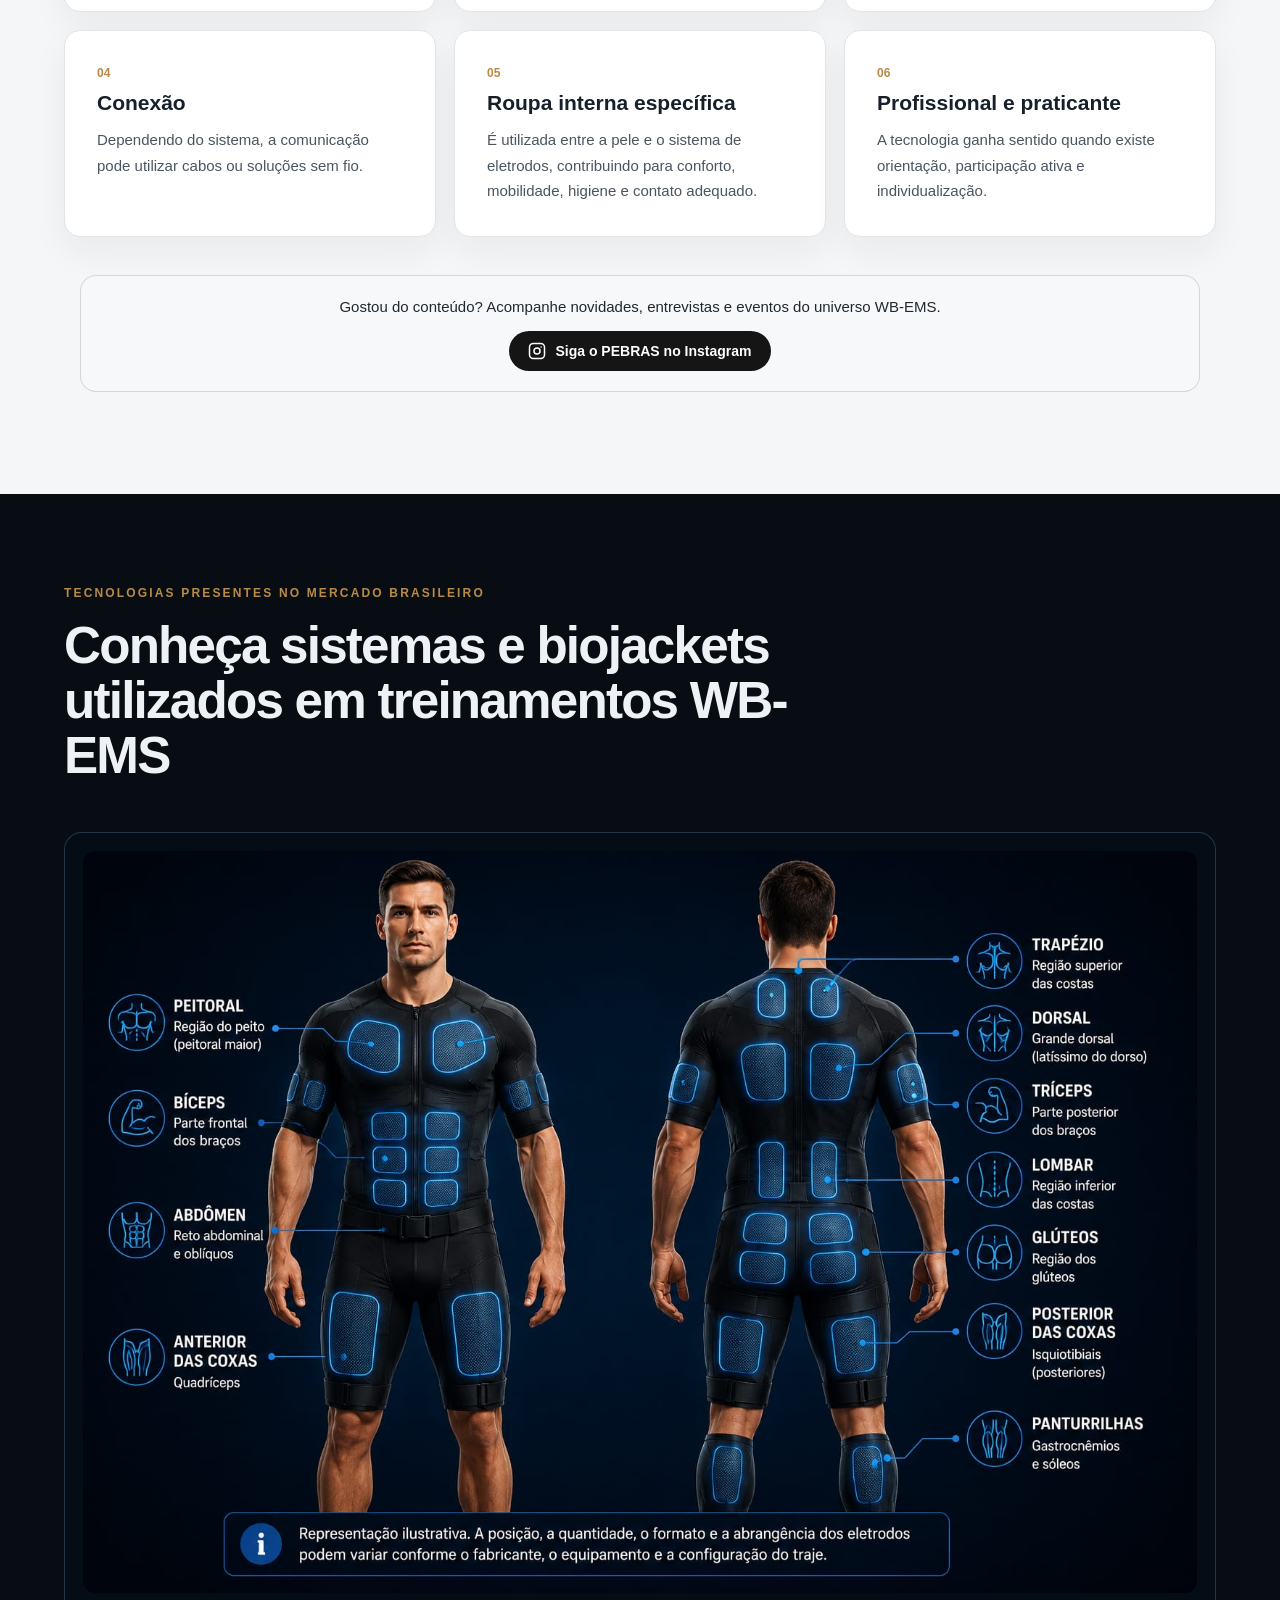
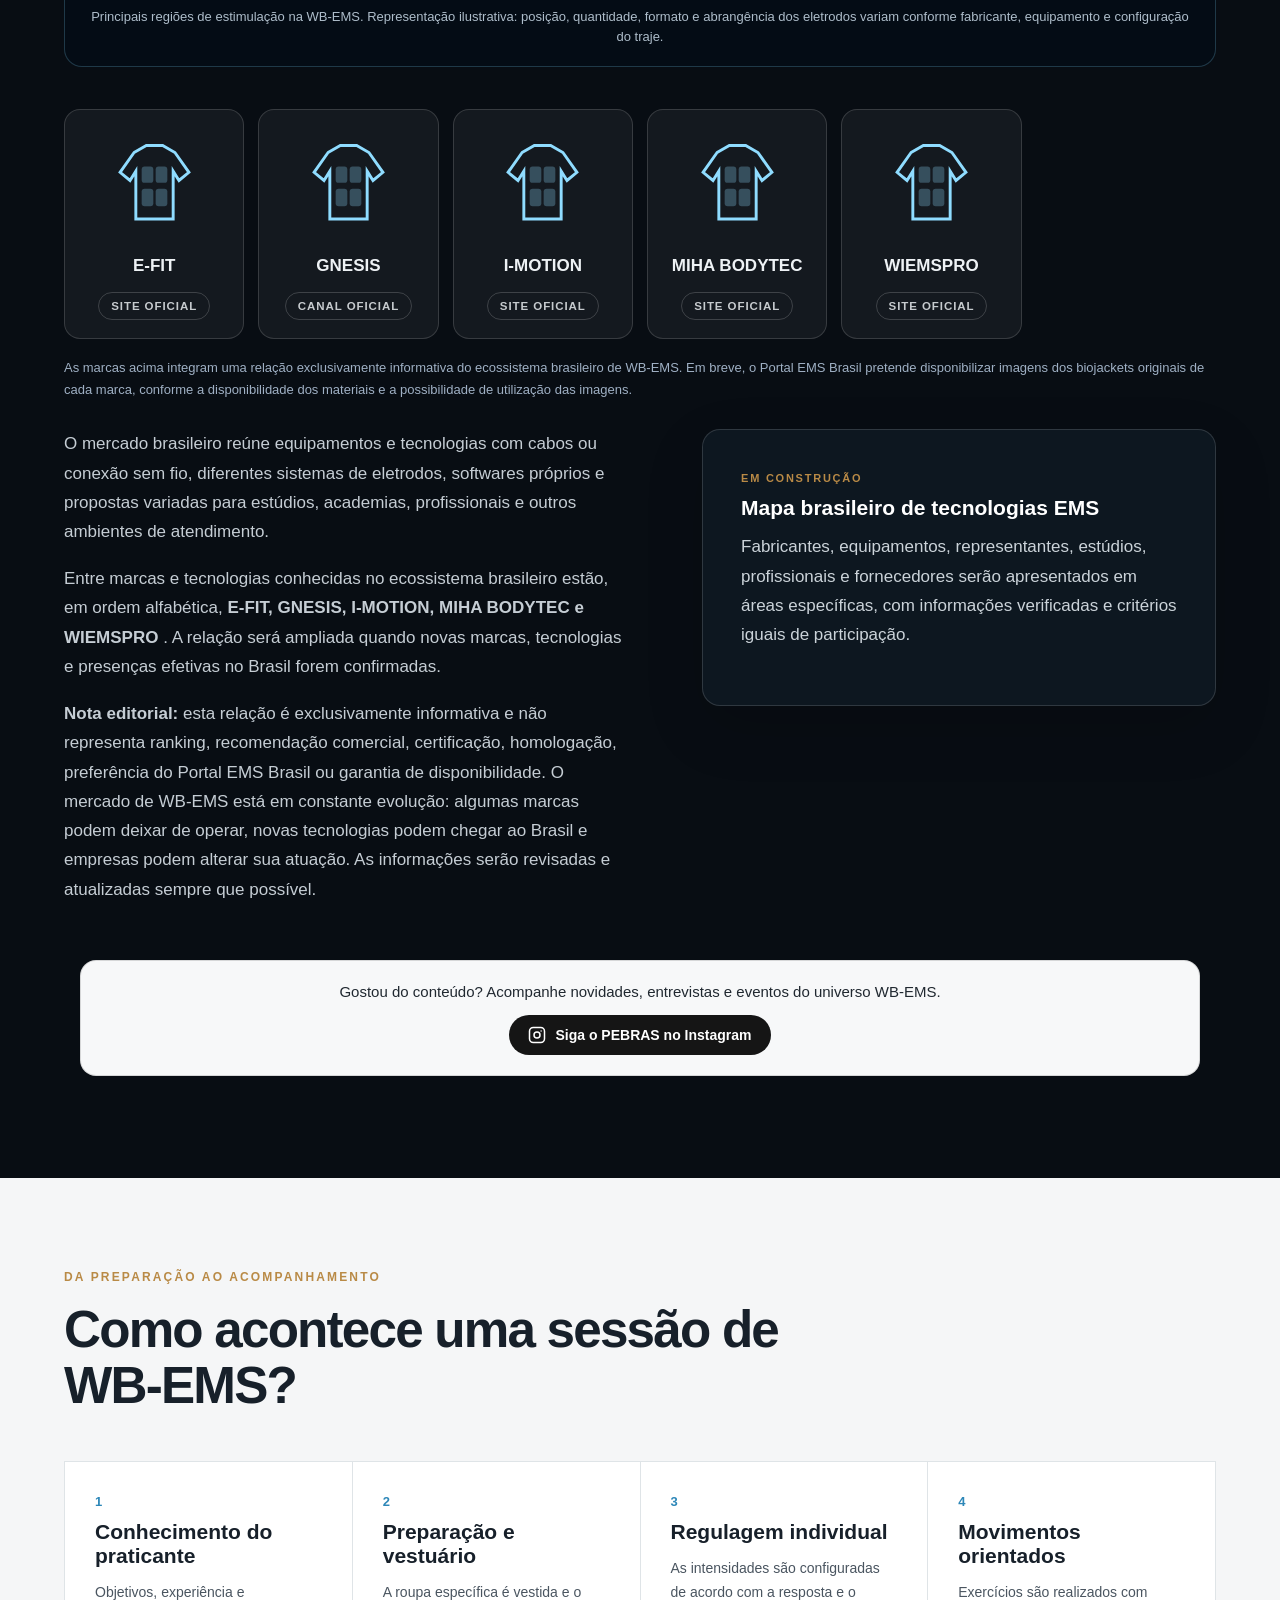
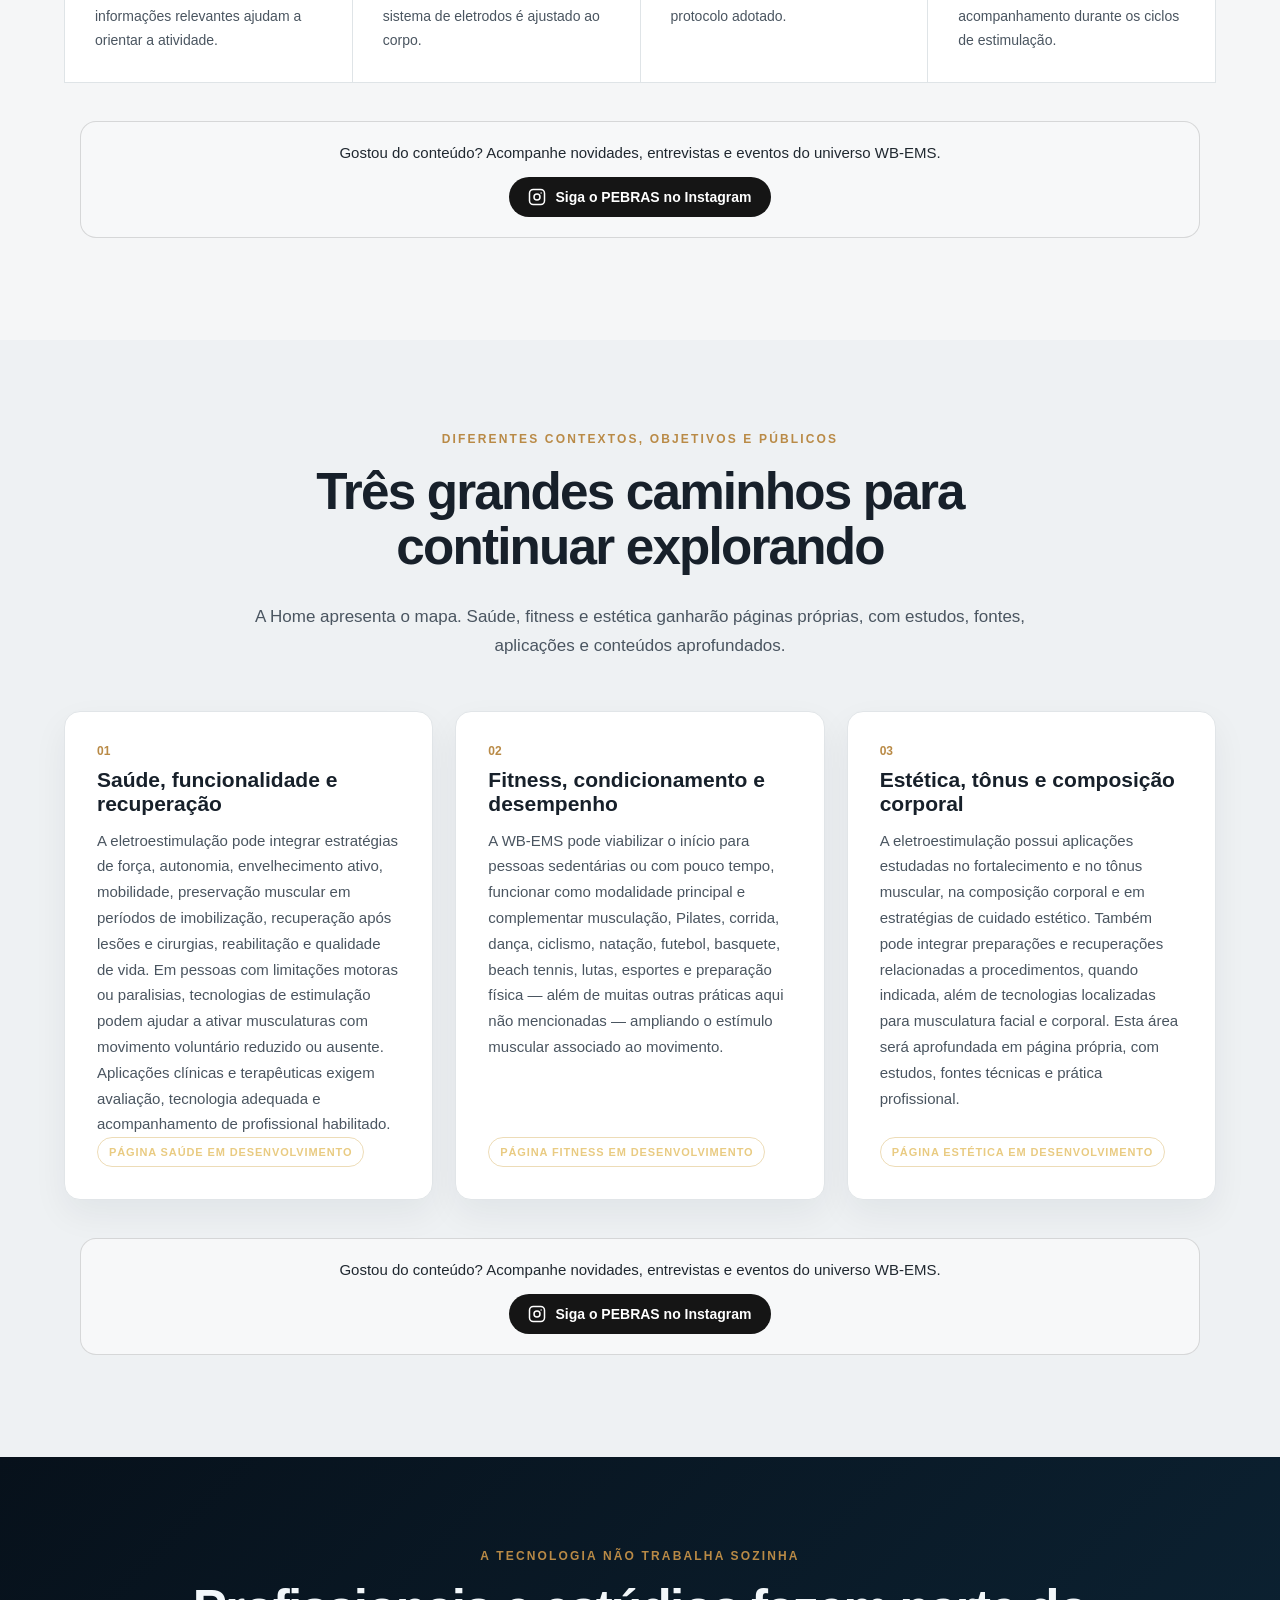
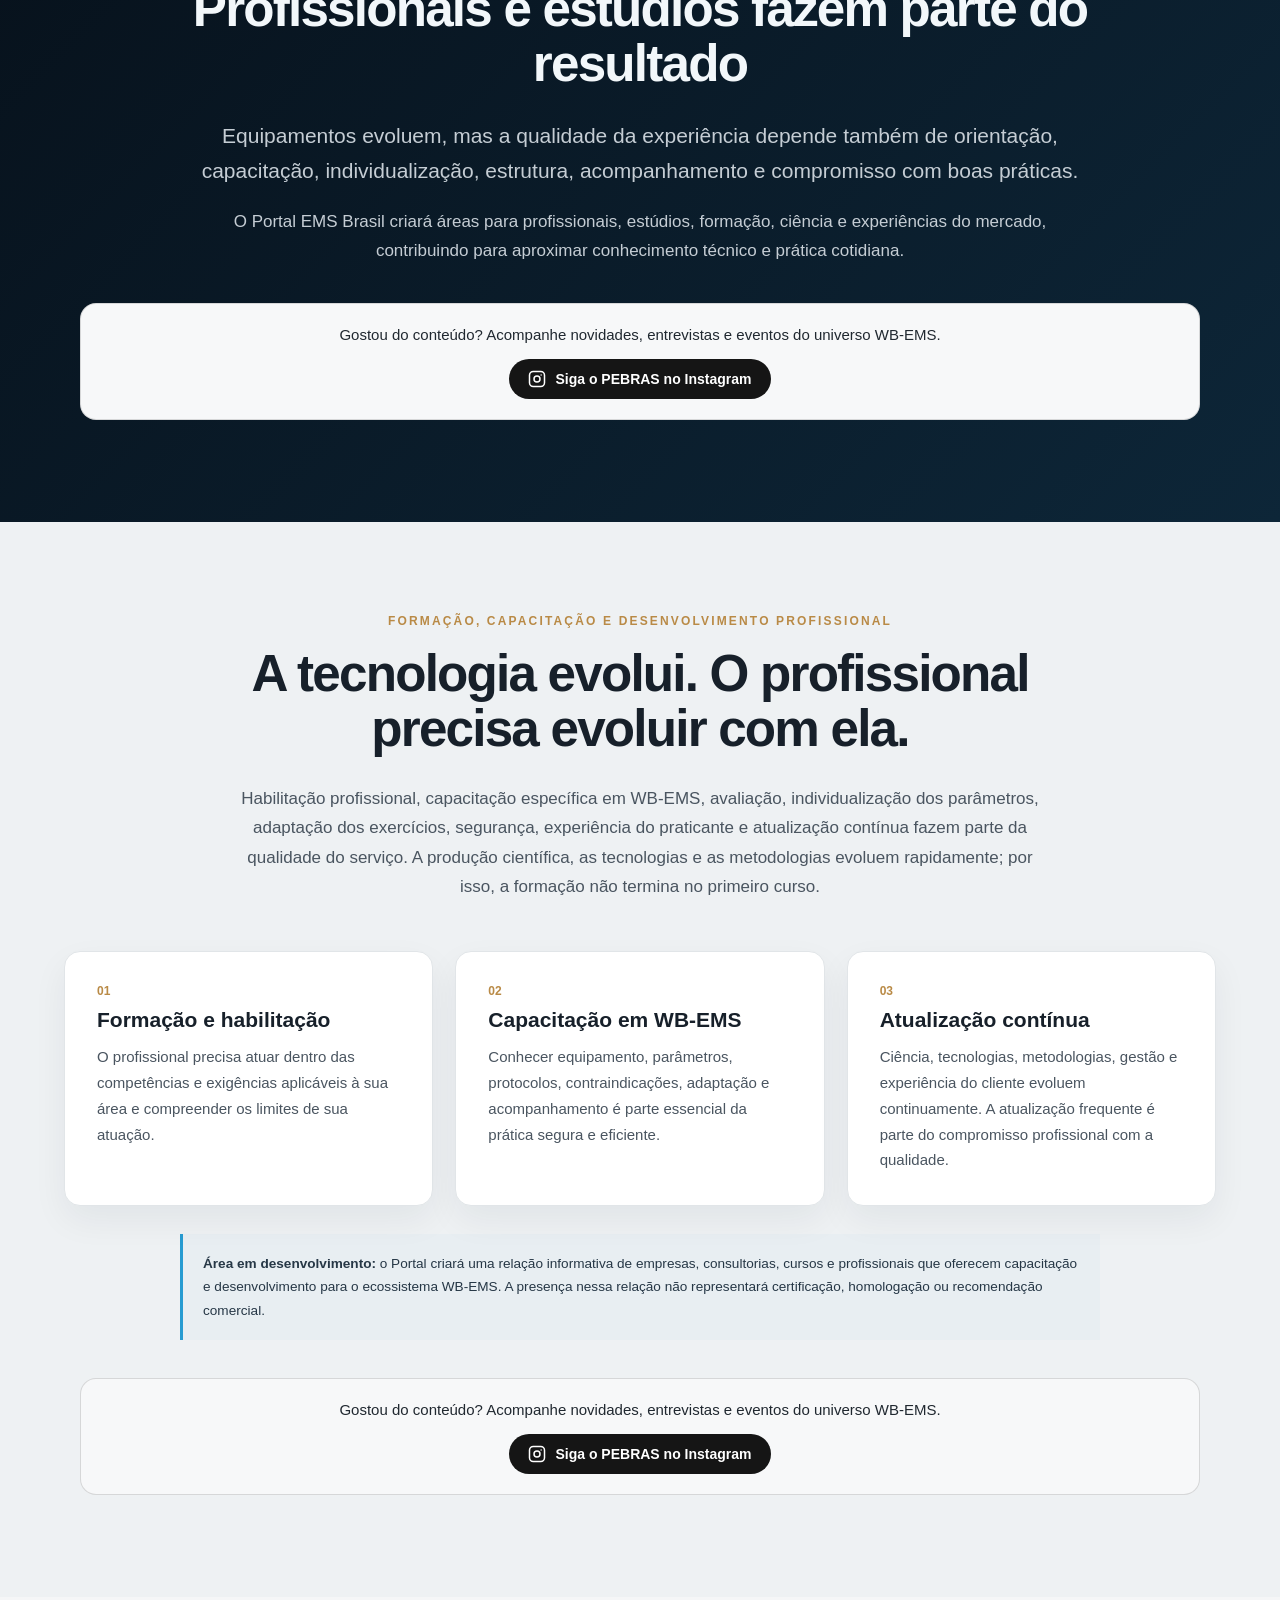
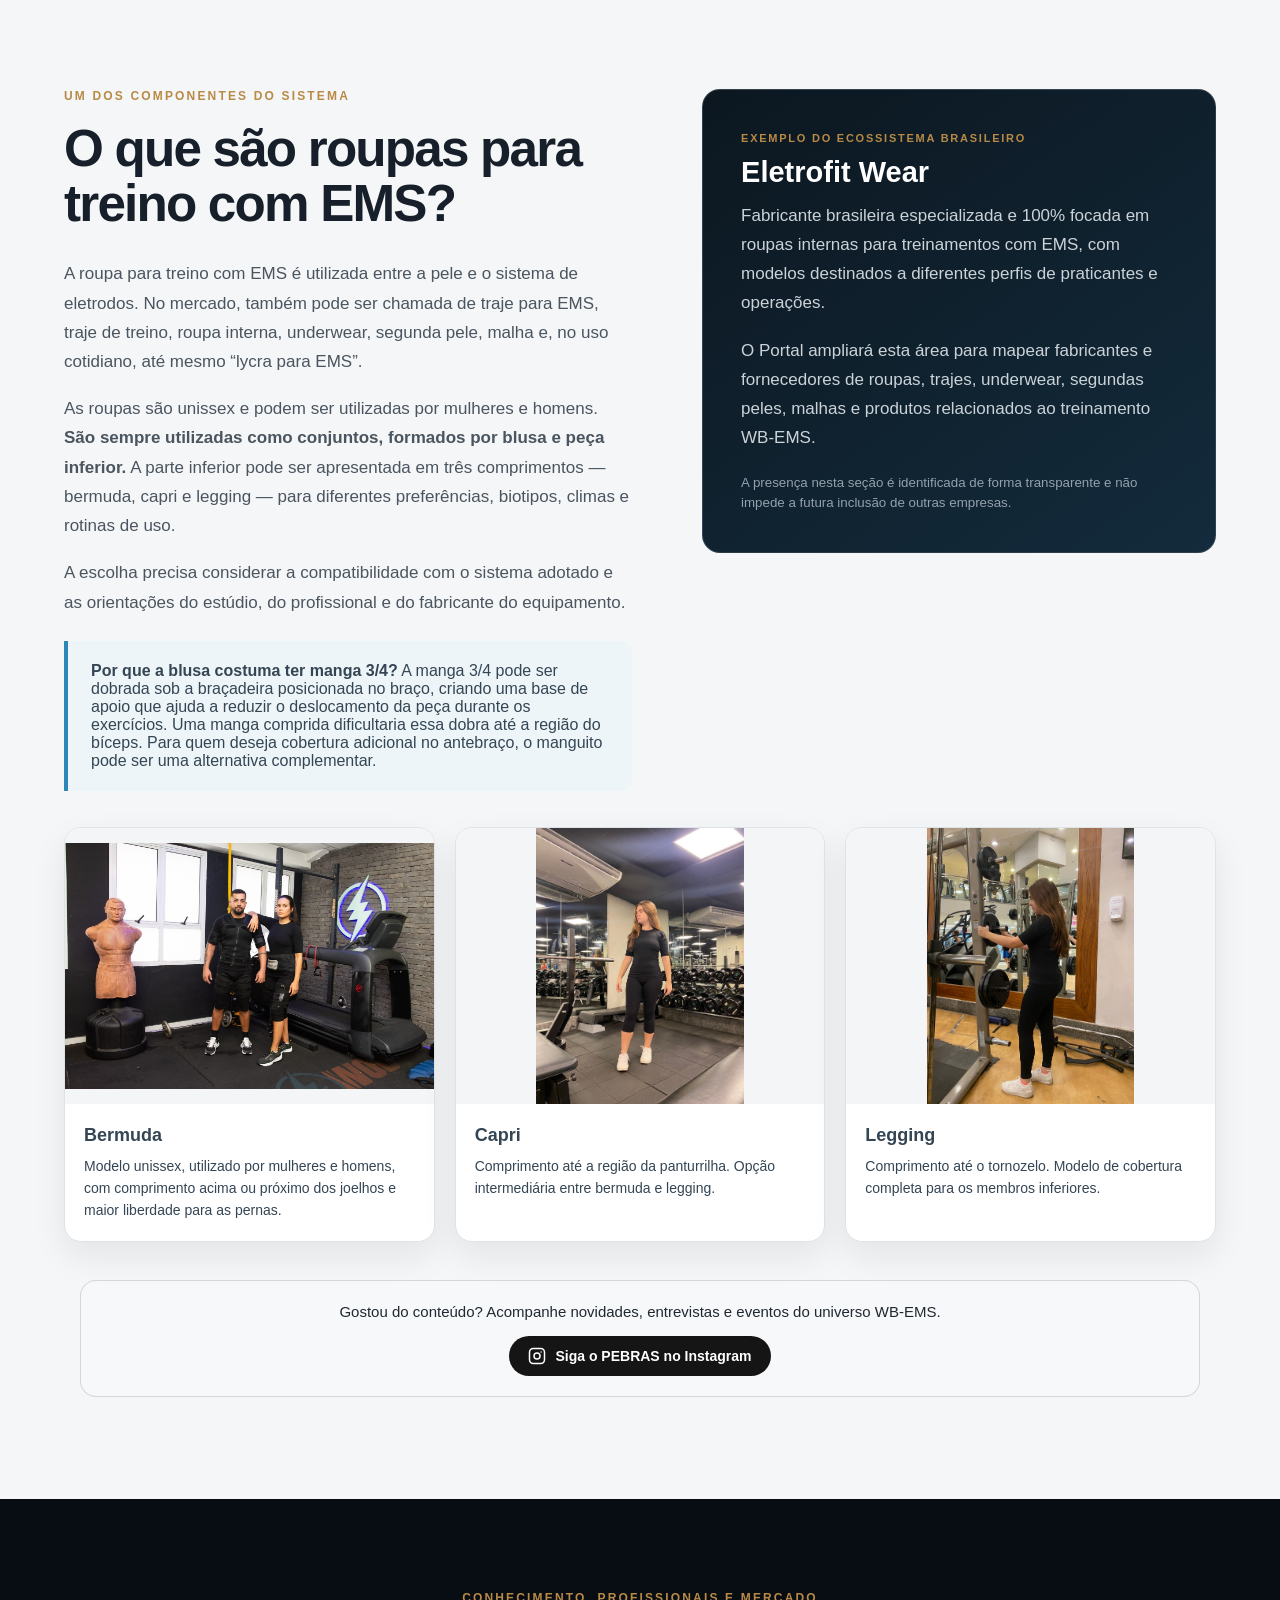
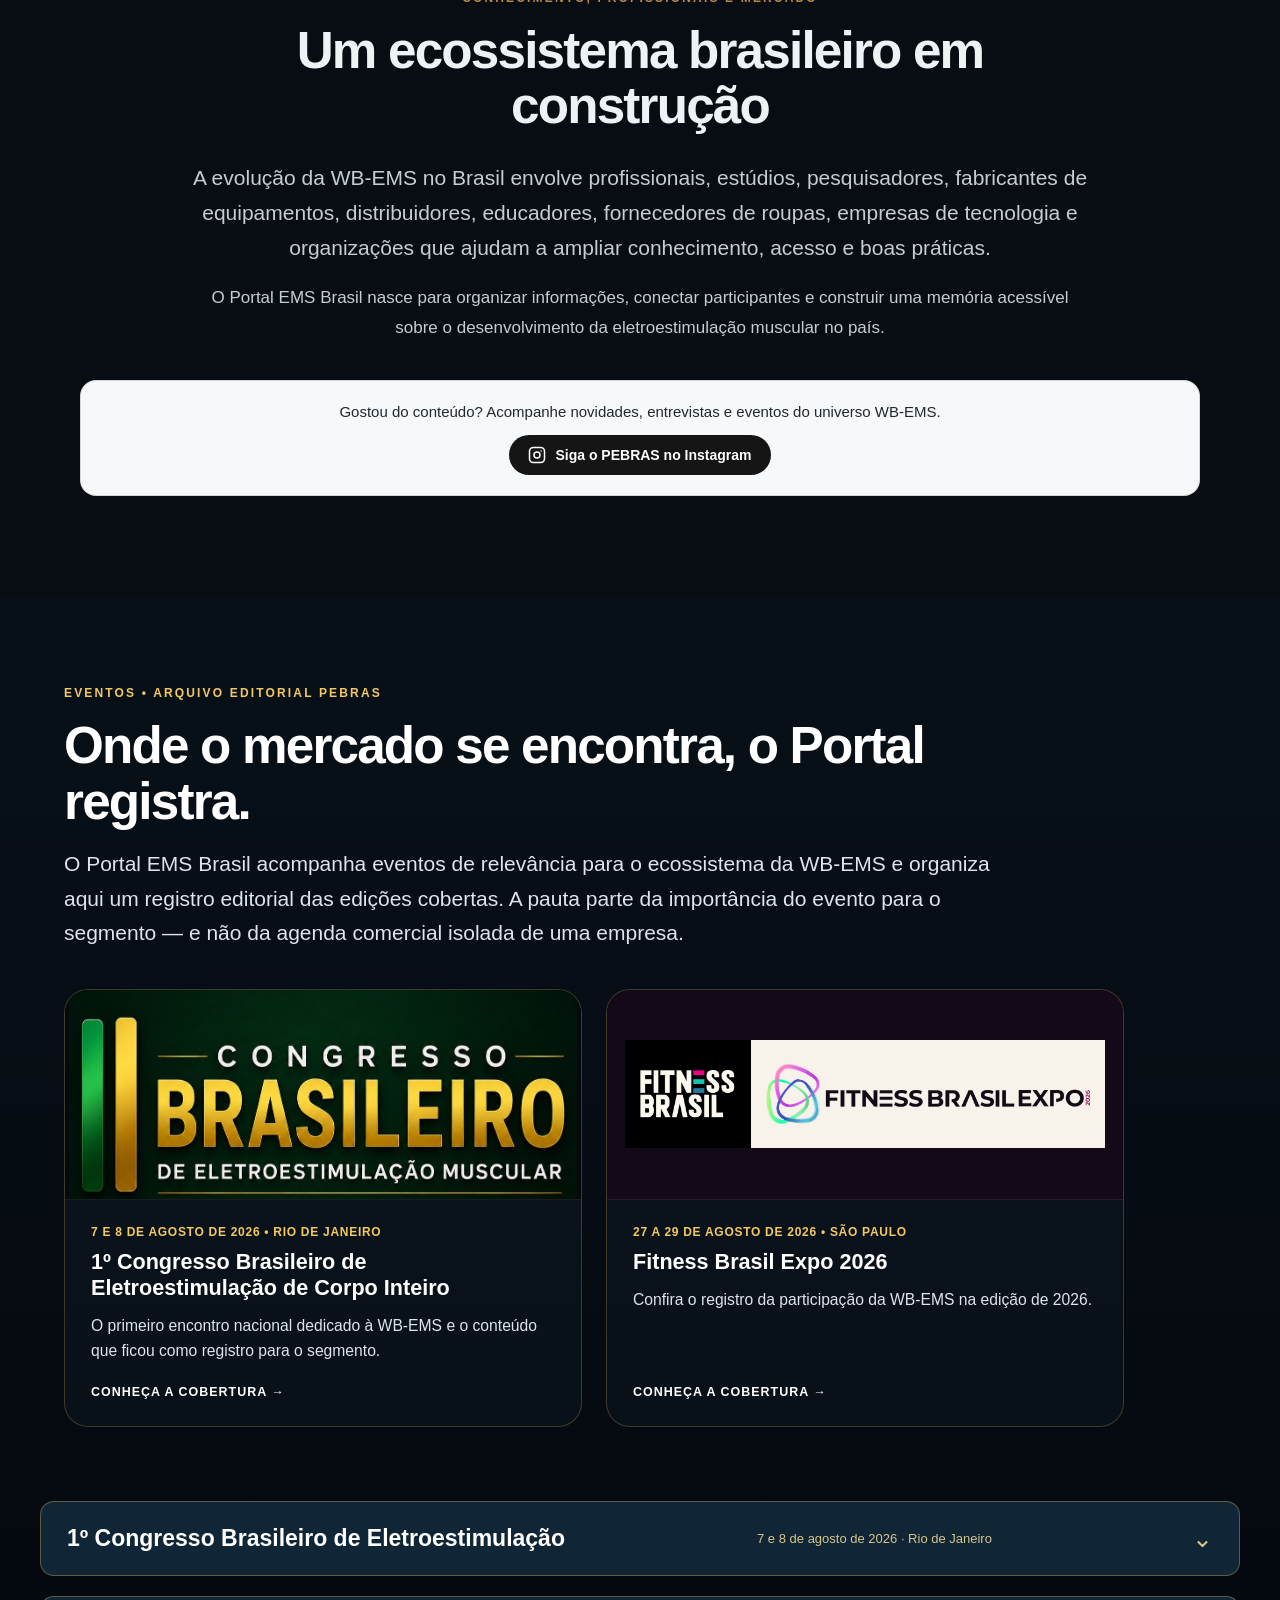
